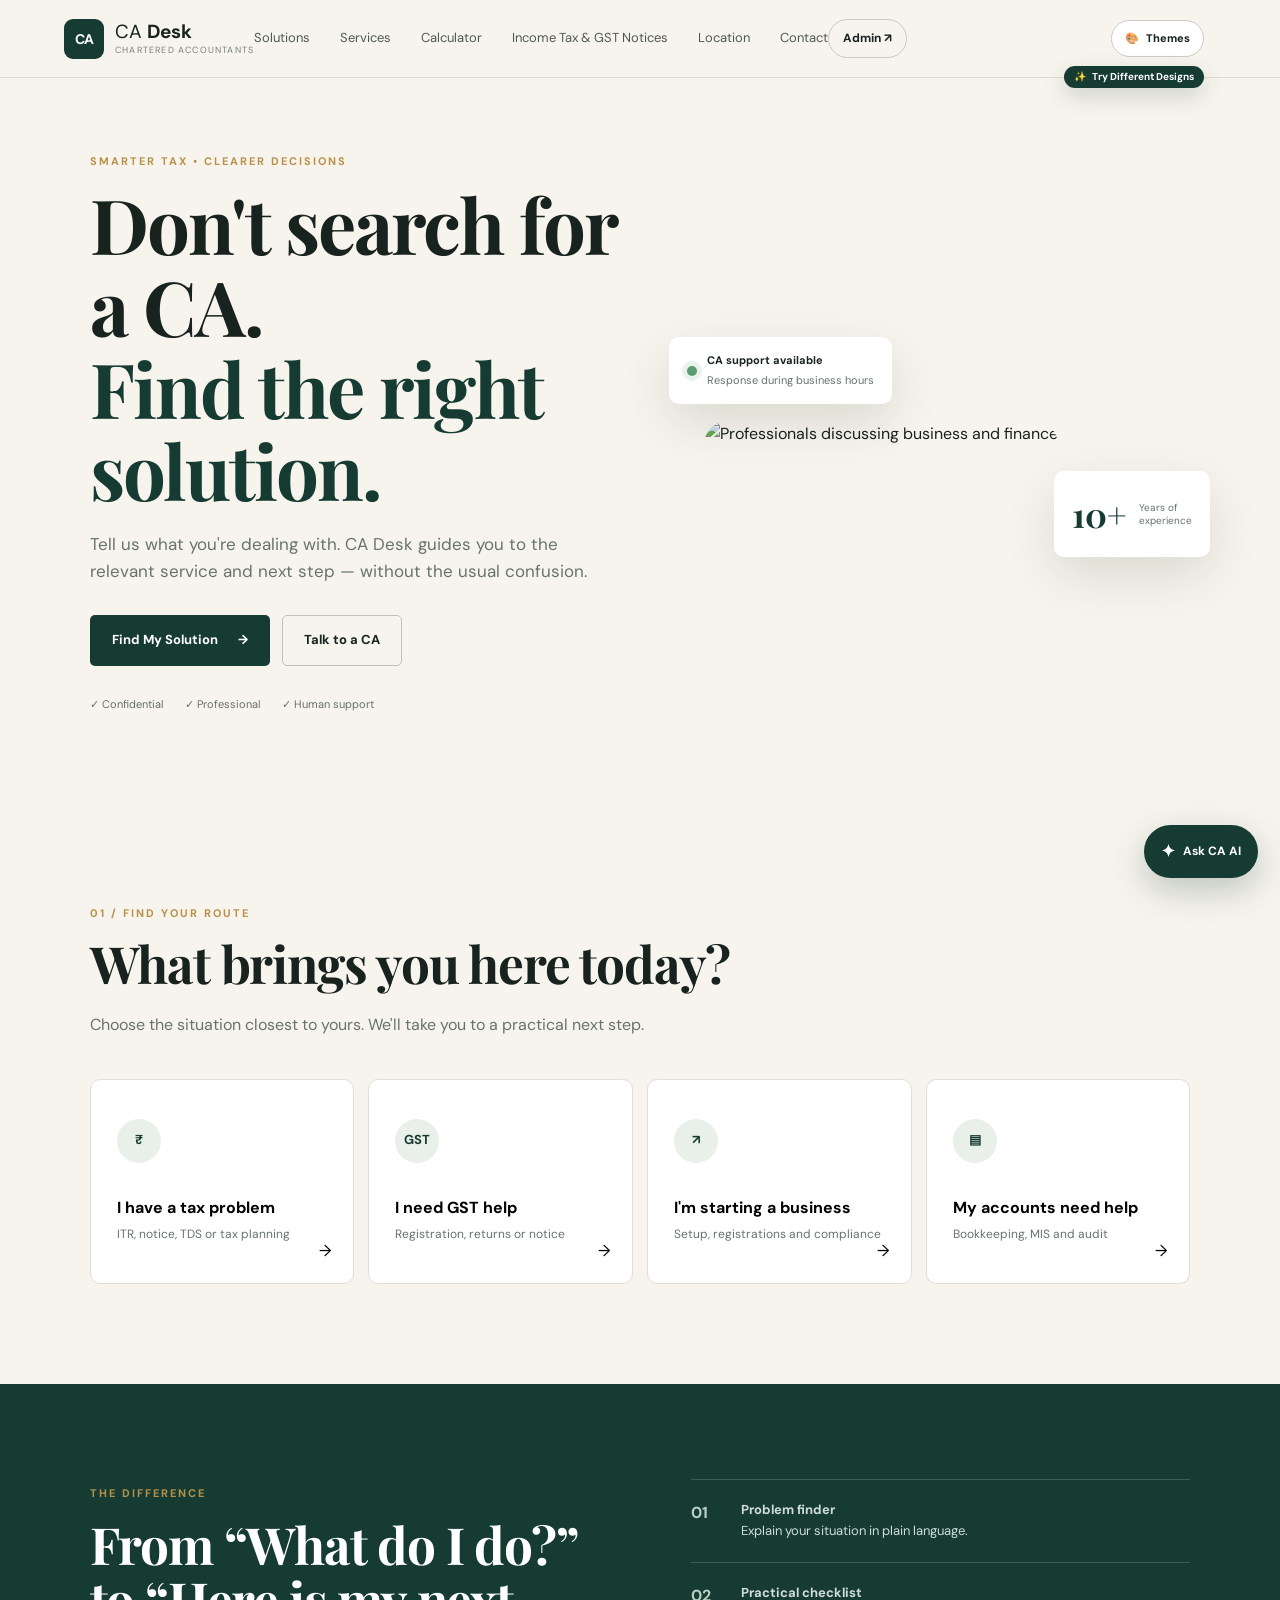
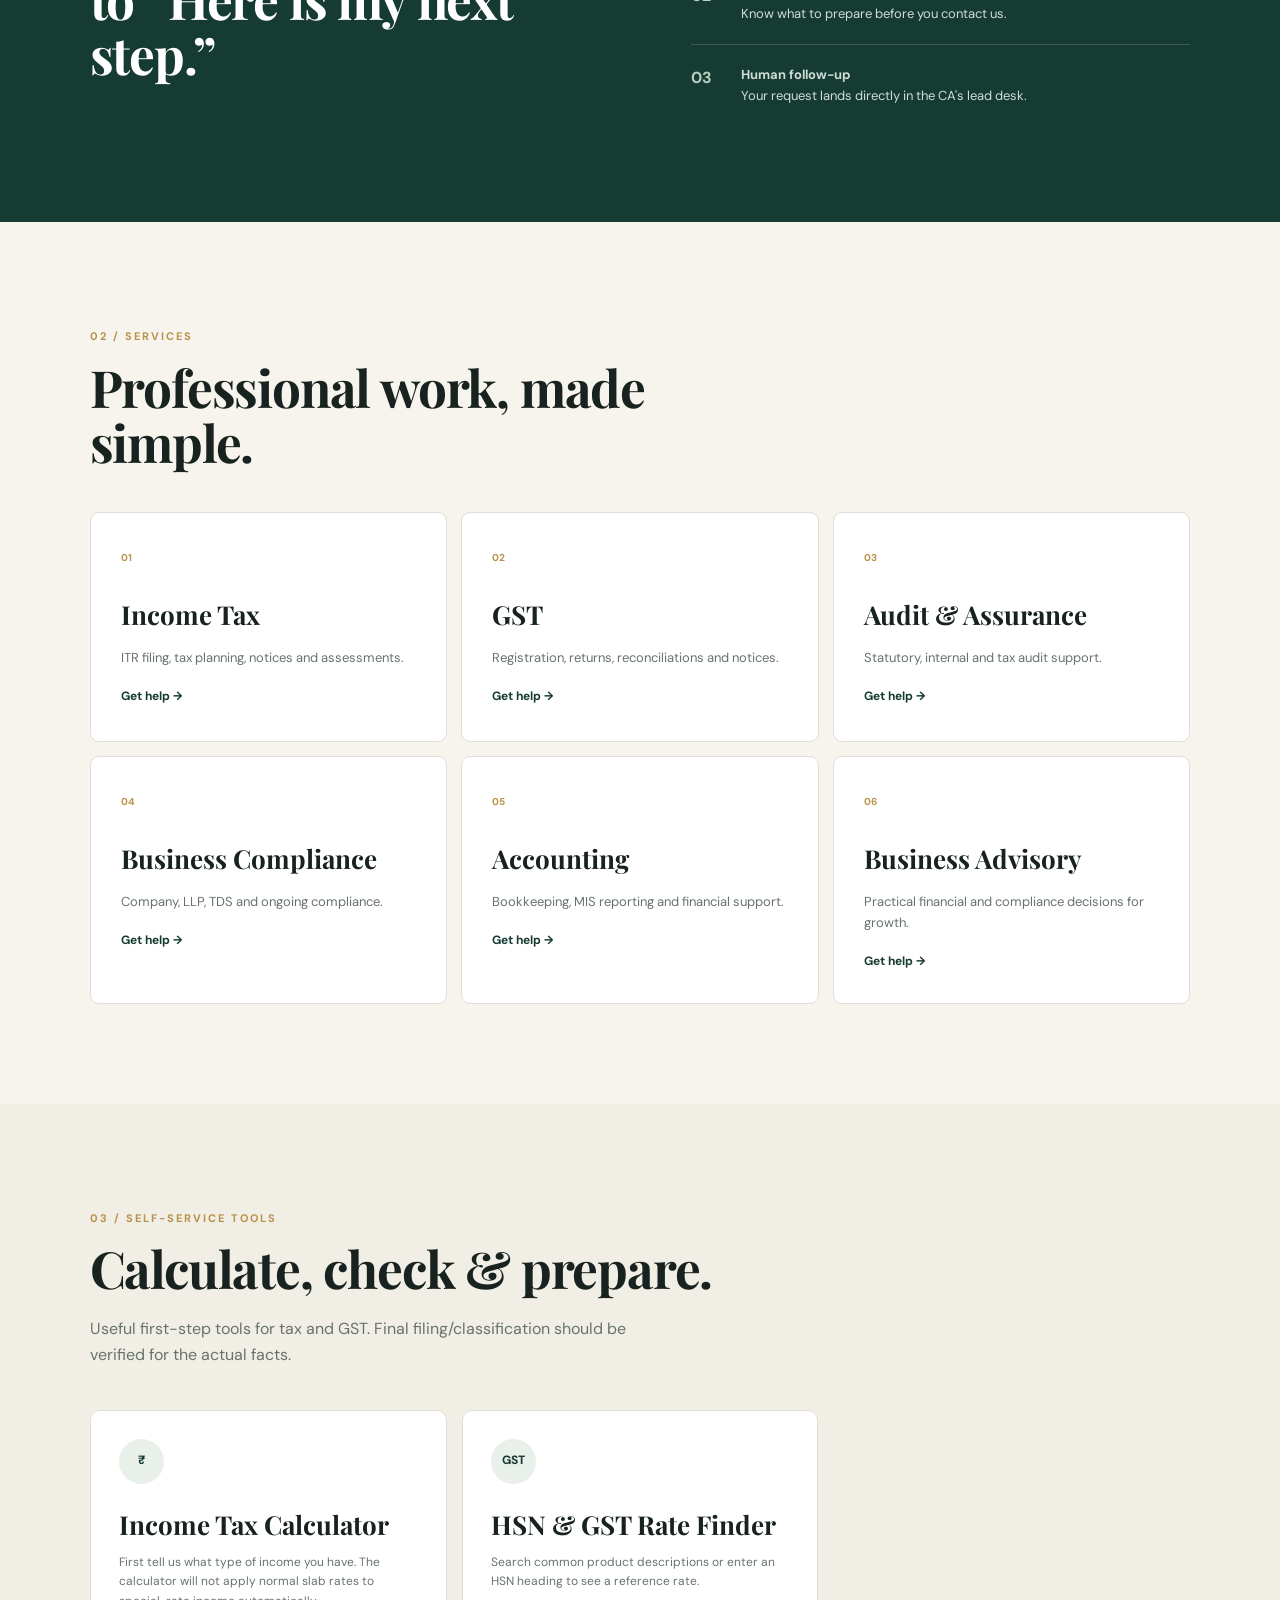
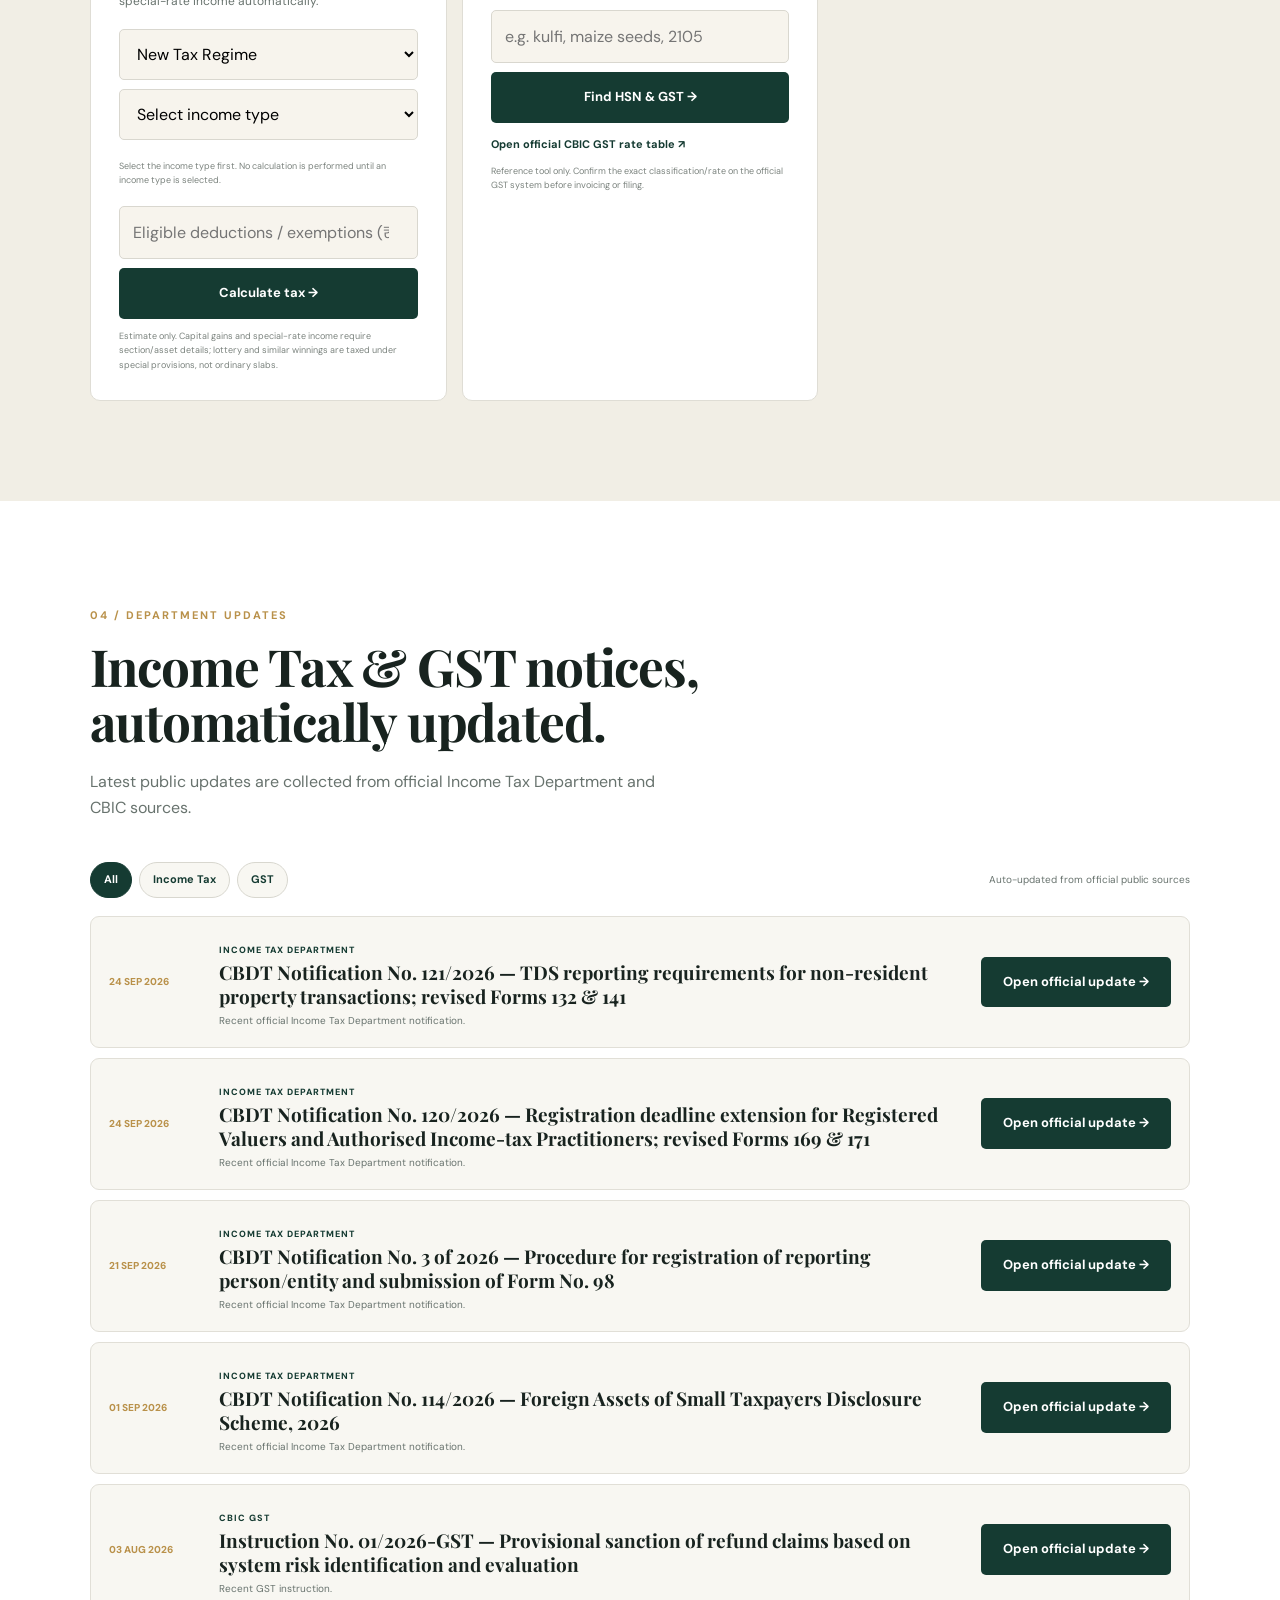
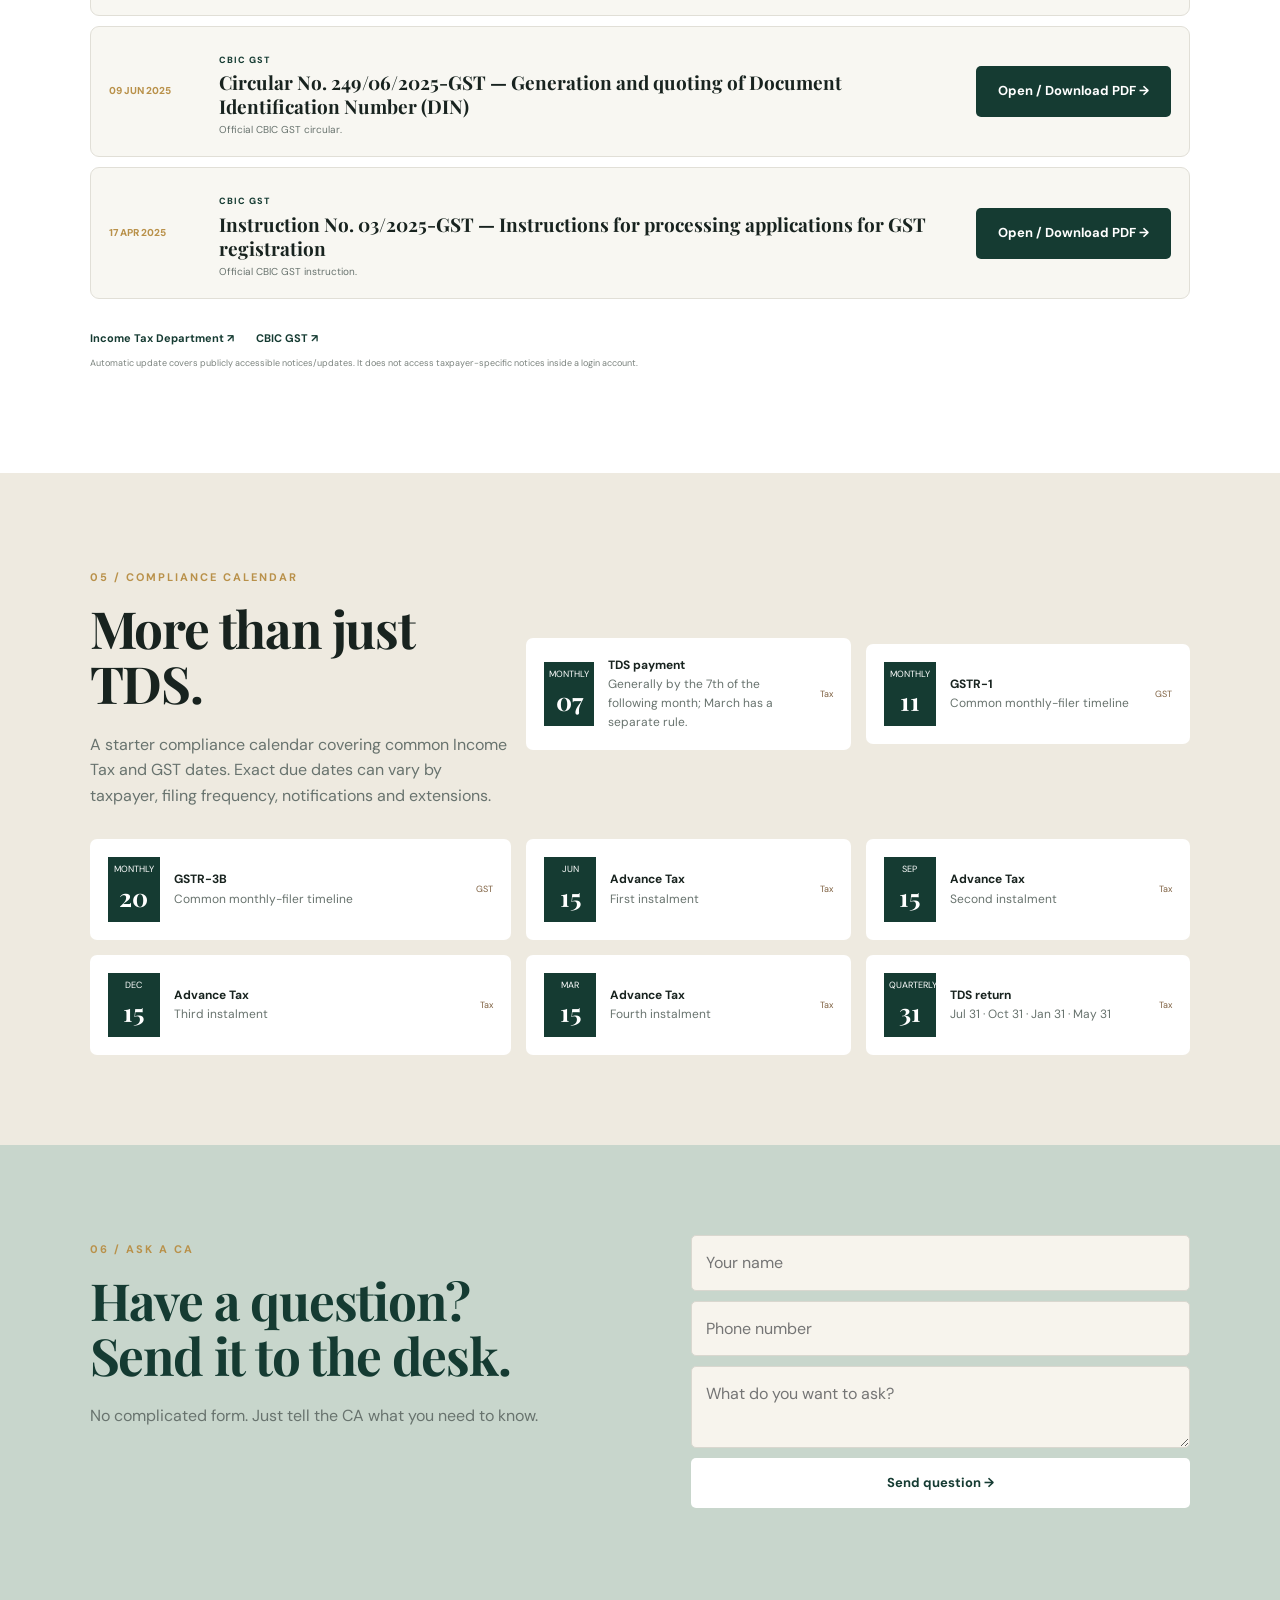
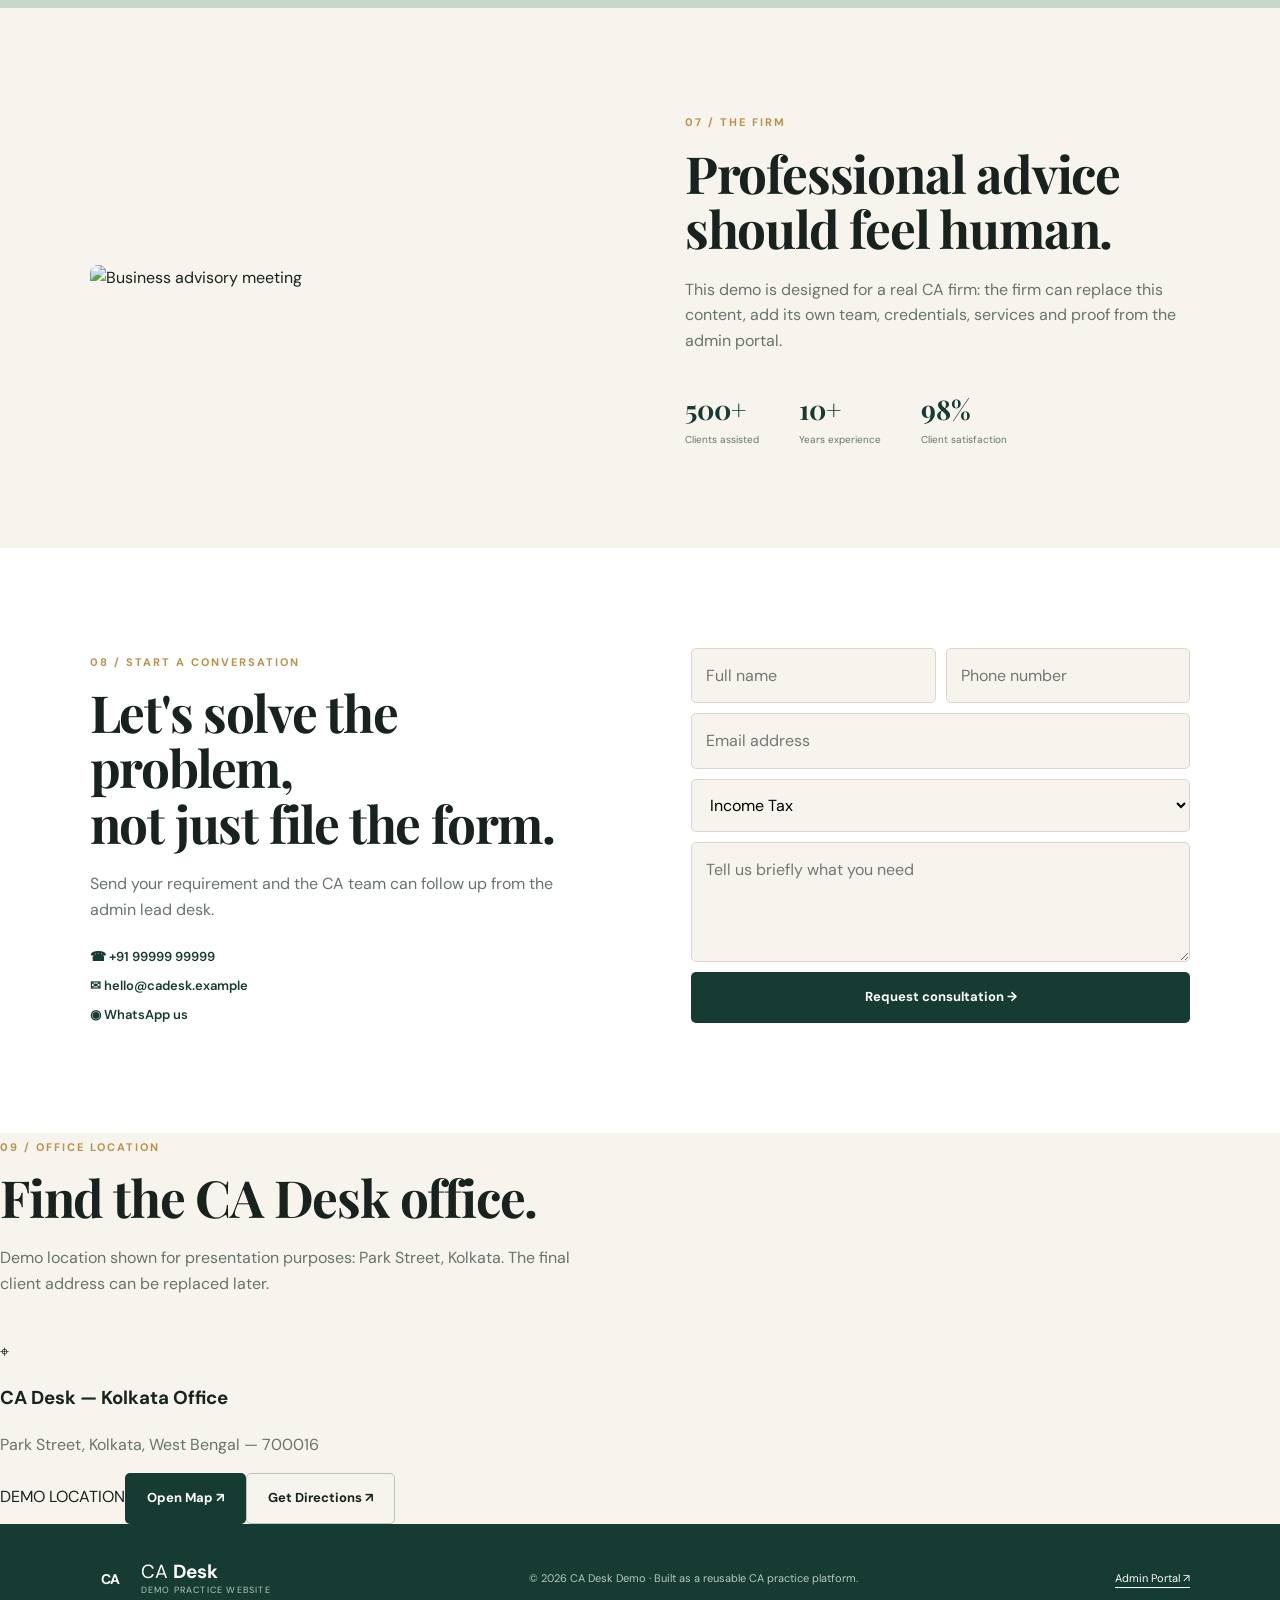
==== index.html @ 3ebd2002 "Restore navigation and add demo office map" ====
<!doctype html>
<html lang="en">
<head>
<meta charset="utf-8"><meta name="viewport" content="width=device-width,initial-scale=1">
<title>CA Desk — Smart Tax & Compliance</title>
<meta name="description" content="A modern CA practice experience: find the right tax solution, prepare documents and connect with a Chartered Accountant.">
<link rel="preconnect" href="https://fonts.googleapis.com"><link rel="preconnect" href="https://fonts.gstatic.com" crossorigin>
<link href="https://fonts.googleapis.com/css2?family=DM+Sans:wght@400;500;600;700&family=Playfair+Display:wght@600;700&display=swap" rel="stylesheet">
<link rel="stylesheet" href="style.css">
<link rel="stylesheet" href="https://unpkg.com/leaflet@1.9.4/dist/leaflet.css">
</head>
<body>
<header class="nav"><a class="brand" href="#"><span class="brandmark">CA</span><span>CA <b>Desk</b><small>Chartered Accountants</small></span></a><nav><a href="#solutions">Solutions</a><a href="#services">Services</a><a href="#tools">Calculator</a><a href="#notices">Income Tax & GST Notices</a><a href="#location">Location</a><a href="#contact">Contact</a></nav><a class="admin-link" href="admin.html">Admin ↗</a><div class="theme-switcher" id="theme-switcher">
  <div class="theme-hint" id="theme-hint"><span>✨</span> Try Different Designs</div>
  <button class="theme-trigger" id="theme-trigger" type="button" aria-expanded="false" aria-controls="theme-menu" title="Change website design">🎨 <span>Themes</span></button>
  <div class="theme-menu" id="theme-menu" aria-hidden="true">
    <div class="theme-menu-title">Choose your website style</div>
    <button class="theme-option active" data-theme-choice="editorial"><span class="theme-dot editorial-dot"></span><span><b>Editorial Luxe</b><small>Premium · Elegant · Serif-led</small></span></button>
    <button class="theme-option" data-theme-choice="modern"><span class="theme-dot modern-dot"></span><span><b>Modern Tech</b><small>Clean · Dynamic · Rounded</small></span></button>
    <button class="theme-option" data-theme-choice="corporate"><span class="theme-dot corporate-dot"></span><span><b>Corporate Blue</b><small>Professional · Structured · Trust</small></span></button>
    <button class="theme-option" data-theme-choice="mono"><span class="theme-dot mono-dot"></span><span><b>Minimal Mono</b><small>Minimal · Sharp · Black & white</small></span></button>
    <button class="theme-option" data-theme-choice="bold"><span class="theme-dot bold-dot"></span><span><b>Bold Finance</b><small>Strong · High contrast · Modern</small></span></button>
  </div>
</div><button class="menu" aria-label="Menu">☰</button></header>

<main>
<section class="hero">
<div class="hero-copy"><div class="eyebrow">SMARTER TAX • CLEARER DECISIONS</div><h1>Don't search for a CA.<br><em>Find the right solution.</em></h1><p>Tell us what you're dealing with. CA Desk guides you to the relevant service and next step — without the usual confusion.</p>
<div class="hero-actions"><a class="btn primary" href="#solutions">Find My Solution <span>→</span></a><a class="btn ghost" href="#contact">Talk to a CA</a></div>
<div class="trust"><span>✓ Confidential</span><span>✓ Professional</span><span>✓ Human support</span></div></div>
<div class="hero-visual"><img src="https://images.unsplash.com/photo-1556761175-b413da4baf72?auto=format&fit=crop&w=1200&q=85" alt="Professionals discussing business and finance"><div class="float-card"><span class="pulse"></span><div><b>CA support available</b><small>Response during business hours</small></div></div><div class="stat-card"><strong>10+</strong><span>Years of<br>experience</span></div></div>
</section>

<section class="problem" id="solutions"><div class="section-head"><span class="eyebrow">01 / FIND YOUR ROUTE</span><h2>What brings you here today?</h2><p>Choose the situation closest to yours. We'll take you to a practical next step.</p></div>
<div class="choice-grid">
<button class="choice" data-route="tax"><span>₹</span><b>I have a tax problem</b><small>ITR, notice, TDS or tax planning</small><i>→</i></button>
<button class="choice" data-route="gst"><span>GST</span><b>I need GST help</b><small>Registration, returns or notice</small><i>→</i></button>
<button class="choice" data-route="business"><span>↗</span><b>I'm starting a business</b><small>Setup, registrations and compliance</small><i>→</i></button>
<button class="choice" data-route="accounts"><span>▤</span><b>My accounts need help</b><small>Bookkeeping, MIS and audit</small><i>→</i></button>
</div>
<div id="route-result" class="route-result hidden"></div></section>

<section class="feature-band"><div><span class="eyebrow">THE DIFFERENCE</span><h2>From “What do I do?”<br>to “Here is my next step.”</h2></div><div class="feature-list"><div><b>01</b><span><strong>Problem finder</strong>Explain your situation in plain language.</span></div><div><b>02</b><span><strong>Practical checklist</strong>Know what to prepare before you contact us.</span></div><div><b>03</b><span><strong>Human follow-up</strong>Your request lands directly in the CA's lead desk.</span></div></div></section>

<section id="services" class="services"><div class="section-head"><span class="eyebrow">02 / SERVICES</span><h2>Professional work, made simple.</h2></div><div class="service-grid">
<article><span>01</span><h3>Income Tax</h3><p>ITR filing, tax planning, notices and assessments.</p><a href="#contact">Get help →</a></article>
<article><span>02</span><h3>GST</h3><p>Registration, returns, reconciliations and notices.</p><a href="#contact">Get help →</a></article>
<article><span>03</span><h3>Audit & Assurance</h3><p>Statutory, internal and tax audit support.</p><a href="#contact">Get help →</a></article>
<article><span>04</span><h3>Business Compliance</h3><p>Company, LLP, TDS and ongoing compliance.</p><a href="#contact">Get help →</a></article>
<article><span>05</span><h3>Accounting</h3><p>Bookkeeping, MIS reporting and financial support.</p><a href="#contact">Get help →</a></article>
<article><span>06</span><h3>Business Advisory</h3><p>Practical financial and compliance decisions for growth.</p><a href="#contact">Get help →</a></article>
</div></section>

<section id="tools" class="tools-section"><div class="section-head"><span class="eyebrow">03 / SELF-SERVICE TOOLS</span><h2>Calculate, check & prepare.</h2><p>Useful first-step tools for tax and GST. Final filing/classification should be verified for the actual facts.</p></div><div class="tools-grid">
<div class="tool-card"><div class="tool-icon">₹</div><h3>Income Tax Calculator</h3><p>First tell us what type of income you have. The calculator will not apply normal slab rates to special-rate income automatically.</p><div class="tool-fields"><select id="tax-regime"><option value="new">New Tax Regime</option><option value="old">Old Tax Regime</option></select><select id="tax-income-type"><option value="">Select income type</option><option value="salary">Salary / Pension</option><option value="non-salary">Interest / Rent / Other non-salary income</option><option value="business">Business / Profession</option><option value="capital">Capital Gains</option><option value="special">Special-rate income</option><option value="lottery">Lottery / Betting / Gambling winnings</option></select><div id="tax-income-fields"></div><div id="tax-capital-fields"></div><input id="tax-deduction" type="number" min="0" placeholder="Eligible deductions / exemptions (₹)"><button class="btn primary" id="tax-calc">Calculate tax →</button></div><div id="tax-result" class="tool-result"></div><small class="tool-note">Estimate only. Capital gains and special-rate income require section/asset details; lottery and similar winnings are taxed under special provisions, not ordinary slabs.</small></div>
<div class="tool-card"><div class="tool-icon">GST</div><h3>HSN & GST Rate Finder</h3><p>Search common product descriptions or enter an HSN heading to see a reference rate.</p><div class="tool-fields"><input id="hsn-query" placeholder="e.g. kulfi, maize seeds, 2105"><button class="btn primary" id="hsn-search">Find HSN & GST →</button></div><div id="hsn-result" class="tool-result"></div><a class="official-link" href="https://cbic-gst.gov.in/gst-goods-services-rates.html" target="_blank" rel="noopener">Open official CBIC GST rate table ↗</a><small class="tool-note">Reference tool only. Confirm the exact classification/rate on the official GST system before invoicing or filing.</small></div>
</div></section>

<section class="notices" id="notices">
<div class="section-head"><span class="eyebrow">04 / DEPARTMENT UPDATES</span><h2>Income Tax & GST notices, automatically updated.</h2><p>Latest public updates are collected from official Income Tax Department and CBIC sources.</p></div>
<div class="notice-toolbar"><div class="notice-tabs"><button class="notice-tab active" data-notice-filter="all">All</button><button class="notice-tab" data-notice-filter="income-tax">Income Tax</button><button class="notice-tab" data-notice-filter="gst">GST</button></div><span id="notice-status">Checking official sources…</span></div>
<div id="notice-list" class="notice-list"><div class="notice-loading">Loading latest department updates…</div></div>
<div class="notice-footer"><a class="official-link" href="https://www.incometax.gov.in/iec/foportal/latest-news" target="_blank" rel="noopener">Income Tax Department ↗</a><a class="official-link" href="https://cbic-gst.gov.in/" target="_blank" rel="noopener">CBIC GST ↗</a></div>
<small class="tool-note">Automatic update covers publicly accessible notices/updates. It does not access taxpayer-specific notices inside a login account.</small>
</section>

<section class="calendar"><div><span class="eyebrow">05 / COMPLIANCE CALENDAR</span><h2>More than just TDS.</h2><p>A starter compliance calendar covering common Income Tax and GST dates. Exact due dates can vary by taxpayer, filing frequency, notifications and extensions.</p></div><div class="deadline"><div><span>MONTHLY</span><strong>07</strong></div><section><b>TDS payment</b><small>Generally by the 7th of the following month; March has a separate rule.</small></section><em>Tax</em></div><div class="deadline"><div><span>MONTHLY</span><strong>11</strong></div><section><b>GSTR-1</b><small>Common monthly-filer timeline</small></section><em>GST</em></div><div class="deadline"><div><span>MONTHLY</span><strong>20</strong></div><section><b>GSTR-3B</b><small>Common monthly-filer timeline</small></section><em>GST</em></div><div class="deadline"><div><span>JUN</span><strong>15</strong></div><section><b>Advance Tax</b><small>First instalment</small></section><em>Tax</em></div><div class="deadline"><div><span>SEP</span><strong>15</strong></div><section><b>Advance Tax</b><small>Second instalment</small></section><em>Tax</em></div><div class="deadline"><div><span>DEC</span><strong>15</strong></div><section><b>Advance Tax</b><small>Third instalment</small></section><em>Tax</em></div><div class="deadline"><div><span>MAR</span><strong>15</strong></div><section><b>Advance Tax</b><small>Fourth instalment</small></section><em>Tax</em></div><div class="deadline"><div><span>QUARTERLY</span><strong>31</strong></div><section><b>TDS return</b><small>Jul 31 · Oct 31 · Jan 31 · May 31</small></section><em>Tax</em></div></section>

<section class="ask" id="ask-ca"><div><span class="eyebrow">06 / ASK A CA</span><h2>Have a question?<br>Send it to the desk.</h2><p>No complicated form. Just tell the CA what you need to know.</p></div><form id="question-form"><input name="name" placeholder="Your name" required><input name="phone" placeholder="Phone number" required><textarea name="question" placeholder="What do you want to ask?" required></textarea><button class="btn light" type="submit">Send question →</button><small id="question-msg"></small></form></section>

<section class="about"><div class="about-photo"><img src="https://images.unsplash.com/photo-1551836022-d5d88e9218df?auto=format&fit=crop&w=1000&q=85" alt="Business advisory meeting"></div><div><span class="eyebrow">07 / THE FIRM</span><h2>Professional advice should feel human.</h2><p>This demo is designed for a real CA firm: the firm can replace this content, add its own team, credentials, services and proof from the admin portal.</p><div class="proof"><b>500+<small>Clients assisted</small></b><b>10+<small>Years experience</small></b><b>98%<small>Client satisfaction</small></b></div></div></section>

<section id="contact" class="contact"><div><span class="eyebrow">08 / START A CONVERSATION</span><h2>Let's solve the problem,<br>not just file the form.</h2><p>Send your requirement and the CA team can follow up from the admin lead desk.</p><div class="contact-links"><a href="tel:+919999999999">☎ +91 99999 99999</a><a href="mailto:hello@cadesk.example">✉ hello@cadesk.example</a><a href="https://wa.me/919999999999">◉ WhatsApp us</a></div></div>
<form id="lead-form"><div class="two"><input name="name" placeholder="Full name" required><input name="phone" placeholder="Phone number" required></div><input name="email" type="email" placeholder="Email address"><select name="service"><option>Income Tax</option><option>GST</option><option>Audit & Assurance</option><option>Business Compliance</option><option>Accounting</option><option>Other</option></select><textarea name="message" placeholder="Tell us briefly what you need" required></textarea><button class="btn primary" type="submit">Request consultation →</button><small id="lead-msg"></small></form></section>
</main>
<section class="location-section" id="location"><div class="section-head"><span class="eyebrow">09 / OFFICE LOCATION</span><h2>Find the CA Desk office.</h2><p>Demo location shown for presentation purposes: Park Street, Kolkata. The final client address can be replaced later.</p></div><div class="location-grid"><div class="location-info"><div class="location-pin">⌖</div><h3>CA Desk — Kolkata Office</h3><p>Park Street, Kolkata, West Bengal — 700016</p><span class="demo-badge">DEMO LOCATION</span><a class="btn primary" href="https://www.openstreetmap.org/?mlat=22.5535&mlon=88.3520#map=17/22.5535/88.3520" target="_blank" rel="noopener">Open Map ↗</a><a class="btn ghost" href="https://www.google.com/maps/search/?api=1&query=Park+Street+Kolkata" target="_blank" rel="noopener">Get Directions ↗</a></div><div id="office-map" aria-label="Demo office location map"></div></div></section>

<footer><div class="brand"><span class="brandmark">CA</span><span>CA <b>Desk</b><small>Demo practice website</small></span></div><p>© 2026 CA Desk Demo · Built as a reusable CA practice platform.</p><a href="admin.html">Admin Portal ↗</a></footer>
<div class="ai-widget" id="ai-widget"><button class="ai-fab" id="ai-fab" aria-label="Open CA Desk AI assistant"><span class="ai-spark">✦</span><span>Ask CA AI</span></button><div class="ai-panel" id="ai-panel" aria-hidden="true"><div class="ai-head"><div><b>CA Desk AI</b><small>Tax & compliance assistant</small></div><button id="ai-close" aria-label="Close">×</button></div><div class="ai-messages" id="ai-messages"><div class="ai-msg bot">Hi! I can help you understand which CA service you may need. What are you dealing with?</div><div class="ai-suggestions"><button data-ai="GST registration">GST registration</button><button data-ai="Income tax return">Income tax return</button><button data-ai="Tax notice">Tax notice</button><button data-ai="Business setup">Business setup</button></div></div><form class="ai-input" id="ai-form"><input id="ai-text" autocomplete="off" placeholder="Ask a tax question..." required><button type="submit">↑</button></form><div class="ai-disclaimer">AI guidance is general information, not a substitute for professional advice.</div></div></div><script src="script.js"></script>
<script src="https://unpkg.com/leaflet@1.9.4/dist/leaflet.js"></script><script>window.addEventListener("load",function(){if(!window.L)return;const el=document.getElementById("office-map");if(!el)return;const map=L.map(el).setView([22.5535,88.3520],16);L.tileLayer("https://{s}.tile.openstreetmap.org/{z}/{x}/{y}.png",{maxZoom:19,attribution:"&copy; OpenStreetMap contributors"}).addTo(map);L.marker([22.5535,88.3520]).addTo(map).bindPopup("<b>CA Desk — Kolkata Office</b><br>Demo location · Park Street").openPopup();setTimeout(()=>map.invalidateSize(),250);});</script></body></html>
---- style.css ----
.theme-hint{position:absolute;right:0;top:46px;width:max-content;z-index:25;background:#153b32;color:#fff;padding:6px 10px;border-radius:999px;font-size:10px;font-weight:700;line-height:1;white-space:nowrap;box-shadow:0 8px 22px #153b3230}.theme-hint span{margin-right:4px}.theme-hint.hidden{display:none}@media(max-width:900px){.theme-hint{right:0;top:46px}}@media(max-width:600px){.theme-hint{display:none}.theme-trigger{width:auto;min-width:76px;height:36px;padding:7px 10px;justify-content:center}.theme-trigger span{display:inline;font-size:10px}.theme-switcher{margin-right:7px}}:root{--ink:#18231f;--muted:#68736e;--cream:#f7f4ed;--paper:#fff;--line:#dddcd5;--green:#153b32;--gold:#b9914a;--soft:#e9efe9;--serif:"Playfair Display",serif;--sans:"DM Sans",sans-serif}*{box-sizing:border-box}html{scroll-behavior:smooth}body{margin:0;color:var(--ink);background:var(--cream);font-family:var(--sans);line-height:1.6}a{text-decoration:none;color:inherit}button,input,select,textarea{font:inherit}.nav{height:78px;display:flex;align-items:center;justify-content:space-between;padding:0 5vw;border-bottom:1px solid #ddd9ce;background:rgba(247,244,237,.94);backdrop-filter:blur(12px);position:sticky;top:0;z-index:20}.brand{display:flex;align-items:center;gap:11px;font-size:19px;line-height:1}.brandmark{display:grid;place-items:center;width:40px;height:40px;background:var(--green);color:#fff;font-weight:700;border-radius:9px;font-size:14px;letter-spacing:-1px}.brand small{display:block;color:#78817c;font-size:9px;margin-top:5px;letter-spacing:1.2px;text-transform:uppercase}.nav nav{display:flex;gap:30px;font-size:13px;color:#4f5954}.nav nav a:hover{color:var(--green)}.admin-link{font-size:12px;font-weight:700;border:1px solid #c8c8bf;padding:9px 14px;border-radius:20px}.menu{display:none;background:none;border:0;font-size:23px;cursor:pointer}.mobile-nav{display:none;position:absolute;top:78px;left:0;right:0;background:rgba(247,244,237,.98);border-bottom:1px solid #ddd9ce;padding:12px 20px;box-shadow:0 12px 30px #172a2012}.mobile-nav.open{display:grid}.mobile-nav a{padding:12px 0;font-size:13px;border-bottom:1px solid #e8e5dd}.mobile-nav a:last-child{border:0}.ai-widget{position:fixed;right:22px;bottom:22px;z-index:50}.ai-fab{border:0;background:var(--green);color:#fff;border-radius:999px;padding:13px 17px;display:flex;align-items:center;gap:8px;font-weight:700;font-size:12px;box-shadow:0 12px 35px #153b3240;cursor:pointer}.ai-spark{font-size:17px}.ai-panel{display:none;position:absolute;right:0;bottom:58px;width:350px;height:500px;background:#fff;border:1px solid #dcdad2;border-radius:16px;box-shadow:0 25px 70px #152a2230;overflow:hidden}.ai-panel.open{display:flex;flex-direction:column}.ai-head{background:var(--green);color:#fff;padding:16px 17px;display:flex;justify-content:space-between;align-items:center}.ai-head b,.ai-head small{display:block}.ai-head b{font-size:14px}.ai-head small{font-size:10px;color:#c8d9d1;margin-top:3px}.ai-head button{border:0;background:transparent;color:#fff;font-size:23px;cursor:pointer}.ai-messages{flex:1;padding:15px;overflow:auto;background:#fbfaf7}.ai-msg{max-width:88%;padding:10px 12px;border-radius:12px;margin-bottom:10px;font-size:12px;line-height:1.5}.ai-msg.bot{background:#edf2ed;color:var(--ink);border-bottom-left-radius:3px}.ai-msg.user{margin-left:auto;background:var(--green);color:#fff;border-bottom-right-radius:3px}.ai-suggestions{display:flex;flex-wrap:wrap;gap:6px;margin:8px 0 14px}.ai-suggestions button{border:1px solid #d7ddd7;background:#fff;color:var(--green);border-radius:20px;padding:7px 9px;font-size:10px;cursor:pointer}.ai-input{display:flex;padding:10px;border-top:1px solid #e5e2da;background:#fff}.ai-input input{flex:1;border:0;outline:0;padding:9px;font-size:12px}.ai-input button{border:0;background:var(--green);color:#fff;border-radius:8px;width:36px;cursor:pointer}.ai-disclaimer{font-size:8px;color:#8a928d;padding:0 13px 9px;text-align:center}@media(max-width:900px){.mobile-nav{display:none}.mobile-nav.open{display:grid}}.hero{min-height:650px;display:grid;grid-template-columns:1.05fr .95fr;gap:6vw;align-items:center;padding:75px 7vw 85px;background:var(--cream)}.eyebrow{font-size:11px;font-weight:700;letter-spacing:2px;color:var(--gold)}h1,h2{font-family:var(--serif);line-height:1.08;margin:12px 0 20px}h1{font-size:clamp(45px,6vw,76px);letter-spacing:-2px}h1 em{color:var(--green);font-style:normal}h2{font-size:clamp(35px,4vw,52px);letter-spacing:-1.2px}p{color:var(--muted)}.hero-copy>p{max-width:570px;font-size:17px}.hero-actions{display:flex;gap:12px;margin:30px 0}.btn{display:inline-flex;justify-content:center;align-items:center;gap:20px;padding:14px 21px;border-radius:5px;border:1px solid transparent;cursor:pointer;font-weight:700;font-size:13px}.primary{background:var(--green);color:#fff}.primary:hover{background:#245548}.ghost{border-color:#bfc2ba;background:transparent}.light{background:#fff;color:var(--green)}.trust{display:flex;gap:22px;font-size:11px;color:#65706a}.hero-visual{position:relative}.hero-visual>img{width:100%;height:510px;object-fit:cover;border-radius:180px 180px 10px 10px;filter:saturate(.8)}.float-card,.stat-card{position:absolute;background:#fff;box-shadow:0 18px 50px #172a2022;border-radius:10px}.float-card{left:-35px;bottom:42px;padding:15px 18px;display:flex;gap:10px;align-items:center}.float-card small,.float-card b{display:block;font-size:11px}.float-card small{color:var(--muted);margin-top:2px}.pulse{width:10px;height:10px;background:#5a9b70;border-radius:50%;box-shadow:0 0 0 5px #5a9b7020}.stat-card{right:-20px;top:50px;padding:16px 18px;display:flex;align-items:center;gap:12px}.stat-card strong{font-family:var(--serif);font-size:34px;color:var(--green)}.stat-card span{font-size:10px;line-height:1.3;color:var(--muted)}.problem,.services,.documents,.about,.contact{padding:100px 7vw}.section-head{max-width:720px;margin-bottom:42px}.section-head p{max-width:590px}.choice-grid{display:grid;grid-template-columns:repeat(4,1fr);gap:14px}.choice{position:relative;text-align:left;padding:26px;background:#fff;border:1px solid #e0ded6;border-radius:10px;min-height:205px;cursor:pointer;transition:.2s}.choice:hover{transform:translateY(-5px);border-color:#9cae9f;box-shadow:0 15px 35px #1d322014}.choice>span{display:grid;place-items:center;width:44px;height:44px;background:var(--soft);border-radius:50%;font-size:13px;font-weight:700;color:var(--green);margin-bottom:32px}.choice b,.choice small{display:block}.choice b{font-size:16px}.choice small{font-size:12px;color:var(--muted);margin-top:5px}.choice i{position:absolute;right:22px;bottom:20px;font-style:normal}.route-result{margin-top:18px;background:var(--green);color:#fff;border-radius:10px;padding:25px}.route-result h3{margin:0 0 6px;font-family:var(--serif);font-size:26px}.route-result p{color:#dbe6e0;margin:0}.hidden{display:none}.feature-band{padding:95px 7vw;background:var(--green);color:#fff;display:grid;grid-template-columns:1fr 1fr;gap:8vw}.feature-band h2{color:#fff}.feature-list>div{display:grid;grid-template-columns:50px 1fr;border-top:1px solid #ffffff2a;padding:20px 0}.feature-list b{color:#b8d0c2}.feature-list strong{display:block}.feature-list span{color:#d0ddd7;font-size:13px}.service-grid{display:grid;grid-template-columns:repeat(3,1fr);gap:14px}.service-grid article{background:#fff;border:1px solid #e0ded6;padding:30px;min-height:230px;border-radius:9px}.service-grid article>span{font-size:10px;color:var(--gold);font-weight:700}.service-grid h3{font-family:var(--serif);font-size:26px;margin:25px 0 7px}.service-grid p{font-size:13px}.service-grid a{font-size:12px;font-weight:700;color:var(--green)}.documents{background:#fff;display:grid;grid-template-columns:1fr 1fr;gap:7vw;align-items:center}.doc-image img,.about-photo img{width:100%;height:500px;object-fit:cover;border-radius:8px}.select-row{display:flex;gap:10px;margin:25px 0}.select-row select,.contact input,.contact select,.contact textarea,.ask input,.ask textarea{background:var(--cream);border:1px solid #d9d7cf;padding:14px;border-radius:5px;outline:none;width:100%}.select-row select{max-width:260px}.documents ul{padding:0;list-style:none}.documents li{padding:11px 0;border-bottom:1px solid #e7e5de;font-size:13px}.documents li:before{content:"✓";color:var(--gold);font-weight:700;margin-right:12px}.calendar{padding:90px 7vw;background:#eeeae0;display:grid;grid-template-columns:1.3fr 1fr 1fr;gap:15px;align-items:center}.deadline{background:#fff;padding:18px;display:flex;gap:14px;align-items:center;border-radius:7px}.deadline>div{background:var(--green);color:#fff;width:52px;text-align:center;padding:5px}.deadline span,.deadline strong{display:block}.deadline span{font-size:9px}.deadline strong{font-family:var(--serif);font-size:25px}.deadline section b,.deadline section small{display:block;font-size:12px}.deadline section small{color:var(--muted)}.deadline em{font-style:normal;font-size:9px;color:#7e6040;margin-left:auto}.ask{padding:90px 7vw;background:#c8d6cc;display:grid;grid-template-columns:1fr 1fr;gap:8vw}.ask h2{color:var(--green)}.ask form,.contact form{display:grid;gap:10px}.ask small,.contact small{color:var(--green);font-weight:600}.about{display:grid;grid-template-columns:1fr 1fr;gap:7vw;align-items:center}.proof{display:flex;gap:40px;margin-top:35px}.proof b{font-family:var(--serif);font-size:27px;color:var(--green)}.proof small{display:block;font-family:var(--sans);font-size:10px;color:var(--muted);font-weight:400}.contact{display:grid;grid-template-columns:1fr 1fr;gap:8vw;background:var(--paper)}.contact-links{display:grid;gap:8px;margin-top:25px;font-size:13px;color:var(--green);font-weight:600}.two{display:grid;grid-template-columns:1fr 1fr;gap:10px}.contact textarea{min-height:120px}.contact select{appearance:auto}footer{background:var(--green);color:#fff;padding:35px 7vw;display:flex;align-items:center;justify-content:space-between;gap:20px}footer .brand small,footer p{color:#b8c9c1}footer p{font-size:11px;margin:0}footer>a{font-size:11px;border-bottom:1px solid #fff}.brandmark{flex:none}@media(max-width:900px){.nav nav,.admin-link{display:none}.menu{display:block}.hero,.documents,.about,.contact,.ask,.feature-band,.calendar{grid-template-columns:1fr}.hero{padding-top:50px}.hero-visual{margin-top:20px}.hero-visual>img{height:420px}.choice-grid{grid-template-columns:1fr 1fr}.service-grid{grid-template-columns:1fr 1fr}.calendar{gap:12px}.float-card{left:10px}.stat-card{right:10px}.documents .doc-image{order:2}}@media(max-width:600px){.ai-widget{right:14px;bottom:14px}.ai-panel{width:min(350px,calc(100vw - 28px));height:70vh;max-height:520px}.ai-fab{padding:12px 14px}.nav{padding:0 20px}.hero,.problem,.services,.documents,.about,.contact,.ask,.feature-band,.calendar{padding-left:20px;padding-right:20px}.hero{padding-top:45px;padding-bottom:60px}h1{font-size:46px}.hero-visual>img{height:370px;border-radius:120px 120px 8px 8px}.choice-grid,.service-grid{grid-template-columns:1fr}.choice{min-height:180px}.feature-list{margin-top:15px}.select-row,.two{display:grid;grid-template-columns:1fr}.select-row select{max-width:none}.doc-image img,.about-photo img{height:340px}.proof{gap:20px;justify-content:space-between}.proof b{font-size:22px}footer{padding:30px 20px;display:grid}footer p{order:3}.stat-card{top:20px}.float-card{bottom:20px}}
.tools-section{padding:100px 7vw;background:#f1eee5}.tools-grid{display:grid;grid-template-columns:repeat(3,1fr);gap:15px}.tool-card{background:#fff;border:1px solid #dfddd5;border-radius:10px;padding:28px;display:flex;flex-direction:column}.tool-icon{width:45px;height:45px;border-radius:50%;background:var(--soft);color:var(--green);display:grid;place-items:center;font-size:12px;font-weight:800;margin-bottom:20px}.tool-card h3{font-family:var(--serif);font-size:26px;margin:0 0 8px}.tool-card p{font-size:12px;margin:0 0 18px}.tool-fields{display:grid;gap:9px}.tool-fields input,.tool-fields select{width:100%;background:var(--cream);border:1px solid #d9d7cf;padding:13px;border-radius:5px;outline:none}.tool-fields .btn{width:100%}.tool-result{min-height:54px;margin-top:12px;padding:12px;border-radius:7px;background:#f5f6f1;font-size:12px}.tool-result:empty{display:none}.tool-result strong{color:var(--green)}.tool-result .rate{font-size:20px;font-family:var(--serif);color:var(--green);font-weight:700}.official-link{font-size:11px;color:var(--green);font-weight:700;margin-top:13px}.tool-note{font-size:9px;color:#7b837e;margin-top:10px}.upload-box{border:1px dashed #b9c2b9;border-radius:8px;padding:20px;text-align:center;background:#fafbf8;cursor:pointer;display:grid;gap:5px}.upload-box strong{color:var(--green);font-size:13px}.upload-box span{font-size:9px;color:var(--muted)}.upload-list{display:grid;gap:6px;margin-top:10px}.upload-item{display:flex;justify-content:space-between;gap:8px;align-items:center;padding:8px 10px;background:#f4f5f1;border-radius:5px;font-size:10px}.upload-item button{border:0;background:none;color:#9b5c4f;cursor:pointer;font-size:13px}.upload-card .btn{margin-top:10px}.upload-card .tool-note:empty{display:none}@media(max-width:900px){.tools-grid{grid-template-columns:1fr 1fr}}@media(max-width:600px){.tools-section{padding-left:20px;padding-right:20px}.tools-grid{grid-template-columns:1fr}}.ca-insight{margin:18px 0 8px;padding:12px 14px;border-left:3px solid var(--gold);background:#f5f1e8;color:var(--green);font-size:10px;font-weight:800;letter-spacing:1px}.ca-insight span{display:block;color:var(--muted);font-weight:400;letter-spacing:0;font-size:11px;margin-top:4px}.tax-breakdown{margin-top:10px;padding:9px;background:#f8f7f2;border-radius:5px}
.notices{padding:100px 7vw;background:#fff}.notice-toolbar{display:flex;justify-content:space-between;align-items:center;gap:18px;margin-bottom:18px}.notice-tabs{display:flex;gap:7px;flex-wrap:wrap}.notice-tab{border:1px solid #d8d7cf;background:#f8f7f2;color:var(--green);border-radius:20px;padding:8px 13px;font-size:11px;font-weight:700;cursor:pointer}.notice-tab.active{background:var(--green);color:#fff;border-color:var(--green)}#notice-status{font-size:10px;color:var(--muted)}.notice-list{display:grid;gap:10px}.notice-card{display:grid;grid-template-columns:92px 1fr auto;gap:18px;align-items:center;background:#f8f7f2;border:1px solid #e1dfd7;border-radius:9px;padding:18px}.notice-date{font-size:10px;color:var(--gold);font-weight:800;text-transform:uppercase}.notice-source{display:inline-block;font-size:9px;color:var(--green);font-weight:800;text-transform:uppercase;letter-spacing:1px;margin-bottom:4px}.notice-card h3{font-family:var(--serif);font-size:19px;line-height:1.25;margin:0 0 4px}.notice-card p{font-size:10px;margin:0}.notice-open{white-space:nowrap}.notice-loading,.notice-empty{padding:30px;text-align:center;background:#f5f3ec;border-radius:9px;color:var(--muted);font-size:12px}.notice-footer{display:flex;gap:22px;margin-top:18px;flex-wrap:wrap}@media(max-width:700px){.notices{padding:70px 20px}.notice-toolbar{display:grid}.notice-card{grid-template-columns:1fr}.notice-open{justify-self:start}}

/* ===== 5 complete visual themes ===== */
.theme-switcher{position:relative;margin-left:auto;margin-right:12px;z-index:80}.theme-trigger{display:flex;align-items:center;gap:7px;border:1px solid #c9cbc5;background:var(--paper);color:var(--ink);border-radius:22px;padding:9px 13px;font-size:11px;font-weight:800;cursor:pointer;white-space:nowrap}.theme-trigger:hover{transform:translateY(-1px)}.theme-menu{position:absolute;right:0;top:48px;width:285px;padding:10px;background:var(--paper);border:1px solid var(--line);border-radius:16px;box-shadow:0 22px 55px #14251e25;display:none}.theme-menu.open{display:block}.theme-menu-title{font-size:10px;text-transform:uppercase;letter-spacing:1.2px;color:var(--muted);padding:8px 10px 10px}.theme-option{width:100%;display:flex;align-items:center;gap:10px;text-align:left;border:0;background:transparent;color:var(--ink);padding:10px;border-radius:11px;cursor:pointer}.theme-option:hover,.theme-option.active{background:var(--soft)}.theme-option span:last-child{display:block}.theme-option b,.theme-option small{display:block}.theme-option b{font-size:12px}.theme-option small{font-size:9px;color:var(--muted);margin-top:2px}.theme-dot{width:30px;height:30px;display:block;flex:0 0 30px;border-radius:9px;border:1px solid #ffffff55;box-shadow:inset 0 0 0 1px #00000012}.editorial-dot{background:linear-gradient(135deg,#153b32 50%,#b9914a 50%)}.modern-dot{background:linear-gradient(135deg,#6c3df5 50%,#16c79a 50%)}.corporate-dot{background:linear-gradient(135deg,#123b68 50%,#e8f1fb 50%)}.mono-dot{background:linear-gradient(135deg,#111 50%,#f5f5f5 50%)}.bold-dot{background:linear-gradient(135deg,#ff5a36 50%,#111 50%)}

/* Modern Tech */
body[data-theme="modern"]{--ink:#172033;--muted:#697386;--cream:#f5f7fb;--paper:#fff;--line:#e2e6ef;--green:#5a35d6;--gold:#16a989;--soft:#eeebff;--serif:"DM Sans",sans-serif;--sans:"DM Sans",sans-serif}body[data-theme="modern"] .nav{border-bottom:0;background:rgba(245,247,251,.86);box-shadow:0 8px 30px #26324a0b}body[data-theme="modern"] .brandmark{border-radius:13px;background:linear-gradient(135deg,#5a35d6,#16a989)}body[data-theme="modern"] .hero{grid-template-columns:1.05fr .95fr;gap:70px;padding-top:90px;padding-bottom:100px}body[data-theme="modern"] .hero-visual{border-radius:32px;box-shadow:0 30px 80px #5a35d620}body[data-theme="modern"] .hero-visual img{border-radius:32px}body[data-theme="modern"] .float-card,body[data-theme="modern"] .stat-card{border-radius:18px;box-shadow:0 18px 50px #26324a18}body[data-theme="modern"] .choice{border:1px solid var(--line);border-radius:22px;box-shadow:0 8px 25px #26324a08}body[data-theme="modern"] .choice:hover{transform:translateY(-7px);box-shadow:0 20px 40px #5a35d620}body[data-theme="modern"] .service-grid article,.body[data-theme="modern"] .tool-card{border-radius:22px}body[data-theme="modern"] .btn{border-radius:14px}body[data-theme="modern"] h1,body[data-theme="modern"] h2,body[data-theme="modern"] h3{letter-spacing:-.8px}body[data-theme="modern"] .feature-band{border-radius:30px;margin-left:5vw;margin-right:5vw}

/* Corporate Blue */
body[data-theme="corporate"]{--ink:#14253b;--muted:#667589;--cream:#f4f7fa;--paper:#fff;--line:#dce4ec;--green:#123b68;--gold:#d49a2c;--soft:#eaf2fa;--serif:"Georgia",serif;--sans:Arial,sans-serif}body[data-theme="corporate"] .nav{background:#fff;border-bottom:3px solid #123b68}body[data-theme="corporate"] .brandmark{border-radius:4px;background:#123b68}.corporate .hero{}body[data-theme="corporate"] .hero{background:linear-gradient(110deg,#fff 0%,#f4f8fc 60%,#eaf2fa 100%);margin:0;padding-left:5vw;padding-right:5vw}body[data-theme="corporate"] .hero-visual{border-radius:4px;border:8px solid #fff;box-shadow:0 20px 45px #123b6820}body[data-theme="corporate"] .hero-visual img{border-radius:0}body[data-theme="corporate"] .choice-grid{gap:0}.corporate body{}body[data-theme="corporate"] .choice{border-radius:0;border-right:0;background:#fff}.choice-grid .choice:last-child{border-right:1px solid var(--line)}body[data-theme="corporate"] .choice:hover{background:#eaf2fa;transform:none}body[data-theme="corporate"] .service-grid article{border-radius:4px;border-top:4px solid #123b68}body[data-theme="corporate"] .tool-card{border-radius:4px}body[data-theme="corporate"] .btn{border-radius:4px}body[data-theme="corporate"] .feature-band{border-radius:0}body[data-theme="corporate"] .deadline{border-radius:4px}

/* Minimal Mono */
body[data-theme="mono"]{--ink:#111;--muted:#666;--cream:#f4f4f2;--paper:#fff;--line:#cfcfcb;--green:#111;--gold:#111;--soft:#e9e9e6;--serif:Georgia,serif;--sans:Arial,sans-serif}body[data-theme="mono"] .nav{background:#f4f4f2;border-bottom:2px solid #111}body[data-theme="mono"] .brandmark{background:#111;border-radius:0}body[data-theme="mono"] .hero{min-height:680px;padding-top:100px}body[data-theme="mono"] .hero-copy{max-width:720px}body[data-theme="mono"] .hero-visual{border-radius:0;filter:grayscale(1);box-shadow:none}body[data-theme="mono"] .hero-visual img{border-radius:0}body[data-theme="mono"] .float-card,body[data-theme="mono"] .stat-card{border-radius:0;box-shadow:8px 8px 0 #111;border:2px solid #111}body[data-theme="mono"] .choice{border-radius:0;border:2px solid #111;background:#fff}.body[data-theme="mono"]{}body[data-theme="mono"] .choice:hover{background:#111;color:#fff;transform:none}body[data-theme="mono"] .choice:hover small,body[data-theme="mono"] .choice:hover i{color:#fff}body[data-theme="mono"] .service-grid{grid-template-columns:repeat(3,1fr);gap:0}.body[data-theme="mono"]{}body[data-theme="mono"] .service-grid article{border-radius:0;border:1px solid #111;margin:-1px 0 0 -1px}body[data-theme="mono"] .tool-card{border-radius:0;border:2px solid #111;box-shadow:6px 6px 0 #111}body[data-theme="mono"] .btn{border-radius:0;text-transform:uppercase;letter-spacing:.6px}body[data-theme="mono"] .feature-band{border-radius:0;border:2px solid #111}body[data-theme="mono"] .notice-card{border-radius:0;border-left:5px solid #111}

/* Bold Finance */
body[data-theme="bold"]{--ink:#141414;--muted:#666;--cream:#f3f1ed;--paper:#fff;--line:#171717;--green:#ff5a36;--gold:#ff5a36;--soft:#ffe7df;--serif:"Arial Black",Impact,sans-serif;--sans:Arial,sans-serif}body[data-theme="bold"] .nav{background:#141414;color:#fff;border:0}body[data-theme="bold"] .nav nav a,body[data-theme="bold"] .admin-link{color:#fff}body[data-theme="bold"] .admin-link{border-color:#666}body[data-theme="bold"] .brandmark{background:#ff5a36;border-radius:0;color:#141414}body[data-theme="bold"] .theme-trigger{background:#242424;color:#fff;border-color:#555}body[data-theme="bold"] .hero{background:#ff5a36;color:#141414;padding-top:105px;padding-bottom:105px;max-width:none;padding-left:7vw;padding-right:7vw;margin:0}body[data-theme="bold"] .hero .eyebrow{color:#141414}body[data-theme="bold"] .hero h1{font-family:Arial Black,Impact,sans-serif;font-size:clamp(48px,6vw,88px);line-height:.92;letter-spacing:-3px}body[data-theme="bold"] .hero h1 em{color:#fff;font-style:normal}body[data-theme="bold"] .hero-visual{border-radius:0;transform:rotate(1.2deg);box-shadow:14px 14px 0 #141414}body[data-theme="bold"] .hero-visual img{border-radius:0;filter:saturate(1.25)}body[data-theme="bold"] .float-card,body[data-theme="bold"] .stat-card{border-radius:0;border:2px solid #141414;box-shadow:6px 6px 0 #141414}body[data-theme="bold"] .choice{border:2px solid #141414;border-radius:0;box-shadow:5px 5px 0 #141414}body[data-theme="bold"] .choice:hover{transform:translate(-3px,-3px);background:#ff5a36;color:#141414}body[data-theme="bold"] .service-grid article{border:2px solid #141414;border-radius:0;box-shadow:5px 5px 0 #141414}body[data-theme="bold"] .tool-card{border:2px solid #141414;border-radius:0;box-shadow:7px 7px 0 #141414}body[data-theme="bold"] .btn{border-radius:0;border:2px solid #141414}body[data-theme="bold"] .feature-band{border-radius:0;background:#141414;color:#fff}body[data-theme="bold"] .feature-band .eyebrow{color:#ff5a36}body[data-theme="bold"] .notice-card{border-radius:0;border:2px solid #141414}.body[data-theme="bold"]{}body[data-theme="bold"] .section-head h2{font-size:clamp(34px,5vw,62px);letter-spacing:-2px}

/* shared responsive theme controls */
@media(max-width:900px){.theme-switcher{margin-left:auto;margin-right:8px}.theme-trigger span{display:none}.theme-trigger{width:38px;height:38px;padding:0;justify-content:center}.theme-menu{right:-55px}.nav .admin-link{display:none}}
@media(max-width:600px){.theme-menu{width:270px;right:-18px}.theme-option{padding:9px}.theme-menu-title{font-size:9px}}
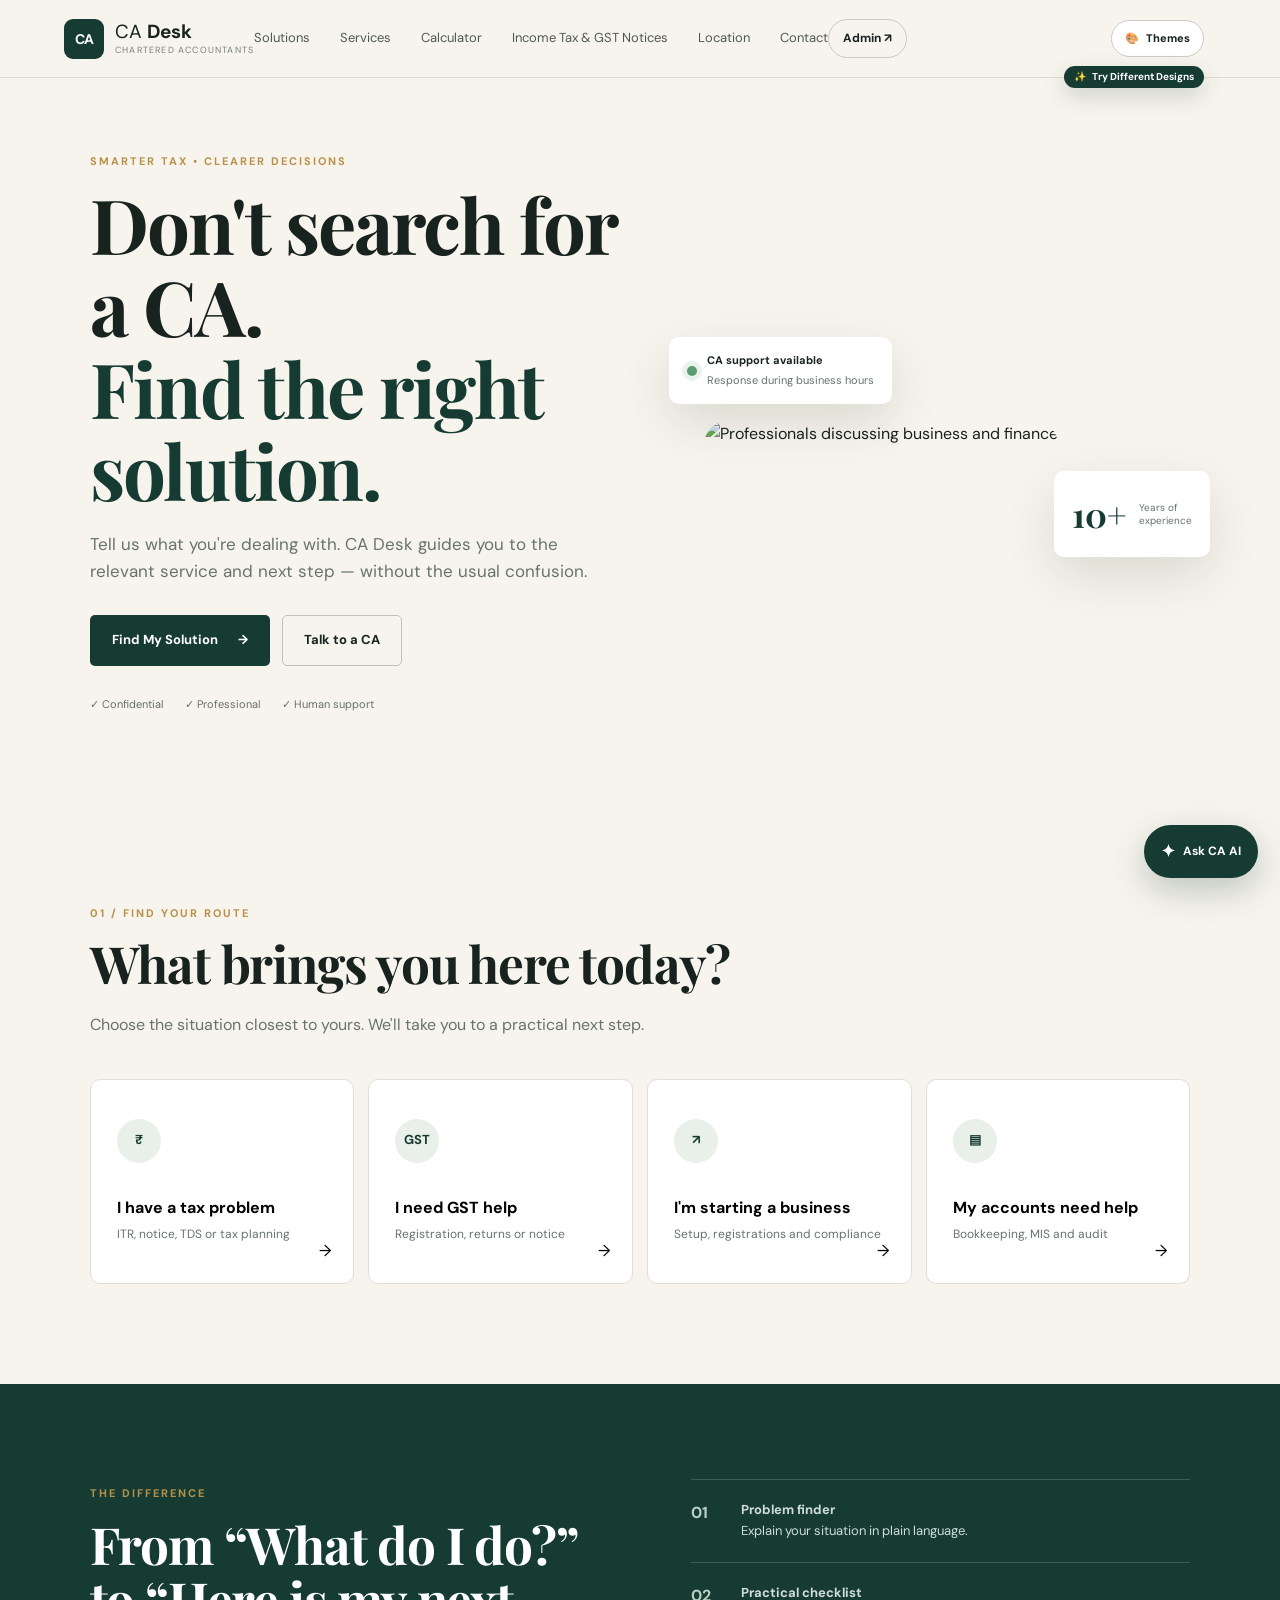
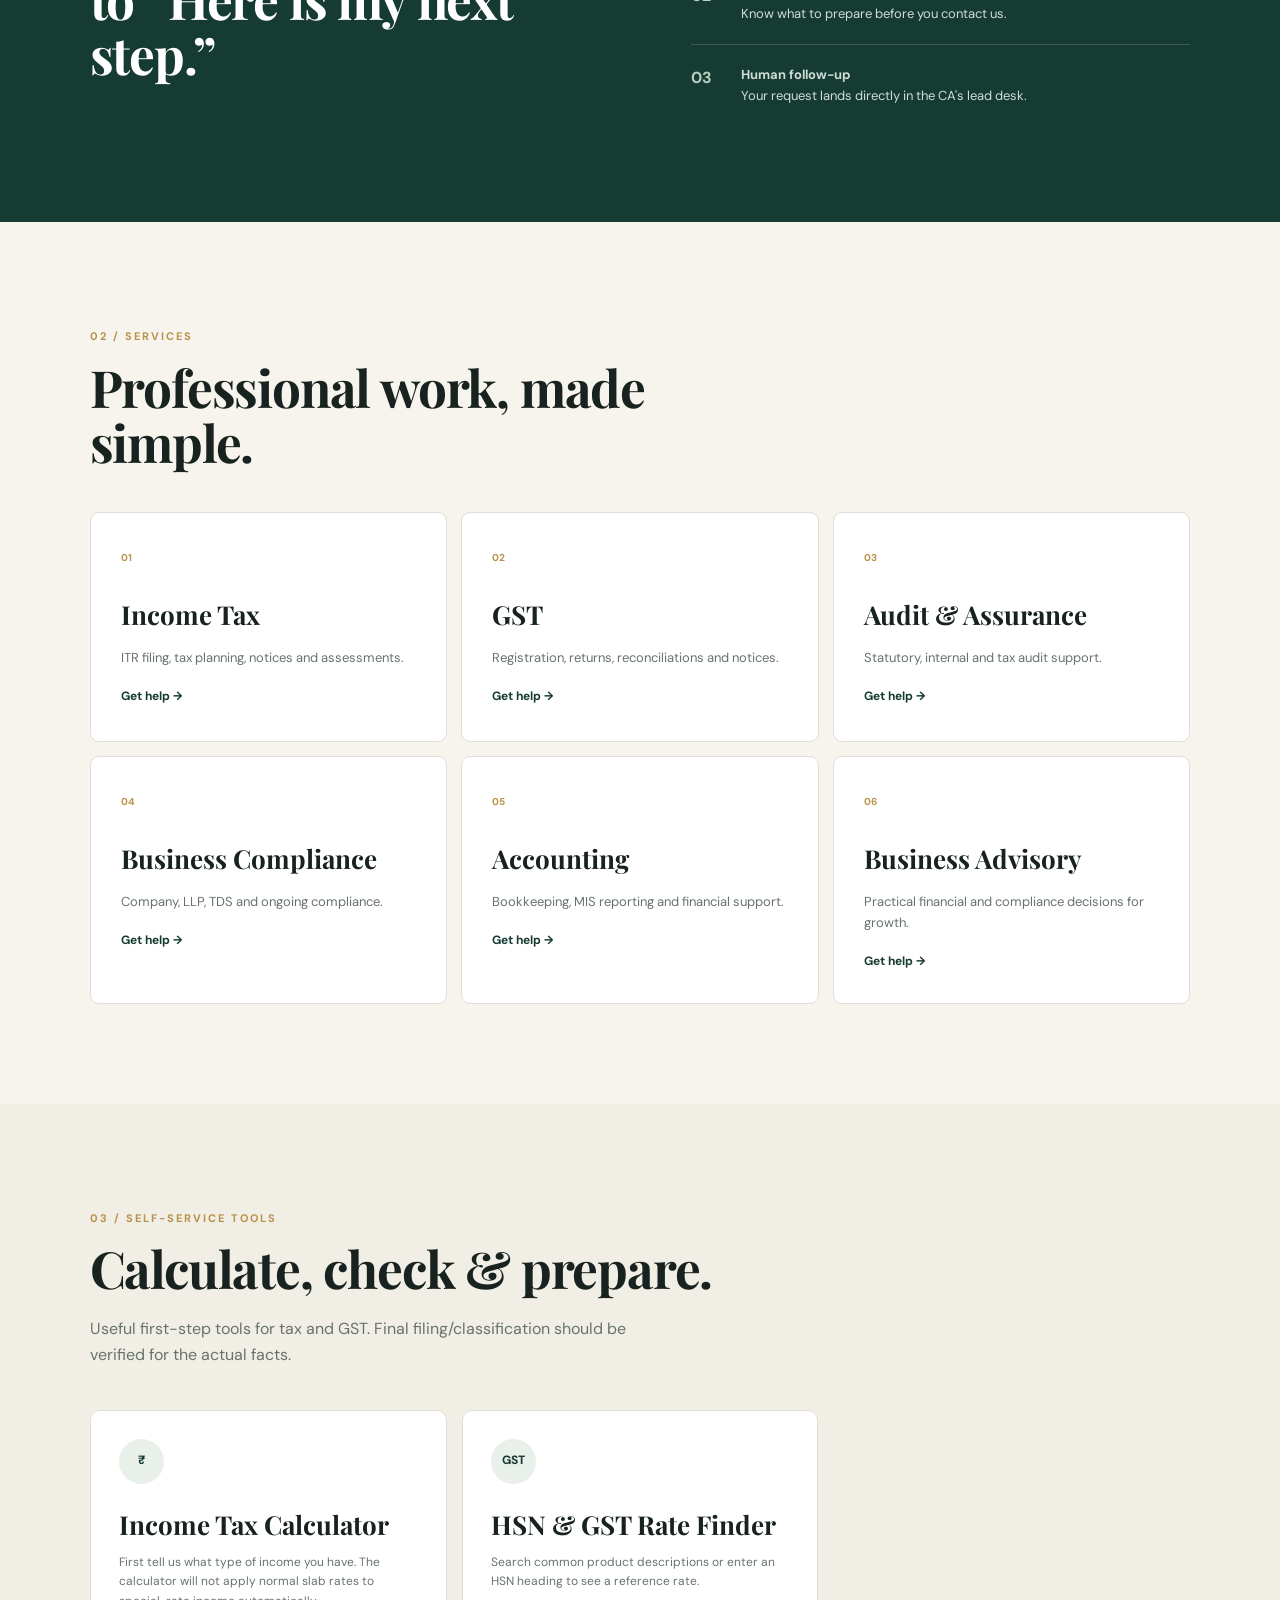
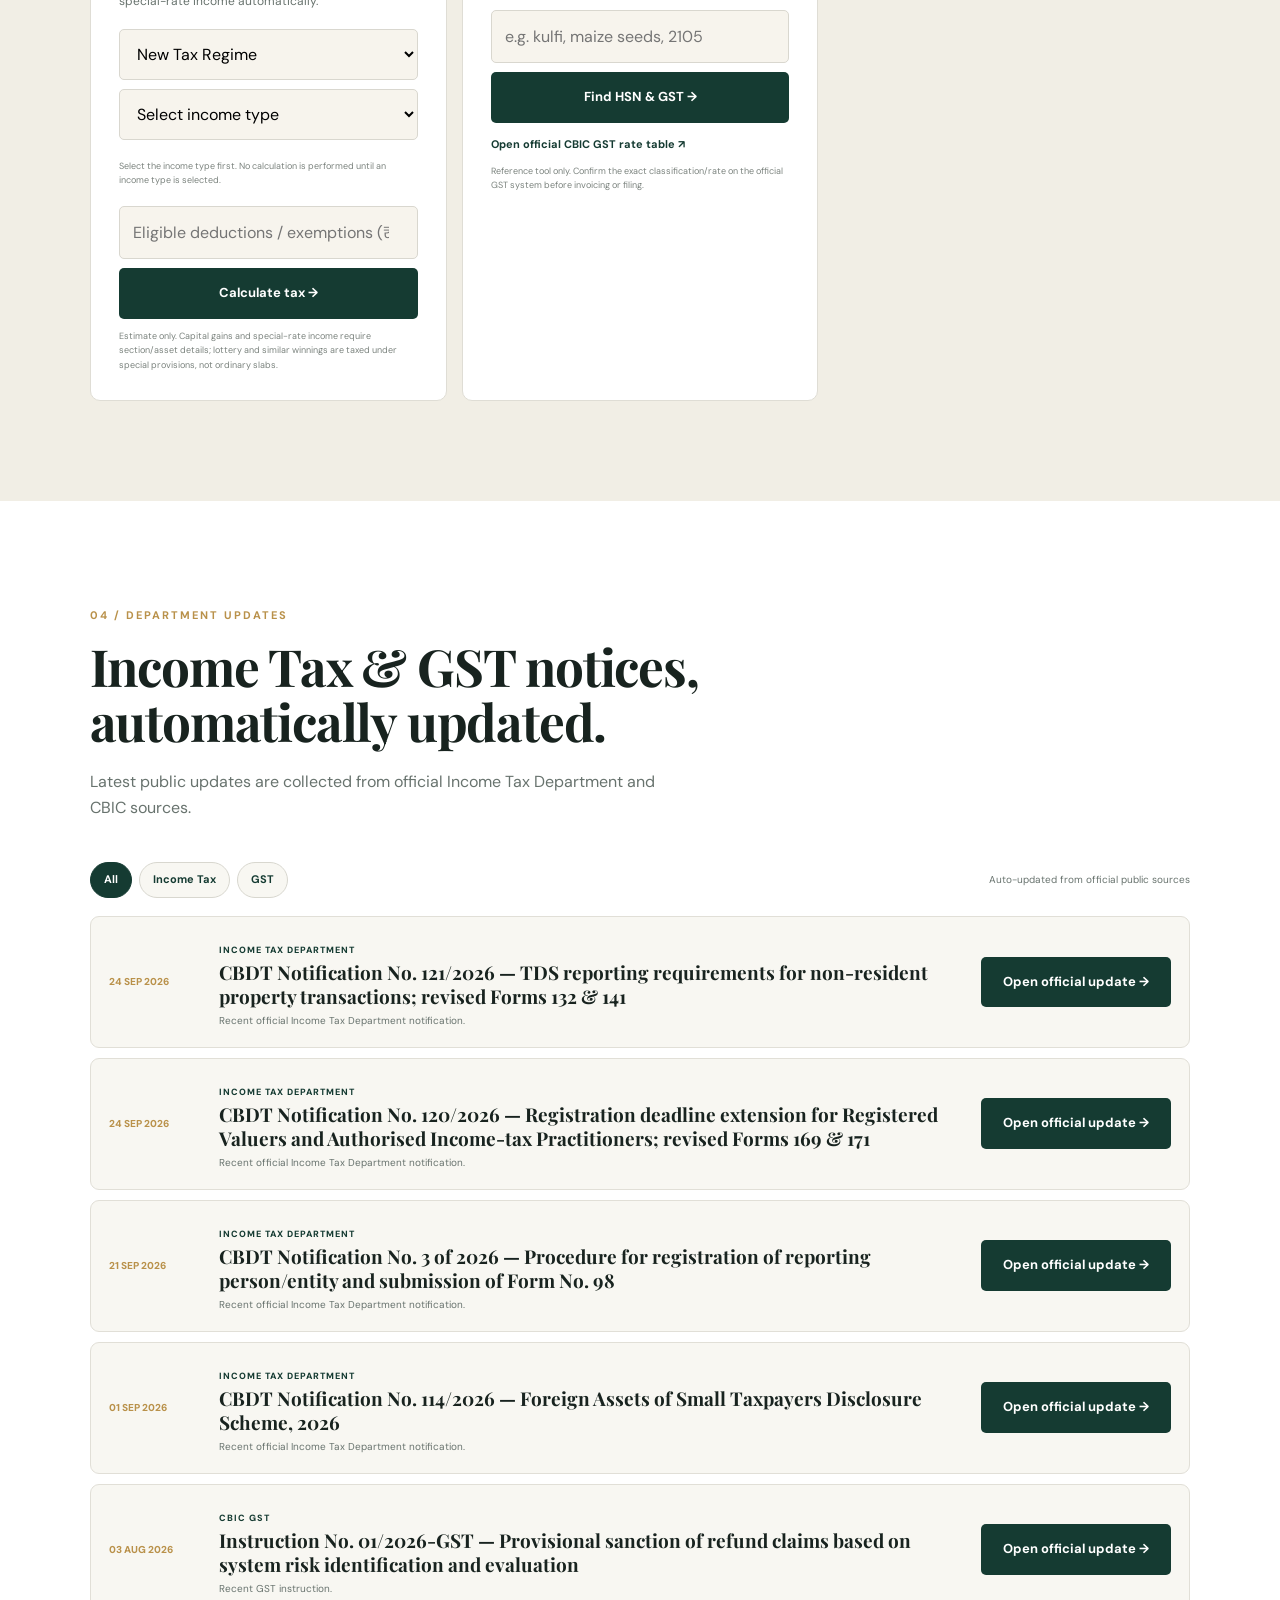
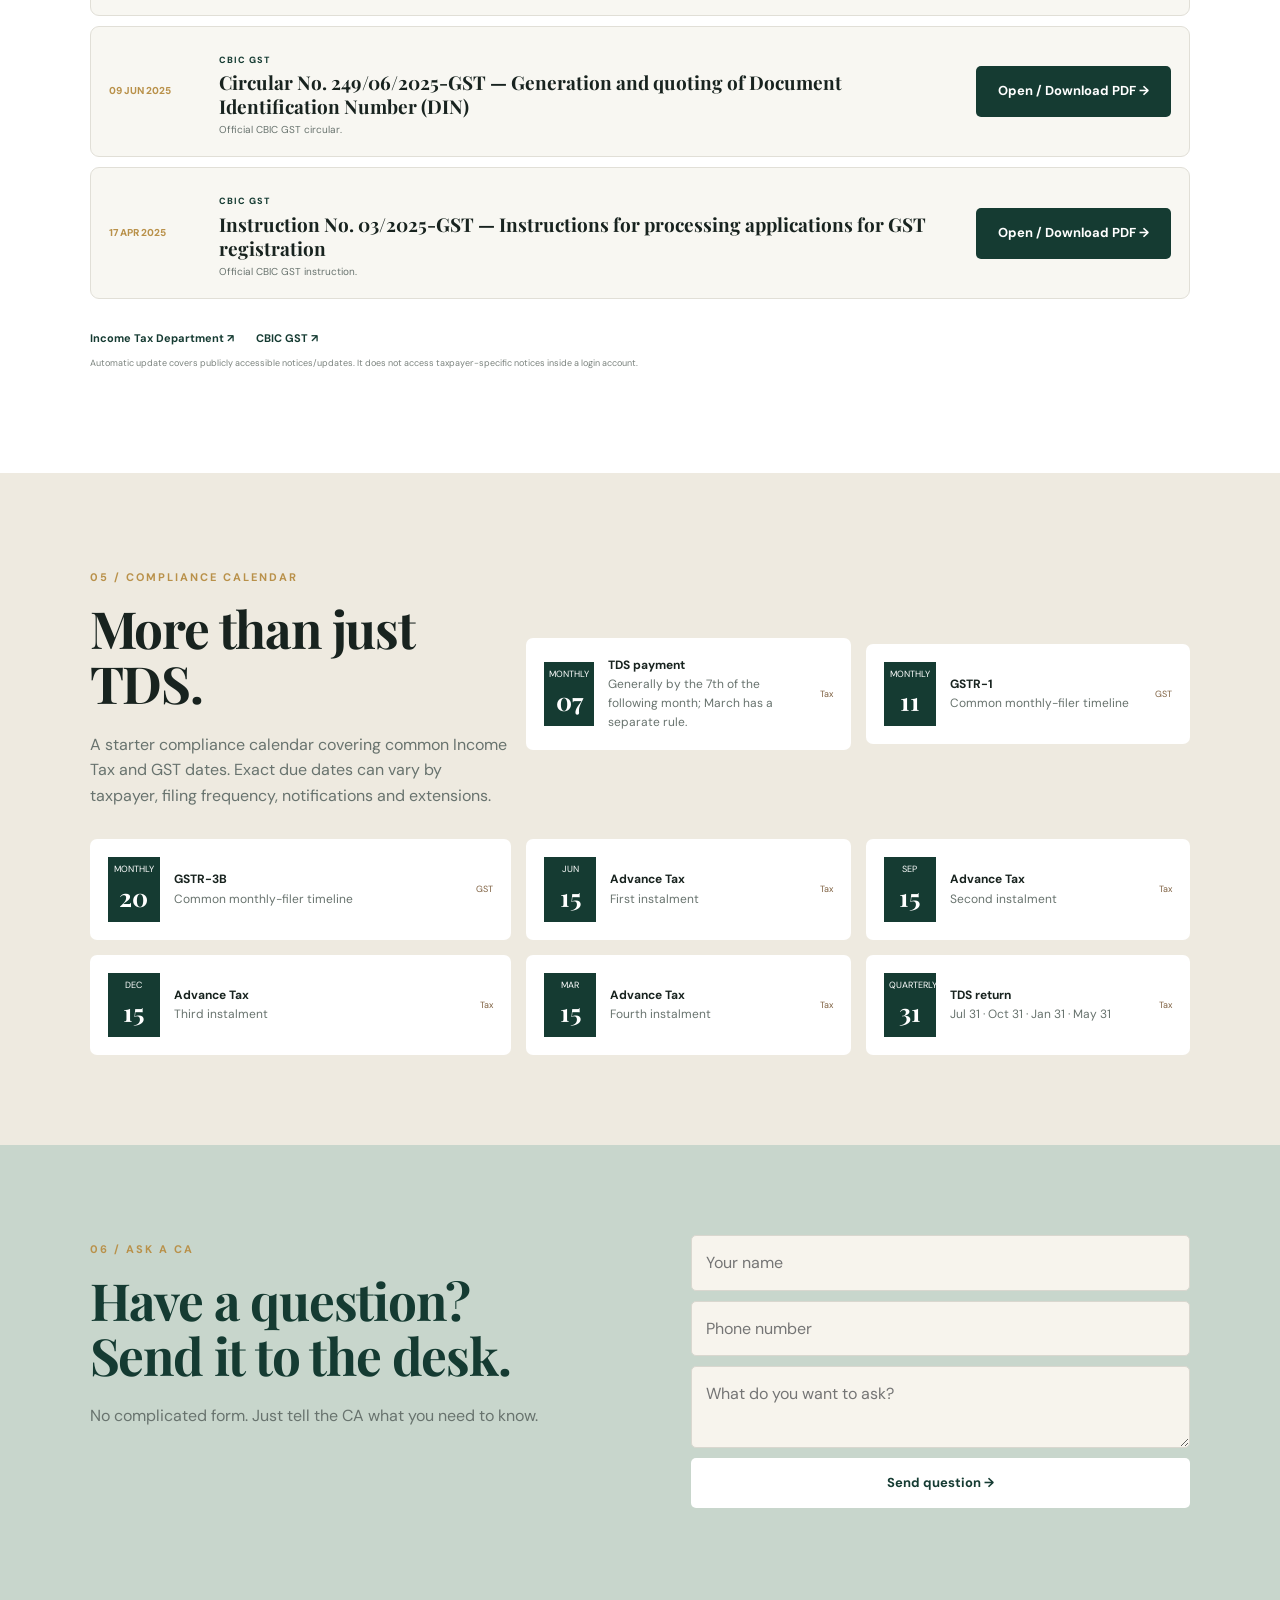
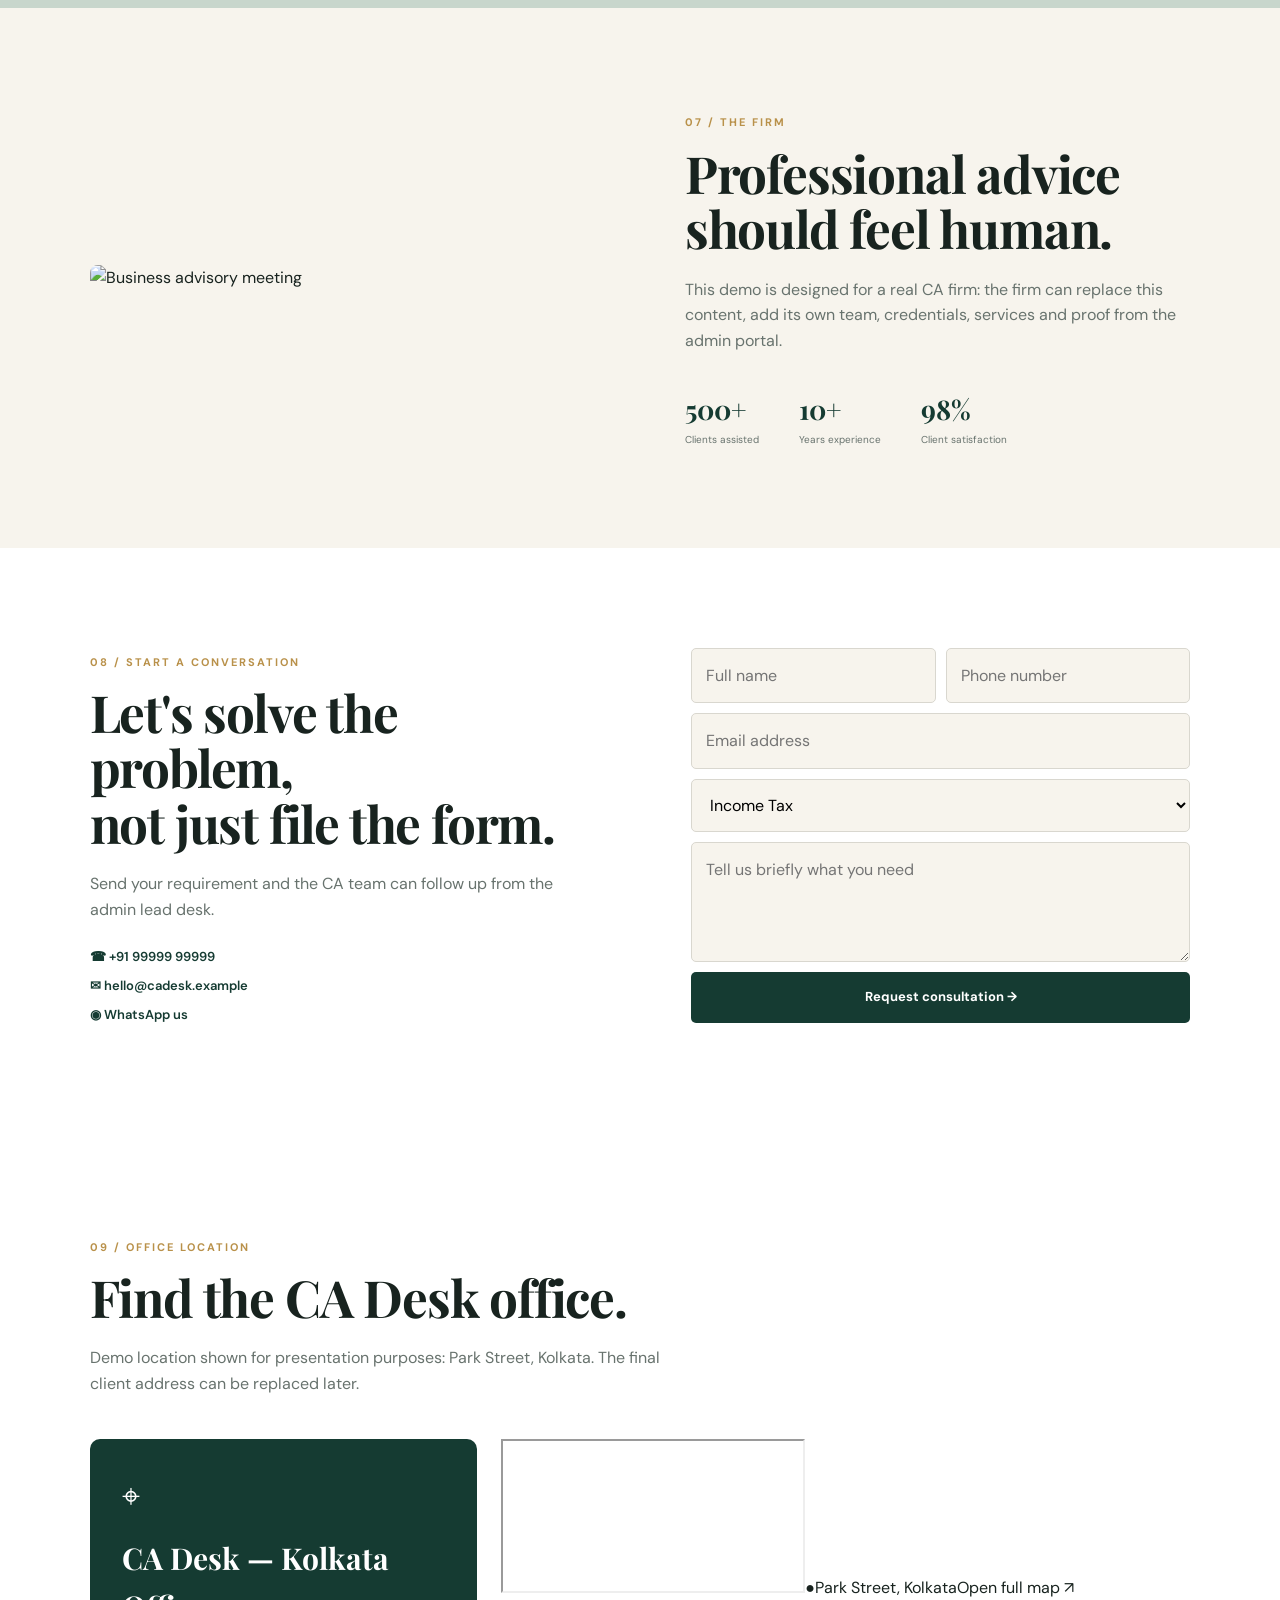
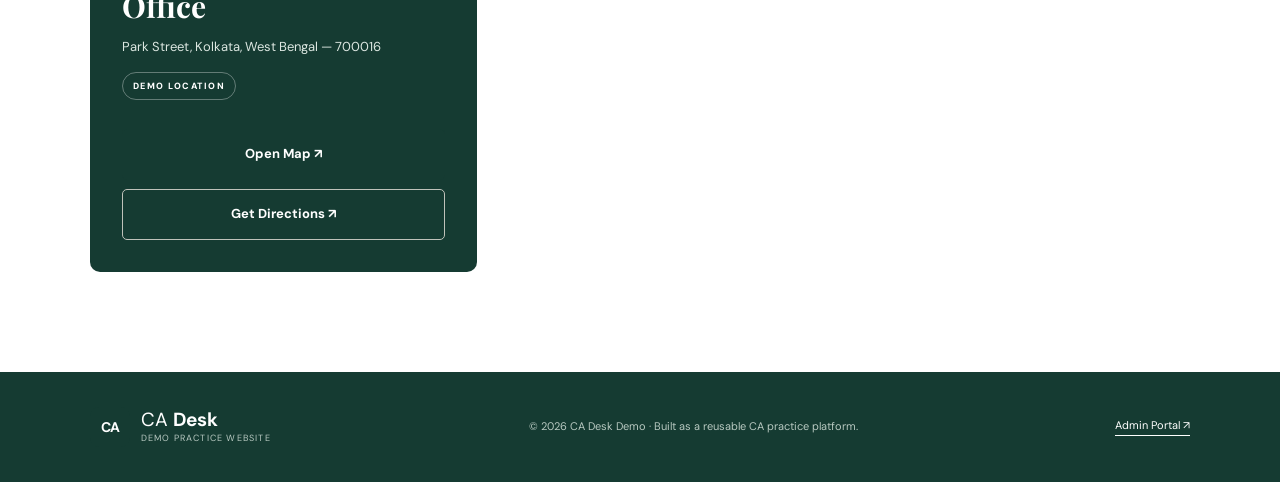
==== commit 10bbcd53: "Replace large map with compact clickable location card" ====
--- a/index.html
+++ b/index.html
@@ -7,7 +7,6 @@
 <link rel="preconnect" href="https://fonts.googleapis.com"><link rel="preconnect" href="https://fonts.gstatic.com" crossorigin>
 <link href="https://fonts.googleapis.com/css2?family=DM+Sans:wght@400;500;600;700&family=Playfair+Display:wght@600;700&display=swap" rel="stylesheet">
 <link rel="stylesheet" href="style.css">
-<link rel="stylesheet" href="https://unpkg.com/leaflet@1.9.4/dist/leaflet.css">
 </head>
 <body>
 <header class="nav"><a class="brand" href="#"><span class="brandmark">CA</span><span>CA <b>Desk</b><small>Chartered Accountants</small></span></a><nav><a href="#solutions">Solutions</a><a href="#services">Services</a><a href="#tools">Calculator</a><a href="#notices">Income Tax & GST Notices</a><a href="#location">Location</a><a href="#contact">Contact</a></nav><a class="admin-link" href="admin.html">Admin ↗</a><div class="theme-switcher" id="theme-switcher">
@@ -73,8 +72,8 @@
 <section id="contact" class="contact"><div><span class="eyebrow">08 / START A CONVERSATION</span><h2>Let's solve the problem,<br>not just file the form.</h2><p>Send your requirement and the CA team can follow up from the admin lead desk.</p><div class="contact-links"><a href="tel:+919999999999">☎ +91 99999 99999</a><a href="mailto:hello@cadesk.example">✉ hello@cadesk.example</a><a href="https://wa.me/919999999999">◉ WhatsApp us</a></div></div>
 <form id="lead-form"><div class="two"><input name="name" placeholder="Full name" required><input name="phone" placeholder="Phone number" required></div><input name="email" type="email" placeholder="Email address"><select name="service"><option>Income Tax</option><option>GST</option><option>Audit & Assurance</option><option>Business Compliance</option><option>Accounting</option><option>Other</option></select><textarea name="message" placeholder="Tell us briefly what you need" required></textarea><button class="btn primary" type="submit">Request consultation →</button><small id="lead-msg"></small></form></section>
 </main>
-<section class="location-section" id="location"><div class="section-head"><span class="eyebrow">09 / OFFICE LOCATION</span><h2>Find the CA Desk office.</h2><p>Demo location shown for presentation purposes: Park Street, Kolkata. The final client address can be replaced later.</p></div><div class="location-grid"><div class="location-info"><div class="location-pin">⌖</div><h3>CA Desk — Kolkata Office</h3><p>Park Street, Kolkata, West Bengal — 700016</p><span class="demo-badge">DEMO LOCATION</span><a class="btn primary" href="https://www.openstreetmap.org/?mlat=22.5535&mlon=88.3520#map=17/22.5535/88.3520" target="_blank" rel="noopener">Open Map ↗</a><a class="btn ghost" href="https://www.google.com/maps/search/?api=1&query=Park+Street+Kolkata" target="_blank" rel="noopener">Get Directions ↗</a></div><div id="office-map" aria-label="Demo office location map"></div></div></section>
+<section class="location-section" id="location"><div class="section-head"><span class="eyebrow">09 / OFFICE LOCATION</span><h2>Find the CA Desk office.</h2><p>Demo location shown for presentation purposes: Park Street, Kolkata. The final client address can be replaced later.</p></div><div class="location-grid"><div class="location-info"><div class="location-pin">⌖</div><h3>CA Desk — Kolkata Office</h3><p>Park Street, Kolkata, West Bengal — 700016</p><span class="demo-badge">DEMO LOCATION</span><a class="btn primary" href="https://www.openstreetmap.org/?mlat=22.5535&mlon=88.3520#map=17/22.5535/88.3520" target="_blank" rel="noopener">Open Map ↗</a><a class="btn ghost" href="https://www.google.com/maps/search/?api=1&query=Park+Street+Kolkata" target="_blank" rel="noopener">Get Directions ↗</a></div><a class="mini-map-card" href="https://www.google.com/maps/search/?api=1&query=Park+Street+Kolkata" target="_blank" rel="noopener" aria-label="Open Park Street Kolkata map"><iframe title="Park Street Kolkata demo map" src="https://www.openstreetmap.org/export/embed.html?bbox=88.346%2C22.549%2C88.358%2C22.558&layer=mapnik&marker=22.5535%2C88.3520" loading="lazy"></iframe><span class="mini-map-pin">●</span><span class="mini-map-label">Park Street, Kolkata</span><span class="mini-map-open">Open full map ↗</span></a></div></section>
 
 <footer><div class="brand"><span class="brandmark">CA</span><span>CA <b>Desk</b><small>Demo practice website</small></span></div><p>© 2026 CA Desk Demo · Built as a reusable CA practice platform.</p><a href="admin.html">Admin Portal ↗</a></footer>
 <div class="ai-widget" id="ai-widget"><button class="ai-fab" id="ai-fab" aria-label="Open CA Desk AI assistant"><span class="ai-spark">✦</span><span>Ask CA AI</span></button><div class="ai-panel" id="ai-panel" aria-hidden="true"><div class="ai-head"><div><b>CA Desk AI</b><small>Tax & compliance assistant</small></div><button id="ai-close" aria-label="Close">×</button></div><div class="ai-messages" id="ai-messages"><div class="ai-msg bot">Hi! I can help you understand which CA service you may need. What are you dealing with?</div><div class="ai-suggestions"><button data-ai="GST registration">GST registration</button><button data-ai="Income tax return">Income tax return</button><button data-ai="Tax notice">Tax notice</button><button data-ai="Business setup">Business setup</button></div></div><form class="ai-input" id="ai-form"><input id="ai-text" autocomplete="off" placeholder="Ask a tax question..." required><button type="submit">↑</button></form><div class="ai-disclaimer">AI guidance is general information, not a substitute for professional advice.</div></div></div><script src="script.js"></script>
-<script src="https://unpkg.com/leaflet@1.9.4/dist/leaflet.js"></script><script>window.addEventListener("load",function(){if(!window.L)return;const el=document.getElementById("office-map");if(!el)return;const map=L.map(el).setView([22.5535,88.3520],16);L.tileLayer("https://{s}.tile.openstreetmap.org/{z}/{x}/{y}.png",{maxZoom:19,attribution:"&copy; OpenStreetMap contributors"}).addTo(map);L.marker([22.5535,88.3520]).addTo(map).bindPopup("<b>CA Desk — Kolkata Office</b><br>Demo location · Park Street").openPopup();setTimeout(()=>map.invalidateSize(),250);});</script></body></html>+</body></html>
--- a/style.css
+++ b/style.css
@@ -20,3 +20,36 @@
 /* shared responsive theme controls */
 @media(max-width:900px){.theme-switcher{margin-left:auto;margin-right:8px}.theme-trigger span{display:none}.theme-trigger{width:38px;height:38px;padding:0;justify-content:center}.theme-menu{right:-55px}.nav .admin-link{display:none}}
 @media(max-width:600px){.theme-menu{width:270px;right:-18px}.theme-option{padding:9px}.theme-menu-title{font-size:9px}}
+
+/* ===== Demo office map & mobile navigation ===== */
+.location-section{padding:100px 7vw;background:var(--paper)}
+.location-grid{display:grid;grid-template-columns:.72fr 1.28fr;gap:24px;align-items:stretch}
+.location-info{background:var(--green);color:#fff;border-radius:10px;padding:32px;display:flex;flex-direction:column;align-items:flex-start}
+.location-info h3{font-family:var(--serif);font-size:30px;margin:12px 0 7px}
+.location-info p{color:#dce7e1;font-size:13px;margin:0 0 14px}
+.location-pin{font-size:32px}
+.demo-badge{font-size:9px;letter-spacing:1.5px;font-weight:800;border:1px solid #ffffff55;border-radius:20px;padding:6px 10px;margin-bottom:20px}
+.location-info .btn{margin-top:9px;width:100%}
+#office-map{min-height:390px;border-radius:10px;overflow:hidden;border:1px solid var(--line);z-index:1}
+.mobile-nav{display:none}
+@media(max-width:900px){
+ .location-grid{grid-template-columns:1fr}
+ #office-map{min-height:330px}
+ .mobile-nav{position:absolute;left:12px;right:12px;top:64px;background:var(--paper);border:1px solid var(--line);border-radius:14px;box-shadow:0 20px 50px #14251e22;padding:10px;display:none;z-index:90}
+ .mobile-nav.open{display:grid}
+ .mobile-nav a{padding:13px 12px;border-bottom:1px solid var(--line);font-size:12px;font-weight:700;color:var(--ink)}
+ .mobile-nav a:last-child{border-bottom:0}
+}
+@media(max-width:600px){
+ .location-section{padding:70px 20px}
+ #office-map{min-height:300px}
+ .location-info{padding:25px}
+ .location-info h3{font-size:25px}
+}
+
+/* Final mobile theme control override */
+@media(max-width:900px){
+ .theme-trigger{width:auto;min-width:76px;height:36px;padding:7px 10px;justify-content:center}
+ .theme-trigger span{display:inline;font-size:10px}
+ .theme-switcher{margin-right:7px}
+}
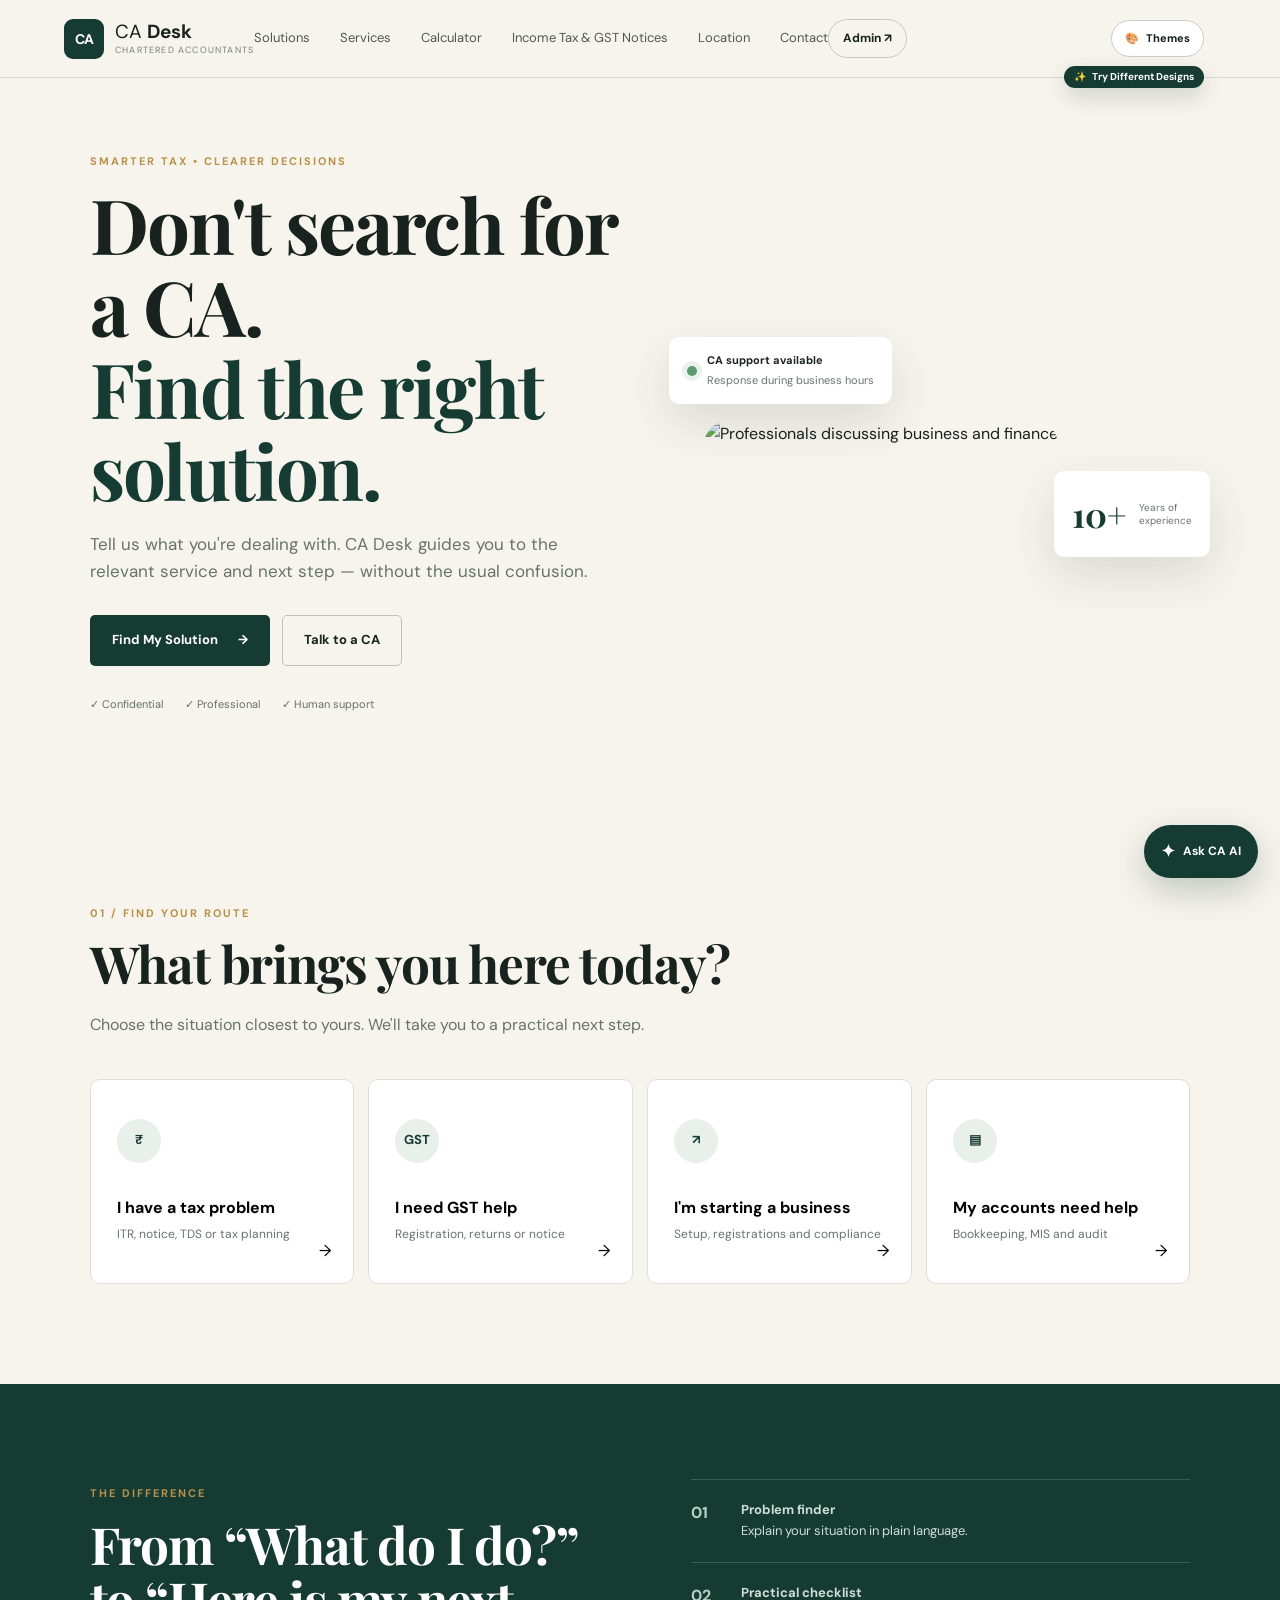
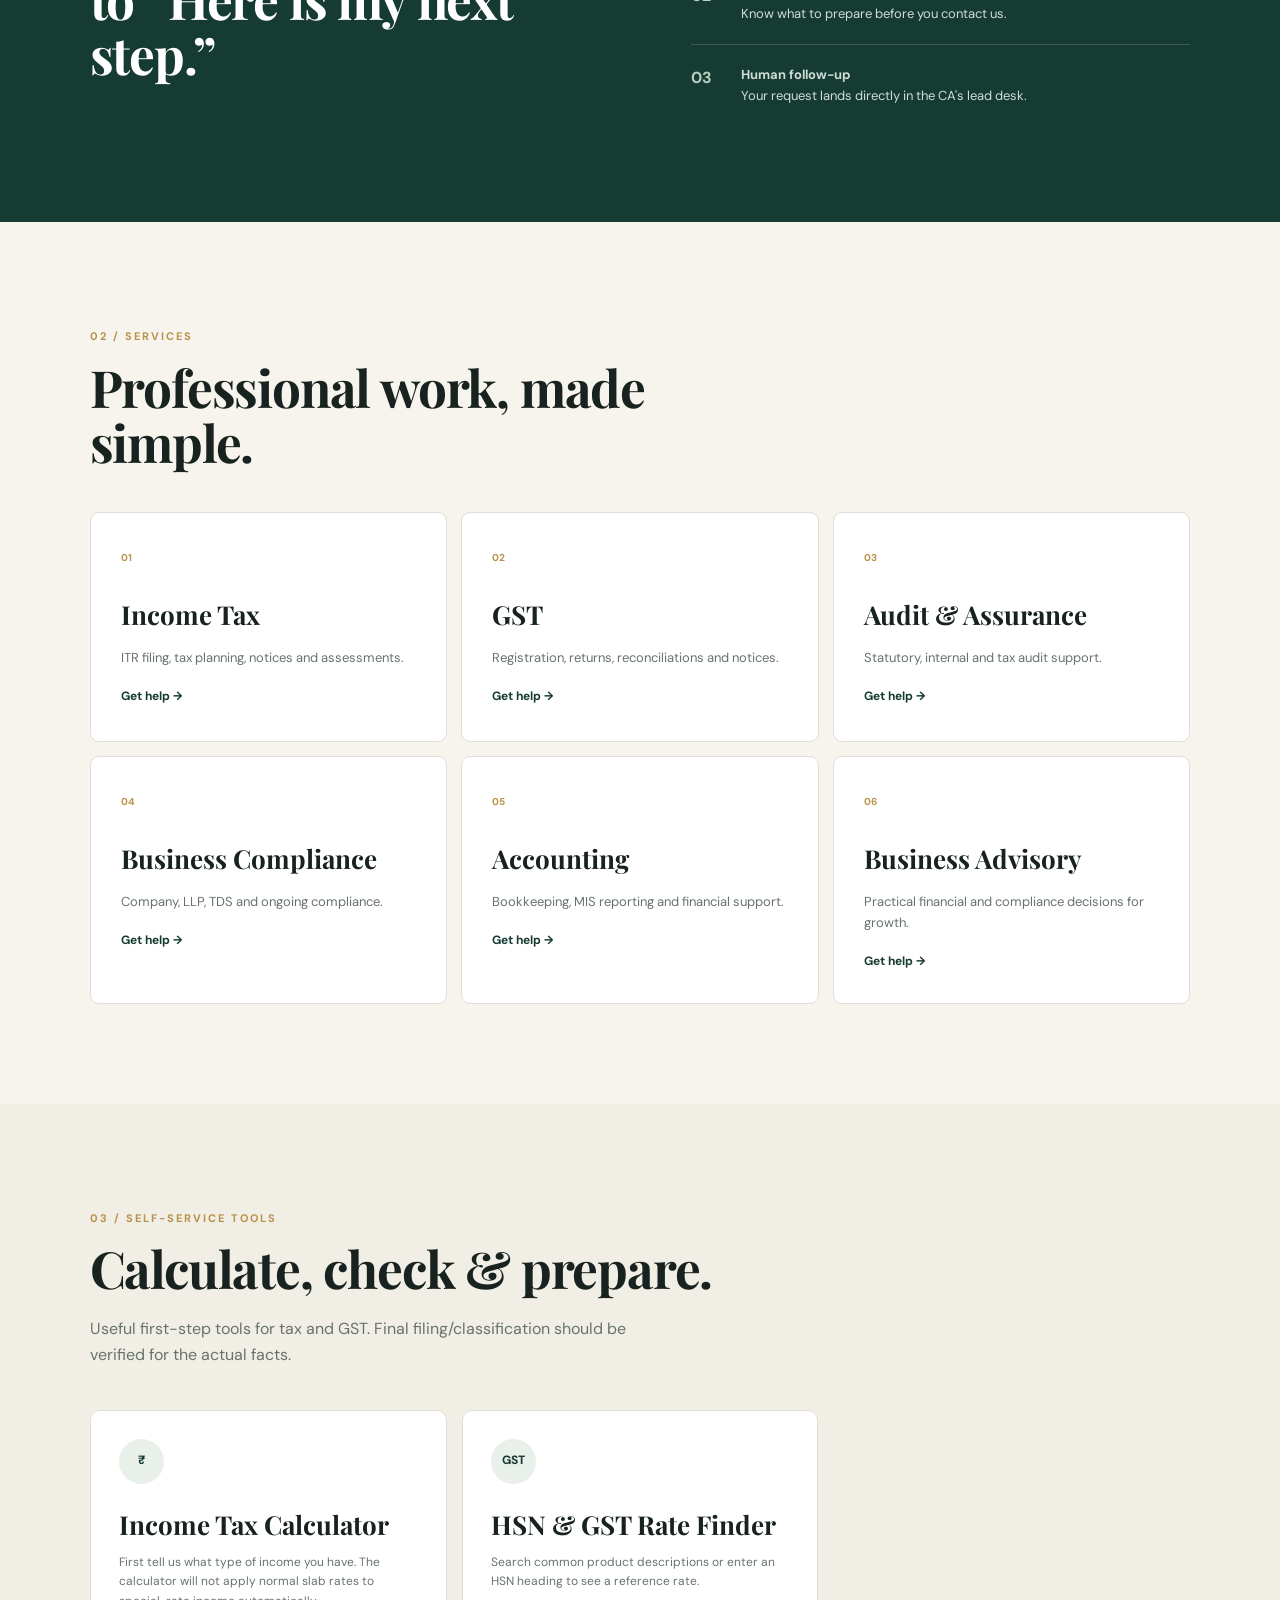
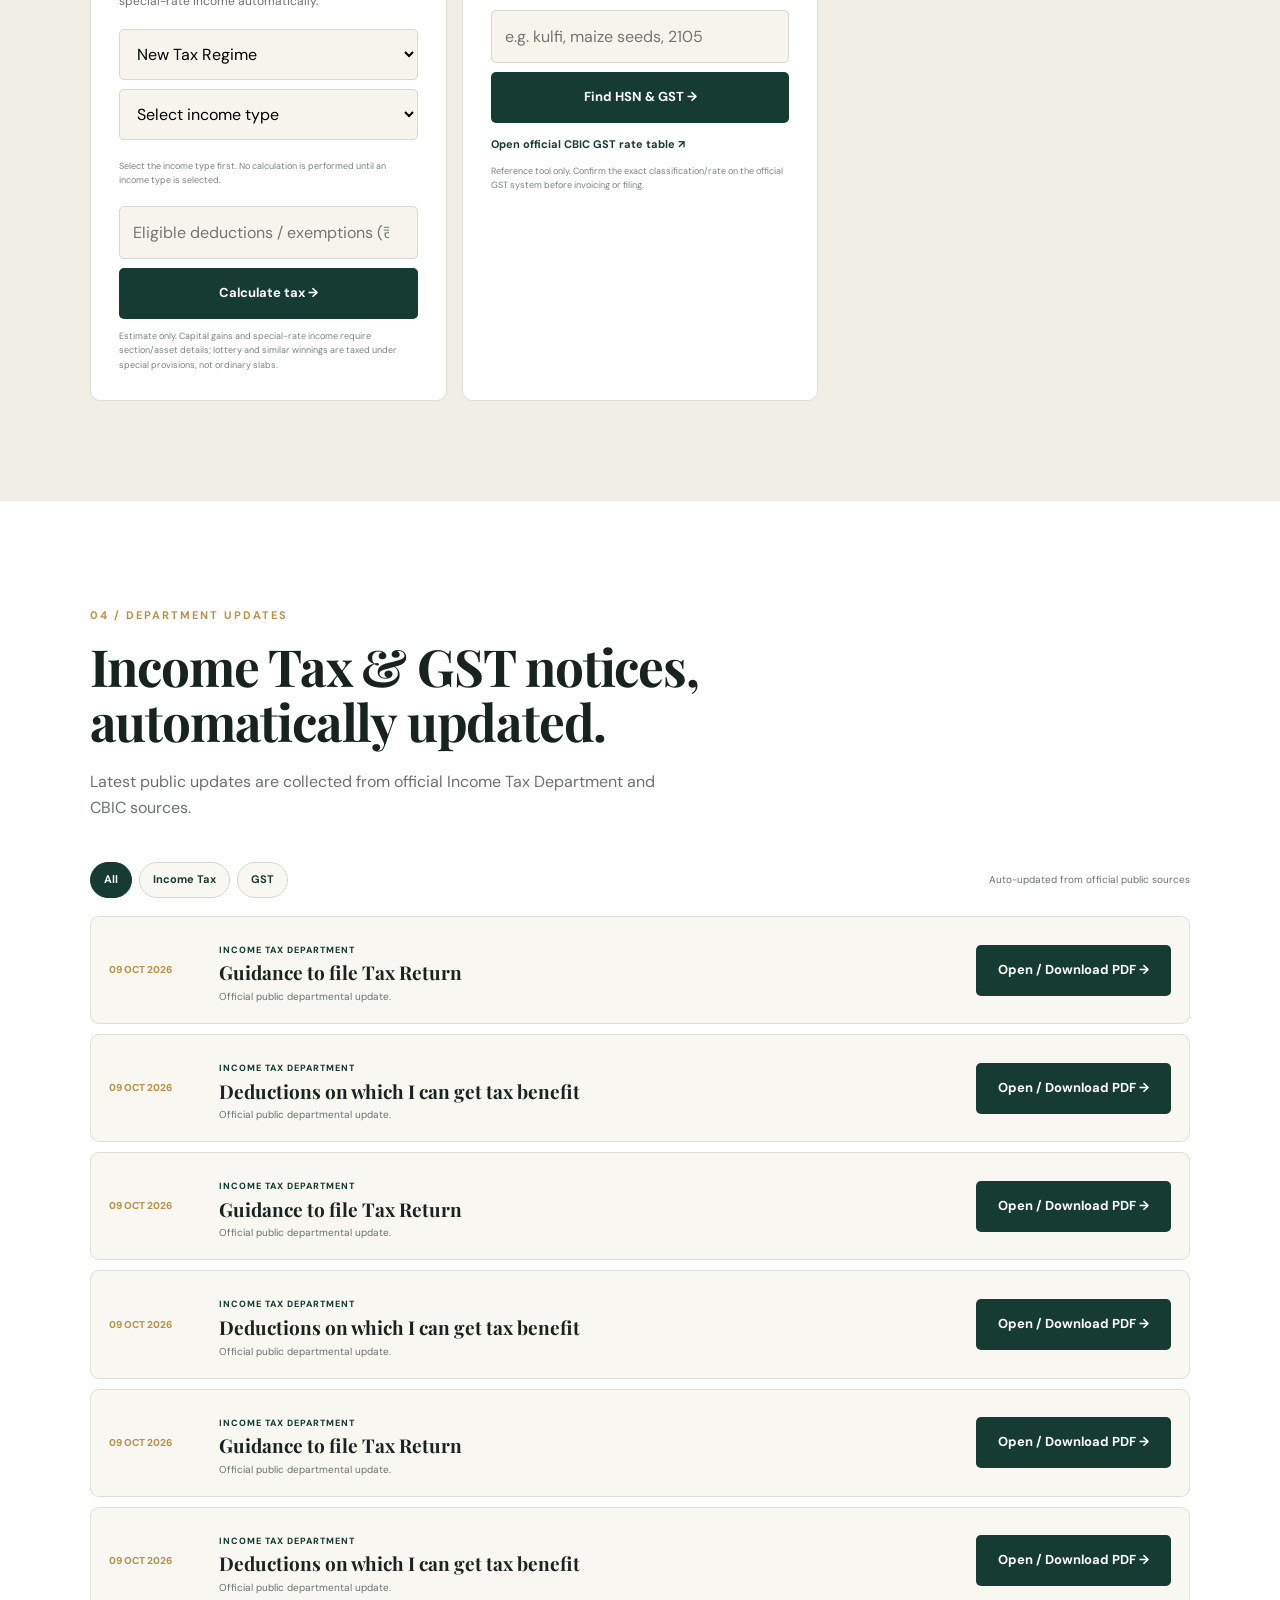
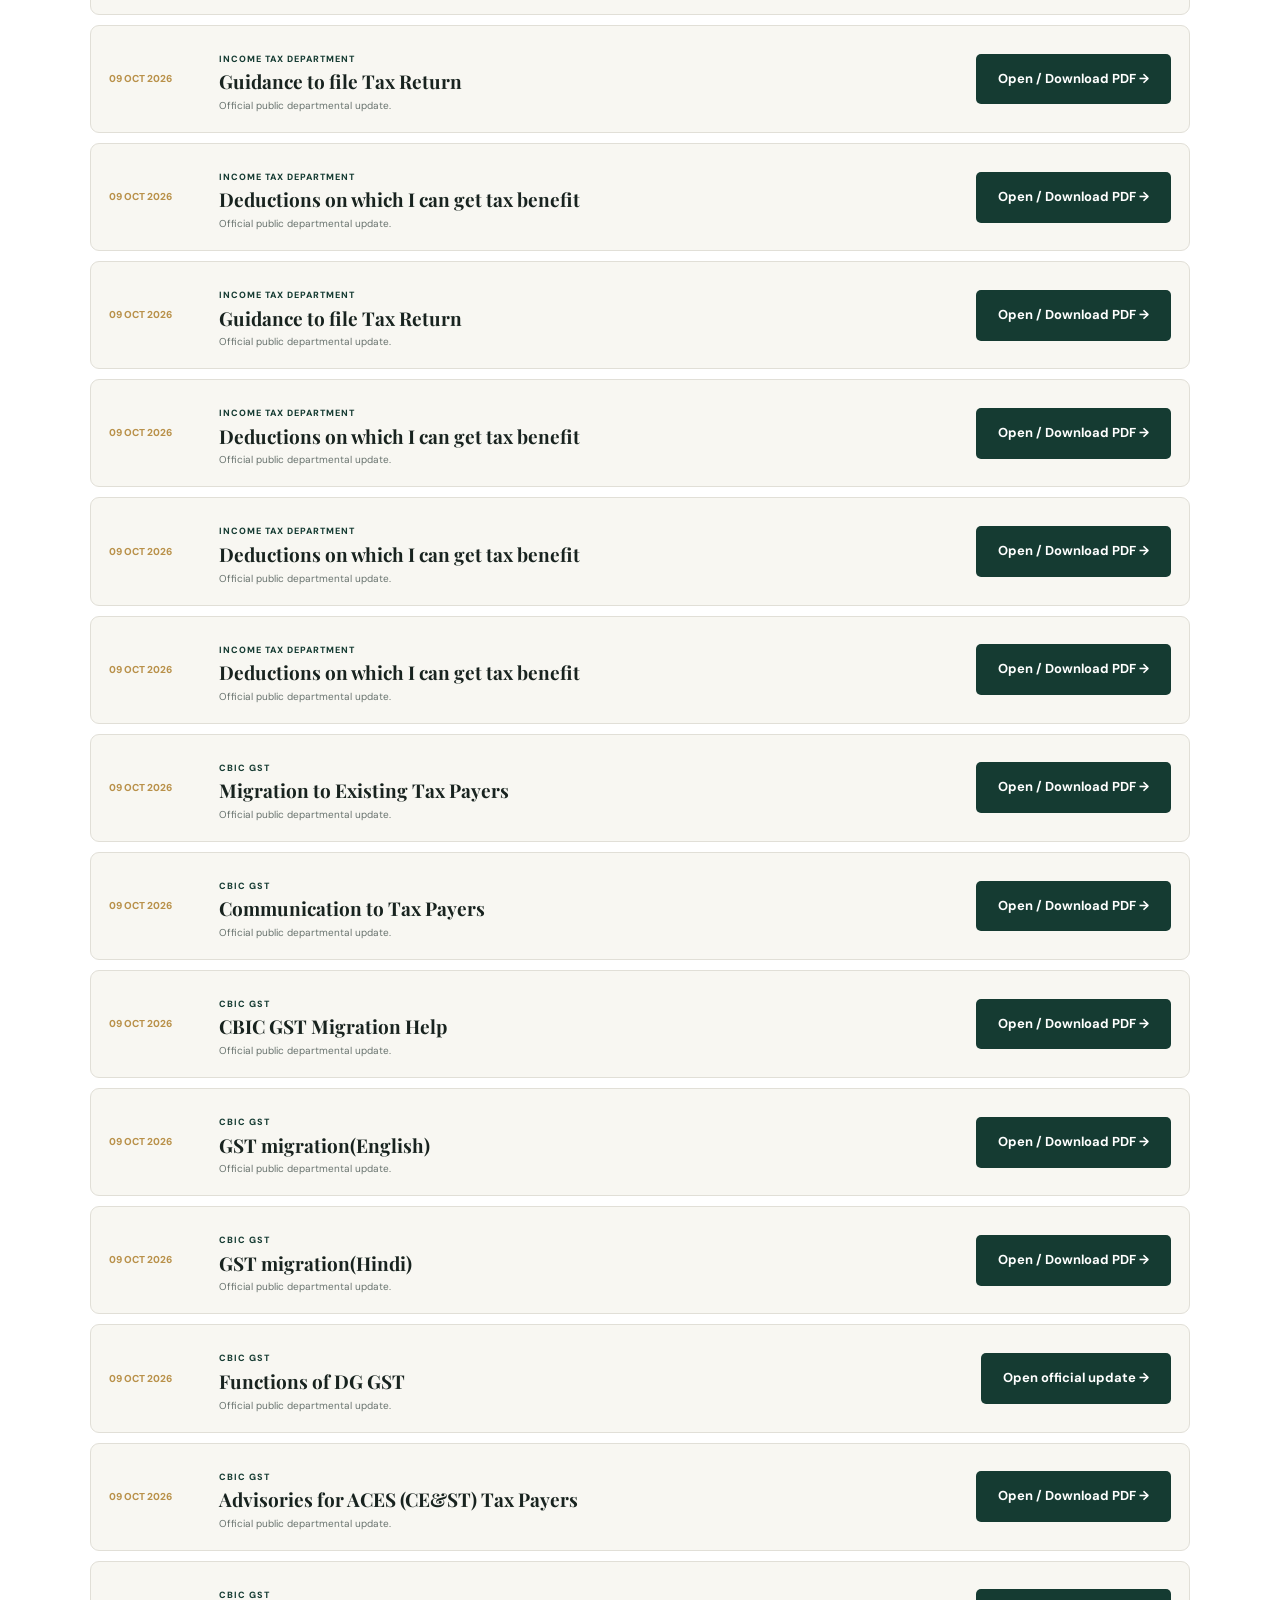
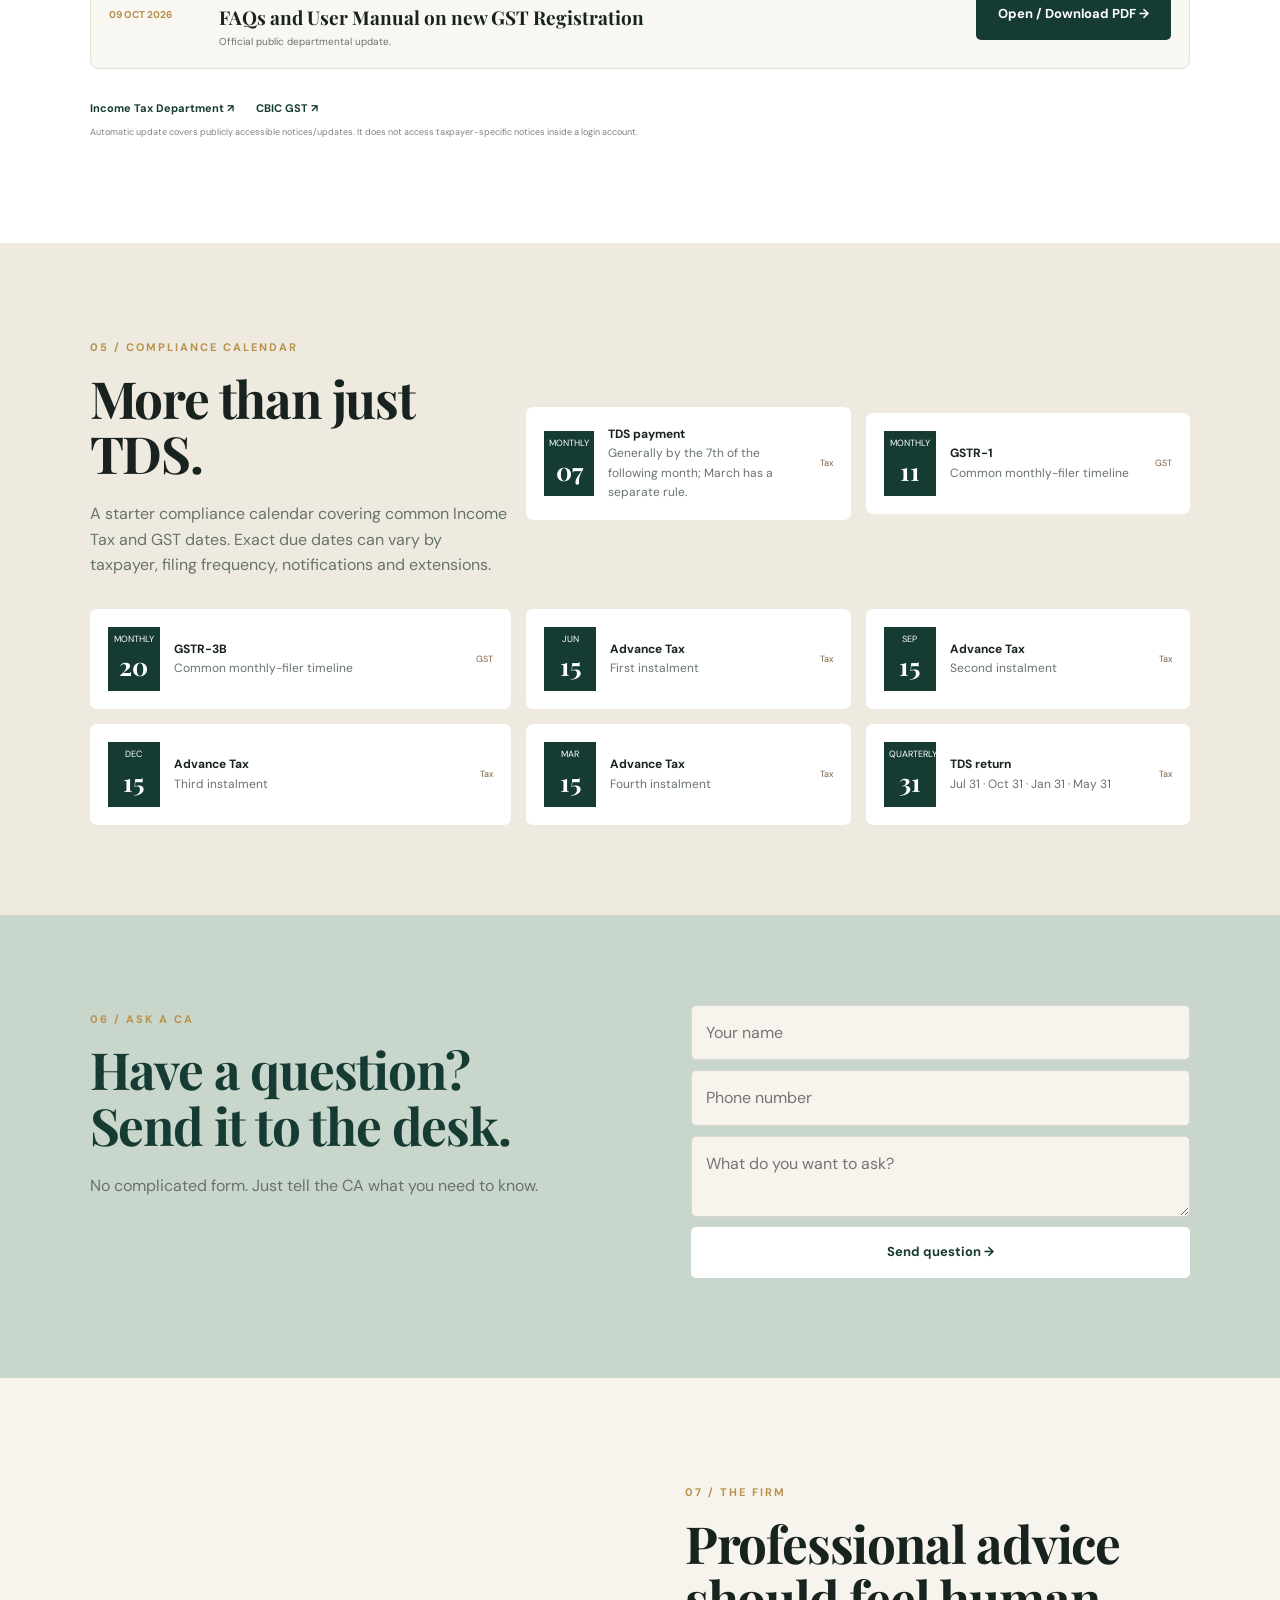
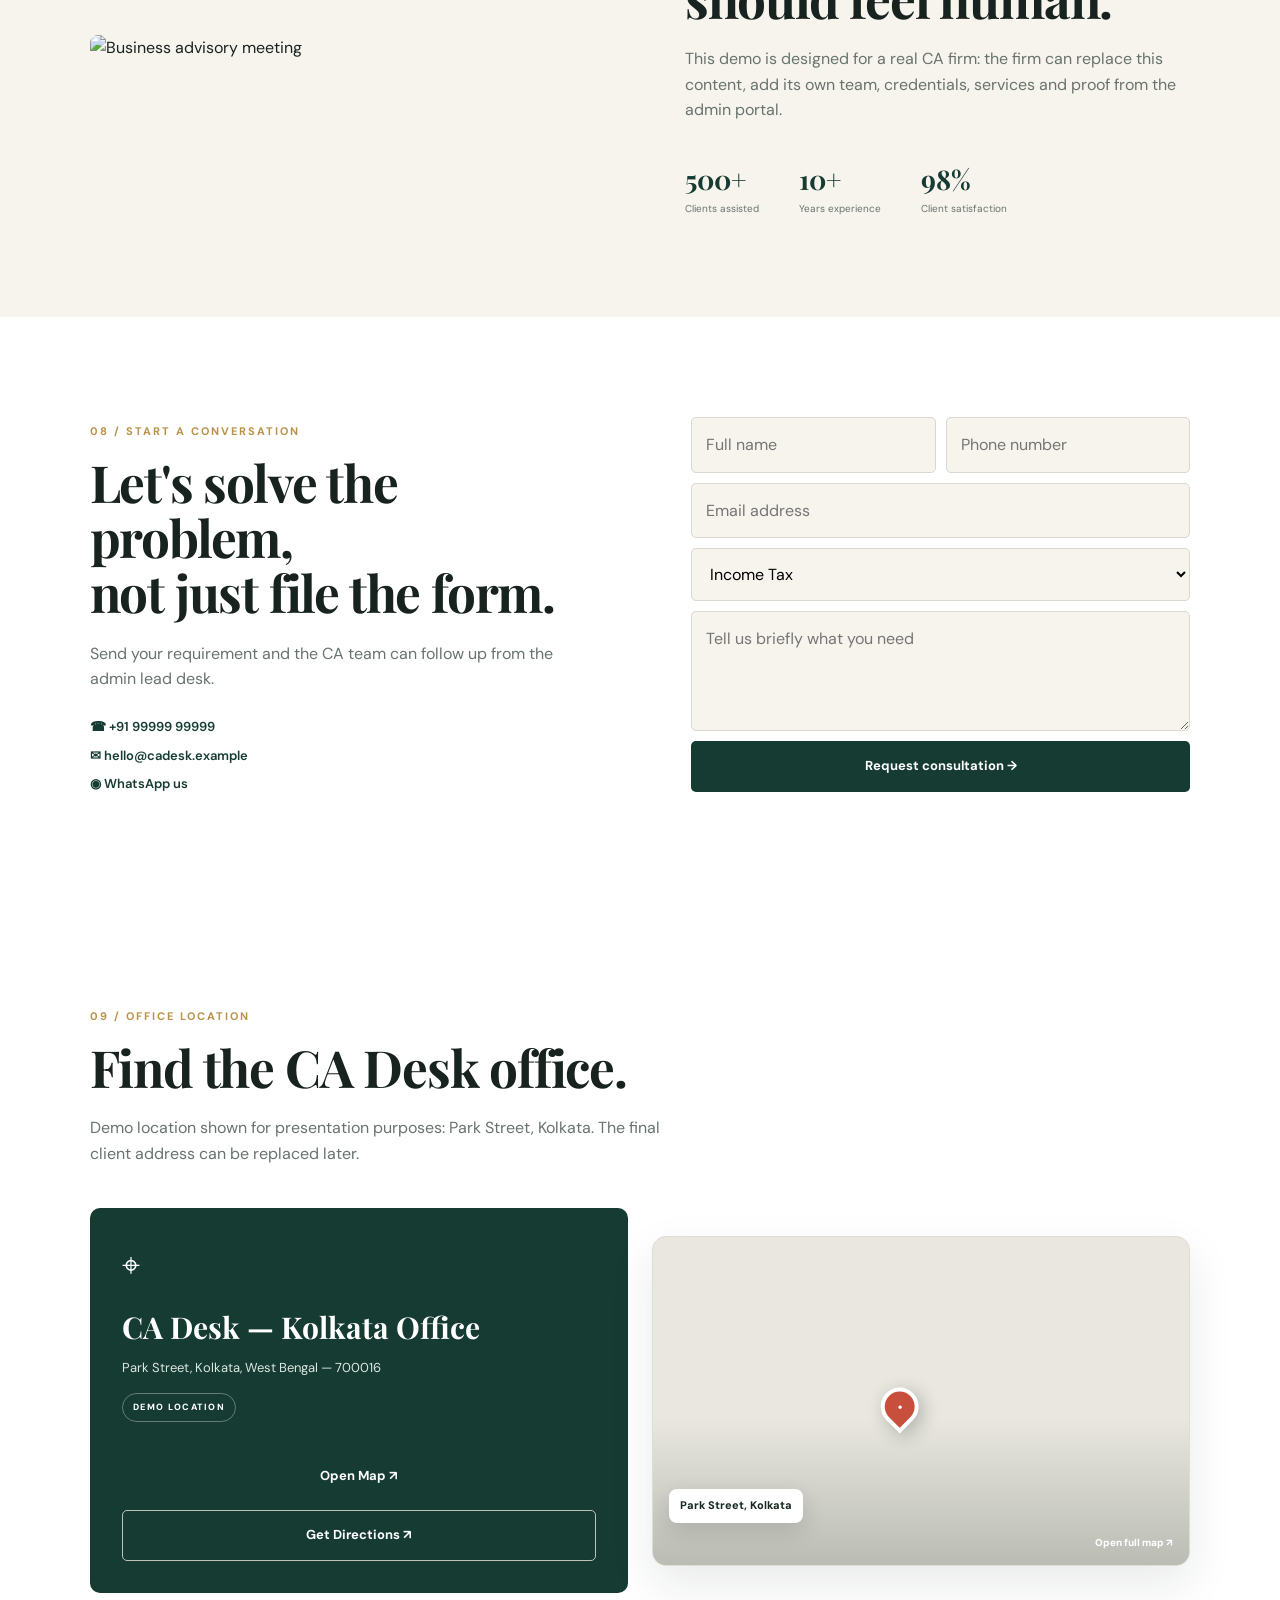
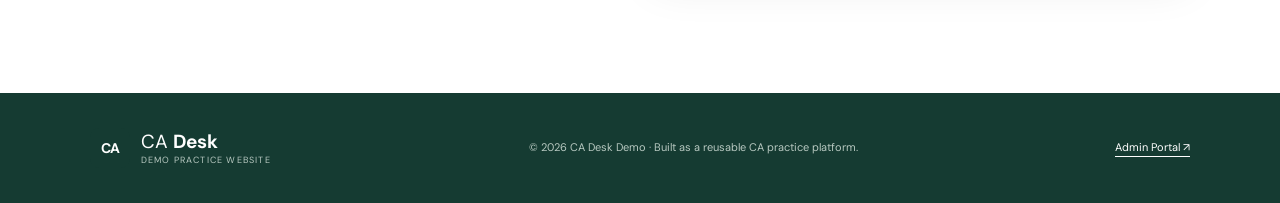
==== commit 358d1e73: "Improve mobile options menu accessibility" ====
--- a/index.html
+++ b/index.html
@@ -20,7 +20,7 @@
     <button class="theme-option" data-theme-choice="mono"><span class="theme-dot mono-dot"></span><span><b>Minimal Mono</b><small>Minimal · Sharp · Black & white</small></span></button>
     <button class="theme-option" data-theme-choice="bold"><span class="theme-dot bold-dot"></span><span><b>Bold Finance</b><small>Strong · High contrast · Modern</small></span></button>
   </div>
-</div><button class="menu" aria-label="Menu">☰</button></header>
+</div><button class="menu" type="button" aria-label="Open options menu" title="Options menu"><span aria-hidden="true">☰</span><span class="menu-label">Options</span></button></header>
 
 <main>
 <section class="hero">
--- a/style.css
+++ b/style.css
@@ -6,16 +6,16 @@
 .theme-switcher{position:relative;margin-left:auto;margin-right:12px;z-index:80}.theme-trigger{display:flex;align-items:center;gap:7px;border:1px solid #c9cbc5;background:var(--paper);color:var(--ink);border-radius:22px;padding:9px 13px;font-size:11px;font-weight:800;cursor:pointer;white-space:nowrap}.theme-trigger:hover{transform:translateY(-1px)}.theme-menu{position:absolute;right:0;top:48px;width:285px;padding:10px;background:var(--paper);border:1px solid var(--line);border-radius:16px;box-shadow:0 22px 55px #14251e25;display:none}.theme-menu.open{display:block}.theme-menu-title{font-size:10px;text-transform:uppercase;letter-spacing:1.2px;color:var(--muted);padding:8px 10px 10px}.theme-option{width:100%;display:flex;align-items:center;gap:10px;text-align:left;border:0;background:transparent;color:var(--ink);padding:10px;border-radius:11px;cursor:pointer}.theme-option:hover,.theme-option.active{background:var(--soft)}.theme-option span:last-child{display:block}.theme-option b,.theme-option small{display:block}.theme-option b{font-size:12px}.theme-option small{font-size:9px;color:var(--muted);margin-top:2px}.theme-dot{width:30px;height:30px;display:block;flex:0 0 30px;border-radius:9px;border:1px solid #ffffff55;box-shadow:inset 0 0 0 1px #00000012}.editorial-dot{background:linear-gradient(135deg,#153b32 50%,#b9914a 50%)}.modern-dot{background:linear-gradient(135deg,#6c3df5 50%,#16c79a 50%)}.corporate-dot{background:linear-gradient(135deg,#123b68 50%,#e8f1fb 50%)}.mono-dot{background:linear-gradient(135deg,#111 50%,#f5f5f5 50%)}.bold-dot{background:linear-gradient(135deg,#ff5a36 50%,#111 50%)}
 
 /* Modern Tech */
-body[data-theme="modern"]{--ink:#172033;--muted:#697386;--cream:#f5f7fb;--paper:#fff;--line:#e2e6ef;--green:#5a35d6;--gold:#16a989;--soft:#eeebff;--serif:"DM Sans",sans-serif;--sans:"DM Sans",sans-serif}body[data-theme="modern"] .nav{border-bottom:0;background:rgba(245,247,251,.86);box-shadow:0 8px 30px #26324a0b}body[data-theme="modern"] .brandmark{border-radius:13px;background:linear-gradient(135deg,#5a35d6,#16a989)}body[data-theme="modern"] .hero{grid-template-columns:1.05fr .95fr;gap:70px;padding-top:90px;padding-bottom:100px}body[data-theme="modern"] .hero-visual{border-radius:32px;box-shadow:0 30px 80px #5a35d620}body[data-theme="modern"] .hero-visual img{border-radius:32px}body[data-theme="modern"] .float-card,body[data-theme="modern"] .stat-card{border-radius:18px;box-shadow:0 18px 50px #26324a18}body[data-theme="modern"] .choice{border:1px solid var(--line);border-radius:22px;box-shadow:0 8px 25px #26324a08}body[data-theme="modern"] .choice:hover{transform:translateY(-7px);box-shadow:0 20px 40px #5a35d620}body[data-theme="modern"] .service-grid article,.body[data-theme="modern"] .tool-card{border-radius:22px}body[data-theme="modern"] .btn{border-radius:14px}body[data-theme="modern"] h1,body[data-theme="modern"] h2,body[data-theme="modern"] h3{letter-spacing:-.8px}body[data-theme="modern"] .feature-band{border-radius:30px;margin-left:5vw;margin-right:5vw}
+body[data-theme="modern"]{--ink:#172033;--muted:#697386;--cream:#f5f7fb;--paper:#fff;--line:#e2e6ef;--green:#5a35d6;--gold:#16a989;--soft:#eeebff;--serif:"DM Sans",sans-serif;--sans:"DM Sans",sans-serif}body[data-theme="modern"] .nav{border-bottom:0;background:rgba(245,247,251,.86);box-shadow:0 8px 30px #26324a0b}body[data-theme="modern"] .brandmark{border-radius:13px;background:linear-gradient(135deg,#5a35d6,#16a989)}body[data-theme="modern"] .hero{grid-template-columns:1.05fr .95fr;gap:70px;padding-top:90px;padding-bottom:100px}body[data-theme="modern"] .hero-visual{border-radius:32px;box-shadow:0 30px 80px #5a35d620}body[data-theme="modern"] .hero-visual img{border-radius:32px}body[data-theme="modern"] .float-card,body[data-theme="modern"] .stat-card{border-radius:18px;box-shadow:0 18px 50px #26324a18}body[data-theme="modern"] .choice{border:1px solid var(--line);border-radius:22px;box-shadow:0 8px 25px #26324a08}body[data-theme="modern"] .choice:hover{transform:translateY(-7px);box-shadow:0 20px 40px #5a35d620}body[data-theme="modern"] .service-grid article,body[data-theme="modern"] .tool-card{border-radius:22px}body[data-theme="modern"] .btn{border-radius:14px}body[data-theme="modern"] h1,body[data-theme="modern"] h2,body[data-theme="modern"] h3{letter-spacing:-.8px}body[data-theme="modern"] .feature-band{border-radius:30px;margin-left:5vw;margin-right:5vw}
 
 /* Corporate Blue */
 body[data-theme="corporate"]{--ink:#14253b;--muted:#667589;--cream:#f4f7fa;--paper:#fff;--line:#dce4ec;--green:#123b68;--gold:#d49a2c;--soft:#eaf2fa;--serif:"Georgia",serif;--sans:Arial,sans-serif}body[data-theme="corporate"] .nav{background:#fff;border-bottom:3px solid #123b68}body[data-theme="corporate"] .brandmark{border-radius:4px;background:#123b68}.corporate .hero{}body[data-theme="corporate"] .hero{background:linear-gradient(110deg,#fff 0%,#f4f8fc 60%,#eaf2fa 100%);margin:0;padding-left:5vw;padding-right:5vw}body[data-theme="corporate"] .hero-visual{border-radius:4px;border:8px solid #fff;box-shadow:0 20px 45px #123b6820}body[data-theme="corporate"] .hero-visual img{border-radius:0}body[data-theme="corporate"] .choice-grid{gap:0}.corporate body{}body[data-theme="corporate"] .choice{border-radius:0;border-right:0;background:#fff}.choice-grid .choice:last-child{border-right:1px solid var(--line)}body[data-theme="corporate"] .choice:hover{background:#eaf2fa;transform:none}body[data-theme="corporate"] .service-grid article{border-radius:4px;border-top:4px solid #123b68}body[data-theme="corporate"] .tool-card{border-radius:4px}body[data-theme="corporate"] .btn{border-radius:4px}body[data-theme="corporate"] .feature-band{border-radius:0}body[data-theme="corporate"] .deadline{border-radius:4px}
 
 /* Minimal Mono */
-body[data-theme="mono"]{--ink:#111;--muted:#666;--cream:#f4f4f2;--paper:#fff;--line:#cfcfcb;--green:#111;--gold:#111;--soft:#e9e9e6;--serif:Georgia,serif;--sans:Arial,sans-serif}body[data-theme="mono"] .nav{background:#f4f4f2;border-bottom:2px solid #111}body[data-theme="mono"] .brandmark{background:#111;border-radius:0}body[data-theme="mono"] .hero{min-height:680px;padding-top:100px}body[data-theme="mono"] .hero-copy{max-width:720px}body[data-theme="mono"] .hero-visual{border-radius:0;filter:grayscale(1);box-shadow:none}body[data-theme="mono"] .hero-visual img{border-radius:0}body[data-theme="mono"] .float-card,body[data-theme="mono"] .stat-card{border-radius:0;box-shadow:8px 8px 0 #111;border:2px solid #111}body[data-theme="mono"] .choice{border-radius:0;border:2px solid #111;background:#fff}.body[data-theme="mono"]{}body[data-theme="mono"] .choice:hover{background:#111;color:#fff;transform:none}body[data-theme="mono"] .choice:hover small,body[data-theme="mono"] .choice:hover i{color:#fff}body[data-theme="mono"] .service-grid{grid-template-columns:repeat(3,1fr);gap:0}.body[data-theme="mono"]{}body[data-theme="mono"] .service-grid article{border-radius:0;border:1px solid #111;margin:-1px 0 0 -1px}body[data-theme="mono"] .tool-card{border-radius:0;border:2px solid #111;box-shadow:6px 6px 0 #111}body[data-theme="mono"] .btn{border-radius:0;text-transform:uppercase;letter-spacing:.6px}body[data-theme="mono"] .feature-band{border-radius:0;border:2px solid #111}body[data-theme="mono"] .notice-card{border-radius:0;border-left:5px solid #111}
+body[data-theme="mono"]{--ink:#111;--muted:#666;--cream:#f4f4f2;--paper:#fff;--line:#cfcfcb;--green:#111;--gold:#111;--soft:#e9e9e6;--serif:Georgia,serif;--sans:Arial,sans-serif}body[data-theme="mono"] .nav{background:#f4f4f2;border-bottom:2px solid #111}body[data-theme="mono"] .brandmark{background:#111;border-radius:0}body[data-theme="mono"] .hero{min-height:680px;padding-top:100px}body[data-theme="mono"] .hero-copy{max-width:720px}body[data-theme="mono"] .hero-visual{border-radius:0;filter:grayscale(1);box-shadow:none}body[data-theme="mono"] .hero-visual img{border-radius:0}body[data-theme="mono"] .float-card,body[data-theme="mono"] .stat-card{border-radius:0;box-shadow:8px 8px 0 #111;border:2px solid #111}body[data-theme="mono"] .choice{border-radius:0;border:2px solid #111;background:#fff}body[data-theme="mono"] .choice:hover{background:#111;color:#fff;transform:none}body[data-theme="mono"] .choice:hover small,body[data-theme="mono"] .choice:hover i{color:#fff}body[data-theme="mono"] .service-grid{grid-template-columns:repeat(3,1fr);gap:0}body[data-theme="mono"] .service-grid article{border-radius:0;border:1px solid #111;margin:-1px 0 0 -1px}body[data-theme="mono"] .tool-card{border-radius:0;border:2px solid #111;box-shadow:6px 6px 0 #111}body[data-theme="mono"] .btn{border-radius:0;text-transform:uppercase;letter-spacing:.6px}body[data-theme="mono"] .feature-band{border-radius:0;border:2px solid #111}body[data-theme="mono"] .notice-card{border-radius:0;border-left:5px solid #111}
 
 /* Bold Finance */
-body[data-theme="bold"]{--ink:#141414;--muted:#666;--cream:#f3f1ed;--paper:#fff;--line:#171717;--green:#ff5a36;--gold:#ff5a36;--soft:#ffe7df;--serif:"Arial Black",Impact,sans-serif;--sans:Arial,sans-serif}body[data-theme="bold"] .nav{background:#141414;color:#fff;border:0}body[data-theme="bold"] .nav nav a,body[data-theme="bold"] .admin-link{color:#fff}body[data-theme="bold"] .admin-link{border-color:#666}body[data-theme="bold"] .brandmark{background:#ff5a36;border-radius:0;color:#141414}body[data-theme="bold"] .theme-trigger{background:#242424;color:#fff;border-color:#555}body[data-theme="bold"] .hero{background:#ff5a36;color:#141414;padding-top:105px;padding-bottom:105px;max-width:none;padding-left:7vw;padding-right:7vw;margin:0}body[data-theme="bold"] .hero .eyebrow{color:#141414}body[data-theme="bold"] .hero h1{font-family:Arial Black,Impact,sans-serif;font-size:clamp(48px,6vw,88px);line-height:.92;letter-spacing:-3px}body[data-theme="bold"] .hero h1 em{color:#fff;font-style:normal}body[data-theme="bold"] .hero-visual{border-radius:0;transform:rotate(1.2deg);box-shadow:14px 14px 0 #141414}body[data-theme="bold"] .hero-visual img{border-radius:0;filter:saturate(1.25)}body[data-theme="bold"] .float-card,body[data-theme="bold"] .stat-card{border-radius:0;border:2px solid #141414;box-shadow:6px 6px 0 #141414}body[data-theme="bold"] .choice{border:2px solid #141414;border-radius:0;box-shadow:5px 5px 0 #141414}body[data-theme="bold"] .choice:hover{transform:translate(-3px,-3px);background:#ff5a36;color:#141414}body[data-theme="bold"] .service-grid article{border:2px solid #141414;border-radius:0;box-shadow:5px 5px 0 #141414}body[data-theme="bold"] .tool-card{border:2px solid #141414;border-radius:0;box-shadow:7px 7px 0 #141414}body[data-theme="bold"] .btn{border-radius:0;border:2px solid #141414}body[data-theme="bold"] .feature-band{border-radius:0;background:#141414;color:#fff}body[data-theme="bold"] .feature-band .eyebrow{color:#ff5a36}body[data-theme="bold"] .notice-card{border-radius:0;border:2px solid #141414}.body[data-theme="bold"]{}body[data-theme="bold"] .section-head h2{font-size:clamp(34px,5vw,62px);letter-spacing:-2px}
+body[data-theme="bold"]{--ink:#141414;--muted:#666;--cream:#f3f1ed;--paper:#fff;--line:#171717;--green:#ff5a36;--gold:#ff5a36;--soft:#ffe7df;--serif:"Arial Black",Impact,sans-serif;--sans:Arial,sans-serif}body[data-theme="bold"] .nav{background:#141414;color:#fff;border:0}body[data-theme="bold"] .nav nav a,body[data-theme="bold"] .admin-link{color:#fff}body[data-theme="bold"] .admin-link{border-color:#666}body[data-theme="bold"] .brandmark{background:#ff5a36;border-radius:0;color:#141414}body[data-theme="bold"] .theme-trigger{background:#242424;color:#fff;border-color:#555}body[data-theme="bold"] .hero{background:#ff5a36;color:#141414;padding-top:105px;padding-bottom:105px;max-width:none;padding-left:7vw;padding-right:7vw;margin:0}body[data-theme="bold"] .hero .eyebrow{color:#141414}body[data-theme="bold"] .hero h1{font-family:Arial Black,Impact,sans-serif;font-size:clamp(48px,6vw,88px);line-height:.92;letter-spacing:-3px}body[data-theme="bold"] .hero h1 em{color:#fff;font-style:normal}body[data-theme="bold"] .hero-visual{border-radius:0;transform:rotate(1.2deg);box-shadow:14px 14px 0 #141414}body[data-theme="bold"] .hero-visual img{border-radius:0;filter:saturate(1.25)}body[data-theme="bold"] .float-card,body[data-theme="bold"] .stat-card{border-radius:0;border:2px solid #141414;box-shadow:6px 6px 0 #141414}body[data-theme="bold"] .choice{border:2px solid #141414;border-radius:0;box-shadow:5px 5px 0 #141414}body[data-theme="bold"] .choice:hover{transform:translate(-3px,-3px);background:#ff5a36;color:#141414}body[data-theme="bold"] .service-grid article{border:2px solid #141414;border-radius:0;box-shadow:5px 5px 0 #141414}body[data-theme="bold"] .tool-card{border:2px solid #141414;border-radius:0;box-shadow:7px 7px 0 #141414}body[data-theme="bold"] .btn{border-radius:0;border:2px solid #141414}body[data-theme="bold"] .feature-band{border-radius:0;background:#141414;color:#fff}body[data-theme="bold"] .feature-band .eyebrow{color:#ff5a36}body[data-theme="bold"] .notice-card{border-radius:0;border:2px solid #141414}body[data-theme="bold"] .section-head h2{font-size:clamp(34px,5vw,62px);letter-spacing:-2px}
 
 /* shared responsive theme controls */
 @media(max-width:900px){.theme-switcher{margin-left:auto;margin-right:8px}.theme-trigger span{display:none}.theme-trigger{width:38px;height:38px;padding:0;justify-content:center}.theme-menu{right:-55px}.nav .admin-link{display:none}}
@@ -53,3 +53,48 @@
  .theme-trigger span{display:inline;font-size:10px}
  .theme-switcher{margin-right:7px}
 }
+
+/* ===== FINAL compact map + independent mobile controls ===== */
+.location-grid{grid-template-columns:1fr 1fr;align-items:center}
+.location-info{min-height:330px}
+.mini-map-card{position:relative;display:block;height:330px;border:1px solid var(--line);border-radius:14px;overflow:hidden;background:#e9e7df;box-shadow:0 18px 45px #14251e18;text-decoration:none;color:var(--ink);cursor:pointer}
+.mini-map-card iframe{width:100%;height:100%;border:0;display:block;pointer-events:none;filter:saturate(.82)}
+.mini-map-card:after{content:"";position:absolute;inset:0;background:linear-gradient(180deg,transparent 55%,#14251e38 100%);pointer-events:none}
+.mini-map-pin{position:absolute;left:50%;top:50%;transform:translate(-50%,-100%);width:38px;height:38px;border-radius:50% 50% 50% 0;background:#c94f3d;border:4px solid #fff;box-shadow:0 6px 18px #14251e45;display:grid;place-items:center;color:#fff;font-size:8px;rotate:-45deg;z-index:2}
+.mini-map-pin::first-letter{rotate:45deg}
+.mini-map-label{position:absolute;left:16px;bottom:42px;background:#fff;color:#172a20;padding:8px 11px;border-radius:8px;font-size:11px;font-weight:800;z-index:3;box-shadow:0 8px 22px #14251e25}
+.mini-map-open{position:absolute;right:16px;bottom:14px;color:#fff;font-size:10px;font-weight:800;z-index:3}
+.mini-map-card:hover{transform:translateY(-2px);box-shadow:0 22px 55px #14251e22}
+.nav{position:relative;z-index:200}
+.menu{position:relative;z-index:220}
+.theme-switcher{z-index:230}
+.theme-menu{z-index:240}
+.mobile-nav{z-index:210}
+@media(max-width:900px){
+ .location-grid{grid-template-columns:1fr}
+ .mini-map-card{height:280px}
+ .nav{display:flex;align-items:center}
+ .theme-switcher{margin-left:auto;margin-right:8px;flex:0 0 auto}
+ .menu{flex:0 0 42px;width:42px;height:38px;padding:0;display:grid;place-items:center;border:1px solid var(--line);background:var(--paper);color:var(--ink);border-radius:9px;font-size:20px;line-height:1}
+ .theme-trigger{width:auto;min-width:76px;height:38px;padding:7px 10px}
+ .theme-menu{top:46px;right:-4px;width:280px}
+ .mobile-nav{top:58px;left:10px;right:10px}
+}
+@media(max-width:600px){
+ .mini-map-card{height:250px}
+ .location-info{min-height:0}
+ .theme-menu{right:-8px;width:min(280px,calc(100vw - 28px))}
+ .mobile-nav{top:58px}
+}
+
+/* Reliability and accessibility fixes */
+.menu .menu-label{display:none}
+@media(max-width:900px){
+  .menu{width:auto;min-width:76px;padding:0 9px;display:flex;align-items:center;justify-content:center;gap:6px;font-size:18px}
+  .menu .menu-label{display:inline;font-size:10px;font-weight:800;letter-spacing:.2px}
+  .mini-map-card{width:min(100%,390px);height:auto;aspect-ratio:1/1;justify-self:center;align-self:center}
+}
+@media(max-width:600px){
+  .menu{min-width:70px;width:70px}
+  .mini-map-card{width:100%;max-width:360px}
+}
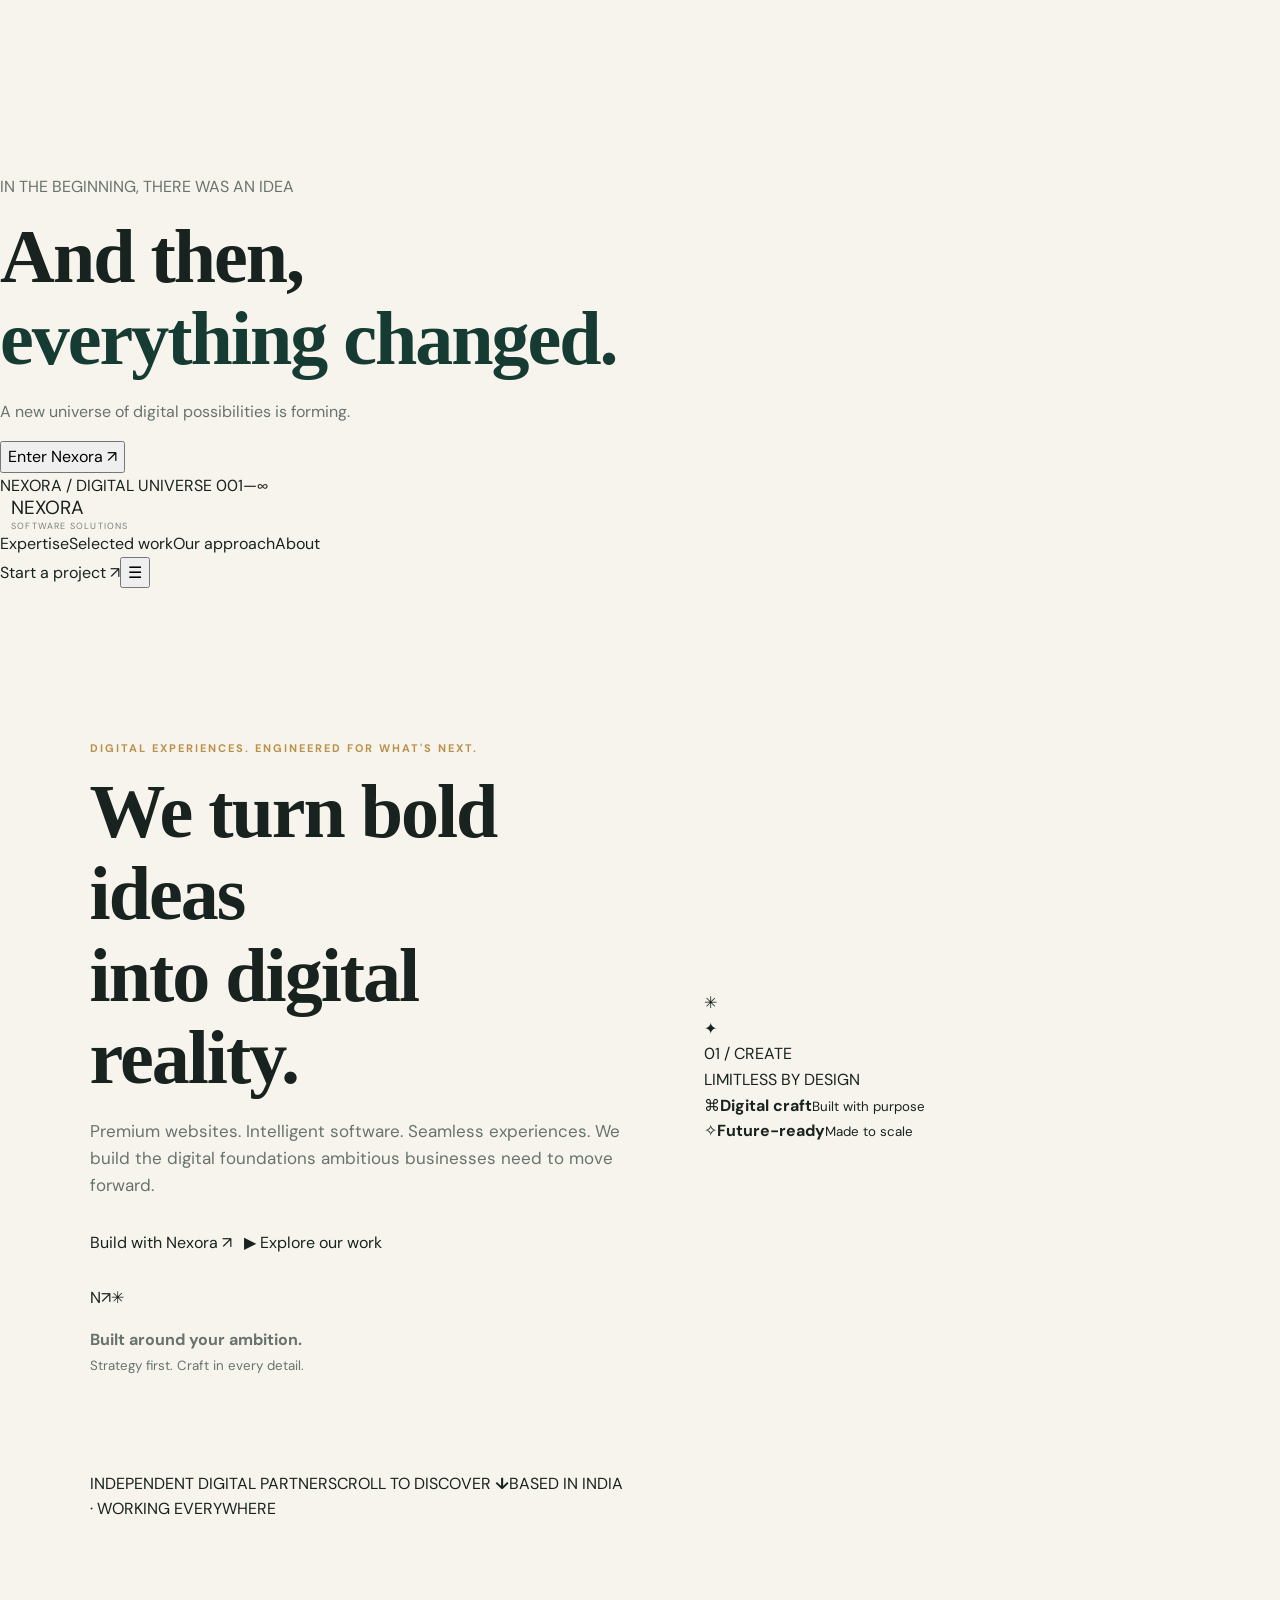
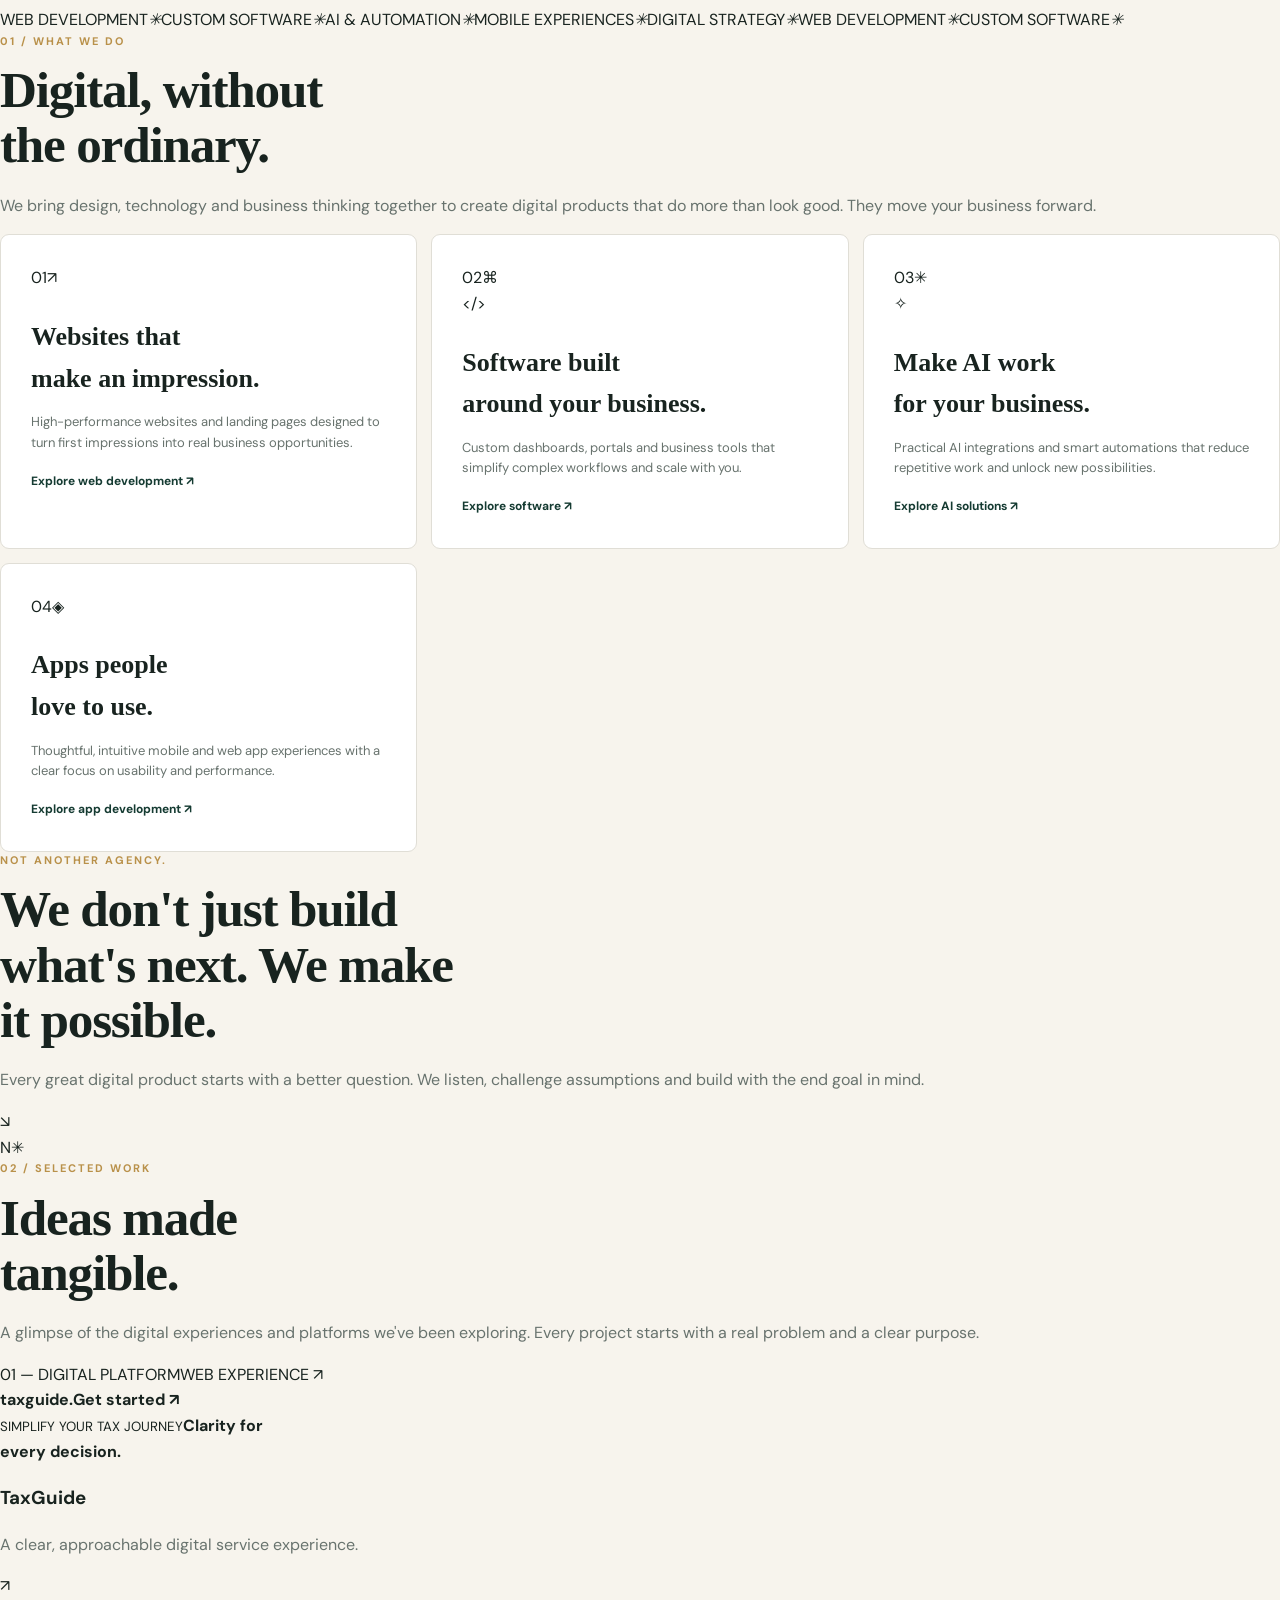
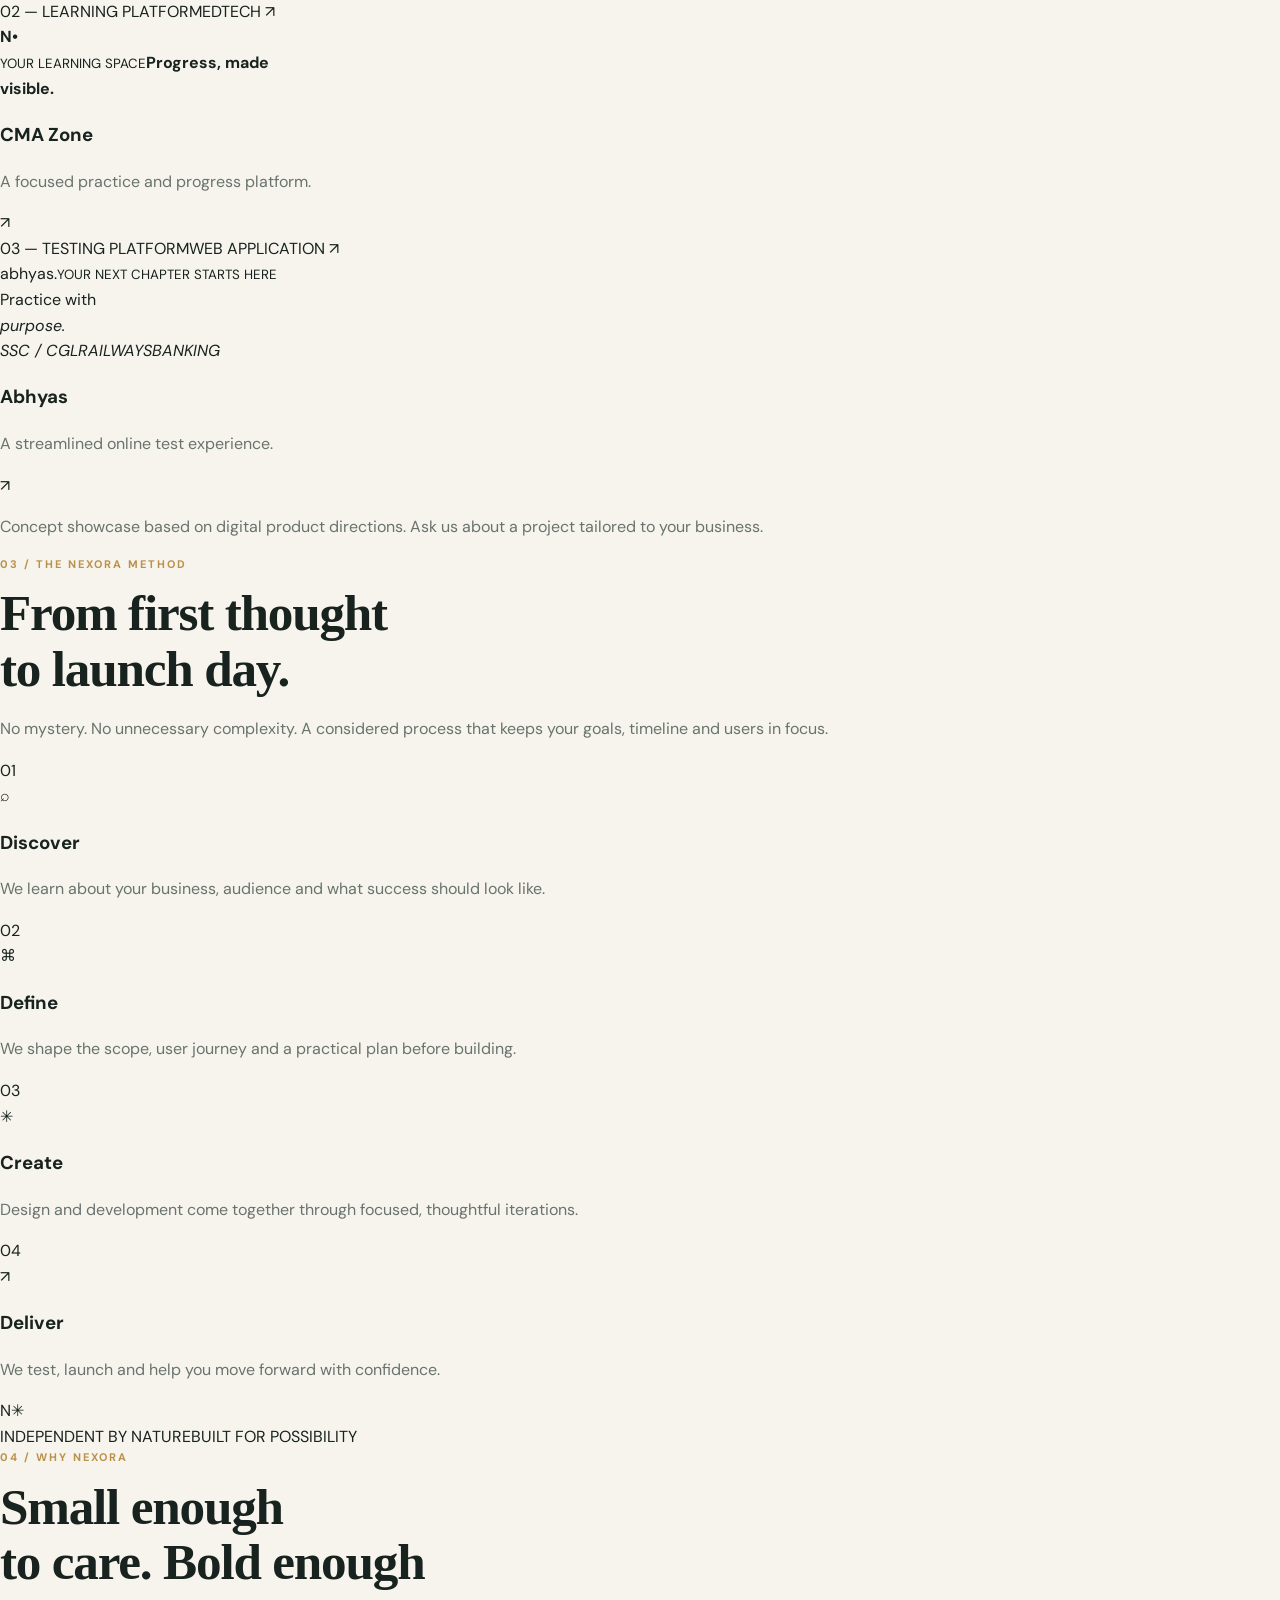
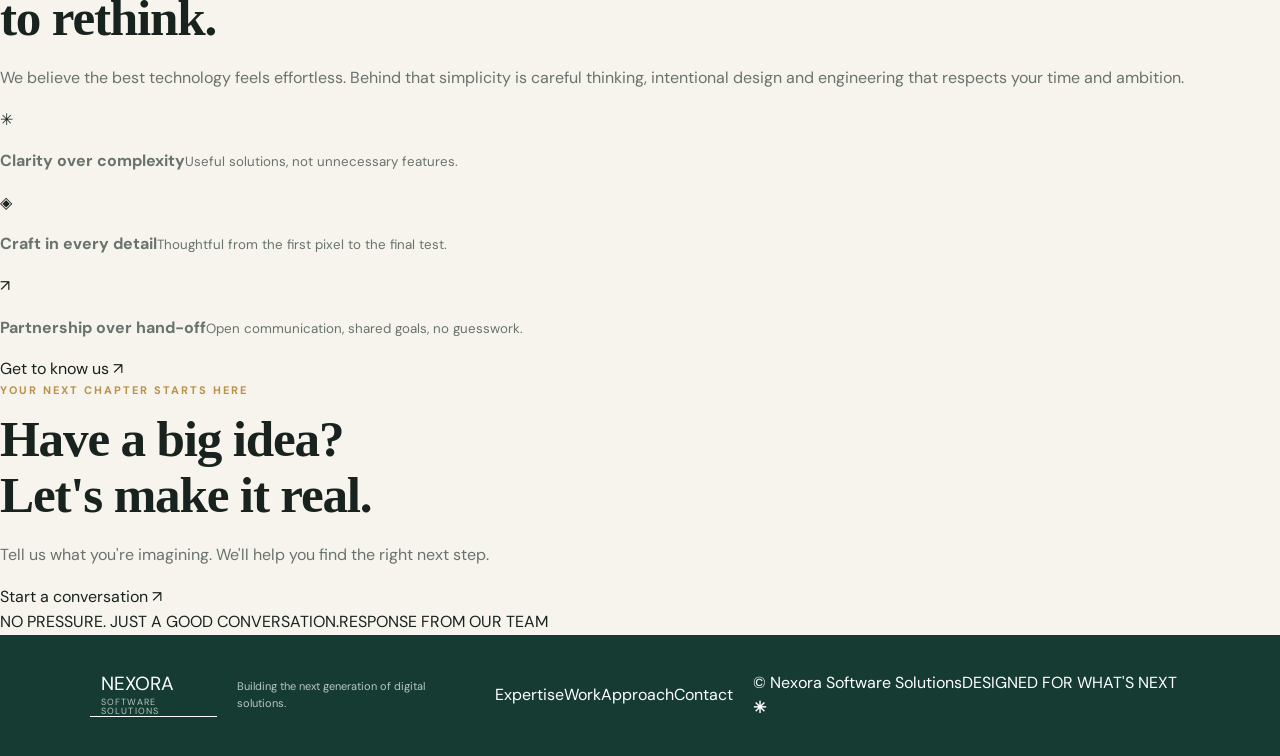
==== commit 44b34f89: "Rebrand homepage as premium Nexora Software Solutions" ====
--- a/index.html
+++ b/index.html
@@ -2,78 +2,43 @@
 <html lang="en">
 <head>
 <meta charset="utf-8"><meta name="viewport" content="width=device-width,initial-scale=1">
-<title>CA Desk — Smart Tax & Compliance</title>
-<meta name="description" content="A modern CA practice experience: find the right tax solution, prepare documents and connect with a Chartered Accountant.">
+<meta name="theme-color" content="#05070d">
+<title>Nexora Software Solutions — Build Beyond Boundaries</title>
+<meta name="description" content="Nexora Software Solutions builds premium websites, custom software, mobile experiences and AI-powered digital products for ambitious businesses.">
 <link rel="preconnect" href="https://fonts.googleapis.com"><link rel="preconnect" href="https://fonts.gstatic.com" crossorigin>
-<link href="https://fonts.googleapis.com/css2?family=DM+Sans:wght@400;500;600;700&family=Playfair+Display:wght@600;700&display=swap" rel="stylesheet">
-<link rel="stylesheet" href="style.css">
+<link href="https://fonts.googleapis.com/css2?family=DM+Sans:wght@400;500;600;700&family=Manrope:wght@400;500;600;700;800&display=swap" rel="stylesheet">
+<link rel="stylesheet" href="style.css?v=nexora-cosmic-1">
 </head>
 <body>
-<header class="nav"><a class="brand" href="#"><span class="brandmark">CA</span><span>CA <b>Desk</b><small>Chartered Accountants</small></span></a><nav><a href="#solutions">Solutions</a><a href="#services">Services</a><a href="#tools">Calculator</a><a href="#notices">Income Tax & GST Notices</a><a href="#location">Location</a><a href="#contact">Contact</a></nav><a class="admin-link" href="admin.html">Admin ↗</a><div class="theme-switcher" id="theme-switcher">
-  <div class="theme-hint" id="theme-hint"><span>✨</span> Try Different Designs</div>
-  <button class="theme-trigger" id="theme-trigger" type="button" aria-expanded="false" aria-controls="theme-menu" title="Change website design">🎨 <span>Themes</span></button>
-  <div class="theme-menu" id="theme-menu" aria-hidden="true">
-    <div class="theme-menu-title">Choose your website style</div>
-    <button class="theme-option active" data-theme-choice="editorial"><span class="theme-dot editorial-dot"></span><span><b>Editorial Luxe</b><small>Premium · Elegant · Serif-led</small></span></button>
-    <button class="theme-option" data-theme-choice="modern"><span class="theme-dot modern-dot"></span><span><b>Modern Tech</b><small>Clean · Dynamic · Rounded</small></span></button>
-    <button class="theme-option" data-theme-choice="corporate"><span class="theme-dot corporate-dot"></span><span><b>Corporate Blue</b><small>Professional · Structured · Trust</small></span></button>
-    <button class="theme-option" data-theme-choice="mono"><span class="theme-dot mono-dot"></span><span><b>Minimal Mono</b><small>Minimal · Sharp · Black & white</small></span></button>
-    <button class="theme-option" data-theme-choice="bold"><span class="theme-dot bold-dot"></span><span><b>Bold Finance</b><small>Strong · High contrast · Modern</small></span></button>
-  </div>
-</div><button class="menu" type="button" aria-label="Open options menu" title="Options menu"><span aria-hidden="true">☰</span><span class="menu-label">Options</span></button></header>
-
+<div class="cosmic-intro" id="cosmicIntro" aria-label="Nexora introduction">
+  <canvas id="universe" aria-hidden="true"></canvas><div class="intro-vignette"></div>
+  <div class="intro-copy"><div class="intro-symbol"><span></span><i></i></div><p class="intro-kicker">IN THE BEGINNING, THERE WAS AN IDEA</p><h1>And then,<br><em>everything changed.</em></h1><p class="intro-sub">A new universe of digital possibilities is forming.</p><div class="intro-progress"><span></span></div><button id="skipIntro" class="skip-intro" type="button">Enter Nexora <span>↗</span></button></div>
+  <div class="intro-corner">NEXORA / DIGITAL UNIVERSE <span>001—∞</span></div>
+</div>
+<div class="site-shell" id="siteShell">
+<header class="topbar"><a class="brand" href="#home" aria-label="Nexora home"><span class="brand-icon"><i></i><i></i><i></i></span><span>NEXORA<small>SOFTWARE SOLUTIONS</small></span></a>
+<nav class="desktop-nav" aria-label="Main navigation"><a href="#services">Expertise</a><a href="#work">Selected work</a><a href="#approach">Our approach</a><a href="#about">About</a></nav>
+<a class="nav-cta" href="#contact">Start a project <span>↗</span></a><button class="mobile-menu" id="mobileMenu" aria-label="Toggle menu" aria-expanded="false">☰</button></header>
 <main>
-<section class="hero">
-<div class="hero-copy"><div class="eyebrow">SMARTER TAX • CLEARER DECISIONS</div><h1>Don't search for a CA.<br><em>Find the right solution.</em></h1><p>Tell us what you're dealing with. CA Desk guides you to the relevant service and next step — without the usual confusion.</p>
-<div class="hero-actions"><a class="btn primary" href="#solutions">Find My Solution <span>→</span></a><a class="btn ghost" href="#contact">Talk to a CA</a></div>
-<div class="trust"><span>✓ Confidential</span><span>✓ Professional</span><span>✓ Human support</span></div></div>
-<div class="hero-visual"><img src="https://images.unsplash.com/photo-1556761175-b413da4baf72?auto=format&fit=crop&w=1200&q=85" alt="Professionals discussing business and finance"><div class="float-card"><span class="pulse"></span><div><b>CA support available</b><small>Response during business hours</small></div></div><div class="stat-card"><strong>10+</strong><span>Years of<br>experience</span></div></div>
-</section>
-
-<section class="problem" id="solutions"><div class="section-head"><span class="eyebrow">01 / FIND YOUR ROUTE</span><h2>What brings you here today?</h2><p>Choose the situation closest to yours. We'll take you to a practical next step.</p></div>
-<div class="choice-grid">
-<button class="choice" data-route="tax"><span>₹</span><b>I have a tax problem</b><small>ITR, notice, TDS or tax planning</small><i>→</i></button>
-<button class="choice" data-route="gst"><span>GST</span><b>I need GST help</b><small>Registration, returns or notice</small><i>→</i></button>
-<button class="choice" data-route="business"><span>↗</span><b>I'm starting a business</b><small>Setup, registrations and compliance</small><i>→</i></button>
-<button class="choice" data-route="accounts"><span>▤</span><b>My accounts need help</b><small>Bookkeeping, MIS and audit</small><i>→</i></button>
+<section class="hero" id="home"><div class="hero-stars" aria-hidden="true"></div><div class="hero-grid"></div><div class="hero-copy"><div class="eyebrow"><span class="live-dot"></span> DIGITAL EXPERIENCES. ENGINEERED FOR WHAT'S NEXT.</div><h1>We turn bold ideas<br>into <span class="gradient-text">digital reality.</span></h1><p class="hero-lede">Premium websites. Intelligent software. Seamless experiences. We build the digital foundations ambitious businesses need to move forward.</p><div class="hero-actions"><a class="button button-primary" href="#contact">Build with Nexora <span>↗</span></a><a class="button button-quiet" href="#work"><span class="play-icon">▶</span> Explore our work</a></div><div class="hero-proof"><div class="proof-avatars"><span>N</span><span>↗</span><span>✳</span></div><p><strong>Built around your ambition.</strong><br><small>Strategy first. Craft in every detail.</small></p></div></div>
+<div class="hero-art" aria-label="Abstract 3D luminous digital universe"><div class="orbit orbit-one"></div><div class="orbit orbit-two"></div><div class="orbit orbit-three"></div><div class="planet planet-main"><div class="planet-glow"></div><div class="planet-continent"></div></div><div class="planet planet-small"></div><div class="planet planet-moon"></div><div class="art-cross cross-one">✳</div><div class="art-cross cross-two">✦</div><div class="art-label label-top"><span>01 / CREATE</span><i></i></div><div class="art-label label-bottom"><i></i><span>LIMITLESS BY DESIGN</span></div><div class="floating-chip chip-one"><span class="chip-icon">⌘</span><span><b>Digital craft</b><small>Built with purpose</small></span></div><div class="floating-chip chip-two"><span class="chip-icon">✧</span><span><b>Future-ready</b><small>Made to scale</small></span></div></div>
+<div class="hero-bottom"><span>INDEPENDENT DIGITAL PARTNER</span><span class="scroll-cue">SCROLL TO DISCOVER <b>↓</b></span><span>BASED IN INDIA · WORKING EVERYWHERE</span></div></section>
+<section class="marquee" aria-label="Our capabilities"><div class="marquee-track"><span>WEB DEVELOPMENT</span><i>✳</i><span>CUSTOM SOFTWARE</span><i>✳</i><span>AI & AUTOMATION</span><i>✳</i><span>MOBILE EXPERIENCES</span><i>✳</i><span>DIGITAL STRATEGY</span><i>✳</i><span>WEB DEVELOPMENT</span><i>✳</i><span>CUSTOM SOFTWARE</span><i>✳</i></div></section>
+<section class="section services-section" id="services"><div class="section-intro"><div><div class="eyebrow">01 / WHAT WE DO</div><h2>Digital, without<br><span class="muted-heading">the ordinary.</span></h2></div><p>We bring design, technology and business thinking together to create digital products that do more than look good. They move your business forward.</p></div>
+<div class="service-grid"><article class="service-card service-featured"><div class="card-top"><span class="service-number">01</span><span class="service-glyph">↗</span></div><div class="service-illustration browser-illustration"><div class="browser-top"><i></i><i></i><i></i><span></span></div><div class="browser-body"><div class="browser-lines"><b></b><b></b><i></i><i></i></div><div class="browser-orb"></div></div></div><h3>Websites that<br>make an impression.</h3><p>High-performance websites and landing pages designed to turn first impressions into real business opportunities.</p><a href="#contact" class="text-link">Explore web development <span>↗</span></a></article>
+<article class="service-card"><div class="card-top"><span class="service-number">02</span><span class="service-glyph">⌘</span></div><div class="service-illustration code-illustration"><span>&lt;/&gt;</span><i></i><b></b><em></em></div><h3>Software built<br>around your business.</h3><p>Custom dashboards, portals and business tools that simplify complex workflows and scale with you.</p><a href="#contact" class="text-link">Explore software <span>↗</span></a></article>
+<article class="service-card"><div class="card-top"><span class="service-number">03</span><span class="service-glyph">✳</span></div><div class="service-illustration ai-illustration"><div class="ai-core">✧</div><i></i><i></i><i></i><i></i></div><h3>Make AI work<br>for your business.</h3><p>Practical AI integrations and smart automations that reduce repetitive work and unlock new possibilities.</p><a href="#contact" class="text-link">Explore AI solutions <span>↗</span></a></article>
+<article class="service-card"><div class="card-top"><span class="service-number">04</span><span class="service-glyph">◈</span></div><div class="service-illustration app-illustration"><div class="phone-frame"><div></div><b></b><i></i><i></i><span></span></div><div class="phone-orb"></div></div><h3>Apps people<br>love to use.</h3><p>Thoughtful, intuitive mobile and web app experiences with a clear focus on usability and performance.</p><a href="#contact" class="text-link">Explore app development <span>↗</span></a></article></div></section>
+<section class="manifesto"><div class="manifesto-noise"></div><div class="manifesto-content"><div class="eyebrow">NOT ANOTHER AGENCY.</div><h2>We don't just build<br>what's next. <span>We make<br>it possible.</span></h2><div class="manifesto-bottom"><p>Every great digital product starts with a better question. We listen, challenge assumptions and build with the end goal in mind.</p><a class="circle-link" href="#approach" aria-label="Discover our approach">↘</a></div></div><div class="manifesto-orb" aria-hidden="true"><div class="orb-ring"></div><div class="orb-ring"></div><div class="orb-ring"></div><div class="orb-center">N<span>✳</span></div></div></section>
+<section class="section work-section" id="work"><div class="section-intro"><div><div class="eyebrow">02 / SELECTED WORK</div><h2>Ideas made<br><span class="muted-heading">tangible.</span></h2></div><p>A glimpse of the digital experiences and platforms we've been exploring. Every project starts with a real problem and a clear purpose.</p></div>
+<div class="work-grid"><a class="work-card work-tax" href="#contact"><div class="work-meta"><span>01 — DIGITAL PLATFORM</span><span>WEB EXPERIENCE ↗</span></div><div class="mock-window tax-window"><div class="mock-nav"><b>taxguide<span>.</span></b><i></i><i></i><i></i><strong>Get started ↗</strong></div><div class="mock-hero"><small>SIMPLIFY YOUR TAX JOURNEY</small><b>Clarity for<br>every decision.</b><div class="mock-button"></div><div class="mock-shape"></div></div></div><div class="work-caption"><div><h3>TaxGuide</h3><p>A clear, approachable digital service experience.</p></div><span class="work-arrow">↗</span></div></a>
+<a class="work-card work-cma" href="#contact"><div class="work-meta"><span>02 — LEARNING PLATFORM</span><span>EDTECH ↗</span></div><div class="mock-window cma-window"><div class="cma-sidebar"><b>N<span>•</span></b><i></i><i></i><i></i><i></i></div><div class="cma-content"><small>YOUR LEARNING SPACE</small><b>Progress, made<br>visible.</b><div class="cma-stats"><span></span><span></span><span></span></div><div class="cma-bars"><i></i><i></i><i></i><i></i><i></i><i></i><i></i></div></div></div><div class="work-caption"><div><h3>CMA Zone</h3><p>A focused practice and progress platform.</p></div><span class="work-arrow">↗</span></div></a>
+<a class="work-card work-abhyas" href="#contact"><div class="work-meta"><span>03 — TESTING PLATFORM</span><span>WEB APPLICATION ↗</span></div><div class="mock-window abhyas-window"><div class="abhyas-head"><span>abhyas<span class="abhyas-dot">.</span></span><small>YOUR NEXT CHAPTER STARTS HERE</small></div><div class="abhyas-big">Practice with<br><em>purpose.</em></div><div class="abhyas-cards"><i>SSC / CGL</i><i>RAILWAYS</i><i>BANKING</i></div></div><div class="work-caption"><div><h3>Abhyas</h3><p>A streamlined online test experience.</p></div><span class="work-arrow">↗</span></div></a></div><p class="work-note">Concept showcase based on digital product directions. Ask us about a project tailored to your business.</p></section>
+<section class="approach-section" id="approach"><div class="section"><div class="section-intro"><div><div class="eyebrow">03 / THE NEXORA METHOD</div><h2>From first thought<br>to <span class="muted-heading">launch day.</span></h2></div><p>No mystery. No unnecessary complexity. A considered process that keeps your goals, timeline and users in focus.</p></div><div class="process-grid"><article><span>01</span><div class="process-icon">⌕</div><h3>Discover</h3><p>We learn about your business, audience and what success should look like.</p></article><article><span>02</span><div class="process-icon">⌘</div><h3>Define</h3><p>We shape the scope, user journey and a practical plan before building.</p></article><article><span>03</span><div class="process-icon">✳</div><h3>Create</h3><p>Design and development come together through focused, thoughtful iterations.</p></article><article><span>04</span><div class="process-icon">↗</div><h3>Deliver</h3><p>We test, launch and help you move forward with confidence.</p></article></div></div></section>
+<section class="about-section section" id="about"><div class="about-visual"><div class="about-grid"></div><div class="about-monogram">N<span>✳</span></div><div class="about-orbit"></div><div class="about-caption"><span>INDEPENDENT BY NATURE</span><span>BUILT FOR POSSIBILITY</span></div></div><div class="about-copy"><div class="eyebrow">04 / WHY NEXORA</div><h2>Small enough<br>to care. <span class="muted-heading">Bold enough<br>to rethink.</span></h2><p>We believe the best technology feels effortless. Behind that simplicity is careful thinking, intentional design and engineering that respects your time and ambition.</p><div class="principles"><div><span>✳</span><p><b>Clarity over complexity</b><small>Useful solutions, not unnecessary features.</small></p></div><div><span>◈</span><p><b>Craft in every detail</b><small>Thoughtful from the first pixel to the final test.</small></p></div><div><span>↗</span><p><b>Partnership over hand-off</b><small>Open communication, shared goals, no guesswork.</small></p></div></div><a href="#contact" class="text-link">Get to know us <span>↗</span></a></div></section>
+<section class="cta-section" id="contact"><div class="cta-glow"></div><div class="eyebrow"><span class="live-dot"></span> YOUR NEXT CHAPTER STARTS HERE</div><h2>Have a big idea?<br><span>Let's make it real.</span></h2><p>Tell us what you're imagining. We'll help you find the right next step.</p><a class="button button-primary cta-button" href="mailto:rohit.fcg123@gmail.com?subject=Nexora%20Software%20Solutions%20-%20Project%20Enquiry">Start a conversation <span>↗</span></a><div class="cta-foot"><span>NO PRESSURE. JUST A GOOD CONVERSATION.</span><span>RESPONSE FROM OUR TEAM</span></div></section>
+</main>
+<footer class="footer"><a class="brand footer-brand" href="#home"><span class="brand-icon"><i></i><i></i><i></i></span><span>NEXORA<small>SOFTWARE SOLUTIONS</small></span></a><p>Building the next generation of digital solutions.</p><div class="footer-links"><a href="#services">Expertise</a><a href="#work">Work</a><a href="#approach">Approach</a><a href="#contact">Contact</a></div><div class="footer-bottom"><span>© <span id="year"></span> Nexora Software Solutions</span><span>DESIGNED FOR WHAT'S NEXT <b>✳</b></span></div></footer>
 </div>
-<div id="route-result" class="route-result hidden"></div></section>
-
-<section class="feature-band"><div><span class="eyebrow">THE DIFFERENCE</span><h2>From “What do I do?”<br>to “Here is my next step.”</h2></div><div class="feature-list"><div><b>01</b><span><strong>Problem finder</strong>Explain your situation in plain language.</span></div><div><b>02</b><span><strong>Practical checklist</strong>Know what to prepare before you contact us.</span></div><div><b>03</b><span><strong>Human follow-up</strong>Your request lands directly in the CA's lead desk.</span></div></div></section>
-
-<section id="services" class="services"><div class="section-head"><span class="eyebrow">02 / SERVICES</span><h2>Professional work, made simple.</h2></div><div class="service-grid">
-<article><span>01</span><h3>Income Tax</h3><p>ITR filing, tax planning, notices and assessments.</p><a href="#contact">Get help →</a></article>
-<article><span>02</span><h3>GST</h3><p>Registration, returns, reconciliations and notices.</p><a href="#contact">Get help →</a></article>
-<article><span>03</span><h3>Audit & Assurance</h3><p>Statutory, internal and tax audit support.</p><a href="#contact">Get help →</a></article>
-<article><span>04</span><h3>Business Compliance</h3><p>Company, LLP, TDS and ongoing compliance.</p><a href="#contact">Get help →</a></article>
-<article><span>05</span><h3>Accounting</h3><p>Bookkeeping, MIS reporting and financial support.</p><a href="#contact">Get help →</a></article>
-<article><span>06</span><h3>Business Advisory</h3><p>Practical financial and compliance decisions for growth.</p><a href="#contact">Get help →</a></article>
-</div></section>
-
-<section id="tools" class="tools-section"><div class="section-head"><span class="eyebrow">03 / SELF-SERVICE TOOLS</span><h2>Calculate, check & prepare.</h2><p>Useful first-step tools for tax and GST. Final filing/classification should be verified for the actual facts.</p></div><div class="tools-grid">
-<div class="tool-card"><div class="tool-icon">₹</div><h3>Income Tax Calculator</h3><p>First tell us what type of income you have. The calculator will not apply normal slab rates to special-rate income automatically.</p><div class="tool-fields"><select id="tax-regime"><option value="new">New Tax Regime</option><option value="old">Old Tax Regime</option></select><select id="tax-income-type"><option value="">Select income type</option><option value="salary">Salary / Pension</option><option value="non-salary">Interest / Rent / Other non-salary income</option><option value="business">Business / Profession</option><option value="capital">Capital Gains</option><option value="special">Special-rate income</option><option value="lottery">Lottery / Betting / Gambling winnings</option></select><div id="tax-income-fields"></div><div id="tax-capital-fields"></div><input id="tax-deduction" type="number" min="0" placeholder="Eligible deductions / exemptions (₹)"><button class="btn primary" id="tax-calc">Calculate tax →</button></div><div id="tax-result" class="tool-result"></div><small class="tool-note">Estimate only. Capital gains and special-rate income require section/asset details; lottery and similar winnings are taxed under special provisions, not ordinary slabs.</small></div>
-<div class="tool-card"><div class="tool-icon">GST</div><h3>HSN & GST Rate Finder</h3><p>Search common product descriptions or enter an HSN heading to see a reference rate.</p><div class="tool-fields"><input id="hsn-query" placeholder="e.g. kulfi, maize seeds, 2105"><button class="btn primary" id="hsn-search">Find HSN & GST →</button></div><div id="hsn-result" class="tool-result"></div><a class="official-link" href="https://cbic-gst.gov.in/gst-goods-services-rates.html" target="_blank" rel="noopener">Open official CBIC GST rate table ↗</a><small class="tool-note">Reference tool only. Confirm the exact classification/rate on the official GST system before invoicing or filing.</small></div>
-</div></section>
-
-<section class="notices" id="notices">
-<div class="section-head"><span class="eyebrow">04 / DEPARTMENT UPDATES</span><h2>Income Tax & GST notices, automatically updated.</h2><p>Latest public updates are collected from official Income Tax Department and CBIC sources.</p></div>
-<div class="notice-toolbar"><div class="notice-tabs"><button class="notice-tab active" data-notice-filter="all">All</button><button class="notice-tab" data-notice-filter="income-tax">Income Tax</button><button class="notice-tab" data-notice-filter="gst">GST</button></div><span id="notice-status">Checking official sources…</span></div>
-<div id="notice-list" class="notice-list"><div class="notice-loading">Loading latest department updates…</div></div>
-<div class="notice-footer"><a class="official-link" href="https://www.incometax.gov.in/iec/foportal/latest-news" target="_blank" rel="noopener">Income Tax Department ↗</a><a class="official-link" href="https://cbic-gst.gov.in/" target="_blank" rel="noopener">CBIC GST ↗</a></div>
-<small class="tool-note">Automatic update covers publicly accessible notices/updates. It does not access taxpayer-specific notices inside a login account.</small>
-</section>
-
-<section class="calendar"><div><span class="eyebrow">05 / COMPLIANCE CALENDAR</span><h2>More than just TDS.</h2><p>A starter compliance calendar covering common Income Tax and GST dates. Exact due dates can vary by taxpayer, filing frequency, notifications and extensions.</p></div><div class="deadline"><div><span>MONTHLY</span><strong>07</strong></div><section><b>TDS payment</b><small>Generally by the 7th of the following month; March has a separate rule.</small></section><em>Tax</em></div><div class="deadline"><div><span>MONTHLY</span><strong>11</strong></div><section><b>GSTR-1</b><small>Common monthly-filer timeline</small></section><em>GST</em></div><div class="deadline"><div><span>MONTHLY</span><strong>20</strong></div><section><b>GSTR-3B</b><small>Common monthly-filer timeline</small></section><em>GST</em></div><div class="deadline"><div><span>JUN</span><strong>15</strong></div><section><b>Advance Tax</b><small>First instalment</small></section><em>Tax</em></div><div class="deadline"><div><span>SEP</span><strong>15</strong></div><section><b>Advance Tax</b><small>Second instalment</small></section><em>Tax</em></div><div class="deadline"><div><span>DEC</span><strong>15</strong></div><section><b>Advance Tax</b><small>Third instalment</small></section><em>Tax</em></div><div class="deadline"><div><span>MAR</span><strong>15</strong></div><section><b>Advance Tax</b><small>Fourth instalment</small></section><em>Tax</em></div><div class="deadline"><div><span>QUARTERLY</span><strong>31</strong></div><section><b>TDS return</b><small>Jul 31 · Oct 31 · Jan 31 · May 31</small></section><em>Tax</em></div></section>
-
-<section class="ask" id="ask-ca"><div><span class="eyebrow">06 / ASK A CA</span><h2>Have a question?<br>Send it to the desk.</h2><p>No complicated form. Just tell the CA what you need to know.</p></div><form id="question-form"><input name="name" placeholder="Your name" required><input name="phone" placeholder="Phone number" required><textarea name="question" placeholder="What do you want to ask?" required></textarea><button class="btn light" type="submit">Send question →</button><small id="question-msg"></small></form></section>
-
-<section class="about"><div class="about-photo"><img src="https://images.unsplash.com/photo-1551836022-d5d88e9218df?auto=format&fit=crop&w=1000&q=85" alt="Business advisory meeting"></div><div><span class="eyebrow">07 / THE FIRM</span><h2>Professional advice should feel human.</h2><p>This demo is designed for a real CA firm: the firm can replace this content, add its own team, credentials, services and proof from the admin portal.</p><div class="proof"><b>500+<small>Clients assisted</small></b><b>10+<small>Years experience</small></b><b>98%<small>Client satisfaction</small></b></div></div></section>
-
-<section id="contact" class="contact"><div><span class="eyebrow">08 / START A CONVERSATION</span><h2>Let's solve the problem,<br>not just file the form.</h2><p>Send your requirement and the CA team can follow up from the admin lead desk.</p><div class="contact-links"><a href="tel:+919999999999">☎ +91 99999 99999</a><a href="mailto:hello@cadesk.example">✉ hello@cadesk.example</a><a href="https://wa.me/919999999999">◉ WhatsApp us</a></div></div>
-<form id="lead-form"><div class="two"><input name="name" placeholder="Full name" required><input name="phone" placeholder="Phone number" required></div><input name="email" type="email" placeholder="Email address"><select name="service"><option>Income Tax</option><option>GST</option><option>Audit & Assurance</option><option>Business Compliance</option><option>Accounting</option><option>Other</option></select><textarea name="message" placeholder="Tell us briefly what you need" required></textarea><button class="btn primary" type="submit">Request consultation →</button><small id="lead-msg"></small></form></section>
-</main>
-<section class="location-section" id="location"><div class="section-head"><span class="eyebrow">09 / OFFICE LOCATION</span><h2>Find the CA Desk office.</h2><p>Demo location shown for presentation purposes: Park Street, Kolkata. The final client address can be replaced later.</p></div><div class="location-grid"><div class="location-info"><div class="location-pin">⌖</div><h3>CA Desk — Kolkata Office</h3><p>Park Street, Kolkata, West Bengal — 700016</p><span class="demo-badge">DEMO LOCATION</span><a class="btn primary" href="https://www.openstreetmap.org/?mlat=22.5535&mlon=88.3520#map=17/22.5535/88.3520" target="_blank" rel="noopener">Open Map ↗</a><a class="btn ghost" href="https://www.google.com/maps/search/?api=1&query=Park+Street+Kolkata" target="_blank" rel="noopener">Get Directions ↗</a></div><a class="mini-map-card" href="https://www.google.com/maps/search/?api=1&query=Park+Street+Kolkata" target="_blank" rel="noopener" aria-label="Open Park Street Kolkata map"><iframe title="Park Street Kolkata demo map" src="https://www.openstreetmap.org/export/embed.html?bbox=88.346%2C22.549%2C88.358%2C22.558&layer=mapnik&marker=22.5535%2C88.3520" loading="lazy"></iframe><span class="mini-map-pin">●</span><span class="mini-map-label">Park Street, Kolkata</span><span class="mini-map-open">Open full map ↗</span></a></div></section>
-
-<footer><div class="brand"><span class="brandmark">CA</span><span>CA <b>Desk</b><small>Demo practice website</small></span></div><p>© 2026 CA Desk Demo · Built as a reusable CA practice platform.</p><a href="admin.html">Admin Portal ↗</a></footer>
-<div class="ai-widget" id="ai-widget"><button class="ai-fab" id="ai-fab" aria-label="Open CA Desk AI assistant"><span class="ai-spark">✦</span><span>Ask CA AI</span></button><div class="ai-panel" id="ai-panel" aria-hidden="true"><div class="ai-head"><div><b>CA Desk AI</b><small>Tax & compliance assistant</small></div><button id="ai-close" aria-label="Close">×</button></div><div class="ai-messages" id="ai-messages"><div class="ai-msg bot">Hi! I can help you understand which CA service you may need. What are you dealing with?</div><div class="ai-suggestions"><button data-ai="GST registration">GST registration</button><button data-ai="Income tax return">Income tax return</button><button data-ai="Tax notice">Tax notice</button><button data-ai="Business setup">Business setup</button></div></div><form class="ai-input" id="ai-form"><input id="ai-text" autocomplete="off" placeholder="Ask a tax question..." required><button type="submit">↑</button></form><div class="ai-disclaimer">AI guidance is general information, not a substitute for professional advice.</div></div></div><script src="script.js"></script>
+<script src="script.js?v=nexora-cosmic-1"></script>
 </body></html>
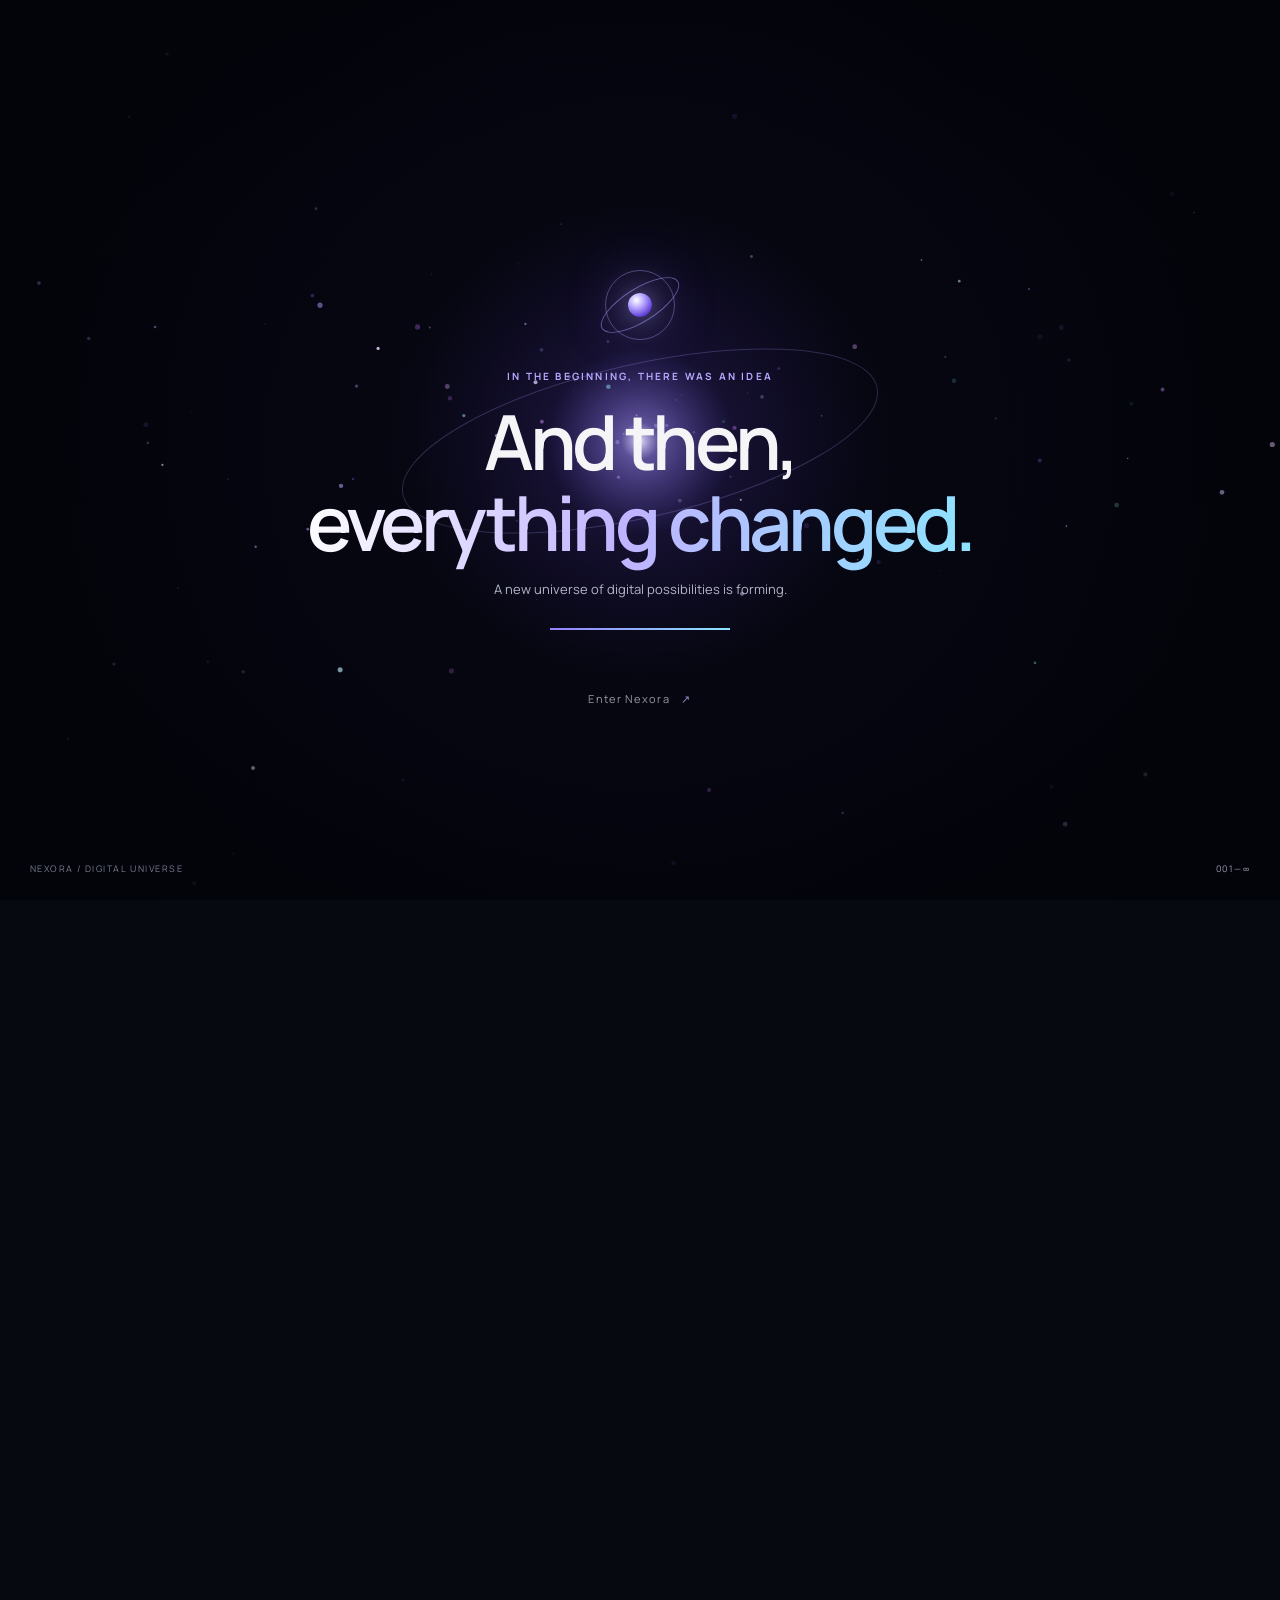
==== commit ca2ad5a2: "Add detailed custom business software solutions" ====
--- a/index.html
+++ b/index.html
@@ -7,7 +7,7 @@
 <meta name="description" content="Nexora Software Solutions builds premium websites, custom software, mobile experiences and AI-powered digital products for ambitious businesses.">
 <link rel="preconnect" href="https://fonts.googleapis.com"><link rel="preconnect" href="https://fonts.gstatic.com" crossorigin>
 <link href="https://fonts.googleapis.com/css2?family=DM+Sans:wght@400;500;600;700&family=Manrope:wght@400;500;600;700;800&display=swap" rel="stylesheet">
-<link rel="stylesheet" href="style.css?v=nexora-cosmic-1">
+<link rel="stylesheet" href="style.css?v=nexora-business-suite-2">
 </head>
 <body>
 <div class="cosmic-intro" id="cosmicIntro" aria-label="Nexora introduction">
@@ -17,7 +17,7 @@
 </div>
 <div class="site-shell" id="siteShell">
 <header class="topbar"><a class="brand" href="#home" aria-label="Nexora home"><span class="brand-icon"><i></i><i></i><i></i></span><span>NEXORA<small>SOFTWARE SOLUTIONS</small></span></a>
-<nav class="desktop-nav" aria-label="Main navigation"><a href="#services">Expertise</a><a href="#work">Selected work</a><a href="#approach">Our approach</a><a href="#about">About</a></nav>
+<nav class="desktop-nav" aria-label="Main navigation"><a href="#services">Expertise</a><a href="#business-solutions">Business solutions</a><a href="#work">Selected work</a><a href="#approach">Our approach</a><a href="#about">About</a></nav>
 <a class="nav-cta" href="#contact">Start a project <span>↗</span></a><button class="mobile-menu" id="mobileMenu" aria-label="Toggle menu" aria-expanded="false">☰</button></header>
 <main>
 <section class="hero" id="home"><div class="hero-stars" aria-hidden="true"></div><div class="hero-grid"></div><div class="hero-copy"><div class="eyebrow"><span class="live-dot"></span> DIGITAL EXPERIENCES. ENGINEERED FOR WHAT'S NEXT.</div><h1>We turn bold ideas<br>into <span class="gradient-text">digital reality.</span></h1><p class="hero-lede">Premium websites. Intelligent software. Seamless experiences. We build the digital foundations ambitious businesses need to move forward.</p><div class="hero-actions"><a class="button button-primary" href="#contact">Build with Nexora <span>↗</span></a><a class="button button-quiet" href="#work"><span class="play-icon">▶</span> Explore our work</a></div><div class="hero-proof"><div class="proof-avatars"><span>N</span><span>↗</span><span>✳</span></div><p><strong>Built around your ambition.</strong><br><small>Strategy first. Craft in every detail.</small></p></div></div>
@@ -29,6 +29,17 @@
 <article class="service-card"><div class="card-top"><span class="service-number">02</span><span class="service-glyph">⌘</span></div><div class="service-illustration code-illustration"><span>&lt;/&gt;</span><i></i><b></b><em></em></div><h3>Software built<br>around your business.</h3><p>Custom dashboards, portals and business tools that simplify complex workflows and scale with you.</p><a href="#contact" class="text-link">Explore software <span>↗</span></a></article>
 <article class="service-card"><div class="card-top"><span class="service-number">03</span><span class="service-glyph">✳</span></div><div class="service-illustration ai-illustration"><div class="ai-core">✧</div><i></i><i></i><i></i><i></i></div><h3>Make AI work<br>for your business.</h3><p>Practical AI integrations and smart automations that reduce repetitive work and unlock new possibilities.</p><a href="#contact" class="text-link">Explore AI solutions <span>↗</span></a></article>
 <article class="service-card"><div class="card-top"><span class="service-number">04</span><span class="service-glyph">◈</span></div><div class="service-illustration app-illustration"><div class="phone-frame"><div></div><b></b><i></i><i></i><span></span></div><div class="phone-orb"></div></div><h3>Apps people<br>love to use.</h3><p>Thoughtful, intuitive mobile and web app experiences with a clear focus on usability and performance.</p><a href="#contact" class="text-link">Explore app development <span>↗</span></a></article></div></section>
+<section class="business-solutions section" id="business-solutions"><div class="section-intro"><div><div class="eyebrow">02 / BUILT FOR REAL BUSINESSES</div><h2>Everyday problems.<br><span class="muted-heading">Remarkable software.</span></h2></div><p>From a local restaurant to a growing company, we create practical digital tools around the way you actually work. Choose a starting point—or combine features into one connected system.</p></div>
+<div class="solution-grid">
+<article class="solution-card restaurant-solution"><div class="solution-top"><span class="solution-tag">FOR RESTAURANTS & CLOUD KITCHENS</span><span class="solution-index">01 / ORDER</span></div><div class="solution-art restaurant-art"><div class="restaurant-phone"><div class="r-phone-top">NEXORA <span>☰</span></div><div class="food-hero"><span>MADE FRESH.<br>DELIVERED FAST.</span><i>✦</i></div><div class="food-line"></div><div class="food-line short"></div><div class="food-items"><i></i><i></i><i></i></div><div class="food-cta">Order now ↗</div></div><div class="delivery-orbit">↗</div><div class="delivery-pin">●</div></div><h3>Your own restaurant<br>ordering & delivery app.</h3><p>Take orders directly from customers instead of depending only on third-party platforms. Your brand, your menu, your customer relationship.</p><div class="feature-pills"><span>Online menu</span><span>Cart & checkout</span><span>Order status</span><span>Delivery zones</span><span>Coupons</span><span>Admin dashboard</span></div><a class="text-link" href="#contact" data-interest="Restaurant ordering and delivery system">Build my restaurant system <span>↗</span></a></article>
+<article class="solution-card accounting-solution"><div class="solution-top"><span class="solution-tag">FOR BUSINESSES & PROFESSIONALS</span><span class="solution-index">02 / CONTROL</span></div><div class="solution-art accounting-art"><div class="account-window"><div class="account-sidebar"><b>N.</b><i></i><i></i><i></i><i></i></div><div class="account-main"><small>BUSINESS OVERVIEW</small><b>Know your numbers.</b><div class="account-metrics"><span><small>REVENUE</small><b>₹ 4,82,500</b><i>↗ 12.8%</i></span><span><small>EXPENSES</small><b>₹ 1,26,400</b><i>Within budget</i></span></div><div class="account-chart"><i></i><i></i><i></i><i></i><i></i><i></i><i></i><i></i><i></i><i></i><i></i></div></div></div><div class="custom-stamp">MADE<br>FOR YOU</div></div><h3>Accounting software.<br>Your rules. Your workflow.</h3><p>Not a one-size-fits-all package. Tell us what you want to track, approve, calculate or report—we can build a tailored accounting system around your process.</p><div class="feature-pills"><span>Sales & purchases</span><span>Receivables/payables</span><span>Cash & bank</span><span>Inventory</span><span>GST-ready reports</span><span>Custom dashboards</span><span>Roles & approvals</span><span>Excel/PDF exports</span></div><div class="custom-note"><span>＋</span><p><b>Add what you need. Remove what you don't.</b><small>Custom fields, formulas, reports, workflows and user permissions can be scoped for your business.</small></p></div><a class="text-link" href="#contact" data-interest="Custom accounting software">Design my accounting software <span>↗</span></a></article>
+<article class="solution-card business-web-solution"><div class="solution-top"><span class="solution-tag">FOR LOCAL SHOPS & SERVICE BUSINESSES</span><span class="solution-index">03 / GROW</span></div><div class="solution-art business-web-art"><div class="web-browser"><div class="web-browser-top"><i></i><i></i><i></i><span>yourbusiness.in</span></div><div class="web-browser-body"><small>YOUR BUSINESS, ONLINE</small><b>Make your<br>first impression<br><em>count.</em></b><div class="web-mini-button"></div><div class="web-mini-orb"></div></div></div><div class="web-floating-card"><span>↗</span><b>New enquiry</b><small>Ready for follow-up</small></div></div><h3>A website that brings<br>you real enquiries.</h3><p>Showcase your services, products, location and customer reviews with a polished website designed to turn visitors into enquiries and bookings.</p><div class="feature-pills"><span>Mobile-first design</span><span>WhatsApp enquiry</span><span>Contact forms</span><span>Google Maps</span><span>SEO foundations</span><span>Admin updates</span></div><a class="text-link" href="#contact" data-interest="Business website and lead generation">Build my business website <span>↗</span></a></article>
+<article class="solution-card expense-solution"><div class="solution-top"><span class="solution-tag">FOR PERSONAL FINANCE</span><span class="solution-index">04 / TRACK</span></div><div class="solution-art expense-art"><div class="expense-phone"><div class="expense-greeting">Your money,<br><b>in perspective.</b></div><div class="expense-balance"><small>TOTAL BALANCE</small><b>₹ 38,450</b><span>↑ 8.4% this month</span></div><div class="expense-bars"><i></i><i></i><i></i><i></i><i></i><i></i><i></i></div><div class="expense-row"><i>↗</i><span>Food & dining</span><b>₹ 2,450</b></div><div class="expense-row"><i>⌂</i><span>Home & bills</span><b>₹ 8,000</b></div></div><div class="expense-ring"><span>₹</span></div></div><h3>A personal expense manager<br>that fits your life.</h3><p>Track spending, set budgets, plan savings and understand where your money goes—with categories and reports you can personalize.</p><div class="feature-pills"><span>Daily expenses</span><span>Monthly budgets</span><span>Recurring bills</span><span>Categories</span><span>Savings goals</span><span>Charts & export</span></div><a class="text-link" href="#contact" data-interest="Personal expense manager">Create my expense manager <span>↗</span></a></article>
+<article class="solution-card stock-solution"><div class="solution-top"><span class="solution-tag">FOR RETAIL & DISTRIBUTION</span><span class="solution-index">05 / OPERATE</span></div><div class="solution-art stock-art"><div class="stock-panel"><div class="stock-panel-head"><span>Inventory control</span><b>•••</b></div><div class="stock-item"><i>▦</i><span><b>Product A</b><small>SKU-001 · In stock</small></span><strong>124</strong></div><div class="stock-item"><i>▤</i><span><b>Product B</b><small>SKU-002 · Low stock</small></span><strong class="low-stock">08</strong></div><div class="stock-item"><i>▧</i><span><b>Product C</b><small>SKU-003 · In stock</small></span><strong>076</strong></div><div class="stock-progress"><span></span></div><small class="stock-caption">Stock health overview</small></div></div><h3>Sales, stock & billing<br>in one place.</h3><p>Connect billing, inventory, purchase entries, supplier balances and daily sales reports for shops, wholesalers and small distributors.</p><div class="feature-pills"><span>POS billing</span><span>Barcode-ready scope</span><span>Stock alerts</span><span>Supplier ledger</span><span>Daily reports</span></div><a class="text-link" href="#contact" data-interest="Inventory, billing and POS software">Simplify my operations <span>↗</span></a></article>
+<article class="solution-card workflow-solution"><div class="solution-top"><span class="solution-tag">FOR TEAMS & SERVICE PROVIDERS</span><span class="solution-index">06 / ORGANISE</span></div><div class="solution-art workflow-art"><div class="workflow-board"><div class="workflow-column"><small>TO DO</small><div><i></i><b></b><span></span></div><div><i></i><b></b><span></span></div></div><div class="workflow-column"><small>IN PROGRESS</small><div><i></i><b></b><span></span></div><div><i></i><b></b><span></span></div></div><div class="workflow-column"><small>DONE</small><div><i></i><b></b><span></span></div></div></div></div><h3>Less chasing.<br>More getting things done.</h3><p>Custom booking, CRM, staff task, customer follow-up and approval portals—designed around how your team already works.</p><div class="feature-pills"><span>Bookings</span><span>Customer records</span><span>Task tracking</span><span>Reminders</span><span>Staff roles</span><span>Reports</span></div><a class="text-link" href="#contact" data-interest="Custom business workflow or CRM">Build my business tool <span>↗</span></a></article>
+</div>
+<div class="solution-bottom-callout"><div><span class="eyebrow">HAVE A DIFFERENT IDEA?</span><h3>If you can explain the problem,<br>we can explore a solution.</h3></div><a class="button button-primary" href="#contact">Tell us what you need <span>↗</span></a></div>
+</section>
 <section class="manifesto"><div class="manifesto-noise"></div><div class="manifesto-content"><div class="eyebrow">NOT ANOTHER AGENCY.</div><h2>We don't just build<br>what's next. <span>We make<br>it possible.</span></h2><div class="manifesto-bottom"><p>Every great digital product starts with a better question. We listen, challenge assumptions and build with the end goal in mind.</p><a class="circle-link" href="#approach" aria-label="Discover our approach">↘</a></div></div><div class="manifesto-orb" aria-hidden="true"><div class="orb-ring"></div><div class="orb-ring"></div><div class="orb-ring"></div><div class="orb-center">N<span>✳</span></div></div></section>
 <section class="section work-section" id="work"><div class="section-intro"><div><div class="eyebrow">02 / SELECTED WORK</div><h2>Ideas made<br><span class="muted-heading">tangible.</span></h2></div><p>A glimpse of the digital experiences and platforms we've been exploring. Every project starts with a real problem and a clear purpose.</p></div>
 <div class="work-grid"><a class="work-card work-tax" href="#contact"><div class="work-meta"><span>01 — DIGITAL PLATFORM</span><span>WEB EXPERIENCE ↗</span></div><div class="mock-window tax-window"><div class="mock-nav"><b>taxguide<span>.</span></b><i></i><i></i><i></i><strong>Get started ↗</strong></div><div class="mock-hero"><small>SIMPLIFY YOUR TAX JOURNEY</small><b>Clarity for<br>every decision.</b><div class="mock-button"></div><div class="mock-shape"></div></div></div><div class="work-caption"><div><h3>TaxGuide</h3><p>A clear, approachable digital service experience.</p></div><span class="work-arrow">↗</span></div></a>
@@ -38,7 +49,7 @@
 <section class="about-section section" id="about"><div class="about-visual"><div class="about-grid"></div><div class="about-monogram">N<span>✳</span></div><div class="about-orbit"></div><div class="about-caption"><span>INDEPENDENT BY NATURE</span><span>BUILT FOR POSSIBILITY</span></div></div><div class="about-copy"><div class="eyebrow">04 / WHY NEXORA</div><h2>Small enough<br>to care. <span class="muted-heading">Bold enough<br>to rethink.</span></h2><p>We believe the best technology feels effortless. Behind that simplicity is careful thinking, intentional design and engineering that respects your time and ambition.</p><div class="principles"><div><span>✳</span><p><b>Clarity over complexity</b><small>Useful solutions, not unnecessary features.</small></p></div><div><span>◈</span><p><b>Craft in every detail</b><small>Thoughtful from the first pixel to the final test.</small></p></div><div><span>↗</span><p><b>Partnership over hand-off</b><small>Open communication, shared goals, no guesswork.</small></p></div></div><a href="#contact" class="text-link">Get to know us <span>↗</span></a></div></section>
 <section class="cta-section" id="contact"><div class="cta-glow"></div><div class="eyebrow"><span class="live-dot"></span> YOUR NEXT CHAPTER STARTS HERE</div><h2>Have a big idea?<br><span>Let's make it real.</span></h2><p>Tell us what you're imagining. We'll help you find the right next step.</p><a class="button button-primary cta-button" href="mailto:rohit.fcg123@gmail.com?subject=Nexora%20Software%20Solutions%20-%20Project%20Enquiry">Start a conversation <span>↗</span></a><div class="cta-foot"><span>NO PRESSURE. JUST A GOOD CONVERSATION.</span><span>RESPONSE FROM OUR TEAM</span></div></section>
 </main>
-<footer class="footer"><a class="brand footer-brand" href="#home"><span class="brand-icon"><i></i><i></i><i></i></span><span>NEXORA<small>SOFTWARE SOLUTIONS</small></span></a><p>Building the next generation of digital solutions.</p><div class="footer-links"><a href="#services">Expertise</a><a href="#work">Work</a><a href="#approach">Approach</a><a href="#contact">Contact</a></div><div class="footer-bottom"><span>© <span id="year"></span> Nexora Software Solutions</span><span>DESIGNED FOR WHAT'S NEXT <b>✳</b></span></div></footer>
+<footer class="footer"><a class="brand footer-brand" href="#home"><span class="brand-icon"><i></i><i></i><i></i></span><span>NEXORA<small>SOFTWARE SOLUTIONS</small></span></a><p>Building the next generation of digital solutions.</p><div class="footer-links"><a href="#services">Expertise</a><a href="#business-solutions">Solutions</a><a href="#work">Work</a><a href="#approach">Approach</a><a href="#contact">Contact</a></div><div class="footer-bottom"><span>© <span id="year"></span> Nexora Software Solutions</span><span>DESIGNED FOR WHAT'S NEXT <b>✳</b></span></div></footer>
 </div>
-<script src="script.js?v=nexora-cosmic-1"></script>
+<script src="script.js?v=nexora-business-suite-2"></script>
 </body></html>
--- a/style.css
+++ b/style.css
@@ -1,100 +1 @@
-.theme-hint{position:absolute;right:0;top:46px;width:max-content;z-index:25;background:#153b32;color:#fff;padding:6px 10px;border-radius:999px;font-size:10px;font-weight:700;line-height:1;white-space:nowrap;box-shadow:0 8px 22px #153b3230}.theme-hint span{margin-right:4px}.theme-hint.hidden{display:none}@media(max-width:900px){.theme-hint{right:0;top:46px}}@media(max-width:600px){.theme-hint{display:none}.theme-trigger{width:auto;min-width:76px;height:36px;padding:7px 10px;justify-content:center}.theme-trigger span{display:inline;font-size:10px}.theme-switcher{margin-right:7px}}:root{--ink:#18231f;--muted:#68736e;--cream:#f7f4ed;--paper:#fff;--line:#dddcd5;--green:#153b32;--gold:#b9914a;--soft:#e9efe9;--serif:"Playfair Display",serif;--sans:"DM Sans",sans-serif}*{box-sizing:border-box}html{scroll-behavior:smooth}body{margin:0;color:var(--ink);background:var(--cream);font-family:var(--sans);line-height:1.6}a{text-decoration:none;color:inherit}button,input,select,textarea{font:inherit}.nav{height:78px;display:flex;align-items:center;justify-content:space-between;padding:0 5vw;border-bottom:1px solid #ddd9ce;background:rgba(247,244,237,.94);backdrop-filter:blur(12px);position:sticky;top:0;z-index:20}.brand{display:flex;align-items:center;gap:11px;font-size:19px;line-height:1}.brandmark{display:grid;place-items:center;width:40px;height:40px;background:var(--green);color:#fff;font-weight:700;border-radius:9px;font-size:14px;letter-spacing:-1px}.brand small{display:block;color:#78817c;font-size:9px;margin-top:5px;letter-spacing:1.2px;text-transform:uppercase}.nav nav{display:flex;gap:30px;font-size:13px;color:#4f5954}.nav nav a:hover{color:var(--green)}.admin-link{font-size:12px;font-weight:700;border:1px solid #c8c8bf;padding:9px 14px;border-radius:20px}.menu{display:none;background:none;border:0;font-size:23px;cursor:pointer}.mobile-nav{display:none;position:absolute;top:78px;left:0;right:0;background:rgba(247,244,237,.98);border-bottom:1px solid #ddd9ce;padding:12px 20px;box-shadow:0 12px 30px #172a2012}.mobile-nav.open{display:grid}.mobile-nav a{padding:12px 0;font-size:13px;border-bottom:1px solid #e8e5dd}.mobile-nav a:last-child{border:0}.ai-widget{position:fixed;right:22px;bottom:22px;z-index:50}.ai-fab{border:0;background:var(--green);color:#fff;border-radius:999px;padding:13px 17px;display:flex;align-items:center;gap:8px;font-weight:700;font-size:12px;box-shadow:0 12px 35px #153b3240;cursor:pointer}.ai-spark{font-size:17px}.ai-panel{display:none;position:absolute;right:0;bottom:58px;width:350px;height:500px;background:#fff;border:1px solid #dcdad2;border-radius:16px;box-shadow:0 25px 70px #152a2230;overflow:hidden}.ai-panel.open{display:flex;flex-direction:column}.ai-head{background:var(--green);color:#fff;padding:16px 17px;display:flex;justify-content:space-between;align-items:center}.ai-head b,.ai-head small{display:block}.ai-head b{font-size:14px}.ai-head small{font-size:10px;color:#c8d9d1;margin-top:3px}.ai-head button{border:0;background:transparent;color:#fff;font-size:23px;cursor:pointer}.ai-messages{flex:1;padding:15px;overflow:auto;background:#fbfaf7}.ai-msg{max-width:88%;padding:10px 12px;border-radius:12px;margin-bottom:10px;font-size:12px;line-height:1.5}.ai-msg.bot{background:#edf2ed;color:var(--ink);border-bottom-left-radius:3px}.ai-msg.user{margin-left:auto;background:var(--green);color:#fff;border-bottom-right-radius:3px}.ai-suggestions{display:flex;flex-wrap:wrap;gap:6px;margin:8px 0 14px}.ai-suggestions button{border:1px solid #d7ddd7;background:#fff;color:var(--green);border-radius:20px;padding:7px 9px;font-size:10px;cursor:pointer}.ai-input{display:flex;padding:10px;border-top:1px solid #e5e2da;background:#fff}.ai-input input{flex:1;border:0;outline:0;padding:9px;font-size:12px}.ai-input button{border:0;background:var(--green);color:#fff;border-radius:8px;width:36px;cursor:pointer}.ai-disclaimer{font-size:8px;color:#8a928d;padding:0 13px 9px;text-align:center}@media(max-width:900px){.mobile-nav{display:none}.mobile-nav.open{display:grid}}.hero{min-height:650px;display:grid;grid-template-columns:1.05fr .95fr;gap:6vw;align-items:center;padding:75px 7vw 85px;background:var(--cream)}.eyebrow{font-size:11px;font-weight:700;letter-spacing:2px;color:var(--gold)}h1,h2{font-family:var(--serif);line-height:1.08;margin:12px 0 20px}h1{font-size:clamp(45px,6vw,76px);letter-spacing:-2px}h1 em{color:var(--green);font-style:normal}h2{font-size:clamp(35px,4vw,52px);letter-spacing:-1.2px}p{color:var(--muted)}.hero-copy>p{max-width:570px;font-size:17px}.hero-actions{display:flex;gap:12px;margin:30px 0}.btn{display:inline-flex;justify-content:center;align-items:center;gap:20px;padding:14px 21px;border-radius:5px;border:1px solid transparent;cursor:pointer;font-weight:700;font-size:13px}.primary{background:var(--green);color:#fff}.primary:hover{background:#245548}.ghost{border-color:#bfc2ba;background:transparent}.light{background:#fff;color:var(--green)}.trust{display:flex;gap:22px;font-size:11px;color:#65706a}.hero-visual{position:relative}.hero-visual>img{width:100%;height:510px;object-fit:cover;border-radius:180px 180px 10px 10px;filter:saturate(.8)}.float-card,.stat-card{position:absolute;background:#fff;box-shadow:0 18px 50px #172a2022;border-radius:10px}.float-card{left:-35px;bottom:42px;padding:15px 18px;display:flex;gap:10px;align-items:center}.float-card small,.float-card b{display:block;font-size:11px}.float-card small{color:var(--muted);margin-top:2px}.pulse{width:10px;height:10px;background:#5a9b70;border-radius:50%;box-shadow:0 0 0 5px #5a9b7020}.stat-card{right:-20px;top:50px;padding:16px 18px;display:flex;align-items:center;gap:12px}.stat-card strong{font-family:var(--serif);font-size:34px;color:var(--green)}.stat-card span{font-size:10px;line-height:1.3;color:var(--muted)}.problem,.services,.documents,.about,.contact{padding:100px 7vw}.section-head{max-width:720px;margin-bottom:42px}.section-head p{max-width:590px}.choice-grid{display:grid;grid-template-columns:repeat(4,1fr);gap:14px}.choice{position:relative;text-align:left;padding:26px;background:#fff;border:1px solid #e0ded6;border-radius:10px;min-height:205px;cursor:pointer;transition:.2s}.choice:hover{transform:translateY(-5px);border-color:#9cae9f;box-shadow:0 15px 35px #1d322014}.choice>span{display:grid;place-items:center;width:44px;height:44px;background:var(--soft);border-radius:50%;font-size:13px;font-weight:700;color:var(--green);margin-bottom:32px}.choice b,.choice small{display:block}.choice b{font-size:16px}.choice small{font-size:12px;color:var(--muted);margin-top:5px}.choice i{position:absolute;right:22px;bottom:20px;font-style:normal}.route-result{margin-top:18px;background:var(--green);color:#fff;border-radius:10px;padding:25px}.route-result h3{margin:0 0 6px;font-family:var(--serif);font-size:26px}.route-result p{color:#dbe6e0;margin:0}.hidden{display:none}.feature-band{padding:95px 7vw;background:var(--green);color:#fff;display:grid;grid-template-columns:1fr 1fr;gap:8vw}.feature-band h2{color:#fff}.feature-list>div{display:grid;grid-template-columns:50px 1fr;border-top:1px solid #ffffff2a;padding:20px 0}.feature-list b{color:#b8d0c2}.feature-list strong{display:block}.feature-list span{color:#d0ddd7;font-size:13px}.service-grid{display:grid;grid-template-columns:repeat(3,1fr);gap:14px}.service-grid article{background:#fff;border:1px solid #e0ded6;padding:30px;min-height:230px;border-radius:9px}.service-grid article>span{font-size:10px;color:var(--gold);font-weight:700}.service-grid h3{font-family:var(--serif);font-size:26px;margin:25px 0 7px}.service-grid p{font-size:13px}.service-grid a{font-size:12px;font-weight:700;color:var(--green)}.documents{background:#fff;display:grid;grid-template-columns:1fr 1fr;gap:7vw;align-items:center}.doc-image img,.about-photo img{width:100%;height:500px;object-fit:cover;border-radius:8px}.select-row{display:flex;gap:10px;margin:25px 0}.select-row select,.contact input,.contact select,.contact textarea,.ask input,.ask textarea{background:var(--cream);border:1px solid #d9d7cf;padding:14px;border-radius:5px;outline:none;width:100%}.select-row select{max-width:260px}.documents ul{padding:0;list-style:none}.documents li{padding:11px 0;border-bottom:1px solid #e7e5de;font-size:13px}.documents li:before{content:"✓";color:var(--gold);font-weight:700;margin-right:12px}.calendar{padding:90px 7vw;background:#eeeae0;display:grid;grid-template-columns:1.3fr 1fr 1fr;gap:15px;align-items:center}.deadline{background:#fff;padding:18px;display:flex;gap:14px;align-items:center;border-radius:7px}.deadline>div{background:var(--green);color:#fff;width:52px;text-align:center;padding:5px}.deadline span,.deadline strong{display:block}.deadline span{font-size:9px}.deadline strong{font-family:var(--serif);font-size:25px}.deadline section b,.deadline section small{display:block;font-size:12px}.deadline section small{color:var(--muted)}.deadline em{font-style:normal;font-size:9px;color:#7e6040;margin-left:auto}.ask{padding:90px 7vw;background:#c8d6cc;display:grid;grid-template-columns:1fr 1fr;gap:8vw}.ask h2{color:var(--green)}.ask form,.contact form{display:grid;gap:10px}.ask small,.contact small{color:var(--green);font-weight:600}.about{display:grid;grid-template-columns:1fr 1fr;gap:7vw;align-items:center}.proof{display:flex;gap:40px;margin-top:35px}.proof b{font-family:var(--serif);font-size:27px;color:var(--green)}.proof small{display:block;font-family:var(--sans);font-size:10px;color:var(--muted);font-weight:400}.contact{display:grid;grid-template-columns:1fr 1fr;gap:8vw;background:var(--paper)}.contact-links{display:grid;gap:8px;margin-top:25px;font-size:13px;color:var(--green);font-weight:600}.two{display:grid;grid-template-columns:1fr 1fr;gap:10px}.contact textarea{min-height:120px}.contact select{appearance:auto}footer{background:var(--green);color:#fff;padding:35px 7vw;display:flex;align-items:center;justify-content:space-between;gap:20px}footer .brand small,footer p{color:#b8c9c1}footer p{font-size:11px;margin:0}footer>a{font-size:11px;border-bottom:1px solid #fff}.brandmark{flex:none}@media(max-width:900px){.nav nav,.admin-link{display:none}.menu{display:block}.hero,.documents,.about,.contact,.ask,.feature-band,.calendar{grid-template-columns:1fr}.hero{padding-top:50px}.hero-visual{margin-top:20px}.hero-visual>img{height:420px}.choice-grid{grid-template-columns:1fr 1fr}.service-grid{grid-template-columns:1fr 1fr}.calendar{gap:12px}.float-card{left:10px}.stat-card{right:10px}.documents .doc-image{order:2}}@media(max-width:600px){.ai-widget{right:14px;bottom:14px}.ai-panel{width:min(350px,calc(100vw - 28px));height:70vh;max-height:520px}.ai-fab{padding:12px 14px}.nav{padding:0 20px}.hero,.problem,.services,.documents,.about,.contact,.ask,.feature-band,.calendar{padding-left:20px;padding-right:20px}.hero{padding-top:45px;padding-bottom:60px}h1{font-size:46px}.hero-visual>img{height:370px;border-radius:120px 120px 8px 8px}.choice-grid,.service-grid{grid-template-columns:1fr}.choice{min-height:180px}.feature-list{margin-top:15px}.select-row,.two{display:grid;grid-template-columns:1fr}.select-row select{max-width:none}.doc-image img,.about-photo img{height:340px}.proof{gap:20px;justify-content:space-between}.proof b{font-size:22px}footer{padding:30px 20px;display:grid}footer p{order:3}.stat-card{top:20px}.float-card{bottom:20px}}
-.tools-section{padding:100px 7vw;background:#f1eee5}.tools-grid{display:grid;grid-template-columns:repeat(3,1fr);gap:15px}.tool-card{background:#fff;border:1px solid #dfddd5;border-radius:10px;padding:28px;display:flex;flex-direction:column}.tool-icon{width:45px;height:45px;border-radius:50%;background:var(--soft);color:var(--green);display:grid;place-items:center;font-size:12px;font-weight:800;margin-bottom:20px}.tool-card h3{font-family:var(--serif);font-size:26px;margin:0 0 8px}.tool-card p{font-size:12px;margin:0 0 18px}.tool-fields{display:grid;gap:9px}.tool-fields input,.tool-fields select{width:100%;background:var(--cream);border:1px solid #d9d7cf;padding:13px;border-radius:5px;outline:none}.tool-fields .btn{width:100%}.tool-result{min-height:54px;margin-top:12px;padding:12px;border-radius:7px;background:#f5f6f1;font-size:12px}.tool-result:empty{display:none}.tool-result strong{color:var(--green)}.tool-result .rate{font-size:20px;font-family:var(--serif);color:var(--green);font-weight:700}.official-link{font-size:11px;color:var(--green);font-weight:700;margin-top:13px}.tool-note{font-size:9px;color:#7b837e;margin-top:10px}.upload-box{border:1px dashed #b9c2b9;border-radius:8px;padding:20px;text-align:center;background:#fafbf8;cursor:pointer;display:grid;gap:5px}.upload-box strong{color:var(--green);font-size:13px}.upload-box span{font-size:9px;color:var(--muted)}.upload-list{display:grid;gap:6px;margin-top:10px}.upload-item{display:flex;justify-content:space-between;gap:8px;align-items:center;padding:8px 10px;background:#f4f5f1;border-radius:5px;font-size:10px}.upload-item button{border:0;background:none;color:#9b5c4f;cursor:pointer;font-size:13px}.upload-card .btn{margin-top:10px}.upload-card .tool-note:empty{display:none}@media(max-width:900px){.tools-grid{grid-template-columns:1fr 1fr}}@media(max-width:600px){.tools-section{padding-left:20px;padding-right:20px}.tools-grid{grid-template-columns:1fr}}.ca-insight{margin:18px 0 8px;padding:12px 14px;border-left:3px solid var(--gold);background:#f5f1e8;color:var(--green);font-size:10px;font-weight:800;letter-spacing:1px}.ca-insight span{display:block;color:var(--muted);font-weight:400;letter-spacing:0;font-size:11px;margin-top:4px}.tax-breakdown{margin-top:10px;padding:9px;background:#f8f7f2;border-radius:5px}
-.notices{padding:100px 7vw;background:#fff}.notice-toolbar{display:flex;justify-content:space-between;align-items:center;gap:18px;margin-bottom:18px}.notice-tabs{display:flex;gap:7px;flex-wrap:wrap}.notice-tab{border:1px solid #d8d7cf;background:#f8f7f2;color:var(--green);border-radius:20px;padding:8px 13px;font-size:11px;font-weight:700;cursor:pointer}.notice-tab.active{background:var(--green);color:#fff;border-color:var(--green)}#notice-status{font-size:10px;color:var(--muted)}.notice-list{display:grid;gap:10px}.notice-card{display:grid;grid-template-columns:92px 1fr auto;gap:18px;align-items:center;background:#f8f7f2;border:1px solid #e1dfd7;border-radius:9px;padding:18px}.notice-date{font-size:10px;color:var(--gold);font-weight:800;text-transform:uppercase}.notice-source{display:inline-block;font-size:9px;color:var(--green);font-weight:800;text-transform:uppercase;letter-spacing:1px;margin-bottom:4px}.notice-card h3{font-family:var(--serif);font-size:19px;line-height:1.25;margin:0 0 4px}.notice-card p{font-size:10px;margin:0}.notice-open{white-space:nowrap}.notice-loading,.notice-empty{padding:30px;text-align:center;background:#f5f3ec;border-radius:9px;color:var(--muted);font-size:12px}.notice-footer{display:flex;gap:22px;margin-top:18px;flex-wrap:wrap}@media(max-width:700px){.notices{padding:70px 20px}.notice-toolbar{display:grid}.notice-card{grid-template-columns:1fr}.notice-open{justify-self:start}}
-
-/* ===== 5 complete visual themes ===== */
-.theme-switcher{position:relative;margin-left:auto;margin-right:12px;z-index:80}.theme-trigger{display:flex;align-items:center;gap:7px;border:1px solid #c9cbc5;background:var(--paper);color:var(--ink);border-radius:22px;padding:9px 13px;font-size:11px;font-weight:800;cursor:pointer;white-space:nowrap}.theme-trigger:hover{transform:translateY(-1px)}.theme-menu{position:absolute;right:0;top:48px;width:285px;padding:10px;background:var(--paper);border:1px solid var(--line);border-radius:16px;box-shadow:0 22px 55px #14251e25;display:none}.theme-menu.open{display:block}.theme-menu-title{font-size:10px;text-transform:uppercase;letter-spacing:1.2px;color:var(--muted);padding:8px 10px 10px}.theme-option{width:100%;display:flex;align-items:center;gap:10px;text-align:left;border:0;background:transparent;color:var(--ink);padding:10px;border-radius:11px;cursor:pointer}.theme-option:hover,.theme-option.active{background:var(--soft)}.theme-option span:last-child{display:block}.theme-option b,.theme-option small{display:block}.theme-option b{font-size:12px}.theme-option small{font-size:9px;color:var(--muted);margin-top:2px}.theme-dot{width:30px;height:30px;display:block;flex:0 0 30px;border-radius:9px;border:1px solid #ffffff55;box-shadow:inset 0 0 0 1px #00000012}.editorial-dot{background:linear-gradient(135deg,#153b32 50%,#b9914a 50%)}.modern-dot{background:linear-gradient(135deg,#6c3df5 50%,#16c79a 50%)}.corporate-dot{background:linear-gradient(135deg,#123b68 50%,#e8f1fb 50%)}.mono-dot{background:linear-gradient(135deg,#111 50%,#f5f5f5 50%)}.bold-dot{background:linear-gradient(135deg,#ff5a36 50%,#111 50%)}
-
-/* Modern Tech */
-body[data-theme="modern"]{--ink:#172033;--muted:#697386;--cream:#f5f7fb;--paper:#fff;--line:#e2e6ef;--green:#5a35d6;--gold:#16a989;--soft:#eeebff;--serif:"DM Sans",sans-serif;--sans:"DM Sans",sans-serif}body[data-theme="modern"] .nav{border-bottom:0;background:rgba(245,247,251,.86);box-shadow:0 8px 30px #26324a0b}body[data-theme="modern"] .brandmark{border-radius:13px;background:linear-gradient(135deg,#5a35d6,#16a989)}body[data-theme="modern"] .hero{grid-template-columns:1.05fr .95fr;gap:70px;padding-top:90px;padding-bottom:100px}body[data-theme="modern"] .hero-visual{border-radius:32px;box-shadow:0 30px 80px #5a35d620}body[data-theme="modern"] .hero-visual img{border-radius:32px}body[data-theme="modern"] .float-card,body[data-theme="modern"] .stat-card{border-radius:18px;box-shadow:0 18px 50px #26324a18}body[data-theme="modern"] .choice{border:1px solid var(--line);border-radius:22px;box-shadow:0 8px 25px #26324a08}body[data-theme="modern"] .choice:hover{transform:translateY(-7px);box-shadow:0 20px 40px #5a35d620}body[data-theme="modern"] .service-grid article,body[data-theme="modern"] .tool-card{border-radius:22px}body[data-theme="modern"] .btn{border-radius:14px}body[data-theme="modern"] h1,body[data-theme="modern"] h2,body[data-theme="modern"] h3{letter-spacing:-.8px}body[data-theme="modern"] .feature-band{border-radius:30px;margin-left:5vw;margin-right:5vw}
-
-/* Corporate Blue */
-body[data-theme="corporate"]{--ink:#14253b;--muted:#667589;--cream:#f4f7fa;--paper:#fff;--line:#dce4ec;--green:#123b68;--gold:#d49a2c;--soft:#eaf2fa;--serif:"Georgia",serif;--sans:Arial,sans-serif}body[data-theme="corporate"] .nav{background:#fff;border-bottom:3px solid #123b68}body[data-theme="corporate"] .brandmark{border-radius:4px;background:#123b68}.corporate .hero{}body[data-theme="corporate"] .hero{background:linear-gradient(110deg,#fff 0%,#f4f8fc 60%,#eaf2fa 100%);margin:0;padding-left:5vw;padding-right:5vw}body[data-theme="corporate"] .hero-visual{border-radius:4px;border:8px solid #fff;box-shadow:0 20px 45px #123b6820}body[data-theme="corporate"] .hero-visual img{border-radius:0}body[data-theme="corporate"] .choice-grid{gap:0}.corporate body{}body[data-theme="corporate"] .choice{border-radius:0;border-right:0;background:#fff}.choice-grid .choice:last-child{border-right:1px solid var(--line)}body[data-theme="corporate"] .choice:hover{background:#eaf2fa;transform:none}body[data-theme="corporate"] .service-grid article{border-radius:4px;border-top:4px solid #123b68}body[data-theme="corporate"] .tool-card{border-radius:4px}body[data-theme="corporate"] .btn{border-radius:4px}body[data-theme="corporate"] .feature-band{border-radius:0}body[data-theme="corporate"] .deadline{border-radius:4px}
-
-/* Minimal Mono */
-body[data-theme="mono"]{--ink:#111;--muted:#666;--cream:#f4f4f2;--paper:#fff;--line:#cfcfcb;--green:#111;--gold:#111;--soft:#e9e9e6;--serif:Georgia,serif;--sans:Arial,sans-serif}body[data-theme="mono"] .nav{background:#f4f4f2;border-bottom:2px solid #111}body[data-theme="mono"] .brandmark{background:#111;border-radius:0}body[data-theme="mono"] .hero{min-height:680px;padding-top:100px}body[data-theme="mono"] .hero-copy{max-width:720px}body[data-theme="mono"] .hero-visual{border-radius:0;filter:grayscale(1);box-shadow:none}body[data-theme="mono"] .hero-visual img{border-radius:0}body[data-theme="mono"] .float-card,body[data-theme="mono"] .stat-card{border-radius:0;box-shadow:8px 8px 0 #111;border:2px solid #111}body[data-theme="mono"] .choice{border-radius:0;border:2px solid #111;background:#fff}body[data-theme="mono"] .choice:hover{background:#111;color:#fff;transform:none}body[data-theme="mono"] .choice:hover small,body[data-theme="mono"] .choice:hover i{color:#fff}body[data-theme="mono"] .service-grid{grid-template-columns:repeat(3,1fr);gap:0}body[data-theme="mono"] .service-grid article{border-radius:0;border:1px solid #111;margin:-1px 0 0 -1px}body[data-theme="mono"] .tool-card{border-radius:0;border:2px solid #111;box-shadow:6px 6px 0 #111}body[data-theme="mono"] .btn{border-radius:0;text-transform:uppercase;letter-spacing:.6px}body[data-theme="mono"] .feature-band{border-radius:0;border:2px solid #111}body[data-theme="mono"] .notice-card{border-radius:0;border-left:5px solid #111}
-
-/* Bold Finance */
-body[data-theme="bold"]{--ink:#141414;--muted:#666;--cream:#f3f1ed;--paper:#fff;--line:#171717;--green:#ff5a36;--gold:#ff5a36;--soft:#ffe7df;--serif:"Arial Black",Impact,sans-serif;--sans:Arial,sans-serif}body[data-theme="bold"] .nav{background:#141414;color:#fff;border:0}body[data-theme="bold"] .nav nav a,body[data-theme="bold"] .admin-link{color:#fff}body[data-theme="bold"] .admin-link{border-color:#666}body[data-theme="bold"] .brandmark{background:#ff5a36;border-radius:0;color:#141414}body[data-theme="bold"] .theme-trigger{background:#242424;color:#fff;border-color:#555}body[data-theme="bold"] .hero{background:#ff5a36;color:#141414;padding-top:105px;padding-bottom:105px;max-width:none;padding-left:7vw;padding-right:7vw;margin:0}body[data-theme="bold"] .hero .eyebrow{color:#141414}body[data-theme="bold"] .hero h1{font-family:Arial Black,Impact,sans-serif;font-size:clamp(48px,6vw,88px);line-height:.92;letter-spacing:-3px}body[data-theme="bold"] .hero h1 em{color:#fff;font-style:normal}body[data-theme="bold"] .hero-visual{border-radius:0;transform:rotate(1.2deg);box-shadow:14px 14px 0 #141414}body[data-theme="bold"] .hero-visual img{border-radius:0;filter:saturate(1.25)}body[data-theme="bold"] .float-card,body[data-theme="bold"] .stat-card{border-radius:0;border:2px solid #141414;box-shadow:6px 6px 0 #141414}body[data-theme="bold"] .choice{border:2px solid #141414;border-radius:0;box-shadow:5px 5px 0 #141414}body[data-theme="bold"] .choice:hover{transform:translate(-3px,-3px);background:#ff5a36;color:#141414}body[data-theme="bold"] .service-grid article{border:2px solid #141414;border-radius:0;box-shadow:5px 5px 0 #141414}body[data-theme="bold"] .tool-card{border:2px solid #141414;border-radius:0;box-shadow:7px 7px 0 #141414}body[data-theme="bold"] .btn{border-radius:0;border:2px solid #141414}body[data-theme="bold"] .feature-band{border-radius:0;background:#141414;color:#fff}body[data-theme="bold"] .feature-band .eyebrow{color:#ff5a36}body[data-theme="bold"] .notice-card{border-radius:0;border:2px solid #141414}body[data-theme="bold"] .section-head h2{font-size:clamp(34px,5vw,62px);letter-spacing:-2px}
-
-/* shared responsive theme controls */
-@media(max-width:900px){.theme-switcher{margin-left:auto;margin-right:8px}.theme-trigger span{display:none}.theme-trigger{width:38px;height:38px;padding:0;justify-content:center}.theme-menu{right:-55px}.nav .admin-link{display:none}}
-@media(max-width:600px){.theme-menu{width:270px;right:-18px}.theme-option{padding:9px}.theme-menu-title{font-size:9px}}
-
-/* ===== Demo office map & mobile navigation ===== */
-.location-section{padding:100px 7vw;background:var(--paper)}
-.location-grid{display:grid;grid-template-columns:.72fr 1.28fr;gap:24px;align-items:stretch}
-.location-info{background:var(--green);color:#fff;border-radius:10px;padding:32px;display:flex;flex-direction:column;align-items:flex-start}
-.location-info h3{font-family:var(--serif);font-size:30px;margin:12px 0 7px}
-.location-info p{color:#dce7e1;font-size:13px;margin:0 0 14px}
-.location-pin{font-size:32px}
-.demo-badge{font-size:9px;letter-spacing:1.5px;font-weight:800;border:1px solid #ffffff55;border-radius:20px;padding:6px 10px;margin-bottom:20px}
-.location-info .btn{margin-top:9px;width:100%}
-#office-map{min-height:390px;border-radius:10px;overflow:hidden;border:1px solid var(--line);z-index:1}
-.mobile-nav{display:none}
-@media(max-width:900px){
- .location-grid{grid-template-columns:1fr}
- #office-map{min-height:330px}
- .mobile-nav{position:absolute;left:12px;right:12px;top:64px;background:var(--paper);border:1px solid var(--line);border-radius:14px;box-shadow:0 20px 50px #14251e22;padding:10px;display:none;z-index:90}
- .mobile-nav.open{display:grid}
- .mobile-nav a{padding:13px 12px;border-bottom:1px solid var(--line);font-size:12px;font-weight:700;color:var(--ink)}
- .mobile-nav a:last-child{border-bottom:0}
-}
-@media(max-width:600px){
- .location-section{padding:70px 20px}
- #office-map{min-height:300px}
- .location-info{padding:25px}
- .location-info h3{font-size:25px}
-}
-
-/* Final mobile theme control override */
-@media(max-width:900px){
- .theme-trigger{width:auto;min-width:76px;height:36px;padding:7px 10px;justify-content:center}
- .theme-trigger span{display:inline;font-size:10px}
- .theme-switcher{margin-right:7px}
-}
-
-/* ===== FINAL compact map + independent mobile controls ===== */
-.location-grid{grid-template-columns:1fr 1fr;align-items:center}
-.location-info{min-height:330px}
-.mini-map-card{position:relative;display:block;height:330px;border:1px solid var(--line);border-radius:14px;overflow:hidden;background:#e9e7df;box-shadow:0 18px 45px #14251e18;text-decoration:none;color:var(--ink);cursor:pointer}
-.mini-map-card iframe{width:100%;height:100%;border:0;display:block;pointer-events:none;filter:saturate(.82)}
-.mini-map-card:after{content:"";position:absolute;inset:0;background:linear-gradient(180deg,transparent 55%,#14251e38 100%);pointer-events:none}
-.mini-map-pin{position:absolute;left:50%;top:50%;transform:translate(-50%,-100%);width:38px;height:38px;border-radius:50% 50% 50% 0;background:#c94f3d;border:4px solid #fff;box-shadow:0 6px 18px #14251e45;display:grid;place-items:center;color:#fff;font-size:8px;rotate:-45deg;z-index:2}
-.mini-map-pin::first-letter{rotate:45deg}
-.mini-map-label{position:absolute;left:16px;bottom:42px;background:#fff;color:#172a20;padding:8px 11px;border-radius:8px;font-size:11px;font-weight:800;z-index:3;box-shadow:0 8px 22px #14251e25}
-.mini-map-open{position:absolute;right:16px;bottom:14px;color:#fff;font-size:10px;font-weight:800;z-index:3}
-.mini-map-card:hover{transform:translateY(-2px);box-shadow:0 22px 55px #14251e22}
-.nav{position:relative;z-index:200}
-.menu{position:relative;z-index:220}
-.theme-switcher{z-index:230}
-.theme-menu{z-index:240}
-.mobile-nav{z-index:210}
-@media(max-width:900px){
- .location-grid{grid-template-columns:1fr}
- .mini-map-card{height:280px}
- .nav{display:flex;align-items:center}
- .theme-switcher{margin-left:auto;margin-right:8px;flex:0 0 auto}
- .menu{flex:0 0 42px;width:42px;height:38px;padding:0;display:grid;place-items:center;border:1px solid var(--line);background:var(--paper);color:var(--ink);border-radius:9px;font-size:20px;line-height:1}
- .theme-trigger{width:auto;min-width:76px;height:38px;padding:7px 10px}
- .theme-menu{top:46px;right:-4px;width:280px}
- .mobile-nav{top:58px;left:10px;right:10px}
-}
-@media(max-width:600px){
- .mini-map-card{height:250px}
- .location-info{min-height:0}
- .theme-menu{right:-8px;width:min(280px,calc(100vw - 28px))}
- .mobile-nav{top:58px}
-}
-
-/* Reliability and accessibility fixes */
-.menu .menu-label{display:none}
-@media(max-width:900px){
-  .menu{width:auto;min-width:76px;padding:0 9px;display:flex;align-items:center;justify-content:center;gap:6px;font-size:18px}
-  .menu .menu-label{display:inline;font-size:10px;font-weight:800;letter-spacing:.2px}
-  .mini-map-card{width:min(100%,390px);height:auto;aspect-ratio:1/1;justify-self:center;align-self:center}
-}
-@media(max-width:600px){
-  .menu{min-width:70px;width:70px}
-  .mini-map-card{width:100%;max-width:360px}
-}
+:root{--bg:#070910;--panel:#0d111c;--panel2:#111724;--line:rgba(255,255,255,.1);--text:#f5f5f8;--muted:#a0a6b6;--purple:#9d8bff;--cyan:#8ce5ff;--gold:#d9c6ff;--sans:'Manrope',sans-serif}*{box-sizing:border-box}html{scroll-behavior:smooth;scroll-padding-top:86px}body{margin:0;background:var(--bg);color:var(--text);font-family:var(--sans);line-height:1.6;-webkit-font-smoothing:antialiased}body.intro-active{overflow:hidden}a{color:inherit;text-decoration:none}button{font:inherit}.site-shell{opacity:0;transform:translateY(12px);transition:opacity 1.1s ease,transform 1.1s ease}.site-shell.revealed{opacity:1;transform:none}.cosmic-intro{position:fixed;inset:0;z-index:1000;background:#03040a;display:grid;place-items:center;overflow:hidden;transition:opacity 1s ease,visibility 1s ease}.cosmic-intro.dismissed{opacity:0;visibility:hidden;pointer-events:none}.cosmic-intro canvas{position:absolute;inset:0;width:100%;height:100%}.intro-vignette{position:absolute;inset:0;background:radial-gradient(ellipse at center,transparent 10%,rgba(3,4,10,.25) 52%,#03040a 100%)}.intro-copy{position:relative;text-align:center;width:min(720px,90vw);padding:35px 20px;animation:introRise 1.2s .25s both}.intro-symbol{height:70px;width:70px;border:1px solid #b4a4ff66;border-radius:50%;margin:0 auto 28px;display:grid;place-items:center;position:relative;box-shadow:0 0 50px #8d77ff25,inset 0 0 25px #8d77ff12}.intro-symbol span{height:24px;width:24px;border-radius:50%;background:radial-gradient(circle at 35% 30%,#fff,#b5a4ff 35%,#6546db 70%,transparent);box-shadow:0 0 30px #aa9bff}.intro-symbol i{position:absolute;width:90px;height:34px;border:1px solid #a99aff80;border-radius:50%;transform:rotate(-32deg)}.intro-kicker,.eyebrow{font-size:10px;letter-spacing:.22em;font-weight:700;color:#b6a9ff}.intro-copy h1{font-size:clamp(36px,6.2vw,76px);line-height:1.07;letter-spacing:-.055em;margin:17px 0 16px;font-weight:600}.intro-copy h1 em{font-style:normal;background:linear-gradient(100deg,#fff,#c0b3ff 48%,#8ce5ff);-webkit-background-clip:text;background-clip:text;color:transparent}.intro-sub{font-size:13px;color:#b2b6c7}.intro-progress{height:2px;width:180px;background:#ffffff20;margin:28px auto 0;overflow:hidden}.intro-progress span{display:block;height:100%;width:0;background:linear-gradient(90deg,#9581ff,#8ce5ff);animation:progressFill 3.1s ease forwards}.skip-intro{position:absolute;top:calc(100% + 24px);left:50%;transform:translateX(-50%);background:transparent;border:0;color:#c8c9d5;font-size:11px;letter-spacing:.12em;cursor:pointer;opacity:.75}.skip-intro span{margin-left:8px;color:#c3b7ff}.intro-corner{position:absolute;bottom:24px;left:30px;right:30px;display:flex;justify-content:space-between;font-size:9px;letter-spacing:.16em;color:#797d90}.intro-corner span{color:#9b9db0}@keyframes progressFill{to{width:100%}}@keyframes introRise{from{opacity:0;transform:translateY(24px);filter:blur(8px)}to{opacity:1;transform:none;filter:blur(0)}}.topbar{height:84px;display:flex;align-items:center;justify-content:space-between;padding:0 6.5%;border-bottom:1px solid #ffffff0c;background:#070910e8;backdrop-filter:blur(20px);position:sticky;top:0;z-index:100}.brand{display:flex;align-items:center;gap:12px;font-weight:800;letter-spacing:.17em;font-size:16px}.brand small{display:block;font-size:7px;letter-spacing:.24em;font-weight:600;color:#898fa4;margin-top:2px}.brand-icon{height:31px;width:31px;display:flex;align-items:center;justify-content:center;gap:3px;border:1px solid #9e8dff66;border-radius:10px;transform:rotate(-7deg)}.brand-icon i{display:block;width:3px;border-radius:4px;background:linear-gradient(#a99cff,#80e5ff)}.brand-icon i:nth-child(1){height:10px}.brand-icon i:nth-child(2){height:17px}.brand-icon i:nth-child(3){height:13px}.desktop-nav{display:flex;gap:35px;font-size:11px;color:#b5b8c6}.desktop-nav a{transition:color .2s}.desktop-nav a:hover,.footer-links a:hover{color:#c4b8ff}.nav-cta{font-size:11px;border:1px solid #ffffff24;padding:12px 16px;border-radius:6px;background:#ffffff06}.nav-cta span{margin-left:13px;color:#c6baff}.mobile-menu{display:none;background:none;border:1px solid var(--line);border-radius:7px;color:#fff;padding:8px 11px}.hero{min-height:690px;position:relative;overflow:hidden;display:grid;grid-template-columns:1.04fr .96fr;align-items:center;padding:80px 8% 85px;background:radial-gradient(ellipse at 78% 43%,#1d1741 0%,#0a0c17 38%,#070910 72%)}.hero-grid{position:absolute;inset:0;opacity:.13;background-image:linear-gradient(#a7a0ff14 1px,transparent 1px),linear-gradient(90deg,#a7a0ff14 1px,transparent 1px);background-size:72px 72px;mask-image:linear-gradient(90deg,transparent,#000)}.hero-stars{position:absolute;inset:0;background-image:radial-gradient(1px 1px at 20% 25%,#fff9,transparent),radial-gradient(1px 1px at 62% 20%,#c9c0ffb0,transparent),radial-gradient(2px 2px at 75% 76%,#fff8,transparent),radial-gradient(1px 1px at 92% 30%,#fff9,transparent),radial-gradient(1px 1px at 50% 80%,#8ce5ff99,transparent);background-size:300px 220px;opacity:.7;animation:starDrift 30s linear infinite}.hero-copy{position:relative;z-index:2;max-width:590px}.eyebrow{display:flex;align-items:center;gap:9px}.live-dot{width:6px;height:6px;border-radius:50%;background:#8ce5ff;box-shadow:0 0 14px #8ce5ff;display:inline-block}.hero h1{font-size:clamp(43px,5.5vw,76px);letter-spacing:-.065em;line-height:1.06;font-weight:600;margin:26px 0 24px}.gradient-text{background:linear-gradient(100deg,#fff 2%,#c0b2ff 44%,#8ce5ff 90%);-webkit-background-clip:text;background-clip:text;color:transparent}.hero-lede{max-width:460px;color:#aeb3c4;font-size:14px;line-height:1.9}.hero-actions{display:flex;gap:13px;align-items:center;margin-top:31px}.button{display:inline-flex;align-items:center;gap:25px;padding:14px 18px;border-radius:6px;font-size:11px;font-weight:700;transition:transform .25s,box-shadow .25s,border-color .25s}.button:hover{transform:translateY(-3px)}.button-primary{color:#090a12;background:linear-gradient(110deg,#e0d8ff,#a6eaff);box-shadow:0 5px 35px #9d8bff22}.button-primary:hover{box-shadow:0 8px 40px #9d8bff40}.button-primary span{font-size:16px}.button-quiet{border:1px solid #ffffff20;color:#e1e2ec}.play-icon{display:grid;place-items:center;border:1px solid #ffffff40;border-radius:50%;height:22px;width:22px;font-size:8px;padding-left:2px}.hero-proof{display:flex;gap:13px;align-items:center;margin-top:52px}.proof-avatars{display:flex}.proof-avatars span{width:29px;height:29px;display:grid;place-items:center;border-radius:50%;border:2px solid #0a0c16;margin-left:-7px;background:linear-gradient(135deg,#3b345e,#141b2b);font-size:11px;color:#c9c2ff}.proof-avatars span:first-child{margin-left:0}.hero-proof p{font-size:10px;color:#c5c8d3;line-height:1.6;margin:0}.hero-proof small{font-size:9px;color:#858b9e}.hero-art{position:relative;height:500px;max-width:590px;width:100%;justify-self:end;perspective:900px}.planet{position:absolute;border-radius:50%}.planet-main{width:min(27vw,300px);height:min(27vw,300px);min-width:225px;min-height:225px;left:50%;top:50%;transform:translate(-50%,-50%);background:radial-gradient(circle at 29% 22%,#fff 0,#d7d2ff 2%,#8070d6 8%,#292457 32%,#0d1125 60%,#050710 75%);box-shadow:inset -35px -25px 55px #03040c,0 0 80px #7665e35c,0 0 170px #5e49b42b;overflow:hidden;animation:planetFloat 8s ease-in-out infinite}.planet-glow{position:absolute;inset:-20%;background:conic-gradient(from 20deg,transparent 0 18%,#9c8bff40 23%,transparent 32% 53%,#8ce5ff4a 60%,transparent 70%);filter:blur(13px);animation:spin 28s linear infinite}.planet-continent{position:absolute;inset:7%;border-radius:50%;background:repeating-linear-gradient(32deg,transparent 0 11px,#b7adff10 12px 13px),radial-gradient(ellipse at 30% 30%,#c3b8ff44,transparent 32%),radial-gradient(ellipse at 60% 60%,#6cddf122,transparent 40%);mix-blend-mode:screen}.orbit{position:absolute;left:50%;top:50%;border:1px solid #9b8bff40;border-radius:50%;transform:translate(-50%,-50%) rotate(-27deg);pointer-events:none}.orbit-one{width:120%;height:42%;animation:orbitPulse 7s ease-in-out infinite}.orbit-two{width:112%;height:60%;transform:translate(-50%,-50%) rotate(42deg);border-color:#8ce5ff2c}.orbit-three{width:87%;height:88%;transform:translate(-50%,-50%) rotate(72deg);border-color:#d3c8ff18}.planet-small{width:48px;height:48px;left:15%;top:25%;background:radial-gradient(circle at 30% 25%,#c3f2ff,#4c83b4 35%,#111a38 72%);box-shadow:0 0 35px #6dceff38;animation:planetFloat 6s ease-in-out infinite reverse}.planet-moon{width:15px;height:15px;right:16%;bottom:24%;background:#d8d4ff;box-shadow:0 0 20px #a99aff;animation:planetFloat 4s ease-in-out infinite}.art-cross{position:absolute;color:#b9acff;text-shadow:0 0 18px #9c8bff;font-size:24px}.cross-one{right:12%;top:24%;animation:twinkle 4s infinite}.cross-two{left:20%;bottom:21%;font-size:14px;animation:twinkle 3s 1s infinite}.art-label{position:absolute;display:flex;align-items:center;gap:10px;font-size:8px;letter-spacing:.2em;color:#c1bfd5}.art-label i{height:1px;width:35px;background:linear-gradient(90deg,#b5a7ff,transparent)}.label-top{top:8%;right:9%}.label-bottom{bottom:8%;left:5%}.label-bottom i{background:linear-gradient(90deg,transparent,#b5a7ff)}.floating-chip{position:absolute;display:flex;gap:10px;align-items:center;padding:11px 13px;border:1px solid #ffffff20;border-radius:9px;background:#101321c9;backdrop-filter:blur(12px);box-shadow:0 12px 40px #0005}.chip-one{top:20%;left:0}.chip-two{right:0;bottom:21%}.chip-icon{display:grid;place-items:center;width:30px;height:30px;border-radius:7px;background:#9d8bff18;color:#c8beff;font-size:18px}.floating-chip b,.floating-chip small{display:block}.floating-chip b{font-size:10px}.floating-chip small{font-size:8px;color:#8d93a8;margin-top:2px}.hero-bottom{position:absolute;bottom:0;left:8%;right:8%;height:52px;border-top:1px solid #ffffff16;display:flex;justify-content:space-between;align-items:center;color:#777e93;font-size:8px;letter-spacing:.15em}.scroll-cue{color:#b2b5c5}.scroll-cue b{color:#c0b5ff;margin-left:8px;font-size:13px}.marquee{overflow:hidden;border-top:1px solid #ffffff0c;border-bottom:1px solid #ffffff0c;background:#090b13}.marquee-track{display:flex;align-items:center;justify-content:space-around;gap:30px;white-space:nowrap;padding:19px 0;min-width:1100px;animation:marquee 34s linear infinite}.marquee span{font-size:9px;letter-spacing:.19em;color:#b5b9ca;font-weight:700}.marquee i{font-style:normal;color:#8e80f0;font-size:13px}.section{padding:125px 8%}.section-intro{display:flex;justify-content:space-between;align-items:end;gap:40px;margin-bottom:50px}.section-intro h2,.about-copy h2{font-size:clamp(36px,4.6vw,58px);letter-spacing:-.06em;line-height:1.12;font-weight:600;margin:20px 0 0}.muted-heading{color:#737b91}.section-intro>p{max-width:380px;font-size:12px;line-height:1.9;color:#9298aa;margin:0 0 5px}.service-grid{display:grid;grid-template-columns:repeat(2,1fr);gap:14px}.service-card{position:relative;padding:25px 27px 27px;border:1px solid #ffffff12;border-radius:12px;min-height:410px;background:linear-gradient(145deg,#111522,#0b0e17);overflow:hidden;transition:transform .35s,border-color .35s}.service-card:hover{transform:translateY(-5px);border-color:#a99aff55}.service-featured{background:radial-gradient(ellipse at 72% 34%,#30285c66,transparent 48%),linear-gradient(145deg,#121625,#0b0e17)}.card-top{display:flex;justify-content:space-between;align-items:center}.service-number{font-size:9px;color:#858ca3;letter-spacing:.15em}.service-glyph{width:32px;height:32px;border:1px solid #a99aff42;border-radius:50%;display:grid;place-items:center;color:#c7bdff;font-size:16px}.service-card h3{font-size:23px;line-height:1.25;letter-spacing:-.04em;font-weight:600;margin:24px 0 12px}.service-card p{font-size:11px;line-height:1.9;color:#9298aa;max-width:390px;margin:0}.text-link{display:inline-flex;gap:18px;align-items:center;color:#d1c9ff;font-size:10px;font-weight:700;margin-top:24px}.text-link span{font-size:15px;transition:transform .2s}.text-link:hover span{transform:translate(3px,-3px)}.service-illustration{height:115px;position:relative;overflow:hidden;border-radius:8px;margin-top:20px;background:#0a0d17;border:1px solid #ffffff0b}.browser-top{height:21px;border-bottom:1px solid #ffffff10;display:flex;align-items:center;gap:4px;padding:0 9px}.browser-top i{height:4px;width:4px;border-radius:50%;background:#8c90a7}.browser-top span{height:4px;width:35%;margin-left:12px;border-radius:4px;background:#ffffff10}.browser-body{display:flex;justify-content:space-between;padding:13px 15px}.browser-lines{display:flex;flex-direction:column;gap:7px;width:42%}.browser-lines b{height:6px;width:70%;background:#c3b6ff;border-radius:5px}.browser-lines b:nth-child(2){width:95%;height:9px;background:#f0efff}.browser-lines i{height:3px;width:80%;background:#ffffff18;border-radius:5px}.browser-orb{width:73px;height:73px;border-radius:50%;margin-top:-2px;background:radial-gradient(circle at 30% 20%,#e7e1ff,#8e7fe9 25%,#28244d 60%,#0b1020 75%);box-shadow:0 0 35px #9484ff30}.code-illustration{display:flex;align-items:center;justify-content:center;gap:12px;color:#c1b5ff;font-size:27px;background:radial-gradient(ellipse at 50% 50%,#30285b66,transparent 60%),#0a0d17}.code-illustration i,.code-illustration b,.code-illustration em{width:25px;height:3px;background:#8ce5ff;display:block;border-radius:3px;transform:rotate(-35deg);opacity:.7}.code-illustration b{width:38px;background:#c1b5ff;transform:rotate(35deg)}.code-illustration em{width:18px;background:#fff}.ai-illustration{display:grid;place-items:center;background:radial-gradient(circle at 50% 50%,#393064,#0a0d17 65%)}.ai-core{height:47px;width:47px;display:grid;place-items:center;border:1px solid #b9aaff90;border-radius:50%;color:#e5e0ff;font-size:24px;box-shadow:0 0 32px #9b8bff45,inset 0 0 20px #9b8bff22;z-index:2}.ai-illustration i{position:absolute;width:120px;height:45px;border:1px solid #a99aff40;border-radius:50%;transform:rotate(32deg)}.ai-illustration i:nth-of-type(2){transform:rotate(-32deg)}.ai-illustration i:nth-of-type(3){transform:rotate(90deg)}.ai-illustration i:nth-of-type(4){width:160px;height:65px;transform:rotate(0)}.app-illustration{display:grid;place-items:center;background:radial-gradient(ellipse at 60% 50%,#233f5a,#0a0d17 65%)}.phone-frame{width:54px;height:90px;border:1px solid #b9c8ff99;border-radius:9px;background:linear-gradient(145deg,#232947,#0c1120);position:relative;z-index:2;padding:17px 7px}.phone-frame div{position:absolute;top:5px;left:20px;width:13px;height:2px;background:#b9c8ff77;border-radius:3px}.phone-frame b{display:block;height:22px;background:linear-gradient(135deg,#9c8bff,#8ce5ff);border-radius:4px}.phone-frame i{display:block;height:3px;margin-top:6px;background:#ffffff35;border-radius:4px}.phone-frame span{display:block;height:9px;margin-top:7px;background:#9c8bff55;border-radius:3px}.phone-orb{position:absolute;width:80px;height:80px;border-radius:50%;background:#8ce5ff14;filter:blur(15px)}.manifesto{min-height:550px;position:relative;overflow:hidden;padding:100px 8%;background:radial-gradient(ellipse at 70% 50%,#272050,#0a0b14 57%,#080910)}.manifesto-noise{position:absolute;inset:0;opacity:.12;background-image:radial-gradient(#c9c2ff 0.5px,transparent .5px);background-size:7px 7px;mask-image:linear-gradient(90deg,transparent,#000)}.manifesto-content{position:relative;z-index:2;max-width:680px}.manifesto h2{font-size:clamp(42px,6vw,74px);line-height:1.05;letter-spacing:-.065em;font-weight:600;margin:25px 0}.manifesto h2 span{color:#9386d9}.manifesto-bottom{display:flex;align-items:end;justify-content:space-between;gap:35px;max-width:570px}.manifesto-bottom p{font-size:12px;line-height:1.9;color:#a3a7b9;max-width:370px;margin:0}.circle-link{width:50px;height:50px;border:1px solid #a99aff66;border-radius:50%;display:grid;place-items:center;color:#d6ceff;font-size:21px;transition:background .25s,transform .25s}.circle-link:hover{background:#a99aff20;transform:rotate(-45deg)}.manifesto-orb{position:absolute;right:8%;top:50%;width:min(36vw,410px);height:min(36vw,410px);transform:translateY(-50%);border-radius:50%;background:radial-gradient(circle at 32% 28%,#e5dcff,#9280dc 9%,#37306b 30%,#15162c 62%,#090b14 75%);box-shadow:inset -45px -25px 80px #03040b,0 0 90px #7460e438;opacity:.8}.orb-ring{position:absolute;inset:-8% -23%;border:1px solid #a89aff55;border-radius:50%;transform:rotate(-30deg)}.orb-ring:nth-child(2){inset:-15% -10%;transform:rotate(40deg);border-color:#8ce5ff36}.orb-ring:nth-child(3){inset:-25% -22%;transform:rotate(70deg);border-color:#a89aff24}.orb-center{position:absolute;inset:0;display:grid;place-items:center;color:#fff;font-size:100px;font-weight:800;letter-spacing:-.1em;text-shadow:0 0 45px #fff5}.orb-center span{font-size:24px;color:#d5ceff;position:absolute;top:25%;right:24%}.work-section{background:#090b13}.work-grid{display:grid;grid-template-columns:repeat(3,1fr);gap:15px}.work-card{display:block;min-width:0}.work-meta{display:flex;justify-content:space-between;gap:8px;font-size:7px;letter-spacing:.1em;color:#858ba1;margin-bottom:12px}.mock-window{height:270px;border-radius:9px;border:1px solid #ffffff1b;overflow:hidden;position:relative;transition:transform .4s,border-color .4s}.work-card:hover .mock-window{transform:translateY(-5px);border-color:#b6a8ff77}.tax-window{background:linear-gradient(145deg,#f0eee9,#c7d5d3);color:#152c2d}.mock-nav{height:36px;display:flex;align-items:center;gap:11px;padding:0 12px;font-size:7px;color:#3c5553}.mock-nav b{font-size:12px;margin-right:auto}.mock-nav b span{color:#718f82}.mock-nav i{height:3px;width:15px;border-radius:4px;background:#6f8980}.mock-nav strong{background:#183d36;color:white;padding:6px 8px;border-radius:3px;font-size:6px}.mock-hero{padding:28px 17px;position:relative}.mock-hero small{font-size:6px;letter-spacing:.1em;color:#577c72}.mock-hero>b{display:block;font-size:29px;line-height:1.03;letter-spacing:-.06em;margin-top:10px;position:relative;z-index:2}.mock-button{height:13px;width:65px;background:#234c42;border-radius:3px;margin-top:17px}.mock-shape{position:absolute;width:140px;height:140px;border-radius:50%;right:-8px;bottom:-70px;background:radial-gradient(circle at 35% 25%,#f3f0df,#9db9b0 25%,#356b64 55%,#1a3435);box-shadow:0 0 25px #305a4a45}.cma-window{display:flex;background:linear-gradient(135deg,#10182b,#222b48);color:#f2f4ff}.cma-sidebar{width:36px;background:#0b1120;display:flex;align-items:center;flex-direction:column;gap:18px;padding-top:13px}.cma-sidebar b{color:#b9b0ff;font-size:15px}.cma-sidebar b span{color:#8ce5ff}.cma-sidebar i{height:9px;width:9px;border-radius:3px;background:#ffffff23}.cma-content{padding:20px 15px;flex:1}.cma-content small{font-size:6px;color:#9ca9d1;letter-spacing:.1em}.cma-content>b{display:block;font-size:24px;line-height:1.1;letter-spacing:-.04em;margin-top:8px}.cma-stats{display:flex;gap:7px;margin-top:16px}.cma-stats span{height:32px;flex:1;border:1px solid #ffffff16;background:#ffffff08;border-radius:4px}.cma-bars{display:flex;align-items:end;gap:7px;height:44px;margin-top:8px;border-bottom:1px solid #ffffff15}.cma-bars i{display:block;flex:1;border-radius:3px 3px 0 0;background:linear-gradient(#a79aff,#6c65b7);height:30%}.cma-bars i:nth-child(2){height:55%}.cma-bars i:nth-child(3){height:45%}.cma-bars i:nth-child(4){height:80%}.cma-bars i:nth-child(5){height:60%}.cma-bars i:nth-child(6){height:95%}.cma-bars i:nth-child(7){height:75%}.abhyas-window{background:radial-gradient(ellipse at 90% 90%,#4b3276,#15132b 50%,#0b1020);padding:19px;color:white}.abhyas-head{display:flex;align-items:center;justify-content:space-between}.abhyas-head>span{font-size:15px;font-weight:800;letter-spacing:-.06em}.abhyas-dot{color:#a99aff}.abhyas-head small{font-size:5px;letter-spacing:.1em;color:#a9acc6}.abhyas-big{font-size:28px;line-height:1.04;letter-spacing:-.05em;font-weight:700;margin-top:35px}.abhyas-big em{font-style:normal;color:#c1b4ff}.abhyas-cards{display:flex;gap:5px;margin-top:22px}.abhyas-cards i{font-style:normal;font-size:6px;border:1px solid #ffffff2a;border-radius:4px;padding:7px 6px;background:#ffffff08}.work-caption{display:flex;justify-content:space-between;align-items:center;padding:17px 0 0}.work-caption h3{font-size:15px;margin:0 0 5px;letter-spacing:-.03em}.work-caption p{font-size:9px;color:#8e94a7;margin:0}.work-arrow{height:34px;width:34px;border:1px solid #ffffff24;border-radius:50%;display:grid;place-items:center;color:#c8beff;transition:transform .2s}.work-card:hover .work-arrow{transform:translate(3px,-3px)}.work-note{font-size:9px;color:#70788e;margin-top:30px}.approach-section{background:#0e1019;border-top:1px solid #ffffff0a;border-bottom:1px solid #ffffff0a}.process-grid{display:grid;grid-template-columns:repeat(4,1fr);gap:12px}.process-grid article{padding:22px 20px;border:1px solid #ffffff13;border-radius:9px;background:linear-gradient(140deg,#141724,#0d1019)}.process-grid article>span{font-size:9px;color:#898fa5;letter-spacing:.14em}.process-icon{width:43px;height:43px;border:1px solid #a99aff55;border-radius:12px;display:grid;place-items:center;color:#c6bbff;font-size:21px;margin:26px 0 20px;background:#9d8bff0c}.process-grid h3{font-size:16px;margin:0 0 9px}.process-grid p{font-size:10px;line-height:1.9;color:#9399ac;margin:0}.about-section{display:grid;grid-template-columns:.95fr 1.05fr;gap:8%;align-items:center}.about-visual{height:450px;position:relative;overflow:hidden;border:1px solid #ffffff12;border-radius:12px;background:radial-gradient(ellipse at 50% 50%,#282050,#0c101c 65%)}.about-grid{position:absolute;inset:0;background-image:linear-gradient(#b5a8ff12 1px,transparent 1px),linear-gradient(90deg,#b5a8ff12 1px,transparent 1px);background-size:35px 35px;mask-image:radial-gradient(ellipse,#000,transparent 80%)}.about-monogram{position:absolute;inset:0;display:grid;place-items:center;font-size:190px;font-weight:800;letter-spacing:-.15em;color:#e2dcff;background:linear-gradient(135deg,#fff,#b4a5ff 45%,#8ce5ff);-webkit-background-clip:text;background-clip:text;-webkit-text-fill-color:transparent;text-shadow:0 0 50px #9d8bff22}.about-monogram span{position:absolute;top:25%;right:24%;font-size:24px;color:#8ce5ff;-webkit-text-fill-color:#8ce5ff}.about-orbit{position:absolute;left:50%;top:50%;width:120%;height:45%;border:1px solid #a99aff66;border-radius:50%;transform:translate(-50%,-50%) rotate(-32deg);box-shadow:0 0 25px #9d8bff12}.about-caption{position:absolute;bottom:18px;left:18px;right:18px;display:flex;justify-content:space-between;color:#a0a5b9;font-size:7px;letter-spacing:.13em}.about-copy h2{margin:20px 0}.about-copy>p{font-size:12px;color:#a0a6b7;line-height:2;max-width:500px}.principles{margin-top:26px;border-top:1px solid #ffffff14}.principles>div{display:flex;gap:13px;padding:14px 0;border-bottom:1px solid #ffffff14;align-items:center}.principles>div>span{width:33px;height:33px;display:grid;place-items:center;border:1px solid #a99aff35;border-radius:8px;color:#c1b6ff}.principles p{margin:0}.principles b,.principles small{display:block}.principles b{font-size:10px}.principles small{font-size:9px;color:#8e95a9;margin-top:4px}.cta-section{position:relative;text-align:center;overflow:hidden;padding:110px 20px 65px;background:radial-gradient(ellipse at 50% 25%,#2c2458,#0b0d17 60%)}.cta-glow{position:absolute;left:50%;top:-180px;transform:translateX(-50%);width:550px;height:400px;border-radius:50%;background:#9380ff1c;filter:blur(80px)}.cta-section>*:not(.cta-glow){position:relative}.cta-section .eyebrow{justify-content:center}.cta-section h2{font-size:clamp(40px,6vw,70px);line-height:1.05;letter-spacing:-.065em;font-weight:600;margin:24px 0}.cta-section h2 span{background:linear-gradient(100deg,#fff,#c1b4ff,#8ce5ff);-webkit-background-clip:text;background-clip:text;color:transparent}.cta-section>p{font-size:12px;color:#a5a9ba}.cta-button{margin-top:17px}.cta-foot{max-width:1000px;margin:80px auto 0;padding-top:18px;border-top:1px solid #ffffff19;display:flex;justify-content:space-between;color:#858ba0;font-size:8px;letter-spacing:.15em}.footer{padding:35px 8% 20px;background:#070910}.footer-brand{display:inline-flex}.footer>p{font-size:10px;color:#8d93a6;margin:15px 0 25px}.footer-links{display:flex;gap:24px;font-size:10px;color:#aeb2c1}.footer-bottom{display:flex;justify-content:space-between;margin-top:34px;padding-top:17px;border-top:1px solid #ffffff12;color:#777e92;font-size:8px}.footer-bottom b{color:#a99aff;margin-left:8px}@keyframes planetFloat{0%,100%{translate:0 0}50%{translate:0 -12px}}@keyframes spin{to{transform:rotate(360deg)}}@keyframes orbitPulse{0%,100%{opacity:.55}50%{opacity:1}}@keyframes twinkle{0%,100%{opacity:.5;transform:scale(.8)}50%{opacity:1;transform:scale(1.2)}}@keyframes starDrift{to{background-position:300px 220px}}@keyframes marquee{to{transform:translateX(-35%)}}.reveal{opacity:0;transform:translateY(22px);transition:opacity .8s ease,transform .8s ease}.reveal.visible{opacity:1;transform:none}@media(min-width:1400px){.hero{padding-left:11%;padding-right:11%}.section{padding-left:11%;padding-right:11%}.manifesto{padding-left:11%;padding-right:11%}}@media(max-width:900px){.topbar{padding:0 5%;height:72px}.desktop-nav{gap:17px}.hero{padding:70px 6% 85px;grid-template-columns:1fr .9fr}.hero-art{height:420px}.floating-chip{transform:scale(.85)}.section{padding:90px 6%}.manifesto{padding:85px 6%}.manifesto-orb{right:-8%;opacity:.45}.about-section{gap:5%}.about-visual{height:390px}.work-grid{gap:10px}.mock-window{height:230px}.mock-hero>b{font-size:25px}.abhyas-big{font-size:24px}}@media(max-width:650px){.topbar{height:68px;padding:0 5%}.brand{font-size:14px}.brand-icon{width:28px;height:28px}.desktop-nav{display:none;position:absolute;top:67px;left:0;right:0;padding:20px 5%;background:#0a0c15;border-bottom:1px solid #ffffff19;flex-direction:column;gap:18px}.desktop-nav.open{display:flex}.nav-cta{margin-left:auto;margin-right:10px;padding:10px 11px;font-size:9px}.nav-cta span{margin-left:6px}.mobile-menu{display:block}.hero{display:block;padding:68px 6% 80px;min-height:unset}.hero h1{font-size:clamp(42px,11vw,64px)}.hero-lede{font-size:13px}.hero-proof{margin-top:33px}.hero-art{height:360px;margin:18px auto 0;max-width:450px}.planet-main{width:225px;height:225px}.floating-chip{padding:8px 9px}.chip-one{top:14%;left:-1%}.chip-two{right:-1%;bottom:13%}.chip-icon{width:25px;height:25px}.floating-chip b{font-size:9px}.floating-chip small{font-size:7px}.art-label{font-size:7px}.hero-bottom{left:6%;right:6%;font-size:6px;letter-spacing:.08em}.hero-bottom>span:first-child{max-width:100px}.hero-bottom>span:last-child{max-width:100px;text-align:right}.marquee-track{padding:15px 0}.section{padding:75px 6%}.section-intro{display:block;margin-bottom:33px}.section-intro h2,.about-copy h2{font-size:43px}.section-intro>p{margin-top:20px}.service-grid{grid-template-columns:1fr}.service-card{min-height:375px;padding:22px}.service-illustration{height:105px}.service-card h3{font-size:22px}.manifesto{padding:75px 6%;min-height:510px}.manifesto h2{font-size:clamp(42px,10vw,61px)}.manifesto-orb{width:230px;height:230px;right:-75px;top:72%;opacity:.3}.manifesto-bottom{align-items:center}.manifesto-bottom p{font-size:11px}.circle-link{flex-shrink:0;width:42px;height:42px}.work-grid{grid-template-columns:1fr;gap:34px}.mock-window{height:280px}.mock-hero>b{font-size:34px}.cma-content>b{font-size:29px}.abhyas-big{font-size:33px}.work-meta{font-size:8px}.work-note{line-height:1.8}.process-grid{grid-template-columns:repeat(2,1fr);gap:9px}.process-grid article{padding:17px 14px}.process-icon{margin:20px 0 15px}.process-grid h3{font-size:15px}.process-grid p{font-size:9px}.about-section{grid-template-columns:1fr;gap:35px}.about-visual{height:330px}.about-monogram{font-size:155px}.about-copy h2{font-size:43px}.cta-section{padding:85px 6% 45px}.cta-section h2{font-size:clamp(39px,10vw,58px)}.cta-foot{margin-top:55px;font-size:6px;letter-spacing:.07em;gap:15px}.footer{padding:30px 6% 18px}.footer-links{gap:15px;flex-wrap:wrap}.footer-bottom{font-size:7px;gap:15px}.footer-bottom span:last-child{text-align:right}.intro-copy h1{font-size:clamp(38px,10vw,60px)}.intro-kicker{font-size:8px;letter-spacing:.15em}.intro-sub{font-size:11px}.intro-corner{left:15px;right:15px;bottom:15px;font-size:7px}}@media(prefers-reduced-motion:reduce){*,*::before,*::after{scroll-behavior:auto!important;animation-duration:.01ms!important;animation-iteration-count:1!important;transition-duration:.01ms!important}.cosmic-intro{display:none}.site-shell{opacity:1;transform:none}body.intro-active{overflow:auto}.reveal{opacity:1;transform:none}}
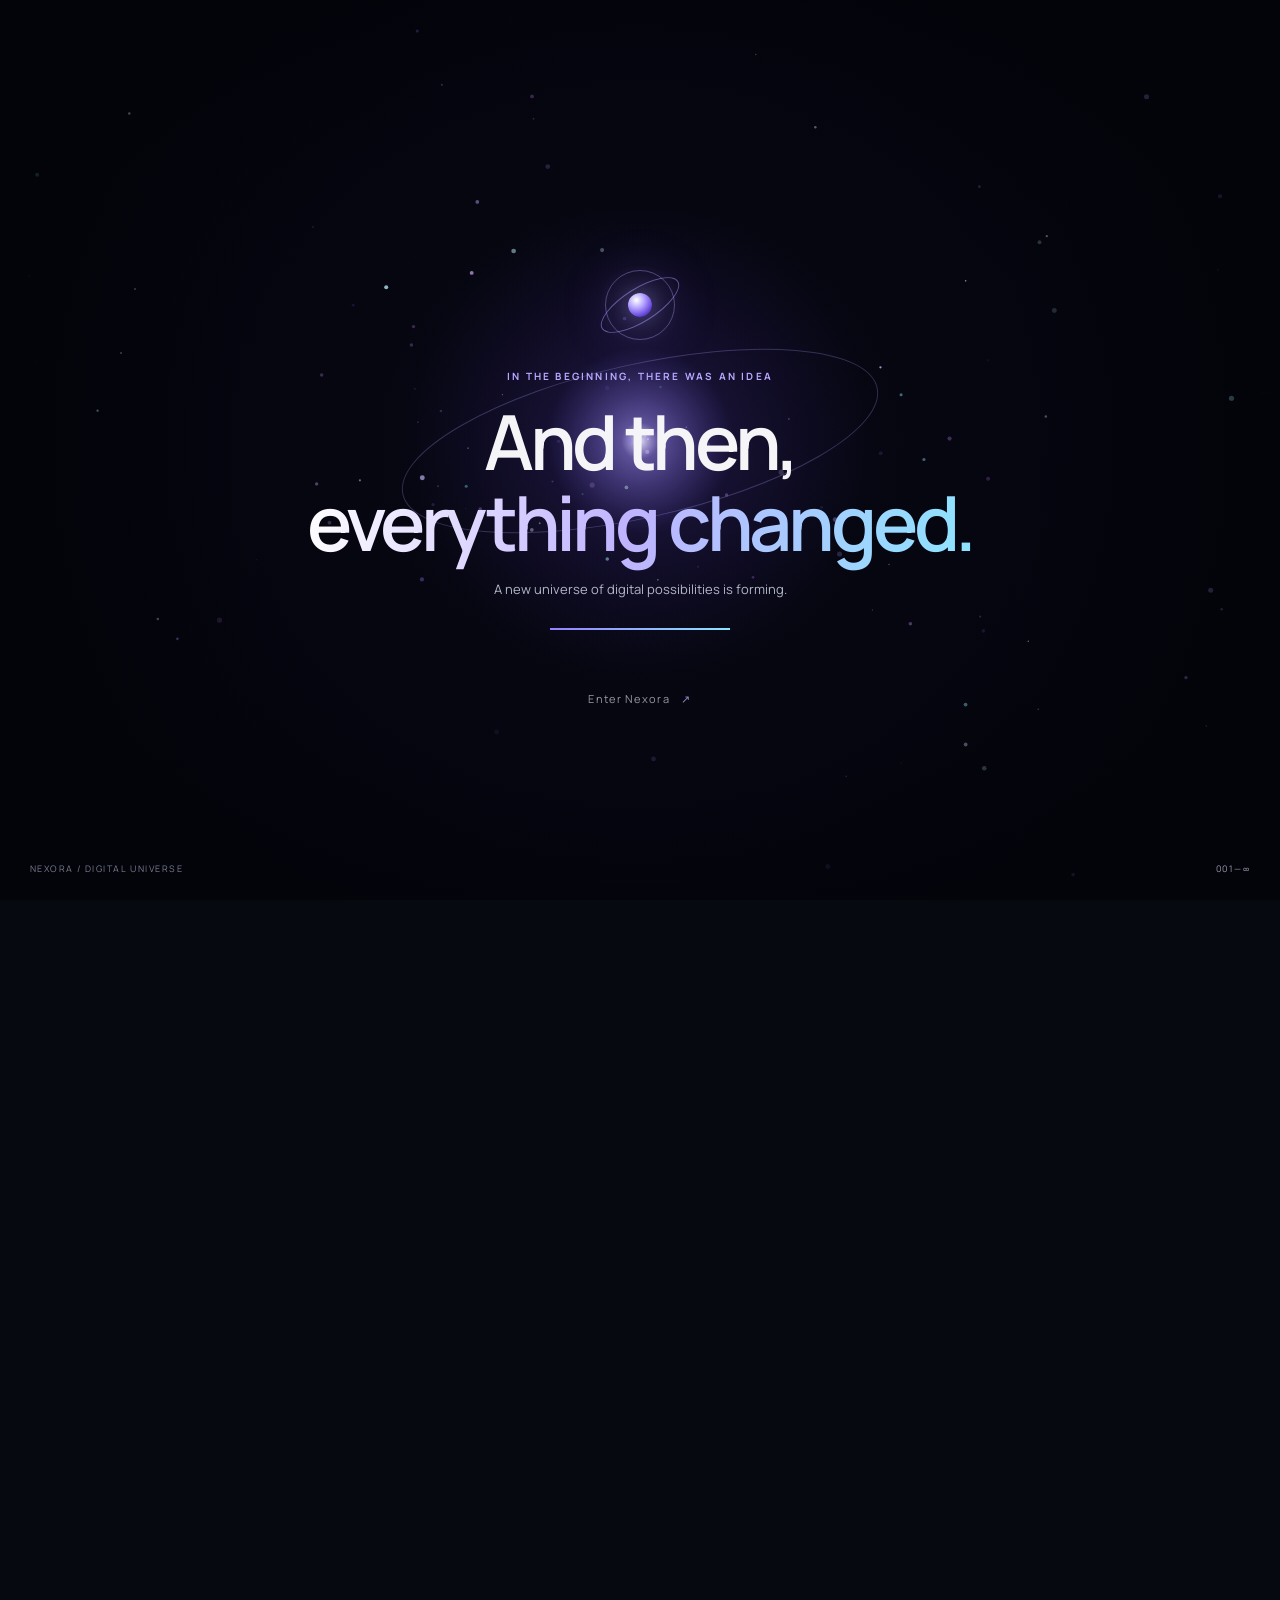
==== commit 5227f524: "Add Privacy Policy and Terms links to footer" ====
--- a/index.html
+++ b/index.html
@@ -7,7 +7,7 @@
 <meta name="description" content="Nexora Software Solutions builds premium websites, custom software, mobile experiences and AI-powered digital products for ambitious businesses.">
 <link rel="preconnect" href="https://fonts.googleapis.com"><link rel="preconnect" href="https://fonts.gstatic.com" crossorigin>
 <link href="https://fonts.googleapis.com/css2?family=DM+Sans:wght@400;500;600;700&family=Manrope:wght@400;500;600;700;800&display=swap" rel="stylesheet">
-<link rel="stylesheet" href="style.css?v=nexora-business-suite-2">
+<link rel="stylesheet" href="style.css?v=nexora-legal-3">
 </head>
 <body>
 <div class="cosmic-intro" id="cosmicIntro" aria-label="Nexora introduction">
@@ -49,7 +49,7 @@
 <section class="about-section section" id="about"><div class="about-visual"><div class="about-grid"></div><div class="about-monogram">N<span>✳</span></div><div class="about-orbit"></div><div class="about-caption"><span>INDEPENDENT BY NATURE</span><span>BUILT FOR POSSIBILITY</span></div></div><div class="about-copy"><div class="eyebrow">04 / WHY NEXORA</div><h2>Small enough<br>to care. <span class="muted-heading">Bold enough<br>to rethink.</span></h2><p>We believe the best technology feels effortless. Behind that simplicity is careful thinking, intentional design and engineering that respects your time and ambition.</p><div class="principles"><div><span>✳</span><p><b>Clarity over complexity</b><small>Useful solutions, not unnecessary features.</small></p></div><div><span>◈</span><p><b>Craft in every detail</b><small>Thoughtful from the first pixel to the final test.</small></p></div><div><span>↗</span><p><b>Partnership over hand-off</b><small>Open communication, shared goals, no guesswork.</small></p></div></div><a href="#contact" class="text-link">Get to know us <span>↗</span></a></div></section>
 <section class="cta-section" id="contact"><div class="cta-glow"></div><div class="eyebrow"><span class="live-dot"></span> YOUR NEXT CHAPTER STARTS HERE</div><h2>Have a big idea?<br><span>Let's make it real.</span></h2><p>Tell us what you're imagining. We'll help you find the right next step.</p><a class="button button-primary cta-button" href="mailto:rohit.fcg123@gmail.com?subject=Nexora%20Software%20Solutions%20-%20Project%20Enquiry">Start a conversation <span>↗</span></a><div class="cta-foot"><span>NO PRESSURE. JUST A GOOD CONVERSATION.</span><span>RESPONSE FROM OUR TEAM</span></div></section>
 </main>
-<footer class="footer"><a class="brand footer-brand" href="#home"><span class="brand-icon"><i></i><i></i><i></i></span><span>NEXORA<small>SOFTWARE SOLUTIONS</small></span></a><p>Building the next generation of digital solutions.</p><div class="footer-links"><a href="#services">Expertise</a><a href="#business-solutions">Solutions</a><a href="#work">Work</a><a href="#approach">Approach</a><a href="#contact">Contact</a></div><div class="footer-bottom"><span>© <span id="year"></span> Nexora Software Solutions</span><span>DESIGNED FOR WHAT'S NEXT <b>✳</b></span></div></footer>
+<footer class="footer"><a class="brand footer-brand" href="#home"><span class="brand-icon"><i></i><i></i><i></i></span><span>NEXORA<small>SOFTWARE SOLUTIONS</small></span></a><p>Building the next generation of digital solutions.</p><div class="footer-links"><a href="#services">Expertise</a><a href="#business-solutions">Solutions</a><a href="#work">Work</a><a href="#approach">Approach</a><a href="#contact">Contact</a><a href="privacy.html">Privacy Policy</a><a href="terms.html">Terms & Conditions</a></div><div class="footer-bottom"><span>© <span id="year"></span> Nexora Software Solutions</span><span>DESIGNED FOR WHAT'S NEXT <b>✳</b></span></div></footer>
 </div>
-<script src="script.js?v=nexora-business-suite-2"></script>
+<script src="script.js?v=nexora-legal-3"></script>
 </body></html>
--- a/style.css
+++ b/style.css
@@ -1 +1,54 @@
-:root{--bg:#070910;--panel:#0d111c;--panel2:#111724;--line:rgba(255,255,255,.1);--text:#f5f5f8;--muted:#a0a6b6;--purple:#9d8bff;--cyan:#8ce5ff;--gold:#d9c6ff;--sans:'Manrope',sans-serif}*{box-sizing:border-box}html{scroll-behavior:smooth;scroll-padding-top:86px}body{margin:0;background:var(--bg);color:var(--text);font-family:var(--sans);line-height:1.6;-webkit-font-smoothing:antialiased}body.intro-active{overflow:hidden}a{color:inherit;text-decoration:none}button{font:inherit}.site-shell{opacity:0;transform:translateY(12px);transition:opacity 1.1s ease,transform 1.1s ease}.site-shell.revealed{opacity:1;transform:none}.cosmic-intro{position:fixed;inset:0;z-index:1000;background:#03040a;display:grid;place-items:center;overflow:hidden;transition:opacity 1s ease,visibility 1s ease}.cosmic-intro.dismissed{opacity:0;visibility:hidden;pointer-events:none}.cosmic-intro canvas{position:absolute;inset:0;width:100%;height:100%}.intro-vignette{position:absolute;inset:0;background:radial-gradient(ellipse at center,transparent 10%,rgba(3,4,10,.25) 52%,#03040a 100%)}.intro-copy{position:relative;text-align:center;width:min(720px,90vw);padding:35px 20px;animation:introRise 1.2s .25s both}.intro-symbol{height:70px;width:70px;border:1px solid #b4a4ff66;border-radius:50%;margin:0 auto 28px;display:grid;place-items:center;position:relative;box-shadow:0 0 50px #8d77ff25,inset 0 0 25px #8d77ff12}.intro-symbol span{height:24px;width:24px;border-radius:50%;background:radial-gradient(circle at 35% 30%,#fff,#b5a4ff 35%,#6546db 70%,transparent);box-shadow:0 0 30px #aa9bff}.intro-symbol i{position:absolute;width:90px;height:34px;border:1px solid #a99aff80;border-radius:50%;transform:rotate(-32deg)}.intro-kicker,.eyebrow{font-size:10px;letter-spacing:.22em;font-weight:700;color:#b6a9ff}.intro-copy h1{font-size:clamp(36px,6.2vw,76px);line-height:1.07;letter-spacing:-.055em;margin:17px 0 16px;font-weight:600}.intro-copy h1 em{font-style:normal;background:linear-gradient(100deg,#fff,#c0b3ff 48%,#8ce5ff);-webkit-background-clip:text;background-clip:text;color:transparent}.intro-sub{font-size:13px;color:#b2b6c7}.intro-progress{height:2px;width:180px;background:#ffffff20;margin:28px auto 0;overflow:hidden}.intro-progress span{display:block;height:100%;width:0;background:linear-gradient(90deg,#9581ff,#8ce5ff);animation:progressFill 3.1s ease forwards}.skip-intro{position:absolute;top:calc(100% + 24px);left:50%;transform:translateX(-50%);background:transparent;border:0;color:#c8c9d5;font-size:11px;letter-spacing:.12em;cursor:pointer;opacity:.75}.skip-intro span{margin-left:8px;color:#c3b7ff}.intro-corner{position:absolute;bottom:24px;left:30px;right:30px;display:flex;justify-content:space-between;font-size:9px;letter-spacing:.16em;color:#797d90}.intro-corner span{color:#9b9db0}@keyframes progressFill{to{width:100%}}@keyframes introRise{from{opacity:0;transform:translateY(24px);filter:blur(8px)}to{opacity:1;transform:none;filter:blur(0)}}.topbar{height:84px;display:flex;align-items:center;justify-content:space-between;padding:0 6.5%;border-bottom:1px solid #ffffff0c;background:#070910e8;backdrop-filter:blur(20px);position:sticky;top:0;z-index:100}.brand{display:flex;align-items:center;gap:12px;font-weight:800;letter-spacing:.17em;font-size:16px}.brand small{display:block;font-size:7px;letter-spacing:.24em;font-weight:600;color:#898fa4;margin-top:2px}.brand-icon{height:31px;width:31px;display:flex;align-items:center;justify-content:center;gap:3px;border:1px solid #9e8dff66;border-radius:10px;transform:rotate(-7deg)}.brand-icon i{display:block;width:3px;border-radius:4px;background:linear-gradient(#a99cff,#80e5ff)}.brand-icon i:nth-child(1){height:10px}.brand-icon i:nth-child(2){height:17px}.brand-icon i:nth-child(3){height:13px}.desktop-nav{display:flex;gap:35px;font-size:11px;color:#b5b8c6}.desktop-nav a{transition:color .2s}.desktop-nav a:hover,.footer-links a:hover{color:#c4b8ff}.nav-cta{font-size:11px;border:1px solid #ffffff24;padding:12px 16px;border-radius:6px;background:#ffffff06}.nav-cta span{margin-left:13px;color:#c6baff}.mobile-menu{display:none;background:none;border:1px solid var(--line);border-radius:7px;color:#fff;padding:8px 11px}.hero{min-height:690px;position:relative;overflow:hidden;display:grid;grid-template-columns:1.04fr .96fr;align-items:center;padding:80px 8% 85px;background:radial-gradient(ellipse at 78% 43%,#1d1741 0%,#0a0c17 38%,#070910 72%)}.hero-grid{position:absolute;inset:0;opacity:.13;background-image:linear-gradient(#a7a0ff14 1px,transparent 1px),linear-gradient(90deg,#a7a0ff14 1px,transparent 1px);background-size:72px 72px;mask-image:linear-gradient(90deg,transparent,#000)}.hero-stars{position:absolute;inset:0;background-image:radial-gradient(1px 1px at 20% 25%,#fff9,transparent),radial-gradient(1px 1px at 62% 20%,#c9c0ffb0,transparent),radial-gradient(2px 2px at 75% 76%,#fff8,transparent),radial-gradient(1px 1px at 92% 30%,#fff9,transparent),radial-gradient(1px 1px at 50% 80%,#8ce5ff99,transparent);background-size:300px 220px;opacity:.7;animation:starDrift 30s linear infinite}.hero-copy{position:relative;z-index:2;max-width:590px}.eyebrow{display:flex;align-items:center;gap:9px}.live-dot{width:6px;height:6px;border-radius:50%;background:#8ce5ff;box-shadow:0 0 14px #8ce5ff;display:inline-block}.hero h1{font-size:clamp(43px,5.5vw,76px);letter-spacing:-.065em;line-height:1.06;font-weight:600;margin:26px 0 24px}.gradient-text{background:linear-gradient(100deg,#fff 2%,#c0b2ff 44%,#8ce5ff 90%);-webkit-background-clip:text;background-clip:text;color:transparent}.hero-lede{max-width:460px;color:#aeb3c4;font-size:14px;line-height:1.9}.hero-actions{display:flex;gap:13px;align-items:center;margin-top:31px}.button{display:inline-flex;align-items:center;gap:25px;padding:14px 18px;border-radius:6px;font-size:11px;font-weight:700;transition:transform .25s,box-shadow .25s,border-color .25s}.button:hover{transform:translateY(-3px)}.button-primary{color:#090a12;background:linear-gradient(110deg,#e0d8ff,#a6eaff);box-shadow:0 5px 35px #9d8bff22}.button-primary:hover{box-shadow:0 8px 40px #9d8bff40}.button-primary span{font-size:16px}.button-quiet{border:1px solid #ffffff20;color:#e1e2ec}.play-icon{display:grid;place-items:center;border:1px solid #ffffff40;border-radius:50%;height:22px;width:22px;font-size:8px;padding-left:2px}.hero-proof{display:flex;gap:13px;align-items:center;margin-top:52px}.proof-avatars{display:flex}.proof-avatars span{width:29px;height:29px;display:grid;place-items:center;border-radius:50%;border:2px solid #0a0c16;margin-left:-7px;background:linear-gradient(135deg,#3b345e,#141b2b);font-size:11px;color:#c9c2ff}.proof-avatars span:first-child{margin-left:0}.hero-proof p{font-size:10px;color:#c5c8d3;line-height:1.6;margin:0}.hero-proof small{font-size:9px;color:#858b9e}.hero-art{position:relative;height:500px;max-width:590px;width:100%;justify-self:end;perspective:900px}.planet{position:absolute;border-radius:50%}.planet-main{width:min(27vw,300px);height:min(27vw,300px);min-width:225px;min-height:225px;left:50%;top:50%;transform:translate(-50%,-50%);background:radial-gradient(circle at 29% 22%,#fff 0,#d7d2ff 2%,#8070d6 8%,#292457 32%,#0d1125 60%,#050710 75%);box-shadow:inset -35px -25px 55px #03040c,0 0 80px #7665e35c,0 0 170px #5e49b42b;overflow:hidden;animation:planetFloat 8s ease-in-out infinite}.planet-glow{position:absolute;inset:-20%;background:conic-gradient(from 20deg,transparent 0 18%,#9c8bff40 23%,transparent 32% 53%,#8ce5ff4a 60%,transparent 70%);filter:blur(13px);animation:spin 28s linear infinite}.planet-continent{position:absolute;inset:7%;border-radius:50%;background:repeating-linear-gradient(32deg,transparent 0 11px,#b7adff10 12px 13px),radial-gradient(ellipse at 30% 30%,#c3b8ff44,transparent 32%),radial-gradient(ellipse at 60% 60%,#6cddf122,transparent 40%);mix-blend-mode:screen}.orbit{position:absolute;left:50%;top:50%;border:1px solid #9b8bff40;border-radius:50%;transform:translate(-50%,-50%) rotate(-27deg);pointer-events:none}.orbit-one{width:120%;height:42%;animation:orbitPulse 7s ease-in-out infinite}.orbit-two{width:112%;height:60%;transform:translate(-50%,-50%) rotate(42deg);border-color:#8ce5ff2c}.orbit-three{width:87%;height:88%;transform:translate(-50%,-50%) rotate(72deg);border-color:#d3c8ff18}.planet-small{width:48px;height:48px;left:15%;top:25%;background:radial-gradient(circle at 30% 25%,#c3f2ff,#4c83b4 35%,#111a38 72%);box-shadow:0 0 35px #6dceff38;animation:planetFloat 6s ease-in-out infinite reverse}.planet-moon{width:15px;height:15px;right:16%;bottom:24%;background:#d8d4ff;box-shadow:0 0 20px #a99aff;animation:planetFloat 4s ease-in-out infinite}.art-cross{position:absolute;color:#b9acff;text-shadow:0 0 18px #9c8bff;font-size:24px}.cross-one{right:12%;top:24%;animation:twinkle 4s infinite}.cross-two{left:20%;bottom:21%;font-size:14px;animation:twinkle 3s 1s infinite}.art-label{position:absolute;display:flex;align-items:center;gap:10px;font-size:8px;letter-spacing:.2em;color:#c1bfd5}.art-label i{height:1px;width:35px;background:linear-gradient(90deg,#b5a7ff,transparent)}.label-top{top:8%;right:9%}.label-bottom{bottom:8%;left:5%}.label-bottom i{background:linear-gradient(90deg,transparent,#b5a7ff)}.floating-chip{position:absolute;display:flex;gap:10px;align-items:center;padding:11px 13px;border:1px solid #ffffff20;border-radius:9px;background:#101321c9;backdrop-filter:blur(12px);box-shadow:0 12px 40px #0005}.chip-one{top:20%;left:0}.chip-two{right:0;bottom:21%}.chip-icon{display:grid;place-items:center;width:30px;height:30px;border-radius:7px;background:#9d8bff18;color:#c8beff;font-size:18px}.floating-chip b,.floating-chip small{display:block}.floating-chip b{font-size:10px}.floating-chip small{font-size:8px;color:#8d93a8;margin-top:2px}.hero-bottom{position:absolute;bottom:0;left:8%;right:8%;height:52px;border-top:1px solid #ffffff16;display:flex;justify-content:space-between;align-items:center;color:#777e93;font-size:8px;letter-spacing:.15em}.scroll-cue{color:#b2b5c5}.scroll-cue b{color:#c0b5ff;margin-left:8px;font-size:13px}.marquee{overflow:hidden;border-top:1px solid #ffffff0c;border-bottom:1px solid #ffffff0c;background:#090b13}.marquee-track{display:flex;align-items:center;justify-content:space-around;gap:30px;white-space:nowrap;padding:19px 0;min-width:1100px;animation:marquee 34s linear infinite}.marquee span{font-size:9px;letter-spacing:.19em;color:#b5b9ca;font-weight:700}.marquee i{font-style:normal;color:#8e80f0;font-size:13px}.section{padding:125px 8%}.section-intro{display:flex;justify-content:space-between;align-items:end;gap:40px;margin-bottom:50px}.section-intro h2,.about-copy h2{font-size:clamp(36px,4.6vw,58px);letter-spacing:-.06em;line-height:1.12;font-weight:600;margin:20px 0 0}.muted-heading{color:#737b91}.section-intro>p{max-width:380px;font-size:12px;line-height:1.9;color:#9298aa;margin:0 0 5px}.service-grid{display:grid;grid-template-columns:repeat(2,1fr);gap:14px}.service-card{position:relative;padding:25px 27px 27px;border:1px solid #ffffff12;border-radius:12px;min-height:410px;background:linear-gradient(145deg,#111522,#0b0e17);overflow:hidden;transition:transform .35s,border-color .35s}.service-card:hover{transform:translateY(-5px);border-color:#a99aff55}.service-featured{background:radial-gradient(ellipse at 72% 34%,#30285c66,transparent 48%),linear-gradient(145deg,#121625,#0b0e17)}.card-top{display:flex;justify-content:space-between;align-items:center}.service-number{font-size:9px;color:#858ca3;letter-spacing:.15em}.service-glyph{width:32px;height:32px;border:1px solid #a99aff42;border-radius:50%;display:grid;place-items:center;color:#c7bdff;font-size:16px}.service-card h3{font-size:23px;line-height:1.25;letter-spacing:-.04em;font-weight:600;margin:24px 0 12px}.service-card p{font-size:11px;line-height:1.9;color:#9298aa;max-width:390px;margin:0}.text-link{display:inline-flex;gap:18px;align-items:center;color:#d1c9ff;font-size:10px;font-weight:700;margin-top:24px}.text-link span{font-size:15px;transition:transform .2s}.text-link:hover span{transform:translate(3px,-3px)}.service-illustration{height:115px;position:relative;overflow:hidden;border-radius:8px;margin-top:20px;background:#0a0d17;border:1px solid #ffffff0b}.browser-top{height:21px;border-bottom:1px solid #ffffff10;display:flex;align-items:center;gap:4px;padding:0 9px}.browser-top i{height:4px;width:4px;border-radius:50%;background:#8c90a7}.browser-top span{height:4px;width:35%;margin-left:12px;border-radius:4px;background:#ffffff10}.browser-body{display:flex;justify-content:space-between;padding:13px 15px}.browser-lines{display:flex;flex-direction:column;gap:7px;width:42%}.browser-lines b{height:6px;width:70%;background:#c3b6ff;border-radius:5px}.browser-lines b:nth-child(2){width:95%;height:9px;background:#f0efff}.browser-lines i{height:3px;width:80%;background:#ffffff18;border-radius:5px}.browser-orb{width:73px;height:73px;border-radius:50%;margin-top:-2px;background:radial-gradient(circle at 30% 20%,#e7e1ff,#8e7fe9 25%,#28244d 60%,#0b1020 75%);box-shadow:0 0 35px #9484ff30}.code-illustration{display:flex;align-items:center;justify-content:center;gap:12px;color:#c1b5ff;font-size:27px;background:radial-gradient(ellipse at 50% 50%,#30285b66,transparent 60%),#0a0d17}.code-illustration i,.code-illustration b,.code-illustration em{width:25px;height:3px;background:#8ce5ff;display:block;border-radius:3px;transform:rotate(-35deg);opacity:.7}.code-illustration b{width:38px;background:#c1b5ff;transform:rotate(35deg)}.code-illustration em{width:18px;background:#fff}.ai-illustration{display:grid;place-items:center;background:radial-gradient(circle at 50% 50%,#393064,#0a0d17 65%)}.ai-core{height:47px;width:47px;display:grid;place-items:center;border:1px solid #b9aaff90;border-radius:50%;color:#e5e0ff;font-size:24px;box-shadow:0 0 32px #9b8bff45,inset 0 0 20px #9b8bff22;z-index:2}.ai-illustration i{position:absolute;width:120px;height:45px;border:1px solid #a99aff40;border-radius:50%;transform:rotate(32deg)}.ai-illustration i:nth-of-type(2){transform:rotate(-32deg)}.ai-illustration i:nth-of-type(3){transform:rotate(90deg)}.ai-illustration i:nth-of-type(4){width:160px;height:65px;transform:rotate(0)}.app-illustration{display:grid;place-items:center;background:radial-gradient(ellipse at 60% 50%,#233f5a,#0a0d17 65%)}.phone-frame{width:54px;height:90px;border:1px solid #b9c8ff99;border-radius:9px;background:linear-gradient(145deg,#232947,#0c1120);position:relative;z-index:2;padding:17px 7px}.phone-frame div{position:absolute;top:5px;left:20px;width:13px;height:2px;background:#b9c8ff77;border-radius:3px}.phone-frame b{display:block;height:22px;background:linear-gradient(135deg,#9c8bff,#8ce5ff);border-radius:4px}.phone-frame i{display:block;height:3px;margin-top:6px;background:#ffffff35;border-radius:4px}.phone-frame span{display:block;height:9px;margin-top:7px;background:#9c8bff55;border-radius:3px}.phone-orb{position:absolute;width:80px;height:80px;border-radius:50%;background:#8ce5ff14;filter:blur(15px)}.manifesto{min-height:550px;position:relative;overflow:hidden;padding:100px 8%;background:radial-gradient(ellipse at 70% 50%,#272050,#0a0b14 57%,#080910)}.manifesto-noise{position:absolute;inset:0;opacity:.12;background-image:radial-gradient(#c9c2ff 0.5px,transparent .5px);background-size:7px 7px;mask-image:linear-gradient(90deg,transparent,#000)}.manifesto-content{position:relative;z-index:2;max-width:680px}.manifesto h2{font-size:clamp(42px,6vw,74px);line-height:1.05;letter-spacing:-.065em;font-weight:600;margin:25px 0}.manifesto h2 span{color:#9386d9}.manifesto-bottom{display:flex;align-items:end;justify-content:space-between;gap:35px;max-width:570px}.manifesto-bottom p{font-size:12px;line-height:1.9;color:#a3a7b9;max-width:370px;margin:0}.circle-link{width:50px;height:50px;border:1px solid #a99aff66;border-radius:50%;display:grid;place-items:center;color:#d6ceff;font-size:21px;transition:background .25s,transform .25s}.circle-link:hover{background:#a99aff20;transform:rotate(-45deg)}.manifesto-orb{position:absolute;right:8%;top:50%;width:min(36vw,410px);height:min(36vw,410px);transform:translateY(-50%);border-radius:50%;background:radial-gradient(circle at 32% 28%,#e5dcff,#9280dc 9%,#37306b 30%,#15162c 62%,#090b14 75%);box-shadow:inset -45px -25px 80px #03040b,0 0 90px #7460e438;opacity:.8}.orb-ring{position:absolute;inset:-8% -23%;border:1px solid #a89aff55;border-radius:50%;transform:rotate(-30deg)}.orb-ring:nth-child(2){inset:-15% -10%;transform:rotate(40deg);border-color:#8ce5ff36}.orb-ring:nth-child(3){inset:-25% -22%;transform:rotate(70deg);border-color:#a89aff24}.orb-center{position:absolute;inset:0;display:grid;place-items:center;color:#fff;font-size:100px;font-weight:800;letter-spacing:-.1em;text-shadow:0 0 45px #fff5}.orb-center span{font-size:24px;color:#d5ceff;position:absolute;top:25%;right:24%}.work-section{background:#090b13}.work-grid{display:grid;grid-template-columns:repeat(3,1fr);gap:15px}.work-card{display:block;min-width:0}.work-meta{display:flex;justify-content:space-between;gap:8px;font-size:7px;letter-spacing:.1em;color:#858ba1;margin-bottom:12px}.mock-window{height:270px;border-radius:9px;border:1px solid #ffffff1b;overflow:hidden;position:relative;transition:transform .4s,border-color .4s}.work-card:hover .mock-window{transform:translateY(-5px);border-color:#b6a8ff77}.tax-window{background:linear-gradient(145deg,#f0eee9,#c7d5d3);color:#152c2d}.mock-nav{height:36px;display:flex;align-items:center;gap:11px;padding:0 12px;font-size:7px;color:#3c5553}.mock-nav b{font-size:12px;margin-right:auto}.mock-nav b span{color:#718f82}.mock-nav i{height:3px;width:15px;border-radius:4px;background:#6f8980}.mock-nav strong{background:#183d36;color:white;padding:6px 8px;border-radius:3px;font-size:6px}.mock-hero{padding:28px 17px;position:relative}.mock-hero small{font-size:6px;letter-spacing:.1em;color:#577c72}.mock-hero>b{display:block;font-size:29px;line-height:1.03;letter-spacing:-.06em;margin-top:10px;position:relative;z-index:2}.mock-button{height:13px;width:65px;background:#234c42;border-radius:3px;margin-top:17px}.mock-shape{position:absolute;width:140px;height:140px;border-radius:50%;right:-8px;bottom:-70px;background:radial-gradient(circle at 35% 25%,#f3f0df,#9db9b0 25%,#356b64 55%,#1a3435);box-shadow:0 0 25px #305a4a45}.cma-window{display:flex;background:linear-gradient(135deg,#10182b,#222b48);color:#f2f4ff}.cma-sidebar{width:36px;background:#0b1120;display:flex;align-items:center;flex-direction:column;gap:18px;padding-top:13px}.cma-sidebar b{color:#b9b0ff;font-size:15px}.cma-sidebar b span{color:#8ce5ff}.cma-sidebar i{height:9px;width:9px;border-radius:3px;background:#ffffff23}.cma-content{padding:20px 15px;flex:1}.cma-content small{font-size:6px;color:#9ca9d1;letter-spacing:.1em}.cma-content>b{display:block;font-size:24px;line-height:1.1;letter-spacing:-.04em;margin-top:8px}.cma-stats{display:flex;gap:7px;margin-top:16px}.cma-stats span{height:32px;flex:1;border:1px solid #ffffff16;background:#ffffff08;border-radius:4px}.cma-bars{display:flex;align-items:end;gap:7px;height:44px;margin-top:8px;border-bottom:1px solid #ffffff15}.cma-bars i{display:block;flex:1;border-radius:3px 3px 0 0;background:linear-gradient(#a79aff,#6c65b7);height:30%}.cma-bars i:nth-child(2){height:55%}.cma-bars i:nth-child(3){height:45%}.cma-bars i:nth-child(4){height:80%}.cma-bars i:nth-child(5){height:60%}.cma-bars i:nth-child(6){height:95%}.cma-bars i:nth-child(7){height:75%}.abhyas-window{background:radial-gradient(ellipse at 90% 90%,#4b3276,#15132b 50%,#0b1020);padding:19px;color:white}.abhyas-head{display:flex;align-items:center;justify-content:space-between}.abhyas-head>span{font-size:15px;font-weight:800;letter-spacing:-.06em}.abhyas-dot{color:#a99aff}.abhyas-head small{font-size:5px;letter-spacing:.1em;color:#a9acc6}.abhyas-big{font-size:28px;line-height:1.04;letter-spacing:-.05em;font-weight:700;margin-top:35px}.abhyas-big em{font-style:normal;color:#c1b4ff}.abhyas-cards{display:flex;gap:5px;margin-top:22px}.abhyas-cards i{font-style:normal;font-size:6px;border:1px solid #ffffff2a;border-radius:4px;padding:7px 6px;background:#ffffff08}.work-caption{display:flex;justify-content:space-between;align-items:center;padding:17px 0 0}.work-caption h3{font-size:15px;margin:0 0 5px;letter-spacing:-.03em}.work-caption p{font-size:9px;color:#8e94a7;margin:0}.work-arrow{height:34px;width:34px;border:1px solid #ffffff24;border-radius:50%;display:grid;place-items:center;color:#c8beff;transition:transform .2s}.work-card:hover .work-arrow{transform:translate(3px,-3px)}.work-note{font-size:9px;color:#70788e;margin-top:30px}.approach-section{background:#0e1019;border-top:1px solid #ffffff0a;border-bottom:1px solid #ffffff0a}.process-grid{display:grid;grid-template-columns:repeat(4,1fr);gap:12px}.process-grid article{padding:22px 20px;border:1px solid #ffffff13;border-radius:9px;background:linear-gradient(140deg,#141724,#0d1019)}.process-grid article>span{font-size:9px;color:#898fa5;letter-spacing:.14em}.process-icon{width:43px;height:43px;border:1px solid #a99aff55;border-radius:12px;display:grid;place-items:center;color:#c6bbff;font-size:21px;margin:26px 0 20px;background:#9d8bff0c}.process-grid h3{font-size:16px;margin:0 0 9px}.process-grid p{font-size:10px;line-height:1.9;color:#9399ac;margin:0}.about-section{display:grid;grid-template-columns:.95fr 1.05fr;gap:8%;align-items:center}.about-visual{height:450px;position:relative;overflow:hidden;border:1px solid #ffffff12;border-radius:12px;background:radial-gradient(ellipse at 50% 50%,#282050,#0c101c 65%)}.about-grid{position:absolute;inset:0;background-image:linear-gradient(#b5a8ff12 1px,transparent 1px),linear-gradient(90deg,#b5a8ff12 1px,transparent 1px);background-size:35px 35px;mask-image:radial-gradient(ellipse,#000,transparent 80%)}.about-monogram{position:absolute;inset:0;display:grid;place-items:center;font-size:190px;font-weight:800;letter-spacing:-.15em;color:#e2dcff;background:linear-gradient(135deg,#fff,#b4a5ff 45%,#8ce5ff);-webkit-background-clip:text;background-clip:text;-webkit-text-fill-color:transparent;text-shadow:0 0 50px #9d8bff22}.about-monogram span{position:absolute;top:25%;right:24%;font-size:24px;color:#8ce5ff;-webkit-text-fill-color:#8ce5ff}.about-orbit{position:absolute;left:50%;top:50%;width:120%;height:45%;border:1px solid #a99aff66;border-radius:50%;transform:translate(-50%,-50%) rotate(-32deg);box-shadow:0 0 25px #9d8bff12}.about-caption{position:absolute;bottom:18px;left:18px;right:18px;display:flex;justify-content:space-between;color:#a0a5b9;font-size:7px;letter-spacing:.13em}.about-copy h2{margin:20px 0}.about-copy>p{font-size:12px;color:#a0a6b7;line-height:2;max-width:500px}.principles{margin-top:26px;border-top:1px solid #ffffff14}.principles>div{display:flex;gap:13px;padding:14px 0;border-bottom:1px solid #ffffff14;align-items:center}.principles>div>span{width:33px;height:33px;display:grid;place-items:center;border:1px solid #a99aff35;border-radius:8px;color:#c1b6ff}.principles p{margin:0}.principles b,.principles small{display:block}.principles b{font-size:10px}.principles small{font-size:9px;color:#8e95a9;margin-top:4px}.cta-section{position:relative;text-align:center;overflow:hidden;padding:110px 20px 65px;background:radial-gradient(ellipse at 50% 25%,#2c2458,#0b0d17 60%)}.cta-glow{position:absolute;left:50%;top:-180px;transform:translateX(-50%);width:550px;height:400px;border-radius:50%;background:#9380ff1c;filter:blur(80px)}.cta-section>*:not(.cta-glow){position:relative}.cta-section .eyebrow{justify-content:center}.cta-section h2{font-size:clamp(40px,6vw,70px);line-height:1.05;letter-spacing:-.065em;font-weight:600;margin:24px 0}.cta-section h2 span{background:linear-gradient(100deg,#fff,#c1b4ff,#8ce5ff);-webkit-background-clip:text;background-clip:text;color:transparent}.cta-section>p{font-size:12px;color:#a5a9ba}.cta-button{margin-top:17px}.cta-foot{max-width:1000px;margin:80px auto 0;padding-top:18px;border-top:1px solid #ffffff19;display:flex;justify-content:space-between;color:#858ba0;font-size:8px;letter-spacing:.15em}.footer{padding:35px 8% 20px;background:#070910}.footer-brand{display:inline-flex}.footer>p{font-size:10px;color:#8d93a6;margin:15px 0 25px}.footer-links{display:flex;gap:24px;font-size:10px;color:#aeb2c1}.footer-bottom{display:flex;justify-content:space-between;margin-top:34px;padding-top:17px;border-top:1px solid #ffffff12;color:#777e92;font-size:8px}.footer-bottom b{color:#a99aff;margin-left:8px}@keyframes planetFloat{0%,100%{translate:0 0}50%{translate:0 -12px}}@keyframes spin{to{transform:rotate(360deg)}}@keyframes orbitPulse{0%,100%{opacity:.55}50%{opacity:1}}@keyframes twinkle{0%,100%{opacity:.5;transform:scale(.8)}50%{opacity:1;transform:scale(1.2)}}@keyframes starDrift{to{background-position:300px 220px}}@keyframes marquee{to{transform:translateX(-35%)}}.reveal{opacity:0;transform:translateY(22px);transition:opacity .8s ease,transform .8s ease}.reveal.visible{opacity:1;transform:none}@media(min-width:1400px){.hero{padding-left:11%;padding-right:11%}.section{padding-left:11%;padding-right:11%}.manifesto{padding-left:11%;padding-right:11%}}@media(max-width:900px){.topbar{padding:0 5%;height:72px}.desktop-nav{gap:17px}.hero{padding:70px 6% 85px;grid-template-columns:1fr .9fr}.hero-art{height:420px}.floating-chip{transform:scale(.85)}.section{padding:90px 6%}.manifesto{padding:85px 6%}.manifesto-orb{right:-8%;opacity:.45}.about-section{gap:5%}.about-visual{height:390px}.work-grid{gap:10px}.mock-window{height:230px}.mock-hero>b{font-size:25px}.abhyas-big{font-size:24px}}@media(max-width:650px){.topbar{height:68px;padding:0 5%}.brand{font-size:14px}.brand-icon{width:28px;height:28px}.desktop-nav{display:none;position:absolute;top:67px;left:0;right:0;padding:20px 5%;background:#0a0c15;border-bottom:1px solid #ffffff19;flex-direction:column;gap:18px}.desktop-nav.open{display:flex}.nav-cta{margin-left:auto;margin-right:10px;padding:10px 11px;font-size:9px}.nav-cta span{margin-left:6px}.mobile-menu{display:block}.hero{display:block;padding:68px 6% 80px;min-height:unset}.hero h1{font-size:clamp(42px,11vw,64px)}.hero-lede{font-size:13px}.hero-proof{margin-top:33px}.hero-art{height:360px;margin:18px auto 0;max-width:450px}.planet-main{width:225px;height:225px}.floating-chip{padding:8px 9px}.chip-one{top:14%;left:-1%}.chip-two{right:-1%;bottom:13%}.chip-icon{width:25px;height:25px}.floating-chip b{font-size:9px}.floating-chip small{font-size:7px}.art-label{font-size:7px}.hero-bottom{left:6%;right:6%;font-size:6px;letter-spacing:.08em}.hero-bottom>span:first-child{max-width:100px}.hero-bottom>span:last-child{max-width:100px;text-align:right}.marquee-track{padding:15px 0}.section{padding:75px 6%}.section-intro{display:block;margin-bottom:33px}.section-intro h2,.about-copy h2{font-size:43px}.section-intro>p{margin-top:20px}.service-grid{grid-template-columns:1fr}.service-card{min-height:375px;padding:22px}.service-illustration{height:105px}.service-card h3{font-size:22px}.manifesto{padding:75px 6%;min-height:510px}.manifesto h2{font-size:clamp(42px,10vw,61px)}.manifesto-orb{width:230px;height:230px;right:-75px;top:72%;opacity:.3}.manifesto-bottom{align-items:center}.manifesto-bottom p{font-size:11px}.circle-link{flex-shrink:0;width:42px;height:42px}.work-grid{grid-template-columns:1fr;gap:34px}.mock-window{height:280px}.mock-hero>b{font-size:34px}.cma-content>b{font-size:29px}.abhyas-big{font-size:33px}.work-meta{font-size:8px}.work-note{line-height:1.8}.process-grid{grid-template-columns:repeat(2,1fr);gap:9px}.process-grid article{padding:17px 14px}.process-icon{margin:20px 0 15px}.process-grid h3{font-size:15px}.process-grid p{font-size:9px}.about-section{grid-template-columns:1fr;gap:35px}.about-visual{height:330px}.about-monogram{font-size:155px}.about-copy h2{font-size:43px}.cta-section{padding:85px 6% 45px}.cta-section h2{font-size:clamp(39px,10vw,58px)}.cta-foot{margin-top:55px;font-size:6px;letter-spacing:.07em;gap:15px}.footer{padding:30px 6% 18px}.footer-links{gap:15px;flex-wrap:wrap}.footer-bottom{font-size:7px;gap:15px}.footer-bottom span:last-child{text-align:right}.intro-copy h1{font-size:clamp(38px,10vw,60px)}.intro-kicker{font-size:8px;letter-spacing:.15em}.intro-sub{font-size:11px}.intro-corner{left:15px;right:15px;bottom:15px;font-size:7px}}@media(prefers-reduced-motion:reduce){*,*::before,*::after{scroll-behavior:auto!important;animation-duration:.01ms!important;animation-iteration-count:1!important;transition-duration:.01ms!important}.cosmic-intro{display:none}.site-shell{opacity:1;transform:none}body.intro-active{overflow:auto}.reveal{opacity:1;transform:none}}+:root{--bg:#070910;--panel:#0d111c;--panel2:#111724;--line:rgba(255,255,255,.1);--text:#f5f5f8;--muted:#a0a6b6;--purple:#9d8bff;--cyan:#8ce5ff;--gold:#d9c6ff;--sans:'Manrope',sans-serif}*{box-sizing:border-box}html{scroll-behavior:smooth;scroll-padding-top:86px}body{margin:0;background:var(--bg);color:var(--text);font-family:var(--sans);line-height:1.6;-webkit-font-smoothing:antialiased}body.intro-active{overflow:hidden}a{color:inherit;text-decoration:none}button{font:inherit}.site-shell{opacity:0;transform:translateY(12px);transition:opacity 1.1s ease,transform 1.1s ease}.site-shell.revealed{opacity:1;transform:none}.cosmic-intro{position:fixed;inset:0;z-index:1000;background:#03040a;display:grid;place-items:center;overflow:hidden;transition:opacity 1s ease,visibility 1s ease}.cosmic-intro.dismissed{opacity:0;visibility:hidden;pointer-events:none}.cosmic-intro canvas{position:absolute;inset:0;width:100%;height:100%}.intro-vignette{position:absolute;inset:0;background:radial-gradient(ellipse at center,transparent 10%,rgba(3,4,10,.25) 52%,#03040a 100%)}.intro-copy{position:relative;text-align:center;width:min(720px,90vw);padding:35px 20px;animation:introRise 1.2s .25s both}.intro-symbol{height:70px;width:70px;border:1px solid #b4a4ff66;border-radius:50%;margin:0 auto 28px;display:grid;place-items:center;position:relative;box-shadow:0 0 50px #8d77ff25,inset 0 0 25px #8d77ff12}.intro-symbol span{height:24px;width:24px;border-radius:50%;background:radial-gradient(circle at 35% 30%,#fff,#b5a4ff 35%,#6546db 70%,transparent);box-shadow:0 0 30px #aa9bff}.intro-symbol i{position:absolute;width:90px;height:34px;border:1px solid #a99aff80;border-radius:50%;transform:rotate(-32deg)}.intro-kicker,.eyebrow{font-size:10px;letter-spacing:.22em;font-weight:700;color:#b6a9ff}.intro-copy h1{font-size:clamp(36px,6.2vw,76px);line-height:1.07;letter-spacing:-.055em;margin:17px 0 16px;font-weight:600}.intro-copy h1 em{font-style:normal;background:linear-gradient(100deg,#fff,#c0b3ff 48%,#8ce5ff);-webkit-background-clip:text;background-clip:text;color:transparent}.intro-sub{font-size:13px;color:#b2b6c7}.intro-progress{height:2px;width:180px;background:#ffffff20;margin:28px auto 0;overflow:hidden}.intro-progress span{display:block;height:100%;width:0;background:linear-gradient(90deg,#9581ff,#8ce5ff);animation:progressFill 3.1s ease forwards}.skip-intro{position:absolute;top:calc(100% + 24px);left:50%;transform:translateX(-50%);background:transparent;border:0;color:#c8c9d5;font-size:11px;letter-spacing:.12em;cursor:pointer;opacity:.75}.skip-intro span{margin-left:8px;color:#c3b7ff}.intro-corner{position:absolute;bottom:24px;left:30px;right:30px;display:flex;justify-content:space-between;font-size:9px;letter-spacing:.16em;color:#797d90}.intro-corner span{color:#9b9db0}@keyframes progressFill{to{width:100%}}@keyframes introRise{from{opacity:0;transform:translateY(24px);filter:blur(8px)}to{opacity:1;transform:none;filter:blur(0)}}.topbar{height:84px;display:flex;align-items:center;justify-content:space-between;padding:0 6.5%;border-bottom:1px solid #ffffff0c;background:#070910e8;backdrop-filter:blur(20px);position:sticky;top:0;z-index:100}.brand{display:flex;align-items:center;gap:12px;font-weight:800;letter-spacing:.17em;font-size:16px}.brand small{display:block;font-size:7px;letter-spacing:.24em;font-weight:600;color:#898fa4;margin-top:2px}.brand-icon{height:31px;width:31px;display:flex;align-items:center;justify-content:center;gap:3px;border:1px solid #9e8dff66;border-radius:10px;transform:rotate(-7deg)}.brand-icon i{display:block;width:3px;border-radius:4px;background:linear-gradient(#a99cff,#80e5ff)}.brand-icon i:nth-child(1){height:10px}.brand-icon i:nth-child(2){height:17px}.brand-icon i:nth-child(3){height:13px}.desktop-nav{display:flex;gap:35px;font-size:11px;color:#b5b8c6}.desktop-nav a{transition:color .2s}.desktop-nav a:hover,.footer-links a:hover{color:#c4b8ff}.nav-cta{font-size:11px;border:1px solid #ffffff24;padding:12px 16px;border-radius:6px;background:#ffffff06}.nav-cta span{margin-left:13px;color:#c6baff}.mobile-menu{display:none;background:none;border:1px solid var(--line);border-radius:7px;color:#fff;padding:8px 11px}.hero{min-height:690px;position:relative;overflow:hidden;display:grid;grid-template-columns:1.04fr .96fr;align-items:center;padding:80px 8% 85px;background:radial-gradient(ellipse at 78% 43%,#1d1741 0%,#0a0c17 38%,#070910 72%)}.hero-grid{position:absolute;inset:0;opacity:.13;background-image:linear-gradient(#a7a0ff14 1px,transparent 1px),linear-gradient(90deg,#a7a0ff14 1px,transparent 1px);background-size:72px 72px;mask-image:linear-gradient(90deg,transparent,#000)}.hero-stars{position:absolute;inset:0;background-image:radial-gradient(1px 1px at 20% 25%,#fff9,transparent),radial-gradient(1px 1px at 62% 20%,#c9c0ffb0,transparent),radial-gradient(2px 2px at 75% 76%,#fff8,transparent),radial-gradient(1px 1px at 92% 30%,#fff9,transparent),radial-gradient(1px 1px at 50% 80%,#8ce5ff99,transparent);background-size:300px 220px;opacity:.7;animation:starDrift 30s linear infinite}.hero-copy{position:relative;z-index:2;max-width:590px}.eyebrow{display:flex;align-items:center;gap:9px}.live-dot{width:6px;height:6px;border-radius:50%;background:#8ce5ff;box-shadow:0 0 14px #8ce5ff;display:inline-block}.hero h1{font-size:clamp(43px,5.5vw,76px);letter-spacing:-.065em;line-height:1.06;font-weight:600;margin:26px 0 24px}.gradient-text{background:linear-gradient(100deg,#fff 2%,#c0b2ff 44%,#8ce5ff 90%);-webkit-background-clip:text;background-clip:text;color:transparent}.hero-lede{max-width:460px;color:#aeb3c4;font-size:14px;line-height:1.9}.hero-actions{display:flex;gap:13px;align-items:center;margin-top:31px}.button{display:inline-flex;align-items:center;gap:25px;padding:14px 18px;border-radius:6px;font-size:11px;font-weight:700;transition:transform .25s,box-shadow .25s,border-color .25s}.button:hover{transform:translateY(-3px)}.button-primary{color:#090a12;background:linear-gradient(110deg,#e0d8ff,#a6eaff);box-shadow:0 5px 35px #9d8bff22}.button-primary:hover{box-shadow:0 8px 40px #9d8bff40}.button-primary span{font-size:16px}.button-quiet{border:1px solid #ffffff20;color:#e1e2ec}.play-icon{display:grid;place-items:center;border:1px solid #ffffff40;border-radius:50%;height:22px;width:22px;font-size:8px;padding-left:2px}.hero-proof{display:flex;gap:13px;align-items:center;margin-top:52px}.proof-avatars{display:flex}.proof-avatars span{width:29px;height:29px;display:grid;place-items:center;border-radius:50%;border:2px solid #0a0c16;margin-left:-7px;background:linear-gradient(135deg,#3b345e,#141b2b);font-size:11px;color:#c9c2ff}.proof-avatars span:first-child{margin-left:0}.hero-proof p{font-size:10px;color:#c5c8d3;line-height:1.6;margin:0}.hero-proof small{font-size:9px;color:#858b9e}.hero-art{position:relative;height:500px;max-width:590px;width:100%;justify-self:end;perspective:900px}.planet{position:absolute;border-radius:50%}.planet-main{width:min(27vw,300px);height:min(27vw,300px);min-width:225px;min-height:225px;left:50%;top:50%;transform:translate(-50%,-50%);background:radial-gradient(circle at 29% 22%,#fff 0,#d7d2ff 2%,#8070d6 8%,#292457 32%,#0d1125 60%,#050710 75%);box-shadow:inset -35px -25px 55px #03040c,0 0 80px #7665e35c,0 0 170px #5e49b42b;overflow:hidden;animation:planetFloat 8s ease-in-out infinite}.planet-glow{position:absolute;inset:-20%;background:conic-gradient(from 20deg,transparent 0 18%,#9c8bff40 23%,transparent 32% 53%,#8ce5ff4a 60%,transparent 70%);filter:blur(13px);animation:spin 28s linear infinite}.planet-continent{position:absolute;inset:7%;border-radius:50%;background:repeating-linear-gradient(32deg,transparent 0 11px,#b7adff10 12px 13px),radial-gradient(ellipse at 30% 30%,#c3b8ff44,transparent 32%),radial-gradient(ellipse at 60% 60%,#6cddf122,transparent 40%);mix-blend-mode:screen}.orbit{position:absolute;left:50%;top:50%;border:1px solid #9b8bff40;border-radius:50%;transform:translate(-50%,-50%) rotate(-27deg);pointer-events:none}.orbit-one{width:120%;height:42%;animation:orbitPulse 7s ease-in-out infinite}.orbit-two{width:112%;height:60%;transform:translate(-50%,-50%) rotate(42deg);border-color:#8ce5ff2c}.orbit-three{width:87%;height:88%;transform:translate(-50%,-50%) rotate(72deg);border-color:#d3c8ff18}.planet-small{width:48px;height:48px;left:15%;top:25%;background:radial-gradient(circle at 30% 25%,#c3f2ff,#4c83b4 35%,#111a38 72%);box-shadow:0 0 35px #6dceff38;animation:planetFloat 6s ease-in-out infinite reverse}.planet-moon{width:15px;height:15px;right:16%;bottom:24%;background:#d8d4ff;box-shadow:0 0 20px #a99aff;animation:planetFloat 4s ease-in-out infinite}.art-cross{position:absolute;color:#b9acff;text-shadow:0 0 18px #9c8bff;font-size:24px}.cross-one{right:12%;top:24%;animation:twinkle 4s infinite}.cross-two{left:20%;bottom:21%;font-size:14px;animation:twinkle 3s 1s infinite}.art-label{position:absolute;display:flex;align-items:center;gap:10px;font-size:8px;letter-spacing:.2em;color:#c1bfd5}.art-label i{height:1px;width:35px;background:linear-gradient(90deg,#b5a7ff,transparent)}.label-top{top:8%;right:9%}.label-bottom{bottom:8%;left:5%}.label-bottom i{background:linear-gradient(90deg,transparent,#b5a7ff)}.floating-chip{position:absolute;display:flex;gap:10px;align-items:center;padding:11px 13px;border:1px solid #ffffff20;border-radius:9px;background:#101321c9;backdrop-filter:blur(12px);box-shadow:0 12px 40px #0005}.chip-one{top:20%;left:0}.chip-two{right:0;bottom:21%}.chip-icon{display:grid;place-items:center;width:30px;height:30px;border-radius:7px;background:#9d8bff18;color:#c8beff;font-size:18px}.floating-chip b,.floating-chip small{display:block}.floating-chip b{font-size:10px}.floating-chip small{font-size:8px;color:#8d93a8;margin-top:2px}.hero-bottom{position:absolute;bottom:0;left:8%;right:8%;height:52px;border-top:1px solid #ffffff16;display:flex;justify-content:space-between;align-items:center;color:#777e93;font-size:8px;letter-spacing:.15em}.scroll-cue{color:#b2b5c5}.scroll-cue b{color:#c0b5ff;margin-left:8px;font-size:13px}.marquee{overflow:hidden;border-top:1px solid #ffffff0c;border-bottom:1px solid #ffffff0c;background:#090b13}.marquee-track{display:flex;align-items:center;justify-content:space-around;gap:30px;white-space:nowrap;padding:19px 0;min-width:1100px;animation:marquee 34s linear infinite}.marquee span{font-size:9px;letter-spacing:.19em;color:#b5b9ca;font-weight:700}.marquee i{font-style:normal;color:#8e80f0;font-size:13px}.section{padding:125px 8%}.section-intro{display:flex;justify-content:space-between;align-items:end;gap:40px;margin-bottom:50px}.section-intro h2,.about-copy h2{font-size:clamp(36px,4.6vw,58px);letter-spacing:-.06em;line-height:1.12;font-weight:600;margin:20px 0 0}.muted-heading{color:#737b91}.section-intro>p{max-width:380px;font-size:12px;line-height:1.9;color:#9298aa;margin:0 0 5px}.service-grid{display:grid;grid-template-columns:repeat(2,1fr);gap:14px}.service-card{position:relative;padding:25px 27px 27px;border:1px solid #ffffff12;border-radius:12px;min-height:410px;background:linear-gradient(145deg,#111522,#0b0e17);overflow:hidden;transition:transform .35s,border-color .35s}.service-card:hover{transform:translateY(-5px);border-color:#a99aff55}.service-featured{background:radial-gradient(ellipse at 72% 34%,#30285c66,transparent 48%),linear-gradient(145deg,#121625,#0b0e17)}.card-top{display:flex;justify-content:space-between;align-items:center}.service-number{font-size:9px;color:#858ca3;letter-spacing:.15em}.service-glyph{width:32px;height:32px;border:1px solid #a99aff42;border-radius:50%;display:grid;place-items:center;color:#c7bdff;font-size:16px}.service-card h3{font-size:23px;line-height:1.25;letter-spacing:-.04em;font-weight:600;margin:24px 0 12px}.service-card p{font-size:11px;line-height:1.9;color:#9298aa;max-width:390px;margin:0}.text-link{display:inline-flex;gap:18px;align-items:center;color:#d1c9ff;font-size:10px;font-weight:700;margin-top:24px}.text-link span{font-size:15px;transition:transform .2s}.text-link:hover span{transform:translate(3px,-3px)}.service-illustration{height:115px;position:relative;overflow:hidden;border-radius:8px;margin-top:20px;background:#0a0d17;border:1px solid #ffffff0b}.browser-top{height:21px;border-bottom:1px solid #ffffff10;display:flex;align-items:center;gap:4px;padding:0 9px}.browser-top i{height:4px;width:4px;border-radius:50%;background:#8c90a7}.browser-top span{height:4px;width:35%;margin-left:12px;border-radius:4px;background:#ffffff10}.browser-body{display:flex;justify-content:space-between;padding:13px 15px}.browser-lines{display:flex;flex-direction:column;gap:7px;width:42%}.browser-lines b{height:6px;width:70%;background:#c3b6ff;border-radius:5px}.browser-lines b:nth-child(2){width:95%;height:9px;background:#f0efff}.browser-lines i{height:3px;width:80%;background:#ffffff18;border-radius:5px}.browser-orb{width:73px;height:73px;border-radius:50%;margin-top:-2px;background:radial-gradient(circle at 30% 20%,#e7e1ff,#8e7fe9 25%,#28244d 60%,#0b1020 75%);box-shadow:0 0 35px #9484ff30}.code-illustration{display:flex;align-items:center;justify-content:center;gap:12px;color:#c1b5ff;font-size:27px;background:radial-gradient(ellipse at 50% 50%,#30285b66,transparent 60%),#0a0d17}.code-illustration i,.code-illustration b,.code-illustration em{width:25px;height:3px;background:#8ce5ff;display:block;border-radius:3px;transform:rotate(-35deg);opacity:.7}.code-illustration b{width:38px;background:#c1b5ff;transform:rotate(35deg)}.code-illustration em{width:18px;background:#fff}.ai-illustration{display:grid;place-items:center;background:radial-gradient(circle at 50% 50%,#393064,#0a0d17 65%)}.ai-core{height:47px;width:47px;display:grid;place-items:center;border:1px solid #b9aaff90;border-radius:50%;color:#e5e0ff;font-size:24px;box-shadow:0 0 32px #9b8bff45,inset 0 0 20px #9b8bff22;z-index:2}.ai-illustration i{position:absolute;width:120px;height:45px;border:1px solid #a99aff40;border-radius:50%;transform:rotate(32deg)}.ai-illustration i:nth-of-type(2){transform:rotate(-32deg)}.ai-illustration i:nth-of-type(3){transform:rotate(90deg)}.ai-illustration i:nth-of-type(4){width:160px;height:65px;transform:rotate(0)}.app-illustration{display:grid;place-items:center;background:radial-gradient(ellipse at 60% 50%,#233f5a,#0a0d17 65%)}.phone-frame{width:54px;height:90px;border:1px solid #b9c8ff99;border-radius:9px;background:linear-gradient(145deg,#232947,#0c1120);position:relative;z-index:2;padding:17px 7px}.phone-frame div{position:absolute;top:5px;left:20px;width:13px;height:2px;background:#b9c8ff77;border-radius:3px}.phone-frame b{display:block;height:22px;background:linear-gradient(135deg,#9c8bff,#8ce5ff);border-radius:4px}.phone-frame i{display:block;height:3px;margin-top:6px;background:#ffffff35;border-radius:4px}.phone-frame span{display:block;height:9px;margin-top:7px;background:#9c8bff55;border-radius:3px}.phone-orb{position:absolute;width:80px;height:80px;border-radius:50%;background:#8ce5ff14;filter:blur(15px)}.manifesto{min-height:550px;position:relative;overflow:hidden;padding:100px 8%;background:radial-gradient(ellipse at 70% 50%,#272050,#0a0b14 57%,#080910)}.manifesto-noise{position:absolute;inset:0;opacity:.12;background-image:radial-gradient(#c9c2ff 0.5px,transparent .5px);background-size:7px 7px;mask-image:linear-gradient(90deg,transparent,#000)}.manifesto-content{position:relative;z-index:2;max-width:680px}.manifesto h2{font-size:clamp(42px,6vw,74px);line-height:1.05;letter-spacing:-.065em;font-weight:600;margin:25px 0}.manifesto h2 span{color:#9386d9}.manifesto-bottom{display:flex;align-items:end;justify-content:space-between;gap:35px;max-width:570px}.manifesto-bottom p{font-size:12px;line-height:1.9;color:#a3a7b9;max-width:370px;margin:0}.circle-link{width:50px;height:50px;border:1px solid #a99aff66;border-radius:50%;display:grid;place-items:center;color:#d6ceff;font-size:21px;transition:background .25s,transform .25s}.circle-link:hover{background:#a99aff20;transform:rotate(-45deg)}.manifesto-orb{position:absolute;right:8%;top:50%;width:min(36vw,410px);height:min(36vw,410px);transform:translateY(-50%);border-radius:50%;background:radial-gradient(circle at 32% 28%,#e5dcff,#9280dc 9%,#37306b 30%,#15162c 62%,#090b14 75%);box-shadow:inset -45px -25px 80px #03040b,0 0 90px #7460e438;opacity:.8}.orb-ring{position:absolute;inset:-8% -23%;border:1px solid #a89aff55;border-radius:50%;transform:rotate(-30deg)}.orb-ring:nth-child(2){inset:-15% -10%;transform:rotate(40deg);border-color:#8ce5ff36}.orb-ring:nth-child(3){inset:-25% -22%;transform:rotate(70deg);border-color:#a89aff24}.orb-center{position:absolute;inset:0;display:grid;place-items:center;color:#fff;font-size:100px;font-weight:800;letter-spacing:-.1em;text-shadow:0 0 45px #fff5}.orb-center span{font-size:24px;color:#d5ceff;position:absolute;top:25%;right:24%}.work-section{background:#090b13}.work-grid{display:grid;grid-template-columns:repeat(3,1fr);gap:15px}.work-card{display:block;min-width:0}.work-meta{display:flex;justify-content:space-between;gap:8px;font-size:7px;letter-spacing:.1em;color:#858ba1;margin-bottom:12px}.mock-window{height:270px;border-radius:9px;border:1px solid #ffffff1b;overflow:hidden;position:relative;transition:transform .4s,border-color .4s}.work-card:hover .mock-window{transform:translateY(-5px);border-color:#b6a8ff77}.tax-window{background:linear-gradient(145deg,#f0eee9,#c7d5d3);color:#152c2d}.mock-nav{height:36px;display:flex;align-items:center;gap:11px;padding:0 12px;font-size:7px;color:#3c5553}.mock-nav b{font-size:12px;margin-right:auto}.mock-nav b span{color:#718f82}.mock-nav i{height:3px;width:15px;border-radius:4px;background:#6f8980}.mock-nav strong{background:#183d36;color:white;padding:6px 8px;border-radius:3px;font-size:6px}.mock-hero{padding:28px 17px;position:relative}.mock-hero small{font-size:6px;letter-spacing:.1em;color:#577c72}.mock-hero>b{display:block;font-size:29px;line-height:1.03;letter-spacing:-.06em;margin-top:10px;position:relative;z-index:2}.mock-button{height:13px;width:65px;background:#234c42;border-radius:3px;margin-top:17px}.mock-shape{position:absolute;width:140px;height:140px;border-radius:50%;right:-8px;bottom:-70px;background:radial-gradient(circle at 35% 25%,#f3f0df,#9db9b0 25%,#356b64 55%,#1a3435);box-shadow:0 0 25px #305a4a45}.cma-window{display:flex;background:linear-gradient(135deg,#10182b,#222b48);color:#f2f4ff}.cma-sidebar{width:36px;background:#0b1120;display:flex;align-items:center;flex-direction:column;gap:18px;padding-top:13px}.cma-sidebar b{color:#b9b0ff;font-size:15px}.cma-sidebar b span{color:#8ce5ff}.cma-sidebar i{height:9px;width:9px;border-radius:3px;background:#ffffff23}.cma-content{padding:20px 15px;flex:1}.cma-content small{font-size:6px;color:#9ca9d1;letter-spacing:.1em}.cma-content>b{display:block;font-size:24px;line-height:1.1;letter-spacing:-.04em;margin-top:8px}.cma-stats{display:flex;gap:7px;margin-top:16px}.cma-stats span{height:32px;flex:1;border:1px solid #ffffff16;background:#ffffff08;border-radius:4px}.cma-bars{display:flex;align-items:end;gap:7px;height:44px;margin-top:8px;border-bottom:1px solid #ffffff15}.cma-bars i{display:block;flex:1;border-radius:3px 3px 0 0;background:linear-gradient(#a79aff,#6c65b7);height:30%}.cma-bars i:nth-child(2){height:55%}.cma-bars i:nth-child(3){height:45%}.cma-bars i:nth-child(4){height:80%}.cma-bars i:nth-child(5){height:60%}.cma-bars i:nth-child(6){height:95%}.cma-bars i:nth-child(7){height:75%}.abhyas-window{background:radial-gradient(ellipse at 90% 90%,#4b3276,#15132b 50%,#0b1020);padding:19px;color:white}.abhyas-head{display:flex;align-items:center;justify-content:space-between}.abhyas-head>span{font-size:15px;font-weight:800;letter-spacing:-.06em}.abhyas-dot{color:#a99aff}.abhyas-head small{font-size:5px;letter-spacing:.1em;color:#a9acc6}.abhyas-big{font-size:28px;line-height:1.04;letter-spacing:-.05em;font-weight:700;margin-top:35px}.abhyas-big em{font-style:normal;color:#c1b4ff}.abhyas-cards{display:flex;gap:5px;margin-top:22px}.abhyas-cards i{font-style:normal;font-size:6px;border:1px solid #ffffff2a;border-radius:4px;padding:7px 6px;background:#ffffff08}.work-caption{display:flex;justify-content:space-between;align-items:center;padding:17px 0 0}.work-caption h3{font-size:15px;margin:0 0 5px;letter-spacing:-.03em}.work-caption p{font-size:9px;color:#8e94a7;margin:0}.work-arrow{height:34px;width:34px;border:1px solid #ffffff24;border-radius:50%;display:grid;place-items:center;color:#c8beff;transition:transform .2s}.work-card:hover .work-arrow{transform:translate(3px,-3px)}.work-note{font-size:9px;color:#70788e;margin-top:30px}.approach-section{background:#0e1019;border-top:1px solid #ffffff0a;border-bottom:1px solid #ffffff0a}.process-grid{display:grid;grid-template-columns:repeat(4,1fr);gap:12px}.process-grid article{padding:22px 20px;border:1px solid #ffffff13;border-radius:9px;background:linear-gradient(140deg,#141724,#0d1019)}.process-grid article>span{font-size:9px;color:#898fa5;letter-spacing:.14em}.process-icon{width:43px;height:43px;border:1px solid #a99aff55;border-radius:12px;display:grid;place-items:center;color:#c6bbff;font-size:21px;margin:26px 0 20px;background:#9d8bff0c}.process-grid h3{font-size:16px;margin:0 0 9px}.process-grid p{font-size:10px;line-height:1.9;color:#9399ac;margin:0}.about-section{display:grid;grid-template-columns:.95fr 1.05fr;gap:8%;align-items:center}.about-visual{height:450px;position:relative;overflow:hidden;border:1px solid #ffffff12;border-radius:12px;background:radial-gradient(ellipse at 50% 50%,#282050,#0c101c 65%)}.about-grid{position:absolute;inset:0;background-image:linear-gradient(#b5a8ff12 1px,transparent 1px),linear-gradient(90deg,#b5a8ff12 1px,transparent 1px);background-size:35px 35px;mask-image:radial-gradient(ellipse,#000,transparent 80%)}.about-monogram{position:absolute;inset:0;display:grid;place-items:center;font-size:190px;font-weight:800;letter-spacing:-.15em;color:#e2dcff;background:linear-gradient(135deg,#fff,#b4a5ff 45%,#8ce5ff);-webkit-background-clip:text;background-clip:text;-webkit-text-fill-color:transparent;text-shadow:0 0 50px #9d8bff22}.about-monogram span{position:absolute;top:25%;right:24%;font-size:24px;color:#8ce5ff;-webkit-text-fill-color:#8ce5ff}.about-orbit{position:absolute;left:50%;top:50%;width:120%;height:45%;border:1px solid #a99aff66;border-radius:50%;transform:translate(-50%,-50%) rotate(-32deg);box-shadow:0 0 25px #9d8bff12}.about-caption{position:absolute;bottom:18px;left:18px;right:18px;display:flex;justify-content:space-between;color:#a0a5b9;font-size:7px;letter-spacing:.13em}.about-copy h2{margin:20px 0}.about-copy>p{font-size:12px;color:#a0a6b7;line-height:2;max-width:500px}.principles{margin-top:26px;border-top:1px solid #ffffff14}.principles>div{display:flex;gap:13px;padding:14px 0;border-bottom:1px solid #ffffff14;align-items:center}.principles>div>span{width:33px;height:33px;display:grid;place-items:center;border:1px solid #a99aff35;border-radius:8px;color:#c1b6ff}.principles p{margin:0}.principles b,.principles small{display:block}.principles b{font-size:10px}.principles small{font-size:9px;color:#8e95a9;margin-top:4px}.cta-section{position:relative;text-align:center;overflow:hidden;padding:110px 20px 65px;background:radial-gradient(ellipse at 50% 25%,#2c2458,#0b0d17 60%)}.cta-glow{position:absolute;left:50%;top:-180px;transform:translateX(-50%);width:550px;height:400px;border-radius:50%;background:#9380ff1c;filter:blur(80px)}.cta-section>*:not(.cta-glow){position:relative}.cta-section .eyebrow{justify-content:center}.cta-section h2{font-size:clamp(40px,6vw,70px);line-height:1.05;letter-spacing:-.065em;font-weight:600;margin:24px 0}.cta-section h2 span{background:linear-gradient(100deg,#fff,#c1b4ff,#8ce5ff);-webkit-background-clip:text;background-clip:text;color:transparent}.cta-section>p{font-size:12px;color:#a5a9ba}.cta-button{margin-top:17px}.cta-foot{max-width:1000px;margin:80px auto 0;padding-top:18px;border-top:1px solid #ffffff19;display:flex;justify-content:space-between;color:#858ba0;font-size:8px;letter-spacing:.15em}.footer{padding:35px 8% 20px;background:#070910}.footer-brand{display:inline-flex}.footer>p{font-size:10px;color:#8d93a6;margin:15px 0 25px}.footer-links{display:flex;gap:24px;font-size:10px;color:#aeb2c1}.footer-bottom{display:flex;justify-content:space-between;margin-top:34px;padding-top:17px;border-top:1px solid #ffffff12;color:#777e92;font-size:8px}.footer-bottom b{color:#a99aff;margin-left:8px}@keyframes planetFloat{0%,100%{translate:0 0}50%{translate:0 -12px}}@keyframes spin{to{transform:rotate(360deg)}}@keyframes orbitPulse{0%,100%{opacity:.55}50%{opacity:1}}@keyframes twinkle{0%,100%{opacity:.5;transform:scale(.8)}50%{opacity:1;transform:scale(1.2)}}@keyframes starDrift{to{background-position:300px 220px}}@keyframes marquee{to{transform:translateX(-35%)}}.reveal{opacity:0;transform:translateY(22px);transition:opacity .8s ease,transform .8s ease}.reveal.visible{opacity:1;transform:none}@media(min-width:1400px){.hero{padding-left:11%;padding-right:11%}.section{padding-left:11%;padding-right:11%}.manifesto{padding-left:11%;padding-right:11%}}@media(max-width:900px){.topbar{padding:0 5%;height:72px}.desktop-nav{gap:17px}.hero{padding:70px 6% 85px;grid-template-columns:1fr .9fr}.hero-art{height:420px}.floating-chip{transform:scale(.85)}.section{padding:90px 6%}.manifesto{padding:85px 6%}.manifesto-orb{right:-8%;opacity:.45}.about-section{gap:5%}.about-visual{height:390px}.work-grid{gap:10px}.mock-window{height:230px}.mock-hero>b{font-size:25px}.abhyas-big{font-size:24px}}@media(max-width:650px){.topbar{height:68px;padding:0 5%}.brand{font-size:14px}.brand-icon{width:28px;height:28px}.desktop-nav{display:none;position:absolute;top:67px;left:0;right:0;padding:20px 5%;background:#0a0c15;border-bottom:1px solid #ffffff19;flex-direction:column;gap:18px}.desktop-nav.open{display:flex}.nav-cta{margin-left:auto;margin-right:10px;padding:10px 11px;font-size:9px}.nav-cta span{margin-left:6px}.mobile-menu{display:block}.hero{display:block;padding:68px 6% 80px;min-height:unset}.hero h1{font-size:clamp(42px,11vw,64px)}.hero-lede{font-size:13px}.hero-proof{margin-top:33px}.hero-art{height:360px;margin:18px auto 0;max-width:450px}.planet-main{width:225px;height:225px}.floating-chip{padding:8px 9px}.chip-one{top:14%;left:-1%}.chip-two{right:-1%;bottom:13%}.chip-icon{width:25px;height:25px}.floating-chip b{font-size:9px}.floating-chip small{font-size:7px}.art-label{font-size:7px}.hero-bottom{left:6%;right:6%;font-size:6px;letter-spacing:.08em}.hero-bottom>span:first-child{max-width:100px}.hero-bottom>span:last-child{max-width:100px;text-align:right}.marquee-track{padding:15px 0}.section{padding:75px 6%}.section-intro{display:block;margin-bottom:33px}.section-intro h2,.about-copy h2{font-size:43px}.section-intro>p{margin-top:20px}.service-grid{grid-template-columns:1fr}.service-card{min-height:375px;padding:22px}.service-illustration{height:105px}.service-card h3{font-size:22px}.manifesto{padding:75px 6%;min-height:510px}.manifesto h2{font-size:clamp(42px,10vw,61px)}.manifesto-orb{width:230px;height:230px;right:-75px;top:72%;opacity:.3}.manifesto-bottom{align-items:center}.manifesto-bottom p{font-size:11px}.circle-link{flex-shrink:0;width:42px;height:42px}.work-grid{grid-template-columns:1fr;gap:34px}.mock-window{height:280px}.mock-hero>b{font-size:34px}.cma-content>b{font-size:29px}.abhyas-big{font-size:33px}.work-meta{font-size:8px}.work-note{line-height:1.8}.process-grid{grid-template-columns:repeat(2,1fr);gap:9px}.process-grid article{padding:17px 14px}.process-icon{margin:20px 0 15px}.process-grid h3{font-size:15px}.process-grid p{font-size:9px}.about-section{grid-template-columns:1fr;gap:35px}.about-visual{height:330px}.about-monogram{font-size:155px}.about-copy h2{font-size:43px}.cta-section{padding:85px 6% 45px}.cta-section h2{font-size:clamp(39px,10vw,58px)}.cta-foot{margin-top:55px;font-size:6px;letter-spacing:.07em;gap:15px}.footer{padding:30px 6% 18px}.footer-links{gap:15px;flex-wrap:wrap}.footer-bottom{font-size:7px;gap:15px}.footer-bottom span:last-child{text-align:right}.intro-copy h1{font-size:clamp(38px,10vw,60px)}.intro-kicker{font-size:8px;letter-spacing:.15em}.intro-sub{font-size:11px}.intro-corner{left:15px;right:15px;bottom:15px;font-size:7px}}@media(prefers-reduced-motion:reduce){*,*::before,*::after{scroll-behavior:auto!important;animation-duration:.01ms!important;animation-iteration-count:1!important;transition-duration:.01ms!important}.cosmic-intro{display:none}.site-shell{opacity:1;transform:none}body.intro-active{overflow:auto}.reveal{opacity:1;transform:none}}
+/* Nexora business solutions expansion */
+.business-solutions{background:linear-gradient(180deg,#090b13,#0d101a 48%,#090b13);border-top:1px solid #ffffff0b;border-bottom:1px solid #ffffff0b}
+.solution-grid{display:grid;grid-template-columns:repeat(2,minmax(0,1fr));gap:16px}
+.solution-card{min-width:0;padding:24px;border:1px solid #ffffff13;border-radius:12px;background:linear-gradient(145deg,#121623,#0b0e17);overflow:hidden;transition:transform .35s,border-color .35s,box-shadow .35s}
+.solution-card:hover{transform:translateY(-4px);border-color:#a99aff55;box-shadow:0 18px 60px #0003}
+.solution-top{display:flex;justify-content:space-between;gap:10px;align-items:center}
+.solution-tag,.solution-index{font-size:8px;letter-spacing:.11em;color:#9ba1b6}
+.solution-tag{color:#c4b9ff;font-weight:700}
+.solution-art{height:220px;margin:19px 0 24px;border-radius:9px;position:relative;overflow:hidden;border:1px solid #ffffff0b;background:#090c15}
+.solution-card h3{font-size:24px;line-height:1.25;letter-spacing:-.045em;margin:0 0 12px}
+.solution-card>p{font-size:11px;color:#9ca2b4;line-height:1.9;max-width:560px}
+.feature-pills{display:flex;flex-wrap:wrap;gap:7px;margin:18px 0 3px}
+.feature-pills span{font-size:8px;color:#c1c5d3;border:1px solid #ffffff17;border-radius:999px;padding:6px 9px;background:#ffffff04}
+.solution-card .text-link{margin-top:21px}
+.restaurant-art{background:radial-gradient(ellipse at 70% 45%,#4a2d65,#111223 48%,#090c15)}
+.restaurant-phone{position:absolute;left:50%;top:18px;transform:translateX(-50%) rotate(-5deg);height:265px;width:172px;border:4px solid #30344b;border-radius:23px;background:#f0eee9;color:#1b202b;padding:12px 10px;box-shadow:0 22px 65px #0008}
+.r-phone-top{font-size:8px;font-weight:800;display:flex;justify-content:space-between;color:#293d38}
+.food-hero{height:80px;border-radius:7px;margin-top:10px;padding:12px 8px;background:linear-gradient(130deg,#273e36,#8d6547);color:#fff;font-size:10px;font-weight:800;position:relative;overflow:hidden}
+.food-hero i{position:absolute;right:8px;bottom:-6px;font-size:53px;color:#f1c17e}
+.food-line{height:5px;width:70%;background:#c5c8c4;border-radius:5px;margin-top:12px}.food-line.short{width:43%;margin-top:6px}
+.food-items{display:flex;gap:7px;margin-top:10px}.food-items i{height:29px;flex:1;border-radius:5px;background:linear-gradient(145deg,#d5a66e,#456b50)}.food-items i:nth-child(2){background:linear-gradient(145deg,#dbd3aa,#985844)}.food-items i:nth-child(3){background:linear-gradient(145deg,#9fbd82,#3d5546)}
+.food-cta{margin-top:9px;background:#263e35;color:#fff;text-align:center;font-size:8px;padding:7px;border-radius:4px}
+.delivery-orbit{position:absolute;width:190px;height:70px;border:1px solid #e0bdff66;border-radius:50%;top:65px;right:5%;transform:rotate(-30deg);color:#d6baff}
+.delivery-pin{position:absolute;right:18%;bottom:24%;width:37px;height:37px;border-radius:50%;display:grid;place-items:center;background:#d7b5ff;color:#2a183c;box-shadow:0 0 25px #d7b5ff55}
+.accounting-art{background:radial-gradient(ellipse at 65% 50%,#202a4b,#090d17 70%)}
+.account-window{position:absolute;inset:25px 25px 25px 22px;border:1px solid #ffffff20;border-radius:8px;background:#101726;display:flex;box-shadow:0 22px 60px #0006;overflow:hidden}
+.account-sidebar{width:39px;background:#0a101c;border-right:1px solid #ffffff10;display:flex;align-items:center;flex-direction:column;gap:19px;padding-top:13px;flex-shrink:0}
+.account-sidebar b{color:#b9b0ff;font-size:12px}.account-sidebar i{height:8px;width:8px;border-radius:3px;background:#ffffff24}
+.account-main{padding:15px 13px;flex:1;min-width:0}.account-main>small{display:block;color:#9ca5bc;font-size:6px;letter-spacing:.12em}.account-main> b{display:block;font-size:14px;margin-top:5px;letter-spacing:-.04em}
+.account-metrics{display:flex;gap:7px;margin-top:11px}.account-metrics>span{display:block;min-width:0;flex:1;padding:8px 7px;background:#ffffff06;border:1px solid #ffffff12;border-radius:5px}.account-metrics small,.account-metrics b,.account-metrics i{display:block}.account-metrics small{font-size:5px;color:#969fb6}.account-metrics b{font-size:10px;margin:5px 0}.account-metrics i{font-size:6px;color:#8ce5bb;font-style:normal}
+.account-chart{height:47px;display:flex;align-items:end;gap:5px;border-bottom:1px solid #ffffff15;margin-top:13px;padding:0 4px}.account-chart i{display:block;flex:1;height:25%;background:linear-gradient(#b2a4ff,#6253a8);border-radius:3px 3px 0 0}.account-chart i:nth-child(2){height:48%}.account-chart i:nth-child(3){height:34%}.account-chart i:nth-child(4){height:68%}.account-chart i:nth-child(5){height:55%}.account-chart i:nth-child(6){height:85%}.account-chart i:nth-child(7){height:62%}.account-chart i:nth-child(8){height:96%}.account-chart i:nth-child(9){height:72%}.account-chart i:nth-child(10){height:90%}.account-chart i:nth-child(11){height:100%}
+.custom-stamp{position:absolute;right:7%;bottom:12%;width:65px;height:65px;display:grid;place-content:center;text-align:center;border:1px solid #c6b7ff;border-radius:50%;background:#15142a;color:#d9d0ff;font-size:9px;font-weight:800;letter-spacing:.08em;line-height:1.3;transform:rotate(12deg);box-shadow:0 0 30px #a99aff25}
+.custom-note{display:flex;gap:10px;align-items:flex-start;padding:12px;margin-top:18px;background:#a99aff0b;border:1px solid #a99aff24;border-radius:8px}.custom-note>span{font-size:21px;color:#c8bbff}.custom-note p{margin:0}.custom-note b,.custom-note small{display:block}.custom-note b{font-size:10px}.custom-note small{font-size:9px;color:#969cb0;line-height:1.7;margin-top:4px}
+.business-web-art{background:radial-gradient(ellipse at 75% 30%,#214552,#101724 50%,#090c15)}
+.web-browser{position:absolute;left:9%;right:13%;top:28px;bottom:22px;border:1px solid #ffffff2a;border-radius:8px;background:#e7ecea;color:#1a2e32;overflow:hidden;box-shadow:0 18px 50px #0006;transform:rotate(-3deg)}
+.web-browser-top{height:23px;display:flex;align-items:center;gap:4px;padding:0 8px;background:#d5ddda;border-bottom:1px solid #c2ceca}.web-browser-top i{height:4px;width:4px;border-radius:50%;background:#879995}.web-browser-top span{font-size:6px;color:#7a8985;margin-left:10px}
+.web-browser-body{padding:19px;position:relative}.web-browser-body small{font-size:6px;letter-spacing:.12em;color:#5a7b73}.web-browser-body>b{display:block;font-size:25px;line-height:1.02;letter-spacing:-.06em;margin-top:9px;position:relative;z-index:1}.web-browser-body em{font-style:normal;color:#398776}.web-mini-button{height:13px;width:70px;background:#1d5146;border-radius:3px;margin-top:13px}.web-mini-orb{position:absolute;right:-20px;bottom:-70px;width:160px;height:160px;border-radius:50%;background:radial-gradient(circle at 35% 30%,#e9f0d4,#72a99b 35%,#224a50 70%);box-shadow:0 0 40px #6fc4b64d}
+.web-floating-card{position:absolute;right:5%;bottom:19%;background:#131b29;border:1px solid #ffffff24;border-radius:8px;padding:11px 13px;box-shadow:0 15px 35px #0007}.web-floating-card span{display:inline-grid;place-items:center;width:20px;height:20px;border-radius:6px;background:#9b8bff22;color:#c6bbff;margin-right:6px}.web-floating-card b{font-size:9px}.web-floating-card small{display:block;font-size:7px;color:#9aa2b5;margin-top:4px}
+.expense-art{background:radial-gradient(ellipse at 70% 45%,#264d50,#101a23 50%,#090c15)}
+.expense-phone{position:absolute;left:50%;top:15px;transform:translateX(-50%) rotate(4deg);width:190px;height:260px;border:4px solid #2a3945;border-radius:22px;background:#101a25;padding:15px 12px;box-shadow:0 20px 65px #0008}
+.expense-greeting{font-size:10px;color:#aab7c1;line-height:1.4}.expense-greeting b{font-size:13px;color:#f3f5f7}
+.expense-balance{margin-top:12px;padding:10px;background:linear-gradient(135deg,#254b4a,#1c313e);border:1px solid #ffffff13;border-radius:8px}.expense-balance small,.expense-balance b,.expense-balance span{display:block}.expense-balance small{font-size:5px;letter-spacing:.12em;color:#a8c8c0}.expense-balance b{font-size:19px;margin:4px 0}.expense-balance span{font-size:6px;color:#90e0bc}
+.expense-bars{height:40px;display:flex;align-items:end;gap:7px;margin-top:10px;border-bottom:1px solid #ffffff14}.expense-bars i{flex:1;height:40%;background:linear-gradient(#86e4c4,#377e7d);border-radius:3px 3px 0 0}.expense-bars i:nth-child(2){height:65%}.expense-bars i:nth-child(3){height:50%}.expense-bars i:nth-child(4){height:90%}.expense-bars i:nth-child(5){height:72%}.expense-bars i:nth-child(6){height:100%}.expense-bars i:nth-child(7){height:80%}
+.expense-row{display:flex;align-items:center;gap:7px;margin-top:9px;font-size:7px;color:#c8d1d8}.expense-row i{font-style:normal;width:20px;height:20px;display:grid;place-items:center;border-radius:5px;background:#8ce5ff16;color:#8ce5ff}.expense-row span{flex:1}.expense-row b{font-size:7px}
+.expense-ring{position:absolute;right:10%;top:21%;width:56px;height:56px;border-radius:50%;border:1px solid #8ce5ff70;display:grid;place-items:center;color:#b4fff1;box-shadow:0 0 30px #8ce5ff25;font-size:21px}
+.stock-art{background:radial-gradient(ellipse at 30% 40%,#33305b,#10121e 55%,#090c15)}
+.stock-panel{position:absolute;inset:28px 9%;border:1px solid #ffffff20;border-radius:8px;background:#111725;padding:15px 16px;box-shadow:0 18px 50px #0006}.stock-panel-head{display:flex;justify-content:space-between;font-size:9px;font-weight:700;margin-bottom:12px}.stock-panel-head b{color:#7e879b}
+.stock-item{display:flex;align-items:center;gap:9px;padding:9px 0;border-top:1px solid #ffffff12}.stock-item>i{font-style:normal;display:grid;place-items:center;width:27px;height:27px;border-radius:6px;background:#9d8bff19;color:#c8bdff}.stock-item span{flex:1}.stock-item span b,.stock-item span small{display:block}.stock-item span b{font-size:8px}.stock-item span small{font-size:6px;color:#8992a8;margin-top:3px}.stock-item>strong{font-size:10px;color:#9ce5c5}.stock-item>strong.low-stock{color:#ffcf91}.stock-progress{height:4px;border-radius:4px;background:#ffffff14;margin-top:10px;overflow:hidden}.stock-progress span{display:block;width:76%;height:100%;background:linear-gradient(90deg,#a99aff,#8ce5ff)}.stock-caption{display:block;font-size:6px;color:#8d95a9;margin-top:6px}
+.workflow-art{background:radial-gradient(ellipse at 50% 30%,#26324c,#0b0e17 75%)}
+.workflow-board{position:absolute;inset:35px 5%;display:flex;gap:8px}.workflow-column{flex:1;min-width:0;border:1px solid #ffffff14;border-radius:7px;background:#0b101b;padding:9px}.workflow-column>small{display:block;font-size:6px;letter-spacing:.1em;color:#a7a5ca;margin-bottom:10px}.workflow-column>div{padding:8px 6px;border-radius:5px;background:#151d2d;border:1px solid #ffffff10;margin-bottom:7px}.workflow-column>div i{display:block;width:20px;height:4px;border-radius:3px;background:#a99aff;margin-bottom:7px}.workflow-column>div b{display:block;width:85%;height:4px;border-radius:3px;background:#ffffff60}.workflow-column>div span{display:block;width:55%;height:3px;border-radius:3px;background:#ffffff20;margin-top:5px}.workflow-column:nth-child(2)>div i{background:#8ce5ff}.workflow-column:nth-child(3)>div i{background:#8ce5bb}
+.solution-bottom-callout{display:flex;align-items:center;justify-content:space-between;gap:25px;margin-top:28px;padding:26px 28px;border:1px solid #a99aff26;border-radius:10px;background:linear-gradient(100deg,#151427,#0e1420)}.solution-bottom-callout h3{font-size:21px;line-height:1.3;letter-spacing:-.04em;margin:10px 0 0}
+@media(max-width:900px){.solution-art{height:205px}.solution-card{padding:20px}.solution-card h3{font-size:22px}.account-window{inset:25px 18px}.custom-stamp{right:4%}}
+@media(max-width:650px){.solution-grid{grid-template-columns:1fr}.solution-card{padding:19px}.solution-art{height:215px}.solution-card h3{font-size:23px}.solution-tag{font-size:7px}.solution-index{font-size:7px}.solution-bottom-callout{display:block;padding:22px}.solution-bottom-callout h3{font-size:20px}.solution-bottom-callout .button{margin-top:18px}.restaurant-phone{width:165px}.account-window{inset:24px 16px}.custom-stamp{width:53px;height:53px;font-size:8px}.web-browser-body>b{font-size:23px}.expense-phone{width:180px}.stock-panel{inset:25px 6%;padding:13px}.workflow-board{inset:30px 3%;gap:5px}.workflow-column{padding:7px 5px}.workflow-column>small{font-size:5px}.workflow-column>div{padding:7px 4px}}
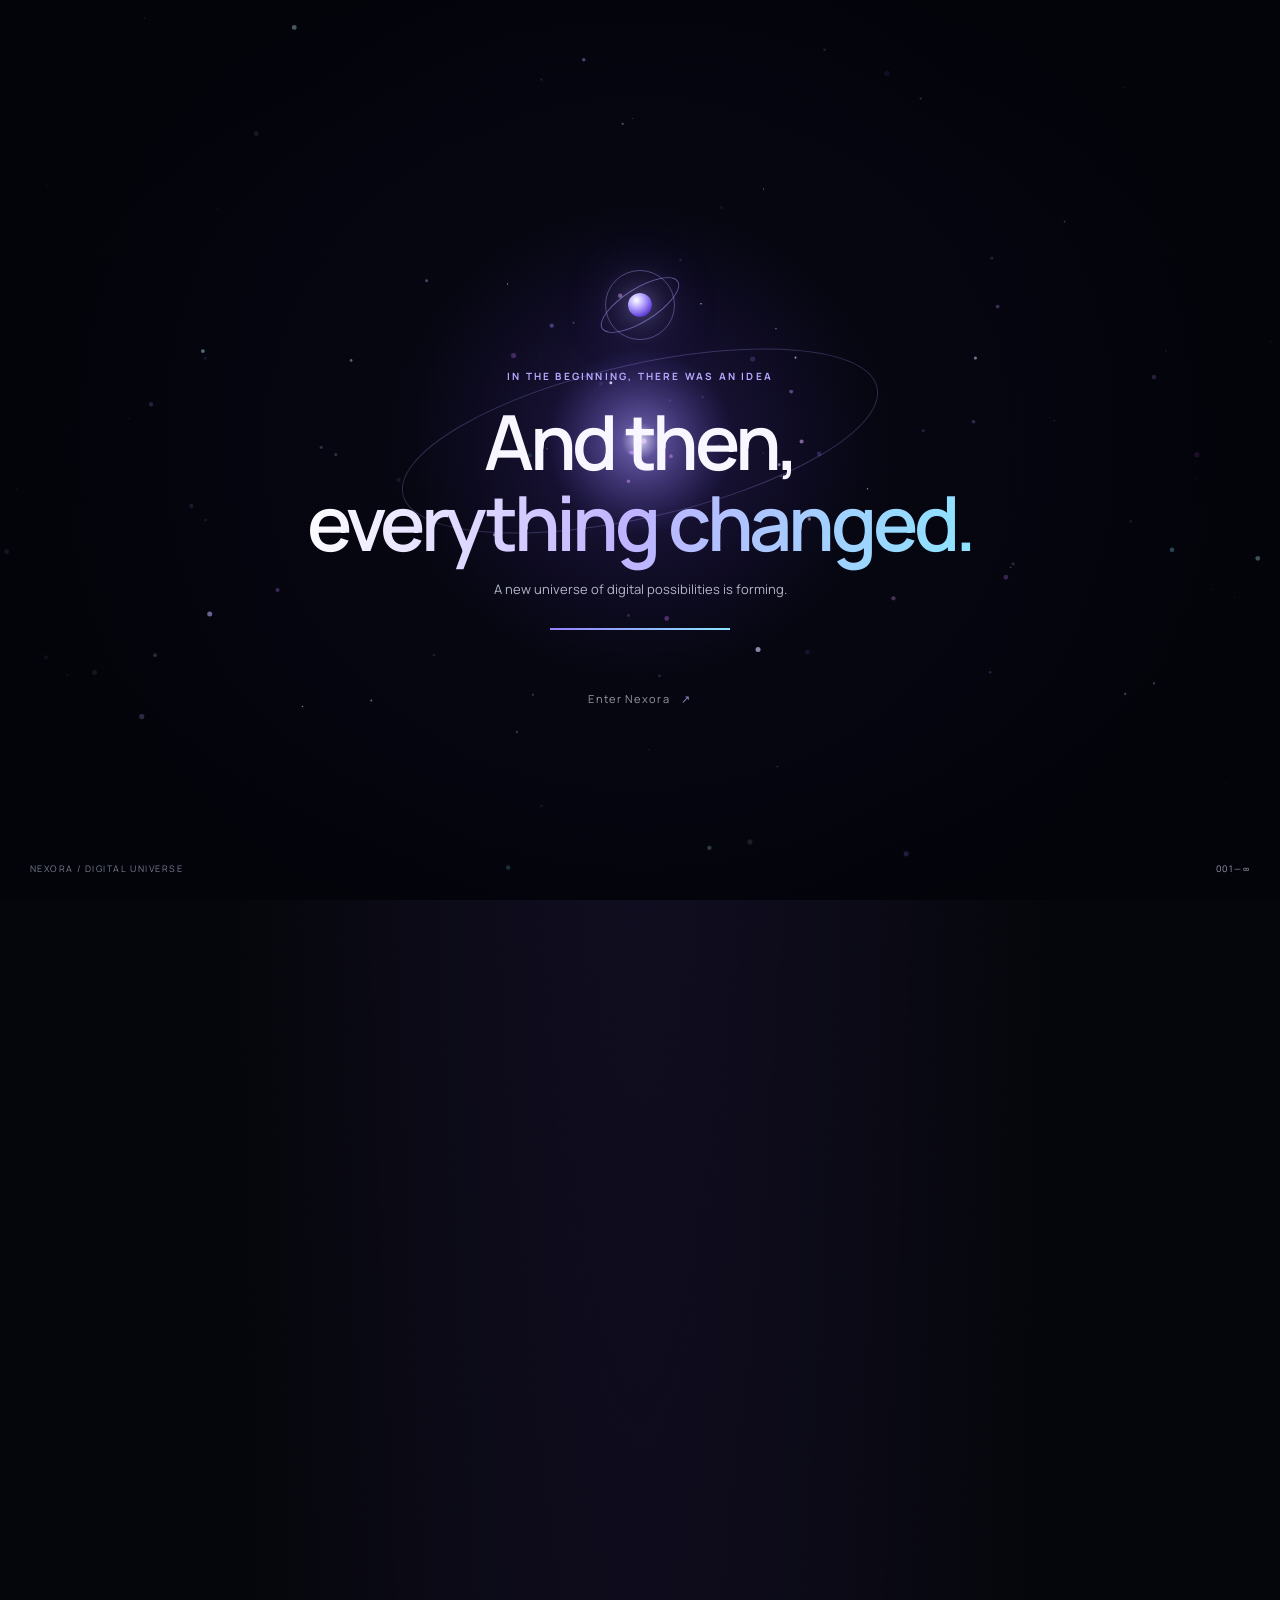
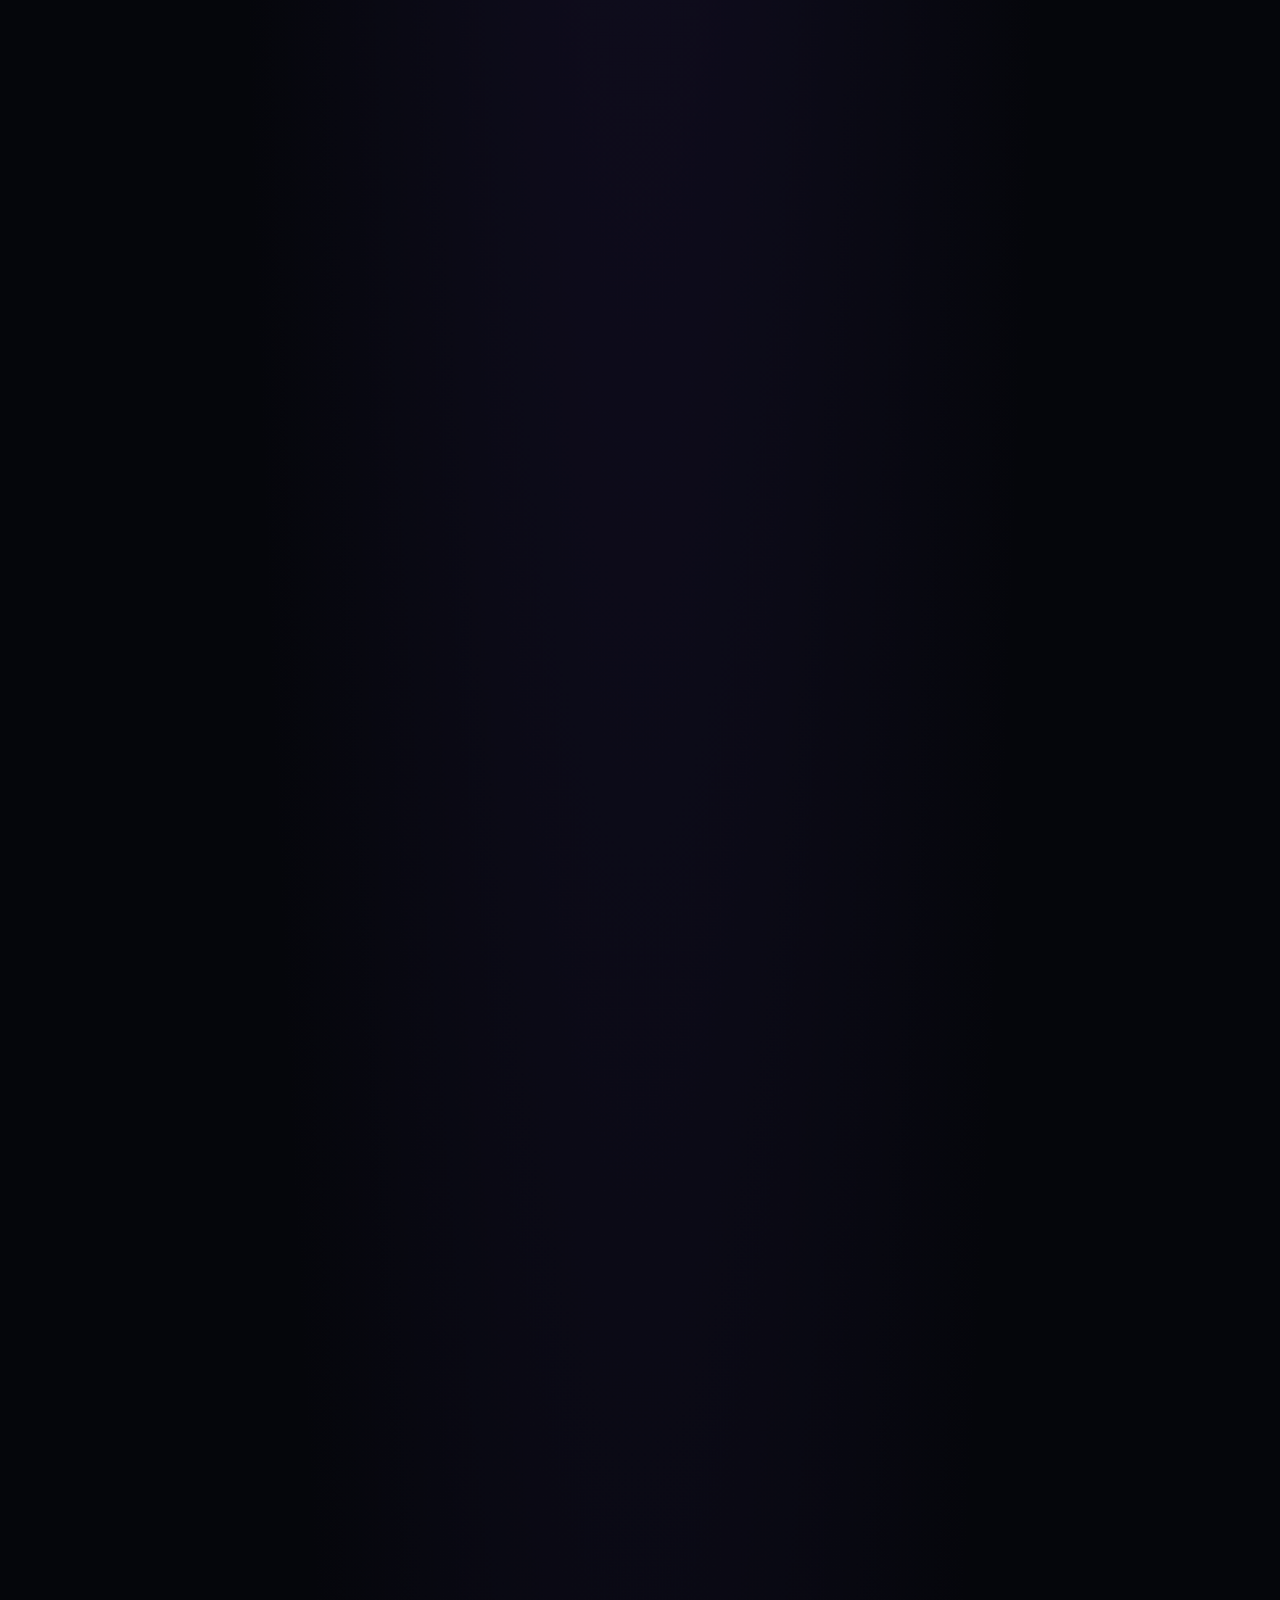
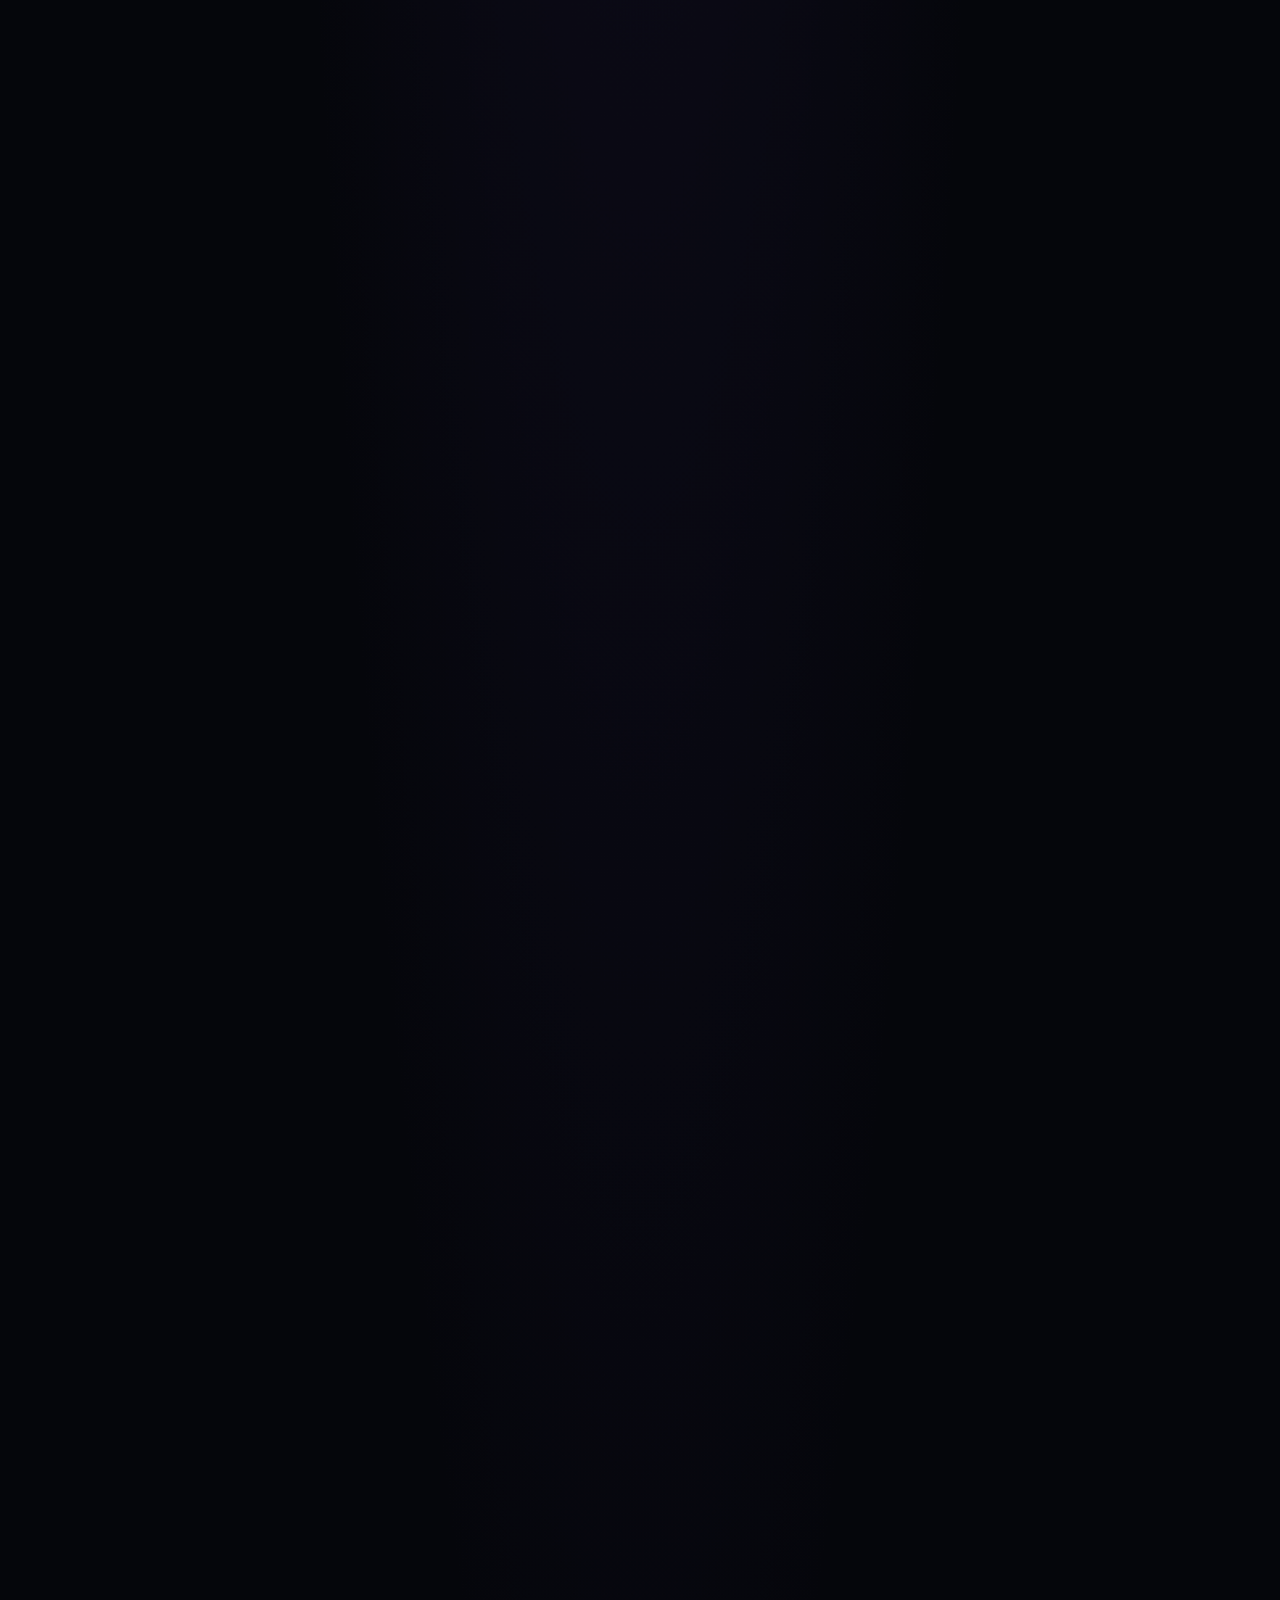
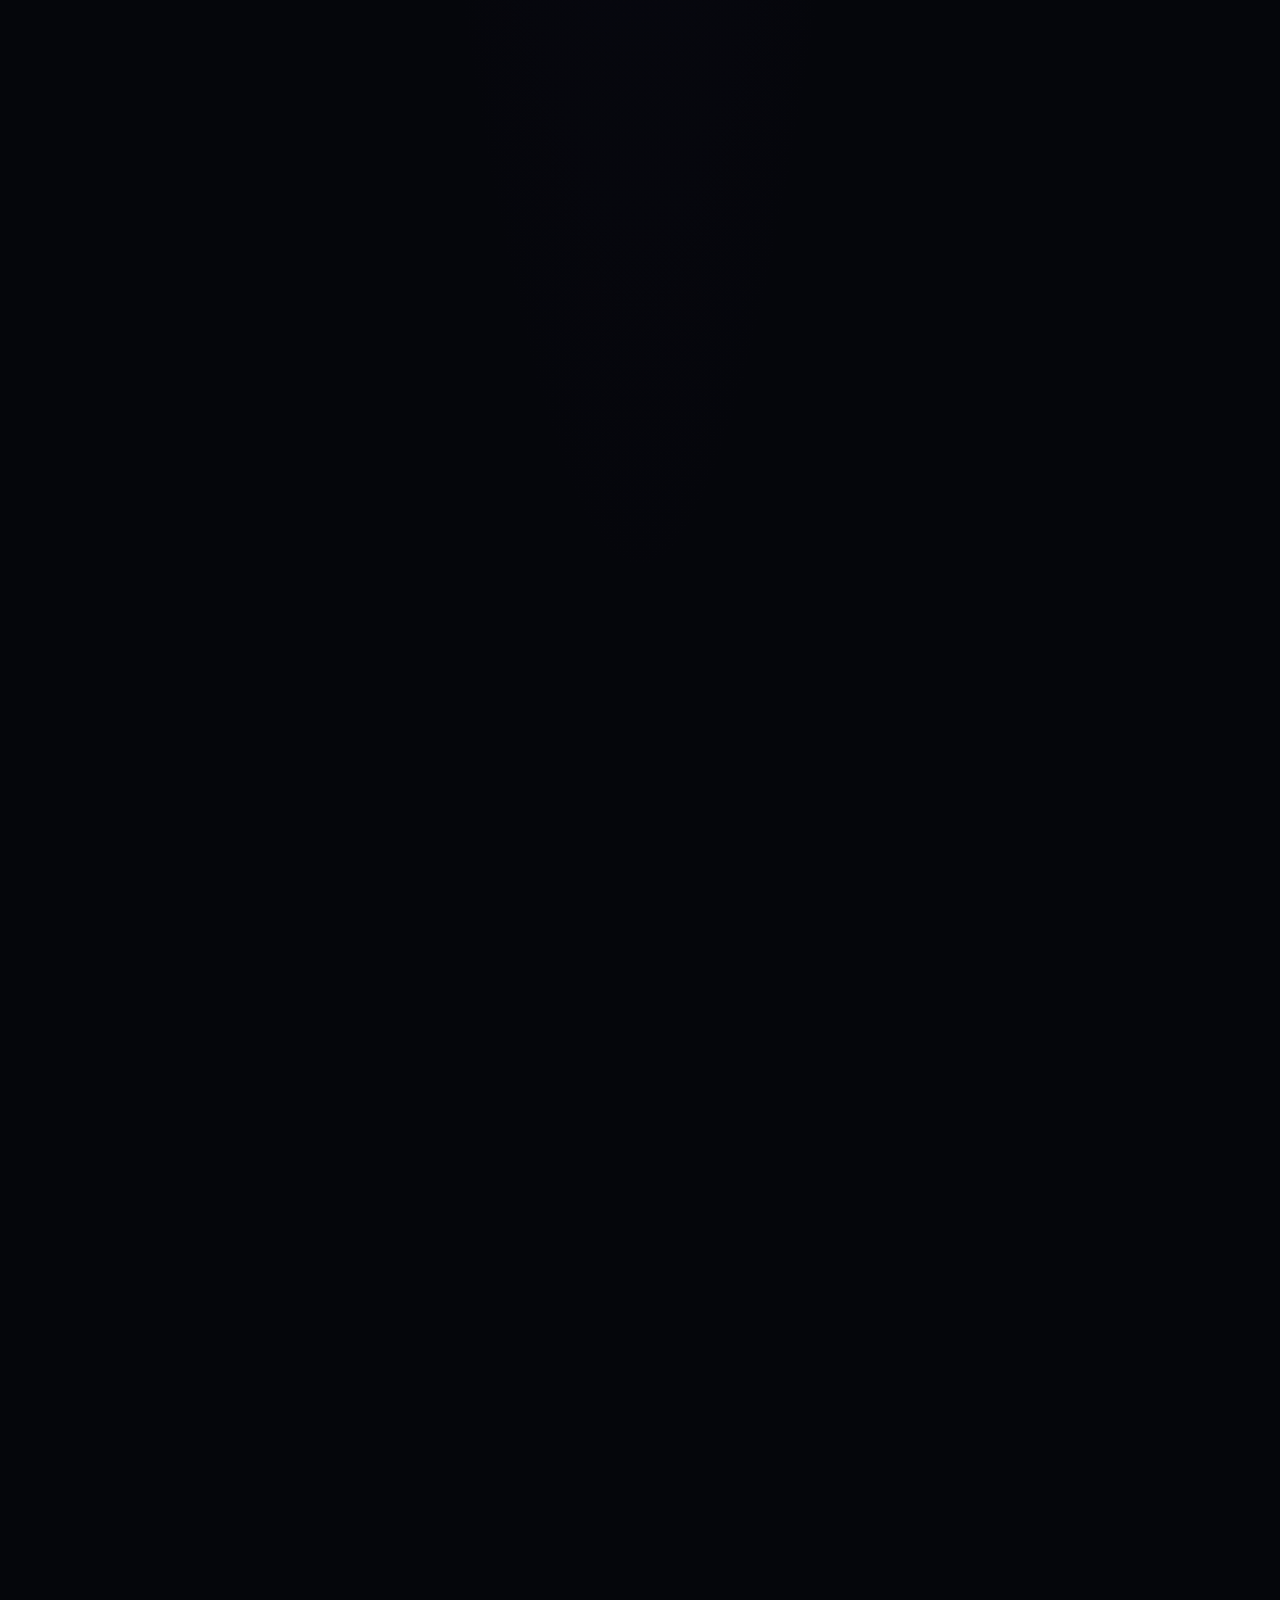
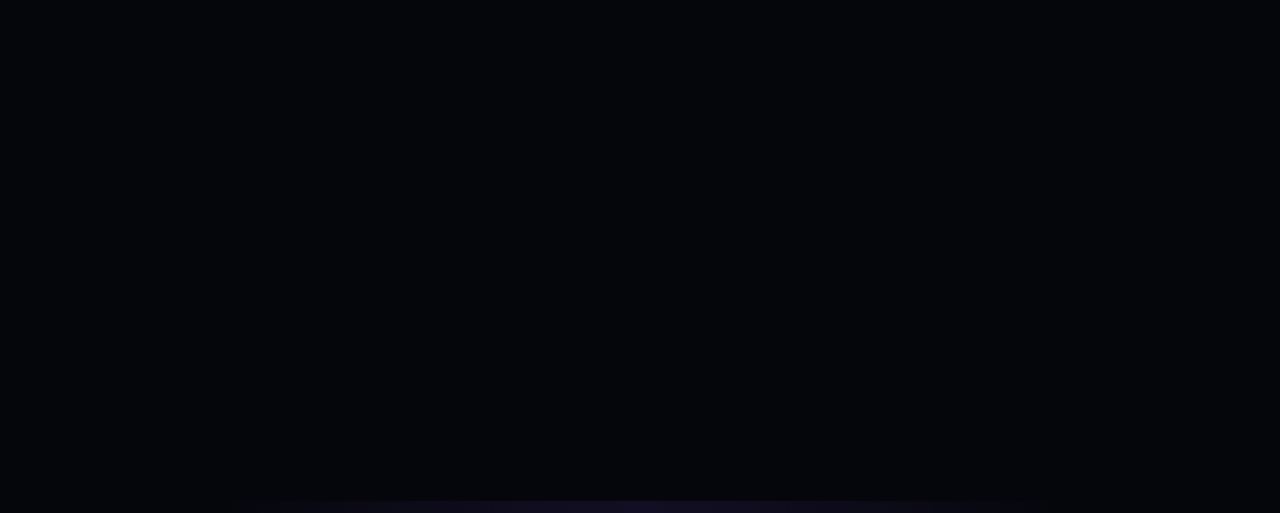
==== commit 48337ccb: "Refresh Nexora asset cache version for ultra-premium redesign" ====
--- a/index.html
+++ b/index.html
@@ -7,7 +7,7 @@
 <meta name="description" content="Nexora Software Solutions builds premium websites, custom software, mobile experiences and AI-powered digital products for ambitious businesses.">
 <link rel="preconnect" href="https://fonts.googleapis.com"><link rel="preconnect" href="https://fonts.gstatic.com" crossorigin>
 <link href="https://fonts.googleapis.com/css2?family=DM+Sans:wght@400;500;600;700&family=Manrope:wght@400;500;600;700;800&display=swap" rel="stylesheet">
-<link rel="stylesheet" href="style.css?v=nexora-legal-3">
+<link rel="stylesheet" href="style.css?v=nexora-ultra-4">
 </head>
 <body>
 <div class="cosmic-intro" id="cosmicIntro" aria-label="Nexora introduction">
@@ -51,5 +51,5 @@
 </main>
 <footer class="footer"><a class="brand footer-brand" href="#home"><span class="brand-icon"><i></i><i></i><i></i></span><span>NEXORA<small>SOFTWARE SOLUTIONS</small></span></a><p>Building the next generation of digital solutions.</p><div class="footer-links"><a href="#services">Expertise</a><a href="#business-solutions">Solutions</a><a href="#work">Work</a><a href="#approach">Approach</a><a href="#contact">Contact</a><a href="privacy.html">Privacy Policy</a><a href="terms.html">Terms & Conditions</a></div><div class="footer-bottom"><span>© <span id="year"></span> Nexora Software Solutions</span><span>DESIGNED FOR WHAT'S NEXT <b>✳</b></span></div></footer>
 </div>
-<script src="script.js?v=nexora-legal-3"></script>
+<script src="script.js?v=nexora-ultra-4"></script>
 </body></html>
--- a/style.css
+++ b/style.css
@@ -52,3 +52,57 @@
 .solution-bottom-callout{display:flex;align-items:center;justify-content:space-between;gap:25px;margin-top:28px;padding:26px 28px;border:1px solid #a99aff26;border-radius:10px;background:linear-gradient(100deg,#151427,#0e1420)}.solution-bottom-callout h3{font-size:21px;line-height:1.3;letter-spacing:-.04em;margin:10px 0 0}
 @media(max-width:900px){.solution-art{height:205px}.solution-card{padding:20px}.solution-card h3{font-size:22px}.account-window{inset:25px 18px}.custom-stamp{right:4%}}
 @media(max-width:650px){.solution-grid{grid-template-columns:1fr}.solution-card{padding:19px}.solution-art{height:215px}.solution-card h3{font-size:23px}.solution-tag{font-size:7px}.solution-index{font-size:7px}.solution-bottom-callout{display:block;padding:22px}.solution-bottom-callout h3{font-size:20px}.solution-bottom-callout .button{margin-top:18px}.restaurant-phone{width:165px}.account-window{inset:24px 16px}.custom-stamp{width:53px;height:53px;font-size:8px}.web-browser-body>b{font-size:23px}.expense-phone{width:180px}.stock-panel{inset:25px 6%;padding:13px}.workflow-board{inset:30px 3%;gap:5px}.workflow-column{padding:7px 5px}.workflow-column>small{font-size:5px}.workflow-column>div{padding:7px 4px}}
+
+
+/* UPDATE #4 — Ultra-premium Nexora visual system */
+:root{--bg:#05060b;--panel:#0b0e18;--panel2:#101525;--line:rgba(190,178,255,.16);--text:#f8f7ff;--muted:#a7adc0;--purple:#b3a2ff;--cyan:#91edff;--gold:#e3d5ff}
+body{background:radial-gradient(ellipse at 50% -12%,rgba(99,67,185,.16),transparent 48%),var(--bg)}
+body:before{content:"";position:fixed;inset:0;pointer-events:none;z-index:0;opacity:.12;background-image:url("data:image/svg+xml,%3Csvg viewBox='0 0 180 180' xmlns='http://www.w3.org/2000/svg'%3E%3Cfilter id='n'%3E%3CfeTurbulence type='fractalNoise' baseFrequency='.92' numOctaves='3' stitchTiles='stitch'/%3E%3C/filter%3E%3Crect width='100%25' height='100%25' filter='url(%23n)' opacity='.18'/%3E%3C/svg%3E")}
+.site-shell{position:relative;z-index:1}
+.topbar{background:rgba(5,6,13,.76);border-bottom:1px solid rgba(255,255,255,.075);backdrop-filter:blur(22px);-webkit-backdrop-filter:blur(22px)}
+.brand-icon{box-shadow:0 0 28px rgba(157,139,255,.25)}
+.desktop-nav a{transition:color .25s ease,background .25s ease}
+.desktop-nav a:hover{color:#fff}
+.nav-cta,.button{position:relative;isolation:isolate;overflow:hidden;transition:transform .28s ease,box-shadow .28s ease,border-color .28s ease}
+.nav-cta:before,.button:before{content:"";position:absolute;inset:0;z-index:-1;background:linear-gradient(110deg,transparent 20%,rgba(255,255,255,.22) 48%,transparent 72%);transform:translateX(-140%);transition:transform .65s ease}
+.nav-cta:hover:before,.button:hover:before{transform:translateX(140%)}
+.button-primary{box-shadow:0 8px 32px rgba(123,95,255,.18),inset 0 1px rgba(255,255,255,.22)}
+.button-primary:hover{transform:translateY(-3px);box-shadow:0 14px 42px rgba(123,95,255,.32)}
+.hero{isolation:isolate}
+.hero:after{content:"";position:absolute;z-index:-1;pointer-events:none;inset:0;background:radial-gradient(ellipse at 73% 42%,rgba(124,96,255,.09),transparent 38%),linear-gradient(180deg,transparent 70%,var(--bg) 100%)}
+.hero h1{letter-spacing:-.075em;text-wrap:balance}
+.gradient-text{background:linear-gradient(100deg,#fff 2%,#c8baff 38%,#8ce8ff 78%,#e8e1ff);background-size:180% auto;animation:nexoraGradient 9s ease-in-out infinite alternate}
+@keyframes nexoraGradient{from{background-position:0% center}to{background-position:100% center}}
+.hero-art{filter:drop-shadow(0 24px 65px rgba(96,73,219,.12))}
+.planet-main{box-shadow:inset -24px -25px 55px rgba(3,5,17,.82),inset 10px 8px 28px rgba(255,255,255,.2),0 0 75px rgba(139,113,255,.2)}
+.section{position:relative}
+.section-intro h2{letter-spacing:-.065em;text-wrap:balance}
+.section-intro p{max-width:660px}
+.service-card,.solution-card,.work-card,.process-grid article{transform-style:preserve-3d;backface-visibility:hidden;transition:transform .35s cubic-bezier(.2,.7,.2,1),border-color .35s ease,background .35s ease,box-shadow .35s ease}
+.service-card{background:linear-gradient(145deg,rgba(20,23,39,.92),rgba(9,12,21,.95));border-color:rgba(255,255,255,.09)}
+.service-card:hover,.solution-card:hover,.work-card:hover,.process-grid article:hover{border-color:rgba(173,154,255,.48);box-shadow:0 22px 70px rgba(0,0,0,.24),0 0 38px rgba(133,106,255,.075)}
+.service-card:after,.solution-card:after{content:"";position:absolute;inset:0;border-radius:inherit;pointer-events:none;opacity:0;background:radial-gradient(380px circle at var(--mx,50%) var(--my,0%),rgba(174,153,255,.12),transparent 55%);transition:opacity .3s ease}
+.service-card:hover:after,.solution-card:hover:after{opacity:1}
+.solution-card{background:linear-gradient(150deg,rgba(18,22,37,.94),rgba(8,11,19,.98));border-color:rgba(255,255,255,.09);overflow:hidden}
+.solution-art{border:1px solid rgba(255,255,255,.08);box-shadow:inset 0 1px rgba(255,255,255,.06)}
+.solution-card h3{letter-spacing:-.055em}
+.solution-card .text-link,.text-link{transition:gap .25s ease,color .25s ease}
+.solution-card .text-link:hover,.text-link:hover{gap:12px;color:#c8bdff}
+.marquee{border-color:rgba(255,255,255,.08);mask-image:linear-gradient(90deg,transparent,#000 10%,#000 90%,transparent)}
+.section-intro .eyebrow{letter-spacing:.18em}
+.eyebrow{color:#c1b4ff}
+.work-card{background:linear-gradient(145deg,#101525,#090c14);border-color:rgba(255,255,255,.09)}
+.about-visual{filter:drop-shadow(0 25px 70px rgba(86,65,178,.12))}
+footer,.footer{border-color:rgba(255,255,255,.09)}
+.reveal{opacity:0;transform:translateY(24px);transition:opacity .8s ease,transform .8s cubic-bezier(.2,.7,.2,1)}
+.reveal.visible{opacity:1;transform:translateY(0)}
+.solution-card.reveal:nth-child(2),.service-card.reveal:nth-child(2){transition-delay:.08s}
+.solution-card.reveal:nth-child(3),.service-card.reveal:nth-child(3){transition-delay:.16s}
+.solution-card.reveal:nth-child(4){transition-delay:.06s}
+.solution-card.reveal:nth-child(5){transition-delay:.12s}
+.solution-card.reveal:nth-child(6){transition-delay:.18s}
+.topbar,.hero,.marquee,.section,footer{position:relative;z-index:1}
+::selection{background:rgba(157,139,255,.38);color:#fff}
+:focus-visible{outline:2px solid #b7a8ff;outline-offset:4px}
+@media(prefers-reduced-motion:reduce){*,*:before,*:after{animation-duration:.01ms!important;animation-iteration-count:1!important;scroll-behavior:auto!important;transition-duration:.01ms!important}.reveal{opacity:1;transform:none}}
+@media(max-width:650px){.hero h1{letter-spacing:-.065em}.hero:after{background:linear-gradient(180deg,transparent 65%,var(--bg) 100%)}.solution-card:hover,.service-card:hover,.work-card:hover{transform:none}}
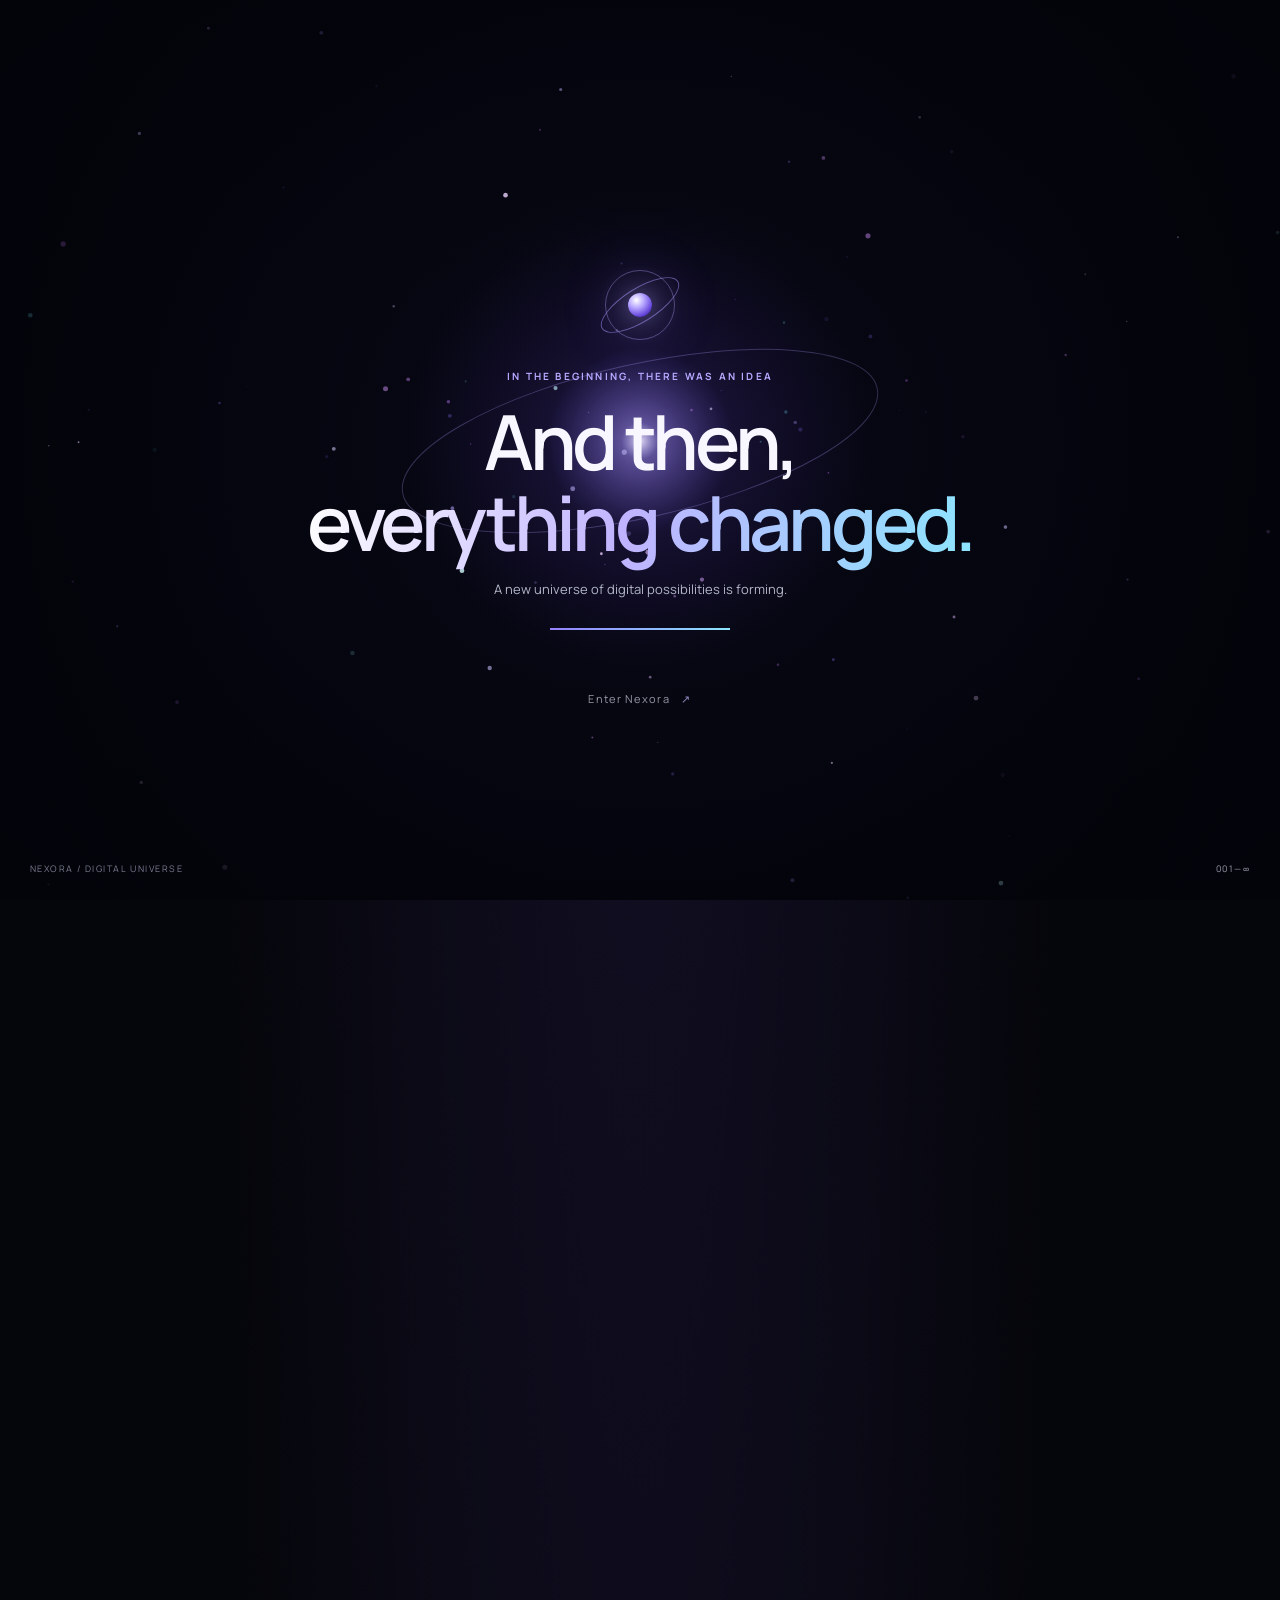
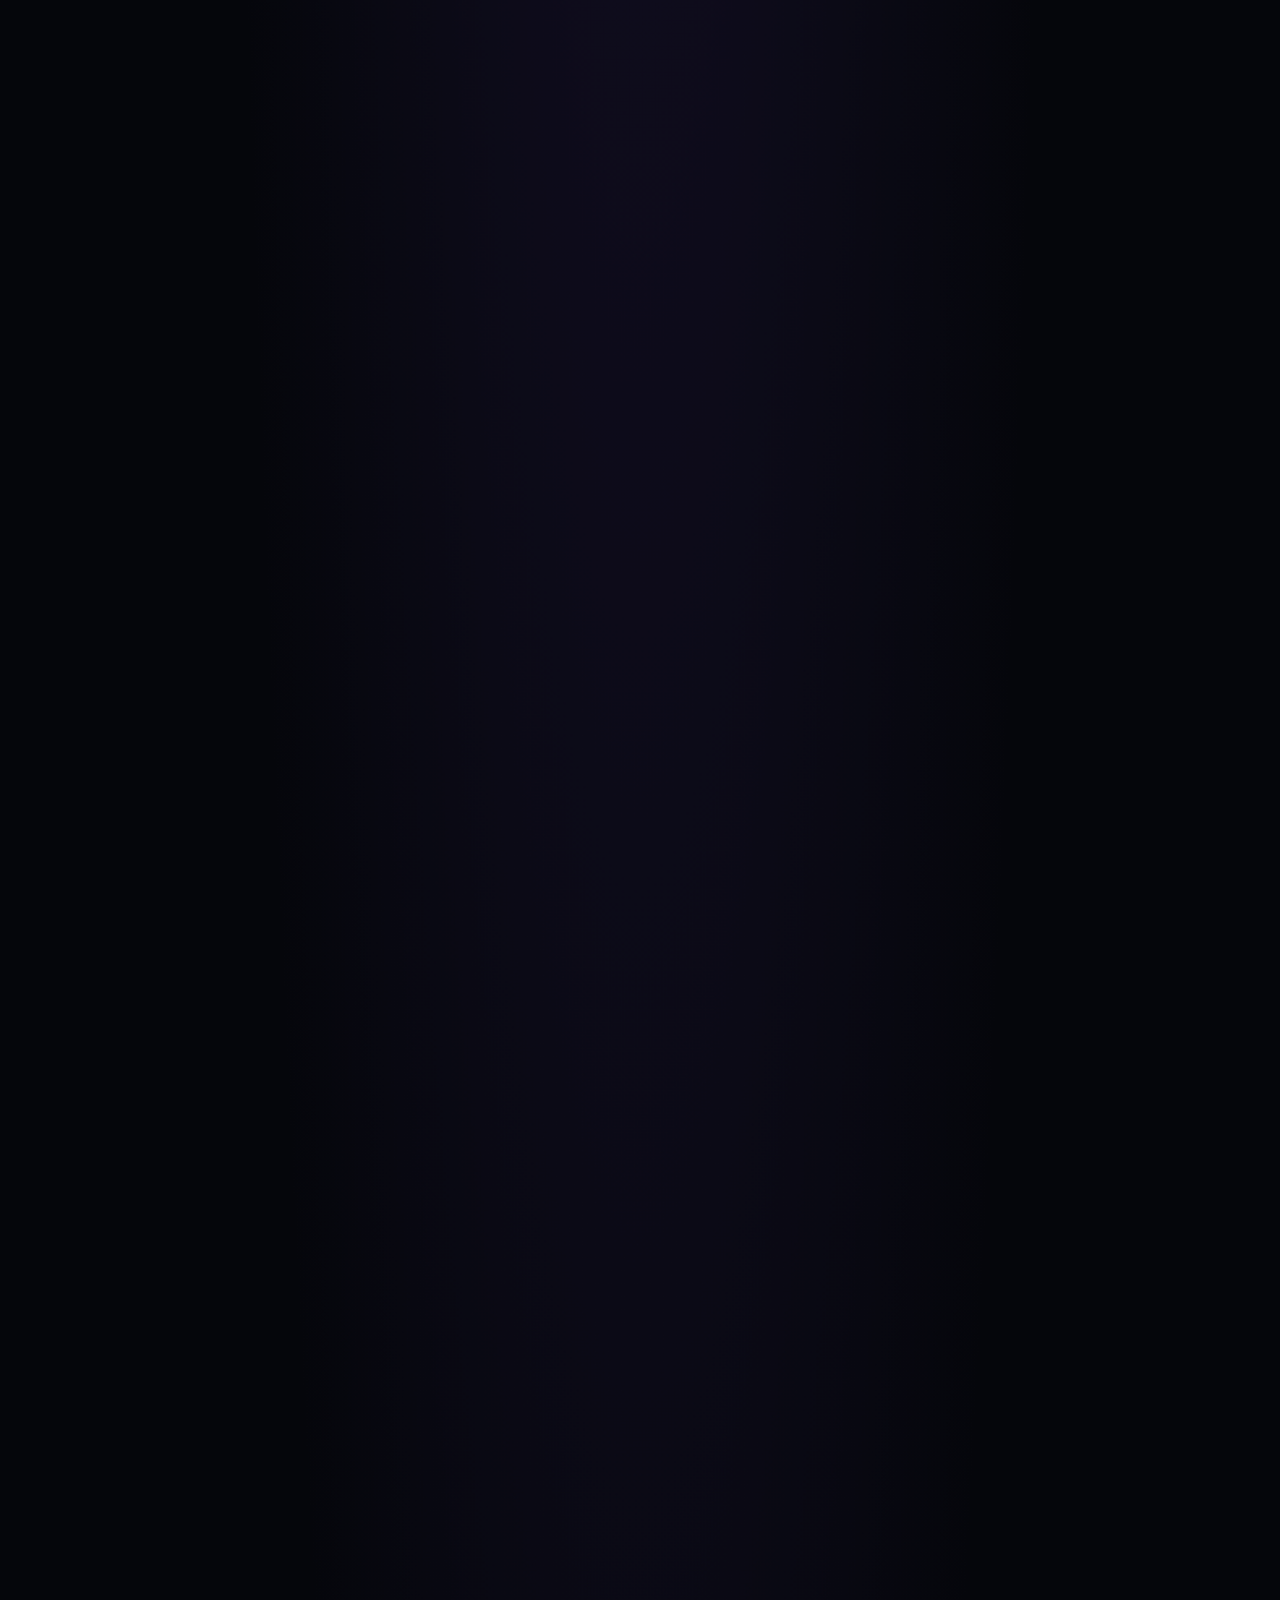
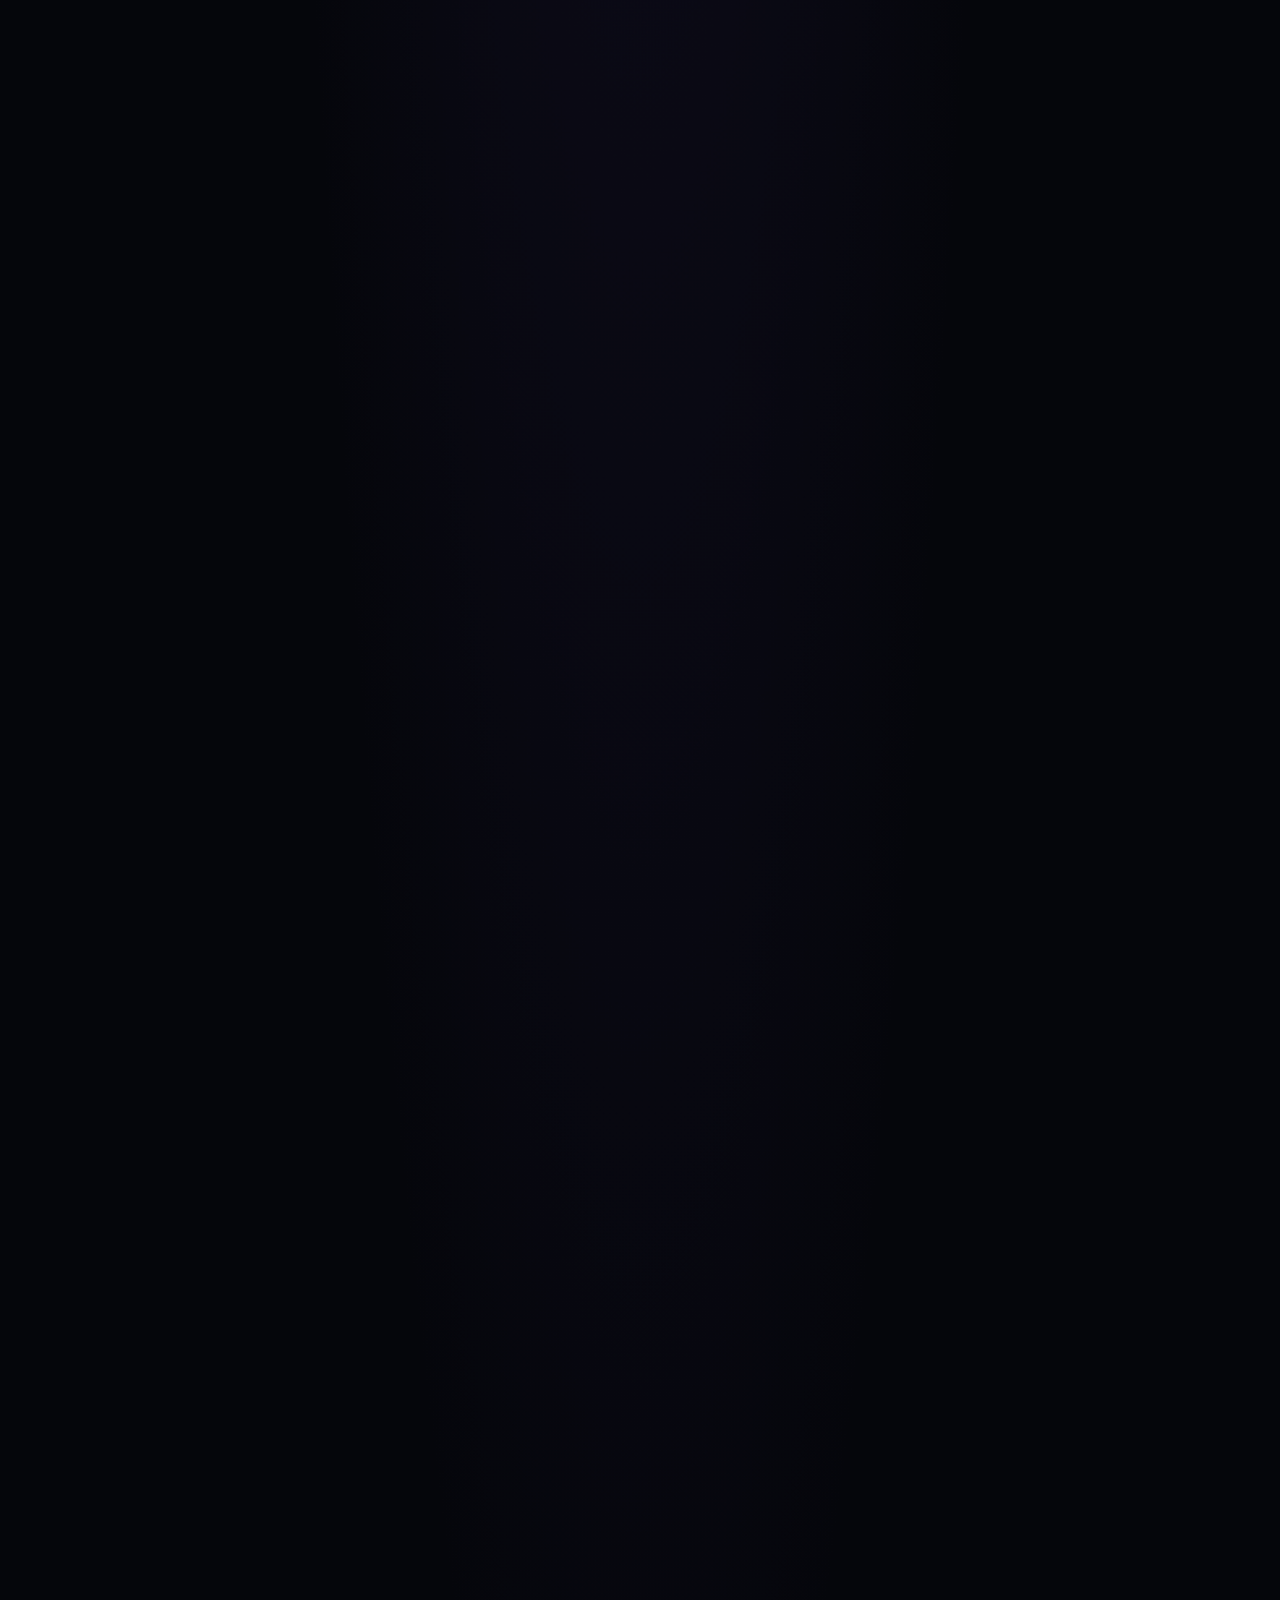
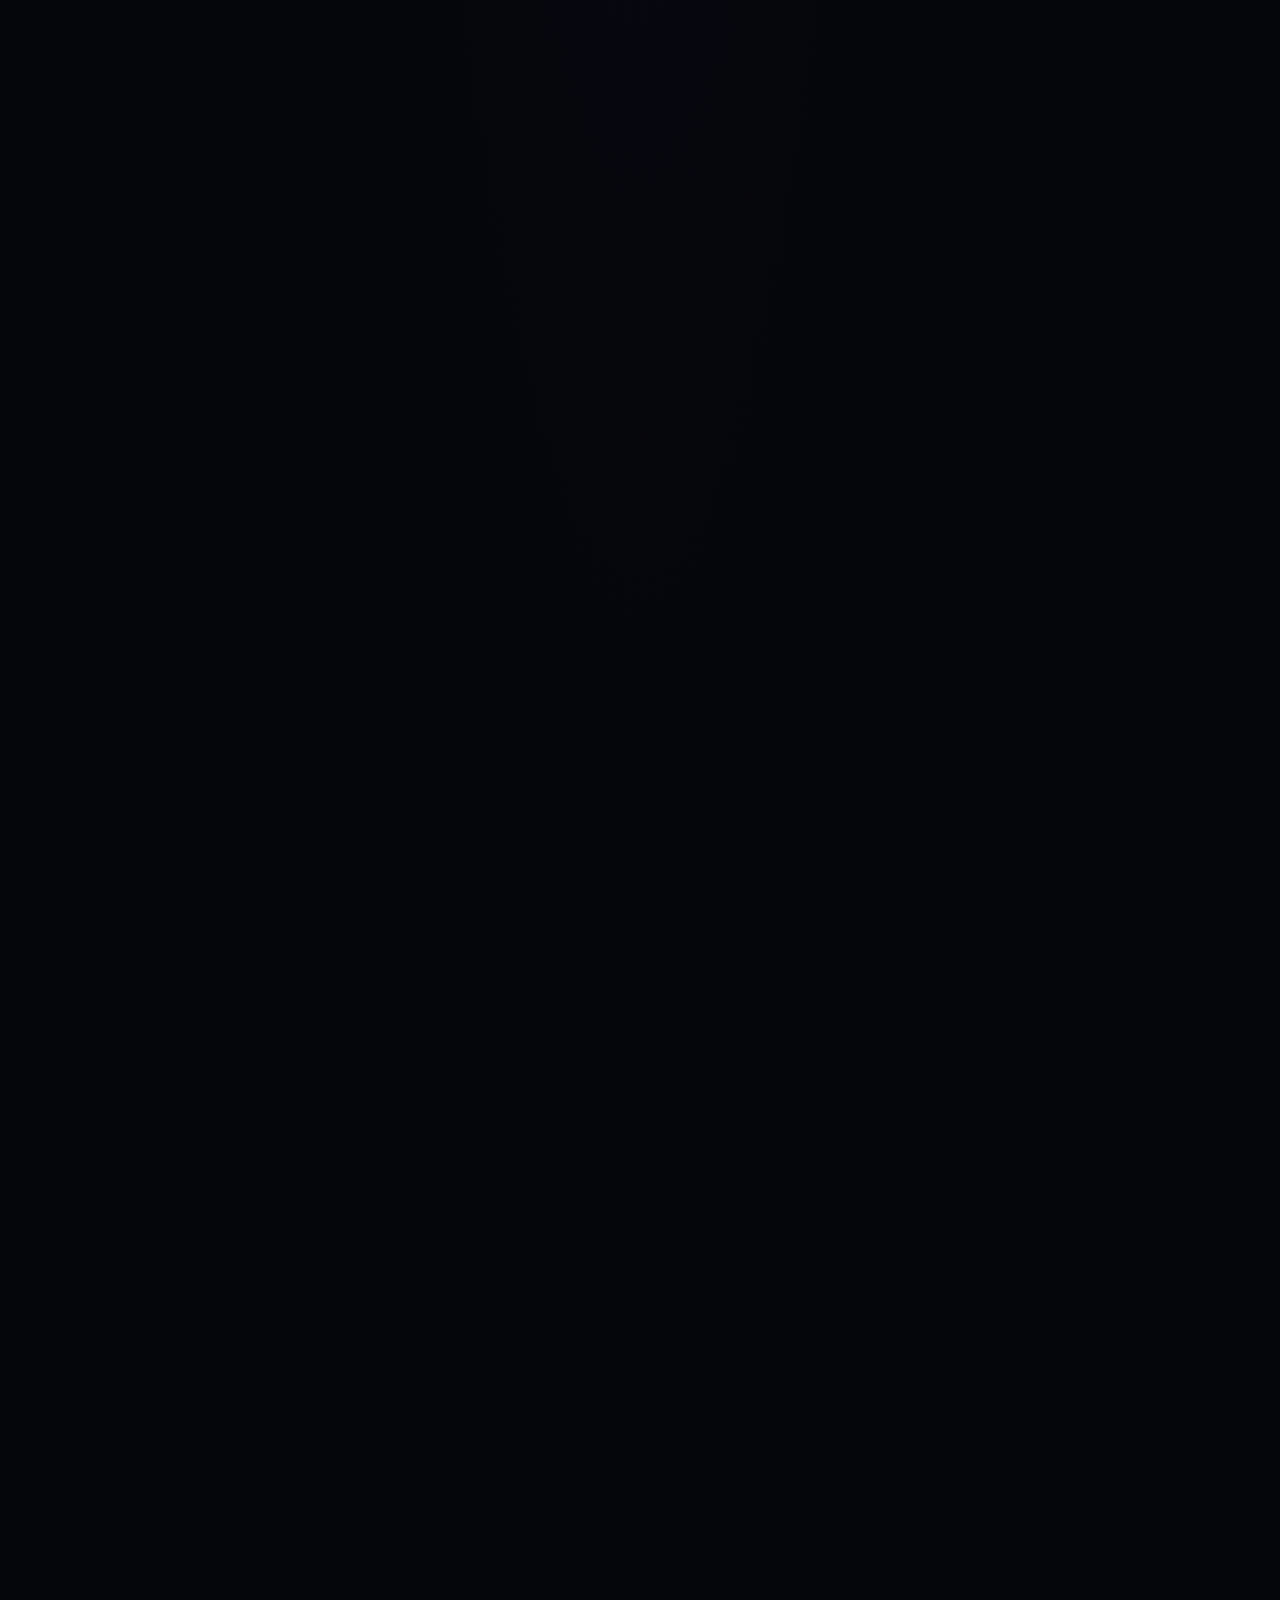
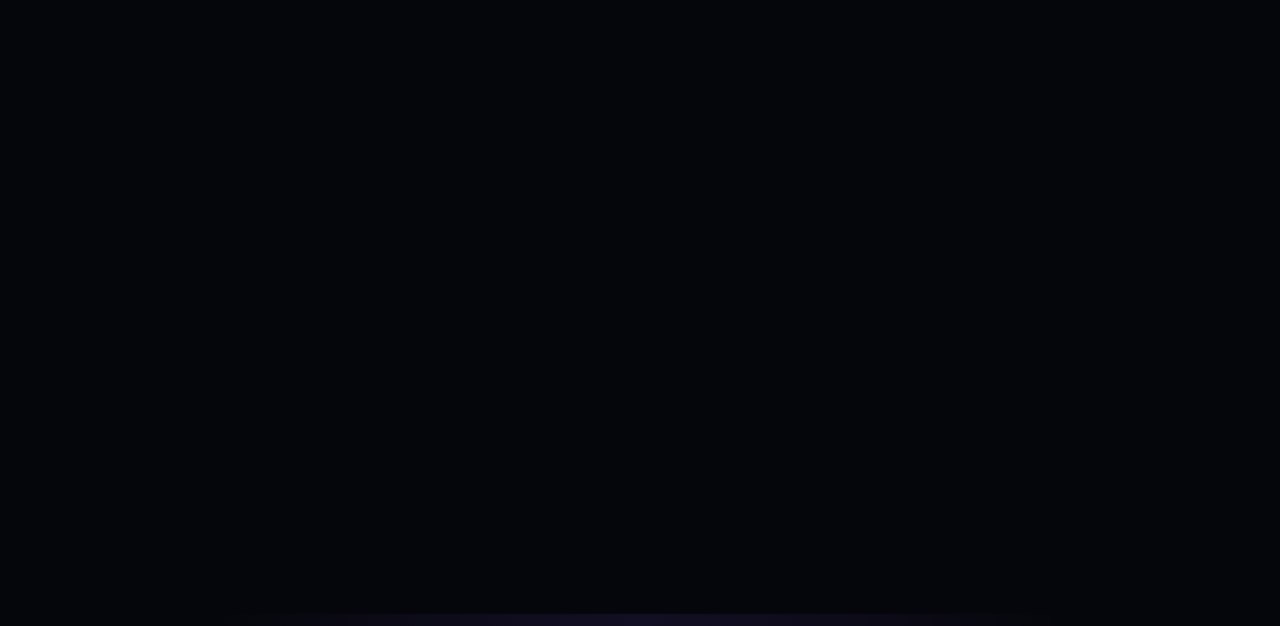
==== commit cdc29953: "Add office address to contact section" ====
--- a/index.html
+++ b/index.html
@@ -47,7 +47,7 @@
 <a class="work-card work-abhyas" href="#contact"><div class="work-meta"><span>03 — TESTING PLATFORM</span><span>WEB APPLICATION ↗</span></div><div class="mock-window abhyas-window"><div class="abhyas-head"><span>abhyas<span class="abhyas-dot">.</span></span><small>YOUR NEXT CHAPTER STARTS HERE</small></div><div class="abhyas-big">Practice with<br><em>purpose.</em></div><div class="abhyas-cards"><i>SSC / CGL</i><i>RAILWAYS</i><i>BANKING</i></div></div><div class="work-caption"><div><h3>Abhyas</h3><p>A streamlined online test experience.</p></div><span class="work-arrow">↗</span></div></a></div><p class="work-note">Concept showcase based on digital product directions. Ask us about a project tailored to your business.</p></section>
 <section class="approach-section" id="approach"><div class="section"><div class="section-intro"><div><div class="eyebrow">03 / THE NEXORA METHOD</div><h2>From first thought<br>to <span class="muted-heading">launch day.</span></h2></div><p>No mystery. No unnecessary complexity. A considered process that keeps your goals, timeline and users in focus.</p></div><div class="process-grid"><article><span>01</span><div class="process-icon">⌕</div><h3>Discover</h3><p>We learn about your business, audience and what success should look like.</p></article><article><span>02</span><div class="process-icon">⌘</div><h3>Define</h3><p>We shape the scope, user journey and a practical plan before building.</p></article><article><span>03</span><div class="process-icon">✳</div><h3>Create</h3><p>Design and development come together through focused, thoughtful iterations.</p></article><article><span>04</span><div class="process-icon">↗</div><h3>Deliver</h3><p>We test, launch and help you move forward with confidence.</p></article></div></div></section>
 <section class="about-section section" id="about"><div class="about-visual"><div class="about-grid"></div><div class="about-monogram">N<span>✳</span></div><div class="about-orbit"></div><div class="about-caption"><span>INDEPENDENT BY NATURE</span><span>BUILT FOR POSSIBILITY</span></div></div><div class="about-copy"><div class="eyebrow">04 / WHY NEXORA</div><h2>Small enough<br>to care. <span class="muted-heading">Bold enough<br>to rethink.</span></h2><p>We believe the best technology feels effortless. Behind that simplicity is careful thinking, intentional design and engineering that respects your time and ambition.</p><div class="principles"><div><span>✳</span><p><b>Clarity over complexity</b><small>Useful solutions, not unnecessary features.</small></p></div><div><span>◈</span><p><b>Craft in every detail</b><small>Thoughtful from the first pixel to the final test.</small></p></div><div><span>↗</span><p><b>Partnership over hand-off</b><small>Open communication, shared goals, no guesswork.</small></p></div></div><a href="#contact" class="text-link">Get to know us <span>↗</span></a></div></section>
-<section class="cta-section" id="contact"><div class="cta-glow"></div><div class="eyebrow"><span class="live-dot"></span> YOUR NEXT CHAPTER STARTS HERE</div><h2>Have a big idea?<br><span>Let's make it real.</span></h2><p>Tell us what you're imagining. We'll help you find the right next step.</p><a class="button button-primary cta-button" href="mailto:rohit.fcg123@gmail.com?subject=Nexora%20Software%20Solutions%20-%20Project%20Enquiry">Start a conversation <span>↗</span></a><div class="cta-foot"><span>NO PRESSURE. JUST A GOOD CONVERSATION.</span><span>RESPONSE FROM OUR TEAM</span></div></section>
+<section class="cta-section" id="contact"><div class="cta-glow"></div><div class="eyebrow"><span class="live-dot"></span> YOUR NEXT CHAPTER STARTS HERE</div><h2>Have a big idea?<br><span>Let's make it real.</span></h2><p>Tell us what you're imagining. We'll help you find the right next step.</p><a class="button button-primary cta-button" href="mailto:rohit.fcg123@gmail.com?subject=Nexora%20Software%20Solutions%20-%20Project%20Enquiry">Start a conversation <span>↗</span></a><div class="contact-address" style="margin:30px auto 0;max-width:520px;text-align:center;color:var(--text-secondary,#b8bfd0);line-height:1.7"><span style="display:block;font-size:.75rem;letter-spacing:.14em;text-transform:uppercase;margin-bottom:8px">VISIT US</span><a href="https://www.google.com/maps/search/?api=1&query=AA%20Block%20Street%20No%2067%20Newtown%20Kolkata%20700156" target="_blank" rel="noopener noreferrer" style="color:inherit;text-decoration:none">AA Block, Street No. 67,<br>Newtown, Kolkata – 700156 <span aria-hidden="true">↗</span></a></div><div class="cta-foot"><span>NO PRESSURE. JUST A GOOD CONVERSATION.</span><span>RESPONSE FROM OUR TEAM</span></div></section>
 </main>
 <footer class="footer"><a class="brand footer-brand" href="#home"><span class="brand-icon"><i></i><i></i><i></i></span><span>NEXORA<small>SOFTWARE SOLUTIONS</small></span></a><p>Building the next generation of digital solutions.</p><div class="footer-links"><a href="#services">Expertise</a><a href="#business-solutions">Solutions</a><a href="#work">Work</a><a href="#approach">Approach</a><a href="#contact">Contact</a><a href="privacy.html">Privacy Policy</a><a href="terms.html">Terms & Conditions</a></div><div class="footer-bottom"><span>© <span id="year"></span> Nexora Software Solutions</span><span>DESIGNED FOR WHAT'S NEXT <b>✳</b></span></div></footer>
 </div>
--- a/style.css
+++ b/style.css
@@ -106,3 +106,38 @@
 :focus-visible{outline:2px solid #b7a8ff;outline-offset:4px}
 @media(prefers-reduced-motion:reduce){*,*:before,*:after{animation-duration:.01ms!important;animation-iteration-count:1!important;scroll-behavior:auto!important;transition-duration:.01ms!important}.reveal{opacity:1;transform:none}}
 @media(max-width:650px){.hero h1{letter-spacing:-.065em}.hero:after{background:linear-gradient(180deg,transparent 65%,var(--bg) 100%)}.solution-card:hover,.service-card:hover,.work-card:hover{transform:none}}
+
+
+/* UPDATE #5 — Fix mobile gradient headline text visibility */
+.gradient-text{
+  display:inline;
+  color:#c9bdff;
+  -webkit-text-fill-color:transparent;
+  background-image:linear-gradient(100deg,#ffffff 2%,#c0b2ff 44%,#8ce5ff 90%);
+  -webkit-background-clip:text;
+  background-clip:text;
+  background-size:180% auto;
+}
+@supports not (-webkit-background-clip:text){
+  .gradient-text{color:#c9bdff;background:none;-webkit-text-fill-color:#c9bdff}
+}
+
+
+/* UPDATE #6 — Hard fallback: remove gradient-box rendering on mobile */
+.hero h1 .gradient-text{
+  display:inline !important;
+  background:none !important;
+  background-image:none !important;
+  background-clip:border-box !important;
+  -webkit-background-clip:border-box !important;
+  -webkit-text-fill-color:#c7baff !important;
+  color:#c7baff !important;
+  animation:none !important;
+  box-shadow:none !important;
+  border:0 !important;
+  padding:0 !important;
+  min-width:0 !important;
+  min-height:0 !important;
+  width:auto !important;
+  height:auto !important;
+}
